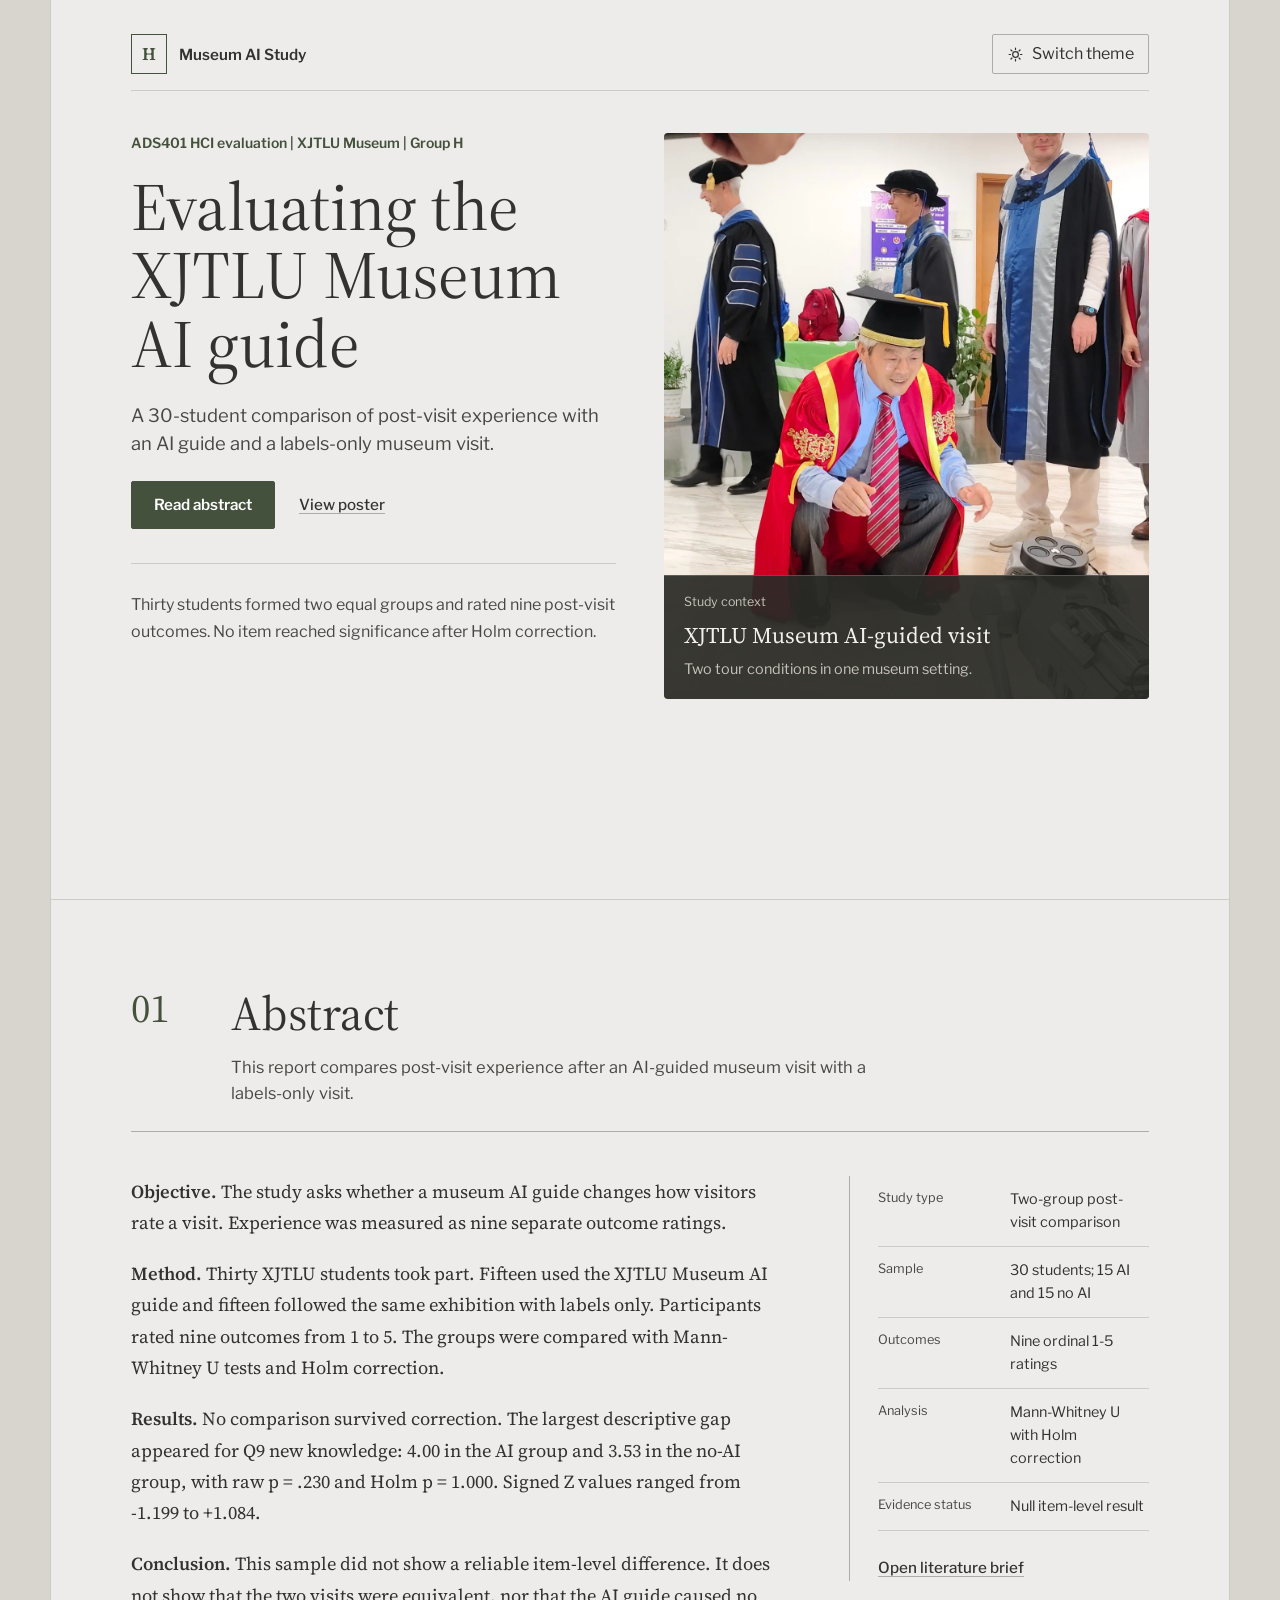
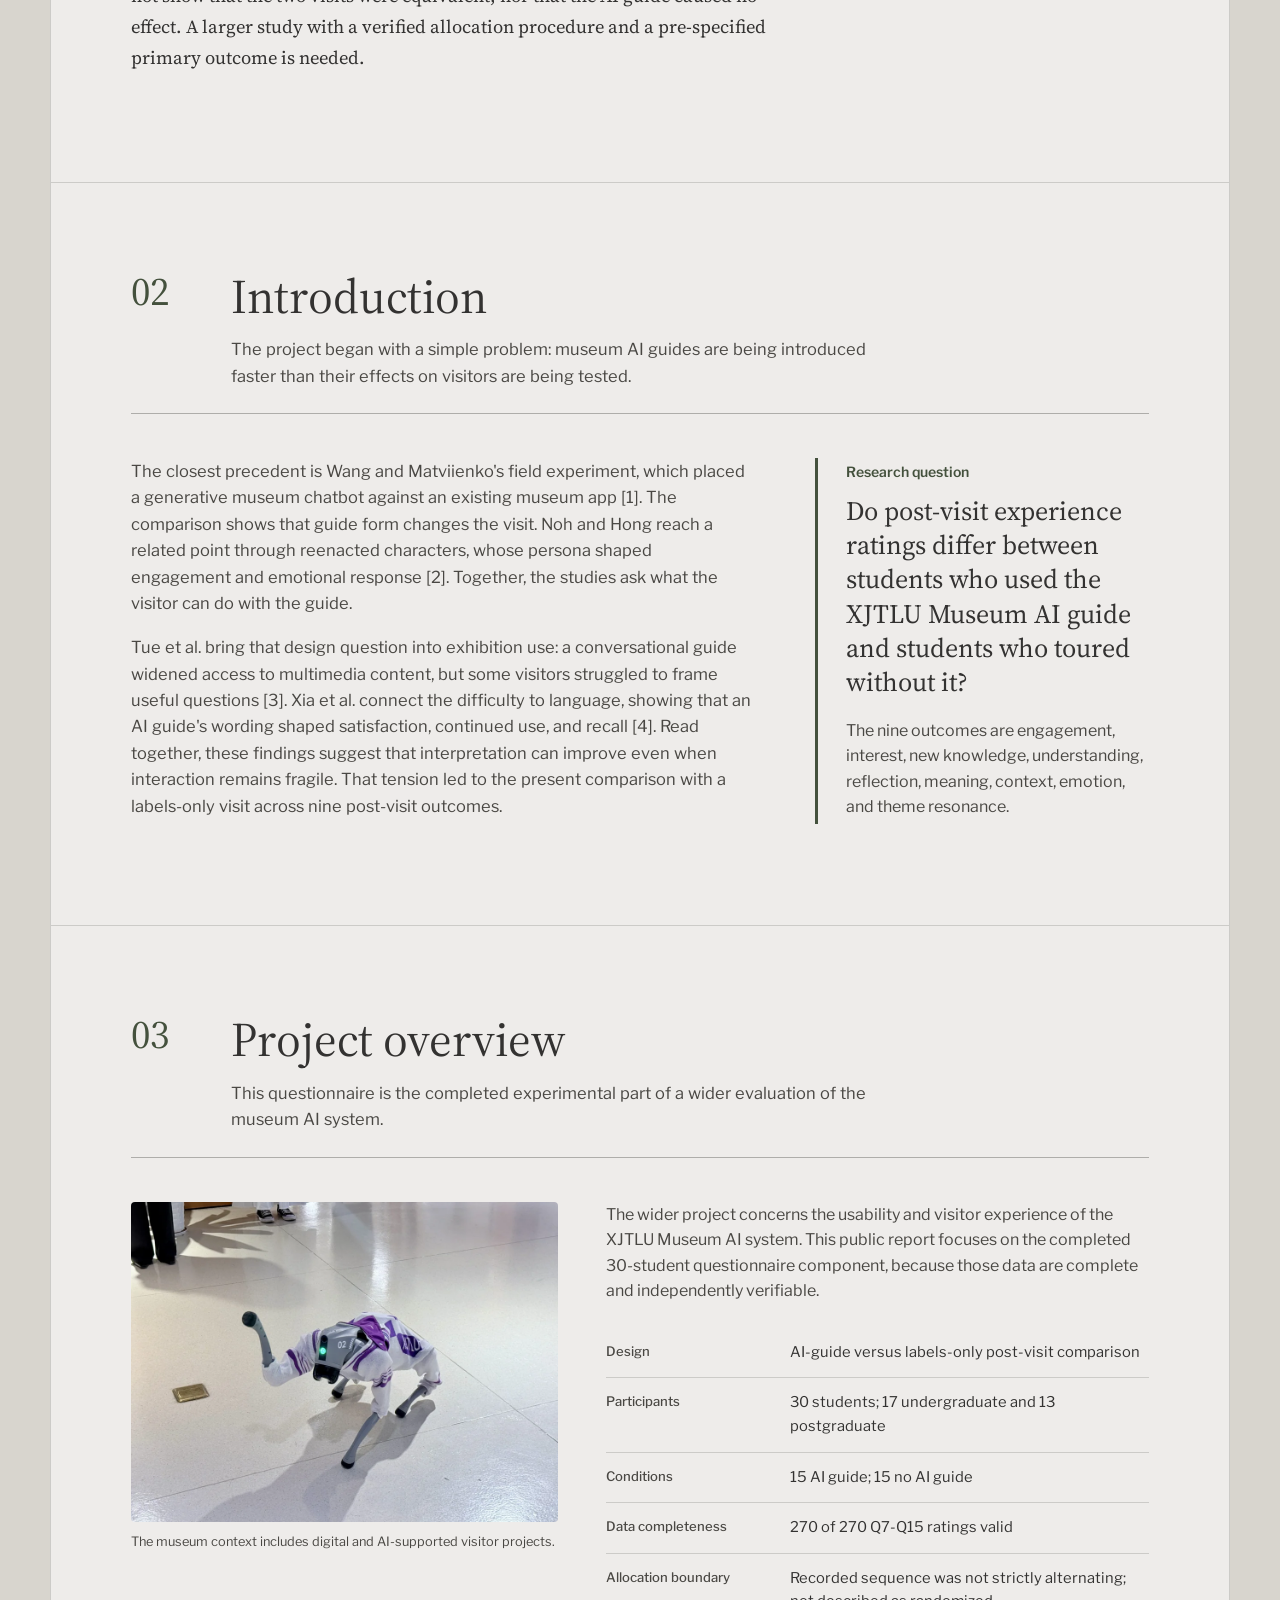
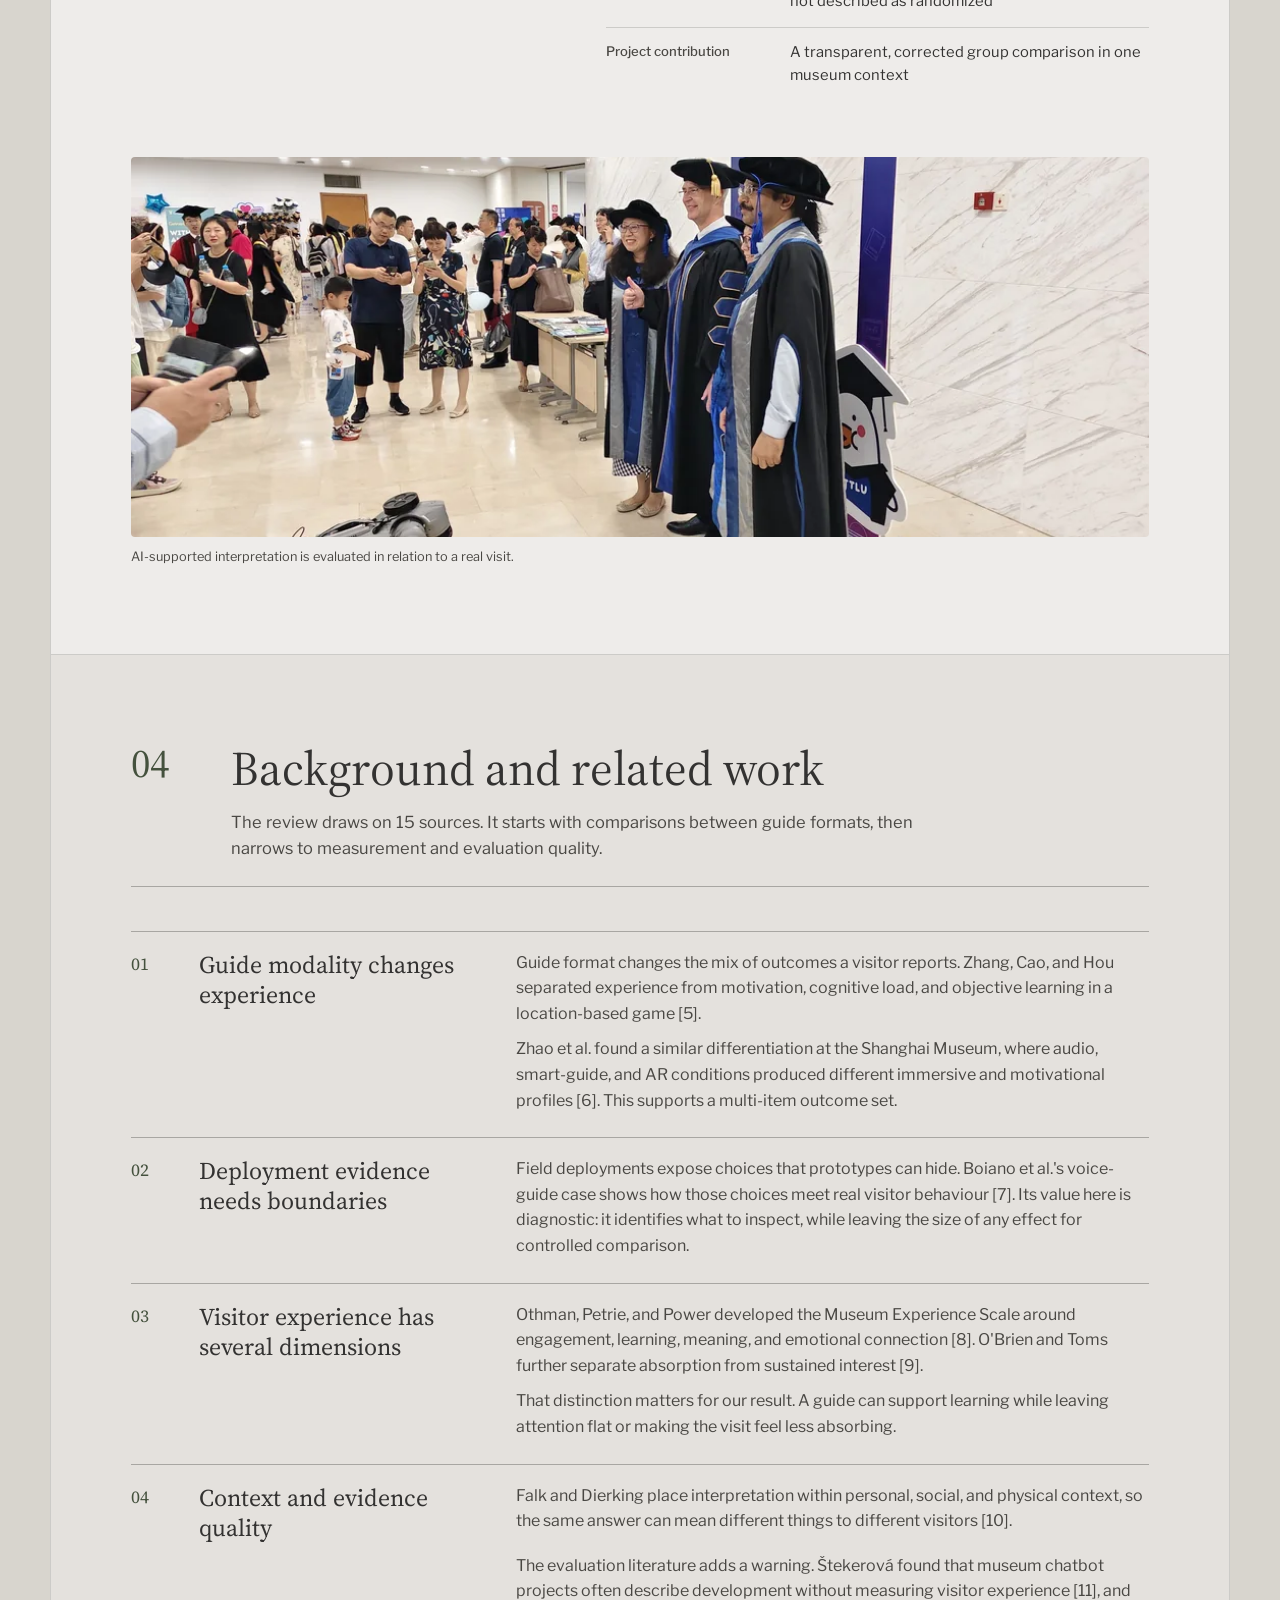
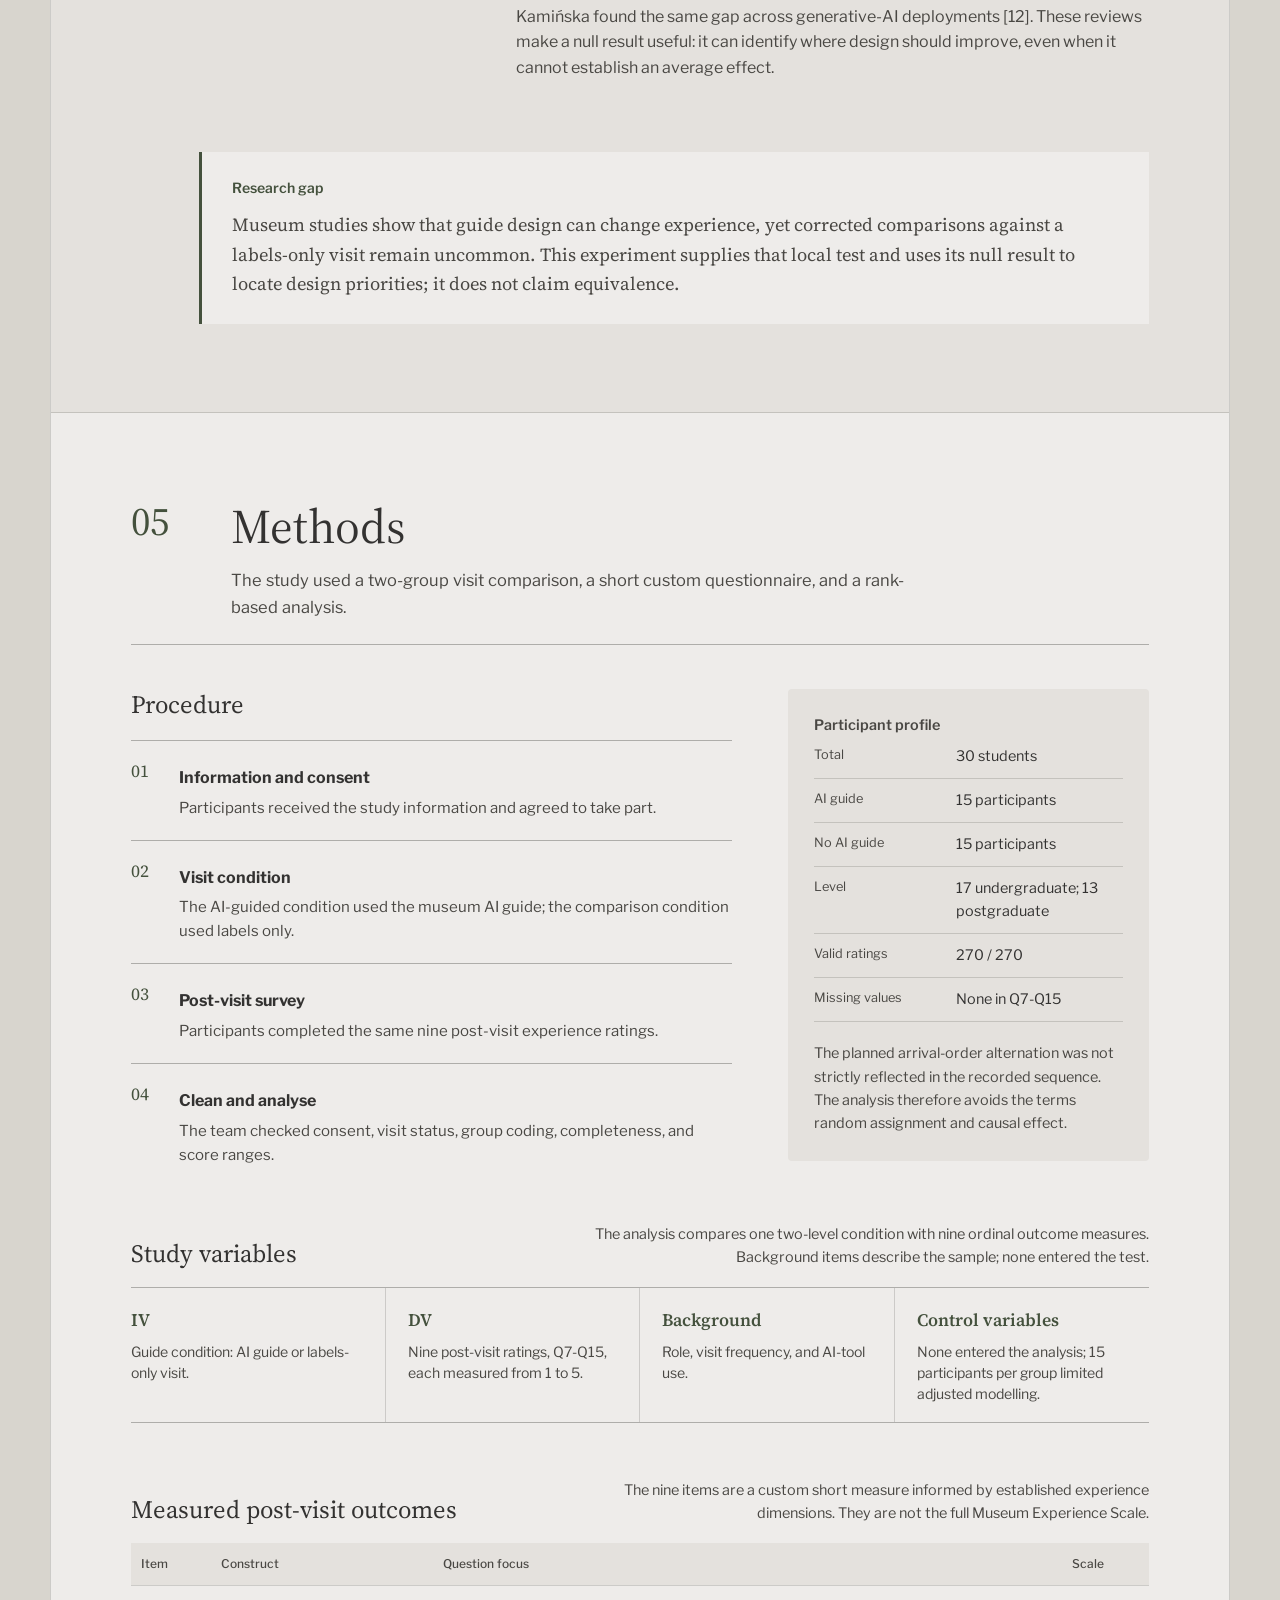
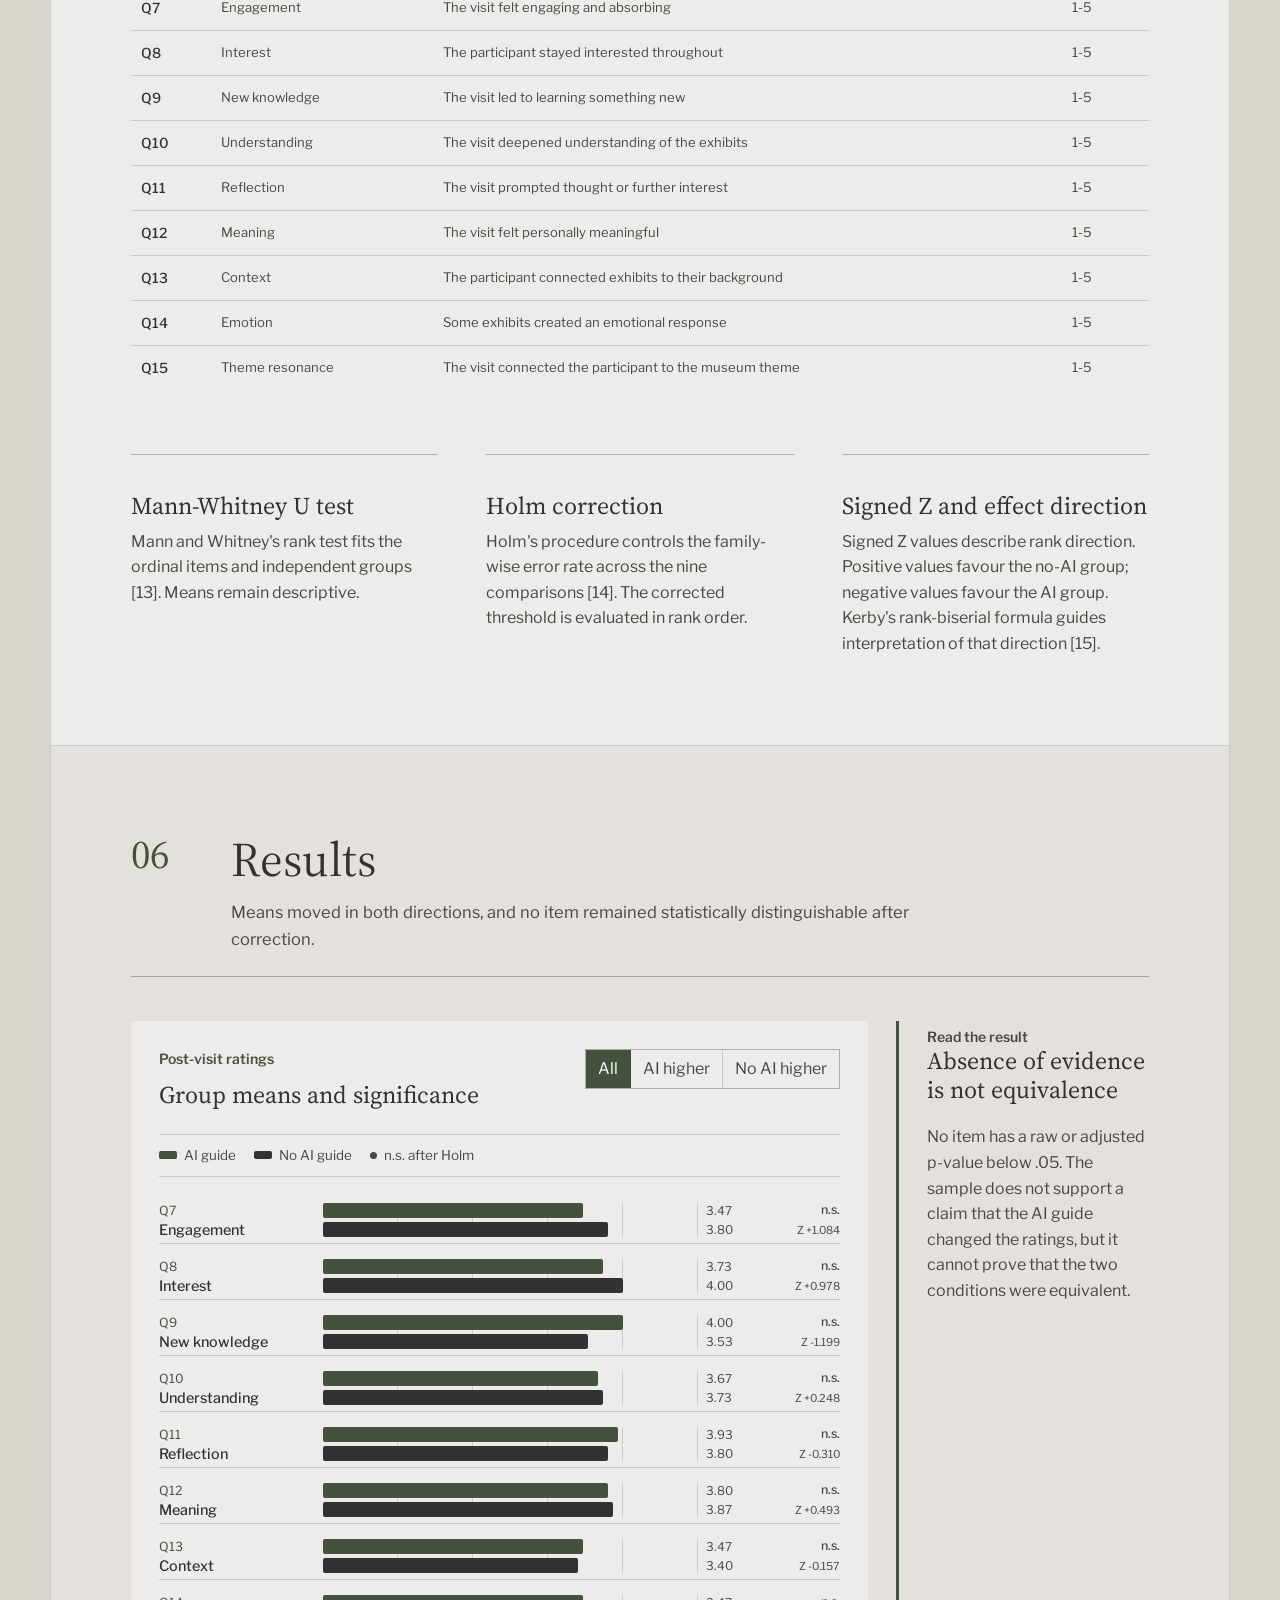
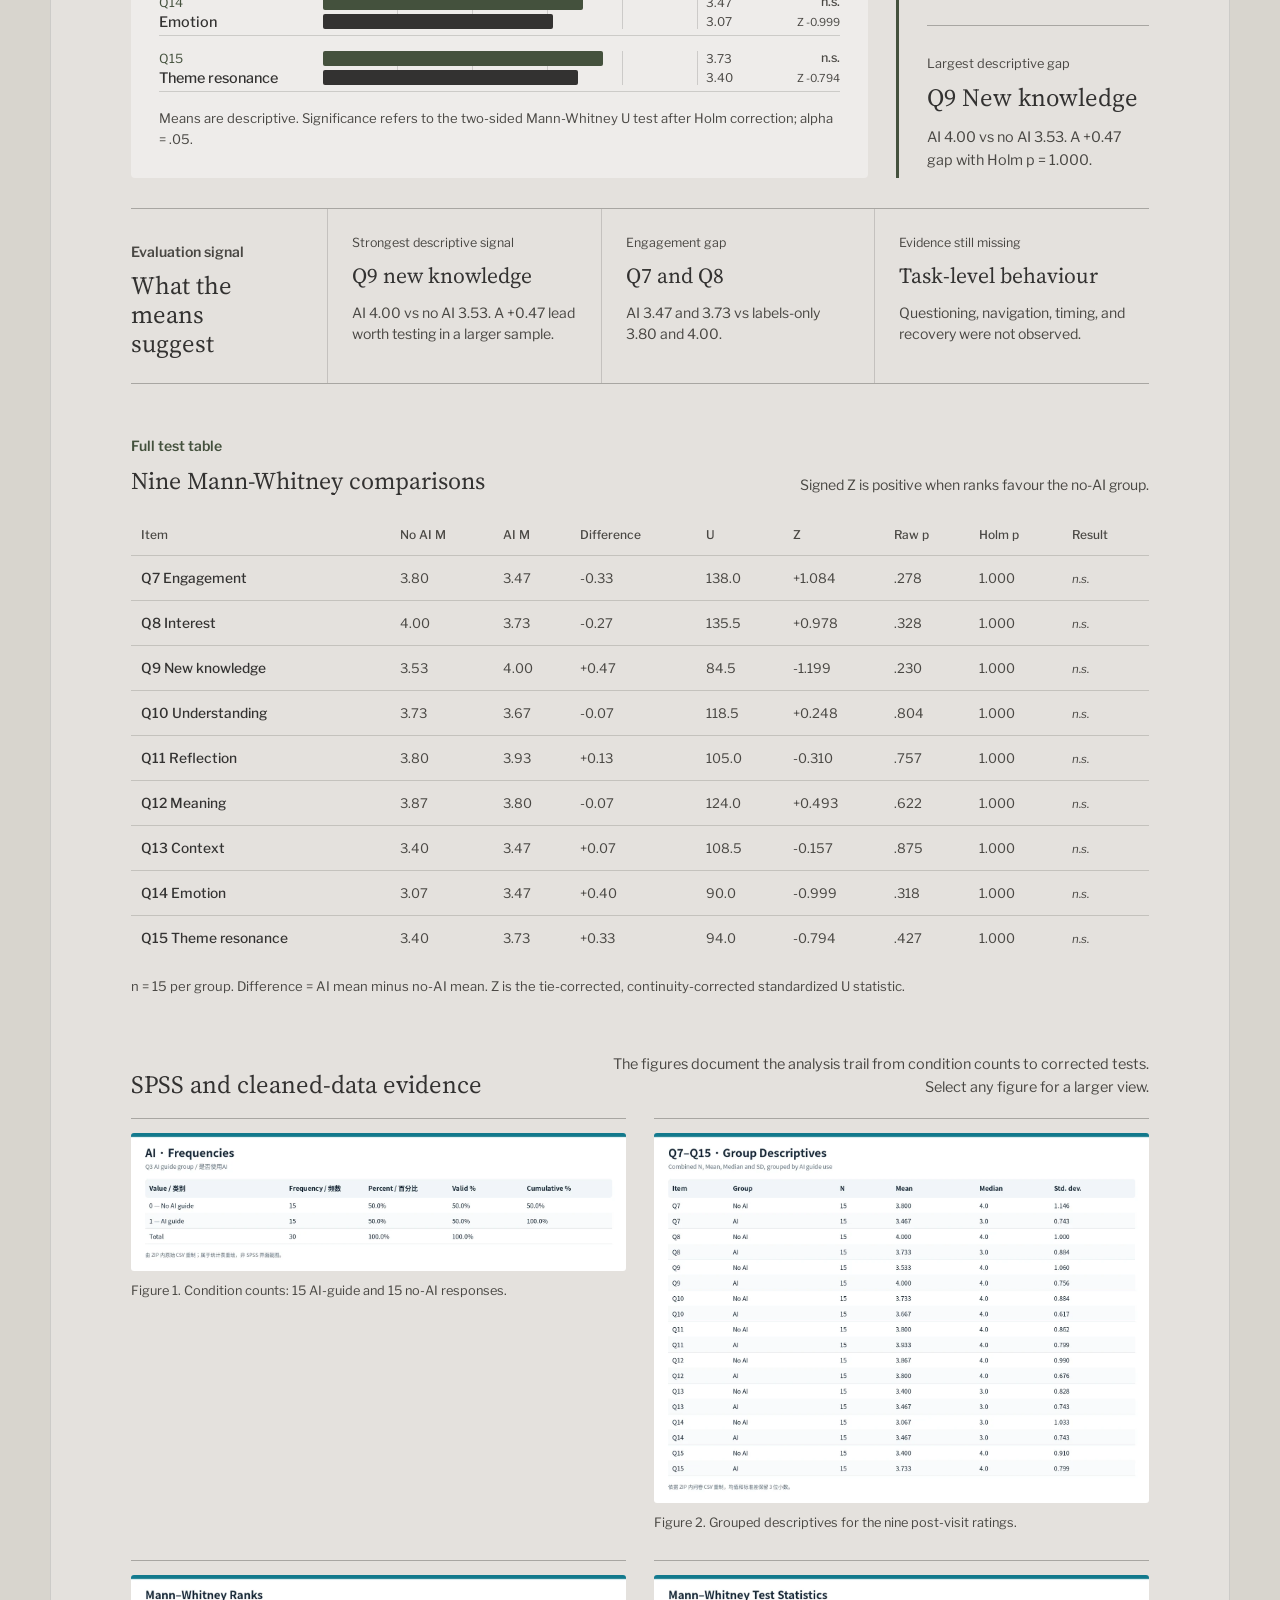
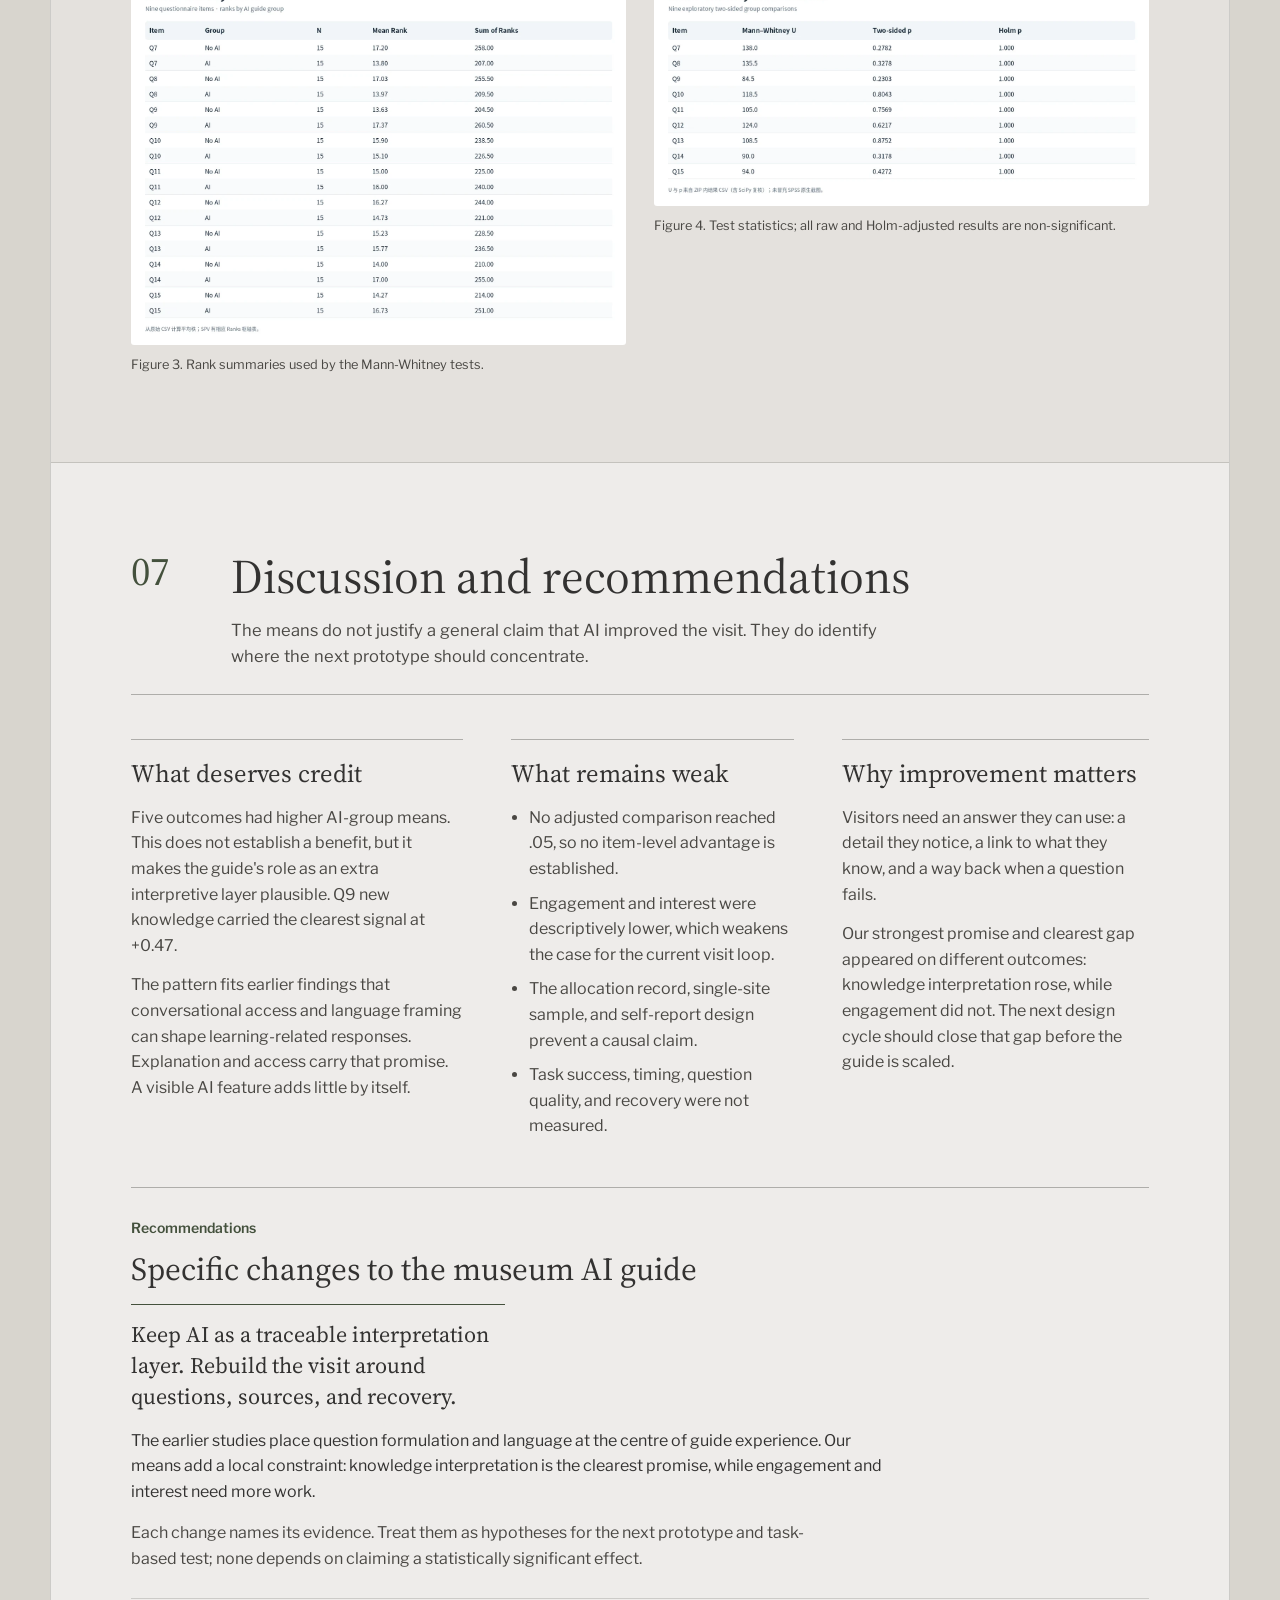
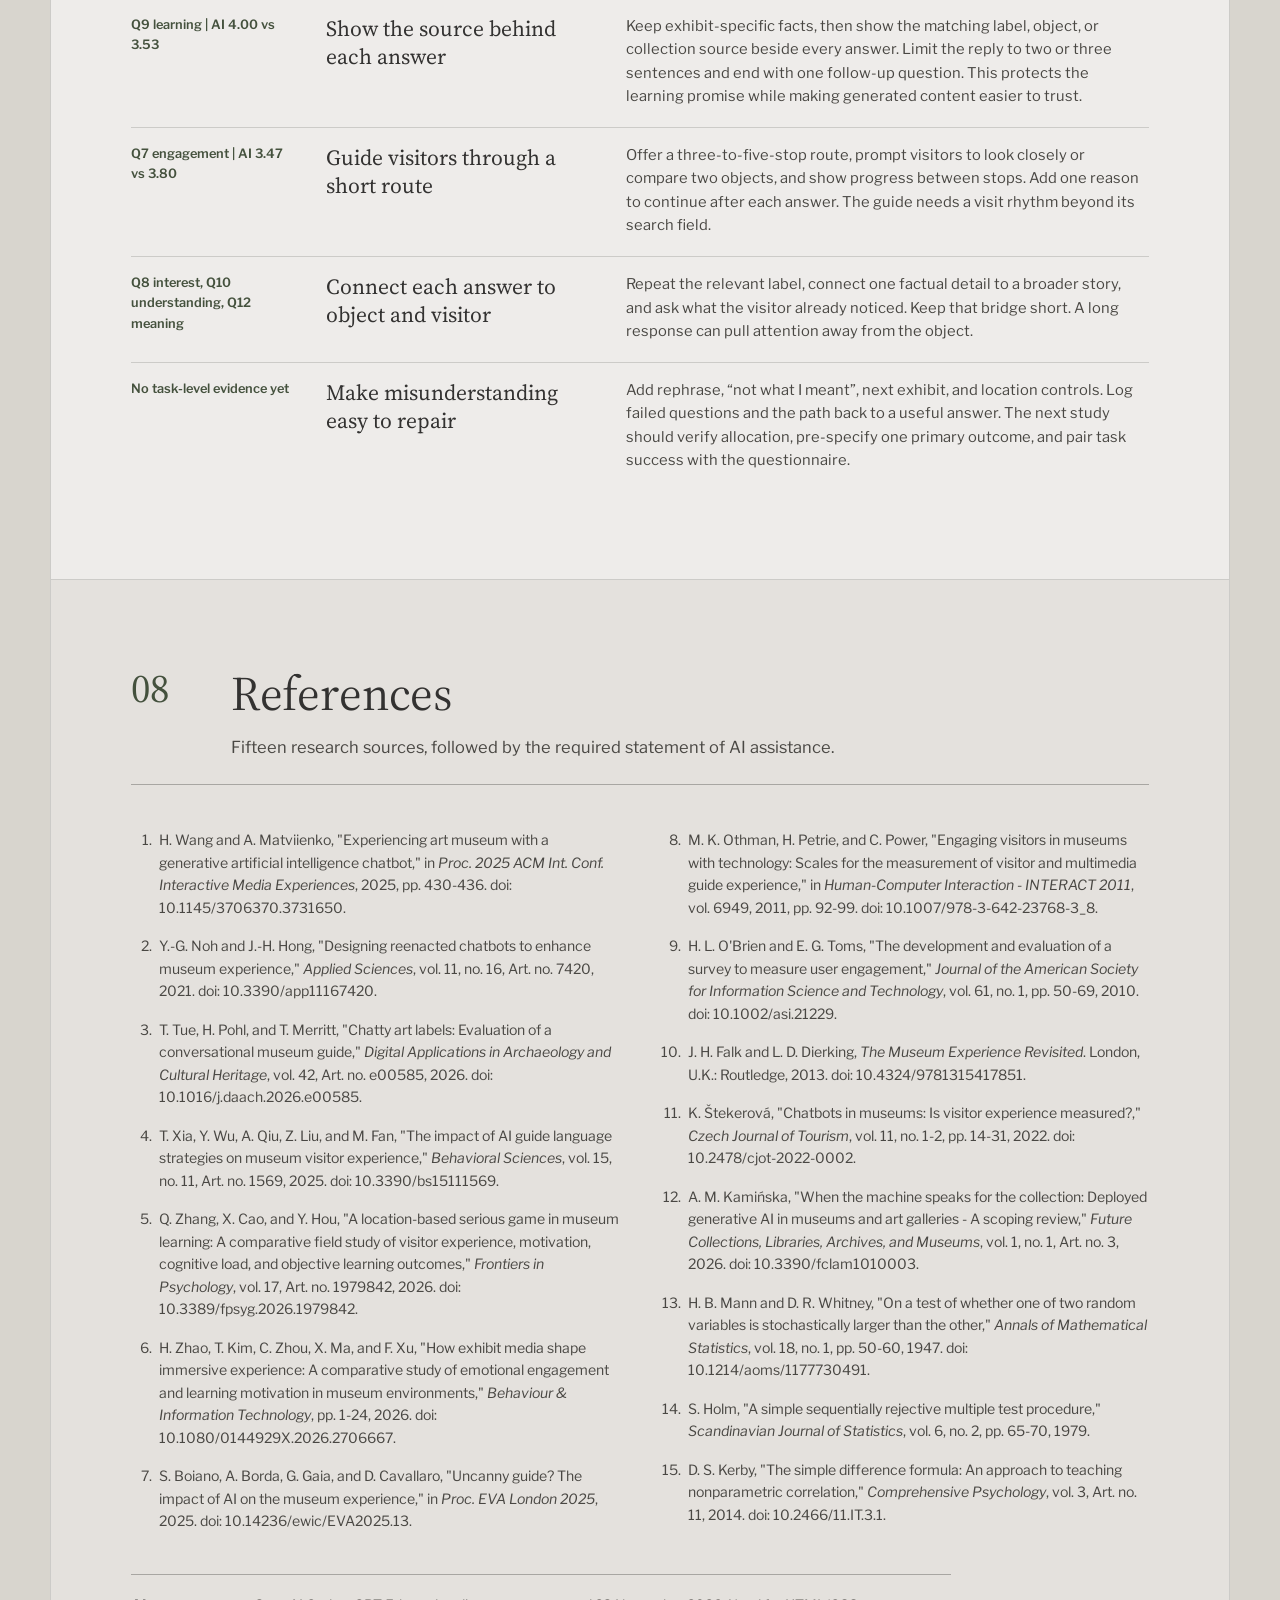
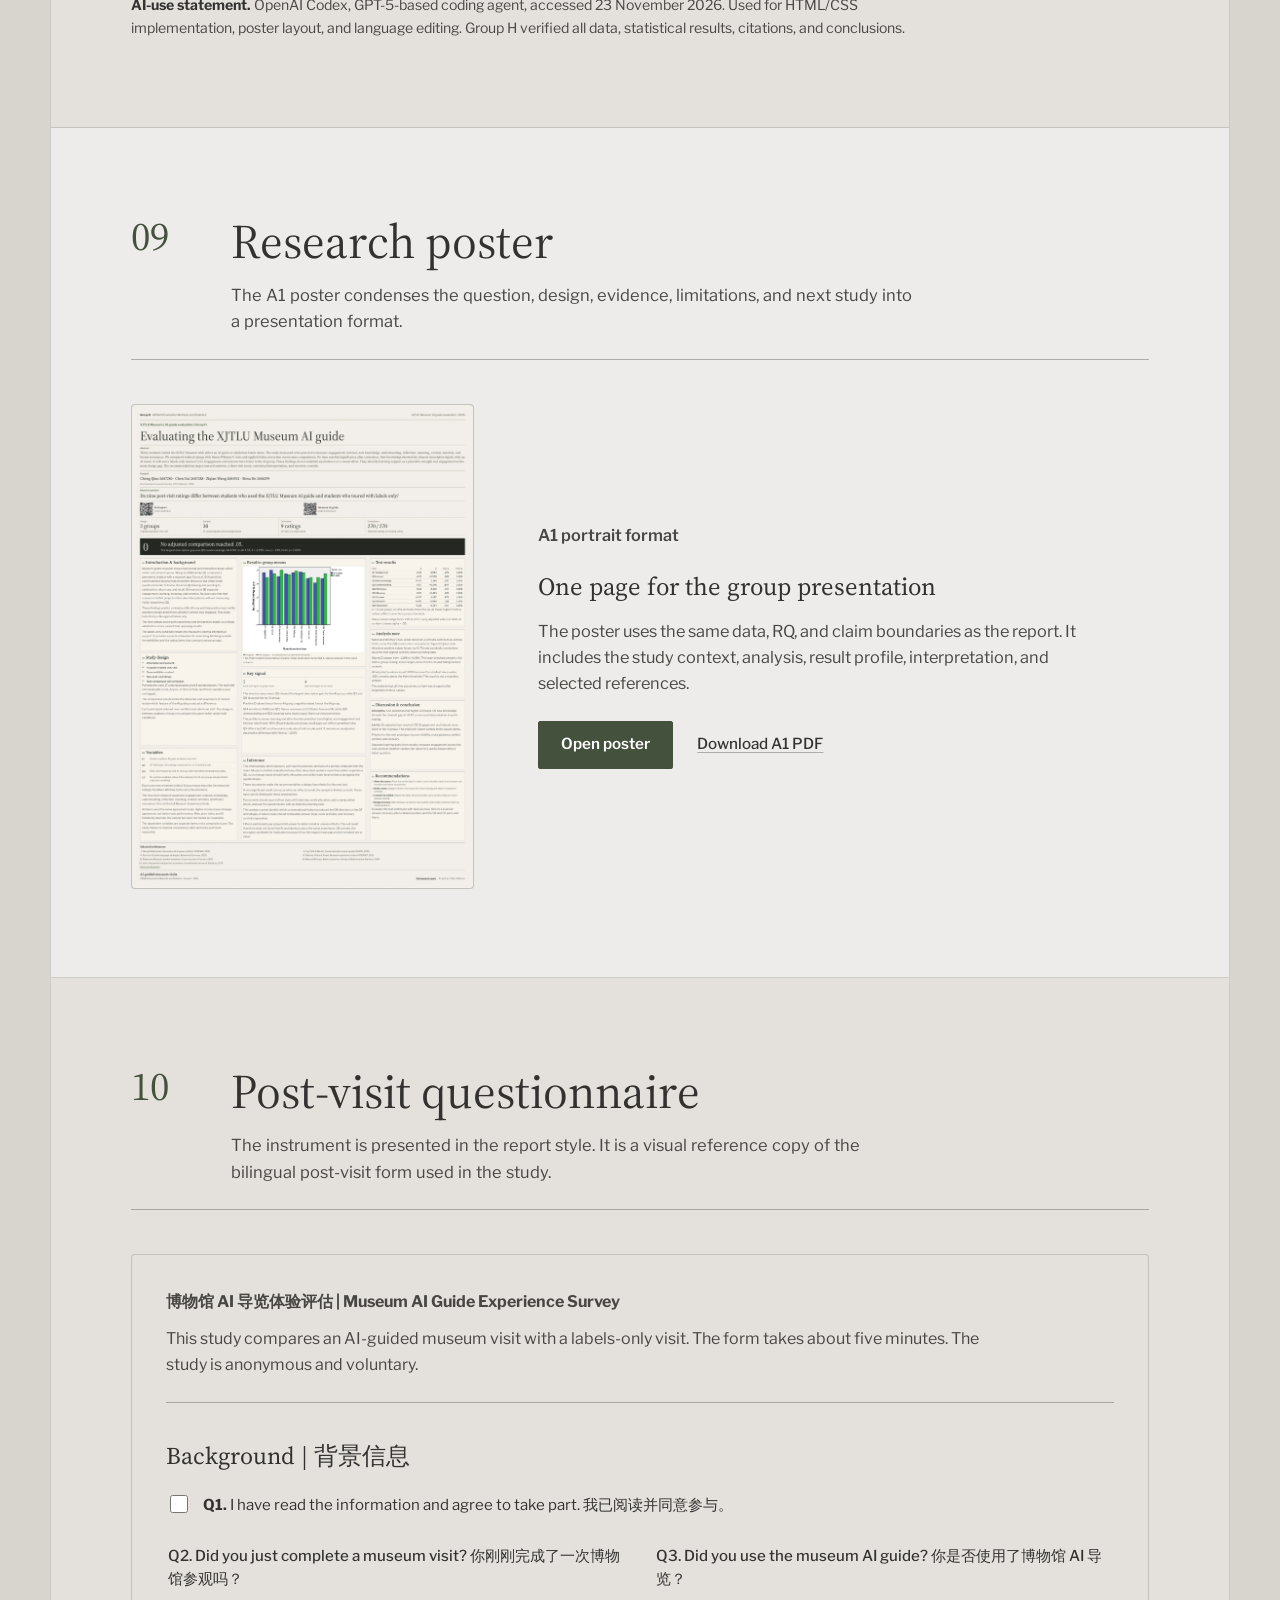
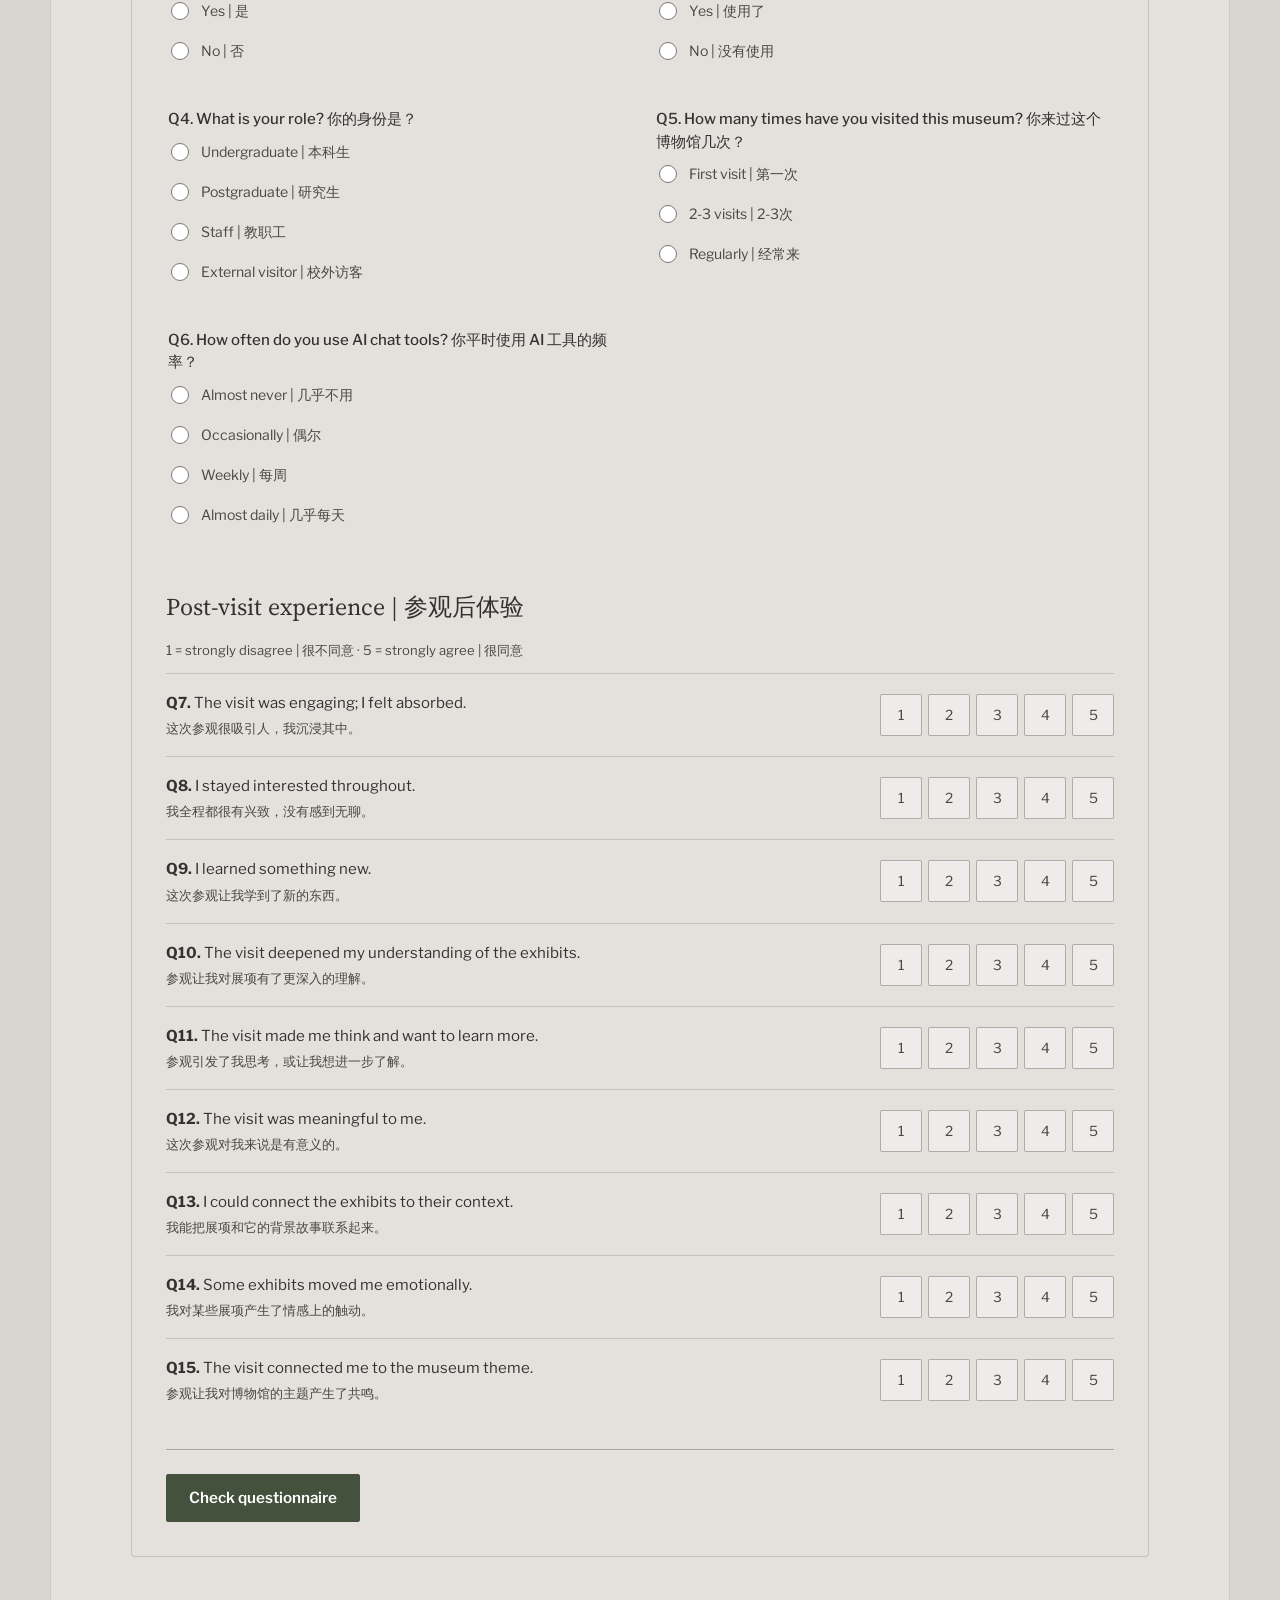
==== ADS401_GroupH_Report.html @ 543349ad "Remove redundant poster callouts" ====
<!doctype html>
<html lang="en" data-theme="light" data-type="service" data-radius="soft" data-buttons="solid">
  <head>
    <meta charset="utf-8" />
    <meta name="viewport" content="width=device-width, initial-scale=1, viewport-fit=cover" />
    <meta name="page-type" content="service" />
    <meta name="site-kind" content="other" />
    <meta name="page-kind" content="service" />
    <meta
      name="description"
      content="A complete ADS401 research report on AI-guided museum visits, with literature, methods, SPSS evidence, discussion, references, poster, and bilingual questionnaire."
    />
    <meta name="theme-color" content="#eeecea" />
    <meta property="og:title" content="Evaluating the XJTLU Museum AI Guide" />
    <meta
      property="og:description"
      content="A two-group evaluation of the XJTLU Museum AI guide, reported with literature, SPSS evidence, and a cautious discussion of the null item-level result."
    />
    <meta property="og:type" content="article" />
    <meta property="og:image" content="https://kinger-ai.github.io/assets/museum-ai-guide-hero.webp" />
    <meta name="twitter:card" content="summary_large_image" />
    <link rel="canonical" href="https://kinger-ai.github.io/" />
    <title>Evaluating the XJTLU Museum AI Guide | ADS401 Group H</title>
    <link rel="icon" href="./favicon.svg" type="image/svg+xml" />
    <link rel="preconnect" href="https://fonts.googleapis.com" />
    <link rel="preconnect" href="https://fonts.gstatic.com" crossorigin />
    <link
      href="https://fonts.googleapis.com/css2?family=Source+Serif+4:opsz,wght@8..60,400..700&family=Libre+Franklin:wght@400..600&display=swap"
      rel="stylesheet"
    />
    <script>
      document.documentElement.classList.add("js");
      window.setTimeout(() => document.documentElement.classList.add("m-enter-done"), 700);
    </script>
    <link rel="stylesheet" href="./report.css" />
    <script defer src="./report.js"></script>
  </head>
  <body>
    <a class="skip-link" href="#main">Skip to content</a>
    <main id="main">
      <section class="hero" id="top">
        <div class="wrap">
          <div class="report-masthead">
            <a class="brand" href="#top" aria-label="ADS401 Group H, back to top">
              <span class="brand-mark" aria-hidden="true">H</span>
              <span class="brand-text"><strong>Museum AI Study</strong></span>
            </a>
            <button class="theme-button" id="theme-toggle" type="button" aria-label="Switch to dark theme" aria-pressed="false">
              <svg viewBox="0 0 24 24" fill="none" aria-hidden="true">
                <path d="M12 3v2M12 19v2M3 12h2M19 12h2M5.6 5.6 7 7M17 17l1.4 1.4M18.4 5.6 17 7M7 17l-1.4 1.4" />
                <circle cx="12" cy="12" r="4" />
              </svg>
              <span id="theme-label">Switch theme</span>
            </button>
          </div>

          <div class="hero-grid">
            <div class="hero-copy hero-text">
              <p class="eyebrow">ADS401 HCI evaluation | XJTLU Museum | Group H</p>
              <h1>Evaluating the XJTLU Museum AI guide</h1>
              <p class="hero-lead">
                A 30-student comparison of post-visit experience with an AI guide and a labels-only
                museum visit.
              </p>
              <div class="hero-actions">
                <a class="button" href="#abstract">Read abstract</a>
                <a class="text-link" href="#poster">View poster</a>
              </div>
              <p class="hero-result-line">
                Thirty students formed two equal groups and rated nine post-visit outcomes. No item
                reached significance after Holm correction.
              </p>
            </div>

            <figure class="hero-media">
              <img
                src="./assets/museum-ai-guide-hero.webp"
                width="1200"
                height="1400"
                alt="The XJTLU Museum AI Dog tour project in the museum"
                fetchpriority="high"
              />
              <div class="media-note">
                <span>Study context</span>
                <strong>XJTLU Museum AI-guided visit</strong>
                <p>Two tour conditions in one museum setting.</p>
              </div>
            </figure>
          </div>
        </div>
      </section>

      <section class="section section--flow" id="abstract">
        <div class="wrap">
          <header class="paper-heading">
            <p class="section-index">01</p>
            <div>
              <h2>Abstract</h2>
              <p>
                This report compares post-visit experience after an AI-guided museum visit with a
                labels-only visit.
              </p>
            </div>
          </header>

          <div class="abstract-layout">
            <article class="paper-abstract">
              <p>
                <strong>Objective.</strong> The study asks whether a museum AI guide changes how
                visitors rate a visit. Experience was measured as nine separate outcome ratings.
              </p>
              <p>
                <strong>Method.</strong> Thirty XJTLU students took part. Fifteen used the XJTLU
                Museum AI guide and fifteen followed the same exhibition with labels only.
                Participants rated nine outcomes from 1 to 5. The groups were compared with
                Mann-Whitney U tests and Holm correction.
              </p>
              <p>
                <strong>Results.</strong> No comparison survived correction. The largest
                descriptive gap appeared for Q9 new knowledge: 4.00 in the AI group and 3.53 in the
                no-AI group, with raw p = .230 and Holm p = 1.000. Signed Z values ranged from
                -1.199 to +1.084.
              </p>
              <p>
                <strong>Conclusion.</strong> This sample did not show a reliable item-level
                difference. It does not show that the two visits were equivalent, nor that the AI
                guide caused no effect. A larger study with a verified allocation procedure and a
                pre-specified primary outcome is needed.
              </p>
            </article>

            <aside class="abstract-meta">
              <dl>
                <div><dt>Study type</dt><dd>Two-group post-visit comparison</dd></div>
                <div><dt>Sample</dt><dd>30 students; 15 AI and 15 no AI</dd></div>
                <div><dt>Outcomes</dt><dd>Nine ordinal 1-5 ratings</dd></div>
                <div><dt>Analysis</dt><dd>Mann-Whitney U with Holm correction</dd></div>
                <div><dt>Evidence status</dt><dd>Null item-level result</dd></div>
              </dl>
              <a class="text-link" href="./ADS401_GroupH_Literature_Review.pdf">Open literature brief</a>
            </aside>
          </div>
        </div>
      </section>

      <section class="section section--flow" id="introduction">
        <div class="wrap">
          <header class="paper-heading">
            <p class="section-index">02</p>
            <div>
              <h2>Introduction</h2>
              <p>
                The project began with a simple problem: museum AI guides are being introduced
                faster than their effects on visitors are being tested.
              </p>
            </div>
          </header>

          <div class="intro-grid">
            <div class="prose-column">
              <p>
                The closest precedent is Wang and Matviienko's field experiment, which placed a
                generative museum chatbot against an existing museum app [1]. The comparison shows
                that guide form changes the visit. Noh and Hong reach a related point through
                reenacted characters, whose persona shaped engagement and emotional response [2].
                Together, the studies ask what the visitor can do with the guide.
              </p>
              <p>
                Tue et al. bring that design question into exhibition use: a conversational guide
                widened access to multimedia content, but some visitors struggled to frame useful
                questions [3]. Xia et al. connect the difficulty to language, showing that an AI
                guide's wording shaped satisfaction, continued use, and recall [4]. Read together,
                these findings suggest that interpretation can improve even when interaction remains
                fragile. That tension led to the present comparison with a labels-only visit across
                nine post-visit outcomes.
              </p>
            </div>

            <aside class="question-callout">
              <p class="small-label">Research question</p>
              <h3>
                Do post-visit experience ratings differ between students who used the XJTLU Museum
                AI guide and students who toured without it?
              </h3>
              <p>
                The nine outcomes are engagement, interest, new knowledge, understanding,
                reflection, meaning, context, emotion, and theme resonance.
              </p>
            </aside>
          </div>
        </div>
      </section>

      <section class="section section--flow" id="overview">
        <div class="wrap">
          <header class="paper-heading">
            <p class="section-index">03</p>
            <div>
              <h2>Project overview</h2>
              <p>
                This questionnaire is the completed experimental part of a wider evaluation of the
                museum AI system.
              </p>
            </div>
          </header>

          <div class="overview-layout">
            <figure class="overview-image">
              <img
                src="./assets/museum-ai-guide-01.webp"
                width="1000"
                height="750"
                loading="lazy"
                alt="XJTLU Museum AI Dog tour project display"
              />
              <figcaption>
                The museum context includes digital and AI-supported visitor projects.
              </figcaption>
            </figure>

            <div class="overview-copy">
              <p>
                The wider project concerns the usability and visitor experience of the XJTLU
                Museum AI system. This public report focuses on the completed 30-student
                questionnaire component, because those data are complete and independently
                verifiable.
              </p>
              <table class="profile-table">
                <tbody>
                  <tr><th scope="row">Design</th><td>AI-guide versus labels-only post-visit comparison</td></tr>
                  <tr><th scope="row">Participants</th><td>30 students; 17 undergraduate and 13 postgraduate</td></tr>
                  <tr><th scope="row">Conditions</th><td>15 AI guide; 15 no AI guide</td></tr>
                  <tr><th scope="row">Data completeness</th><td>270 of 270 Q7-Q15 ratings valid</td></tr>
                  <tr><th scope="row">Allocation boundary</th><td>Recorded sequence was not strictly alternating; not described as randomized</td></tr>
                  <tr><th scope="row">Project contribution</th><td>A transparent, corrected group comparison in one museum context</td></tr>
                </tbody>
              </table>
            </div>
          </div>

          <figure class="wide-context-image">
            <img
              src="./assets/museum-ai-guide-02.webp"
              width="1000"
              height="750"
              loading="lazy"
              alt="XJTLU Museum AI-supported visitor experience"
            />
            <figcaption>AI-supported interpretation is evaluated in relation to a real visit.</figcaption>
          </figure>
        </div>
      </section>

      <section class="section section--flow section--surface" id="background">
        <div class="wrap">
          <header class="paper-heading">
            <p class="section-index">04</p>
            <div>
              <h2>Background and related work</h2>
              <p>
                The review draws on 15 sources. It starts with comparisons between guide formats,
                then narrows to measurement and evaluation quality.
              </p>
            </div>
          </header>

          <div class="literature-grid">
            <article class="literature-card">
              <span>01</span>
              <h3>Guide modality changes experience</h3>
              <p>
                Guide format changes the mix of outcomes a visitor reports. Zhang, Cao, and Hou
                separated experience from motivation, cognitive load, and objective learning in a
                location-based game [5].
              </p>
              <p>
                Zhao et al. found a similar differentiation at the Shanghai Museum, where audio,
                smart-guide, and AR conditions produced different immersive and motivational
                profiles [6]. This supports a multi-item outcome set.
              </p>
            </article>

            <article class="literature-card">
              <span>02</span>
              <h3>Deployment evidence needs boundaries</h3>
              <p>
                Field deployments expose choices that prototypes can hide. Boiano et al.'s
                voice-guide case shows how those choices meet real visitor behaviour [7]. Its value
                here is diagnostic: it identifies what to inspect, while leaving the size of any
                effect for controlled comparison.
              </p>
            </article>

            <article class="literature-card">
              <span>03</span>
              <h3>Visitor experience has several dimensions</h3>
              <p>
                Othman, Petrie, and Power developed the Museum Experience Scale around engagement,
                learning, meaning, and emotional connection [8]. O'Brien and Toms further separate
                absorption from sustained interest [9].
              </p>
              <p>
                That distinction matters for our result. A guide can support learning while leaving
                attention flat or making the visit feel less absorbing.
              </p>
            </article>

            <article class="literature-card">
              <span>04</span>
              <h3>Context and evidence quality</h3>
              <p>
                Falk and Dierking place interpretation within personal, social, and physical
                context, so the same answer can mean different things to different visitors [10].
              </p>
              <p>
                The evaluation literature adds a warning. Štekerová found that museum chatbot
                projects often describe development without measuring visitor experience [11], and
                Kamińska found the same gap across generative-AI deployments [12]. These reviews
                make a null result useful: it can identify where design should improve, even when it
                cannot establish an average effect.
              </p>
            </article>
          </div>

          <aside class="research-gap">
            <p class="small-label">Research gap</p>
            <p>
              Museum studies show that guide design can change experience, yet corrected comparisons
              against a labels-only visit remain uncommon. This experiment supplies that local test
              and uses its null result to locate design priorities; it does not claim equivalence.
            </p>
          </aside>
        </div>
      </section>

      <section class="section section--flow" id="methods">
        <div class="wrap">
          <header class="paper-heading">
            <p class="section-index">05</p>
            <div>
              <h2>Methods</h2>
              <p>
                The study used a two-group visit comparison, a short custom questionnaire, and a
                rank-based analysis.
              </p>
            </div>
          </header>

          <div class="method-top">
            <div>
              <h3>Procedure</h3>
              <ol class="study-steps method-steps">
                <li><span>01</span><div><strong>Information and consent</strong><p>Participants received the study information and agreed to take part.</p></div></li>
                <li><span>02</span><div><strong>Visit condition</strong><p>The AI-guided condition used the museum AI guide; the comparison condition used labels only.</p></div></li>
                <li><span>03</span><div><strong>Post-visit survey</strong><p>Participants completed the same nine post-visit experience ratings.</p></div></li>
                <li><span>04</span><div><strong>Clean and analyse</strong><p>The team checked consent, visit status, group coding, completeness, and score ranges.</p></div></li>
              </ol>
            </div>

            <aside class="method-profile">
              <p class="small-label">Participant profile</p>
              <dl>
                <div><dt>Total</dt><dd>30 students</dd></div>
                <div><dt>AI guide</dt><dd>15 participants</dd></div>
                <div><dt>No AI guide</dt><dd>15 participants</dd></div>
                <div><dt>Level</dt><dd>17 undergraduate; 13 postgraduate</dd></div>
                <div><dt>Valid ratings</dt><dd>270 / 270</dd></div>
                <div><dt>Missing values</dt><dd>None in Q7-Q15</dd></div>
              </dl>
              <p>
                The planned arrival-order alternation was not strictly reflected in the recorded
                sequence. The analysis therefore avoids the terms random assignment and causal
                effect.
              </p>
            </aside>
          </div>

          <div class="variable-block">
            <div class="variable-heading">
              <h3>Study variables</h3>
              <p>
                The analysis compares one two-level condition with nine ordinal outcome measures.
                Background items describe the sample; none entered the test.
              </p>
            </div>
            <dl class="variable-grid">
              <div><dt>IV</dt><dd>Guide condition: AI guide or labels-only visit.</dd></div>
              <div><dt>DV</dt><dd>Nine post-visit ratings, Q7-Q15, each measured from 1 to 5.</dd></div>
              <div><dt>Background</dt><dd>Role, visit frequency, and AI-tool use.</dd></div>
              <div><dt>Control variables</dt><dd>None entered the analysis; 15 participants per group limited adjusted modelling.</dd></div>
            </dl>
          </div>

          <div class="measure-block">
            <div class="measure-heading">
              <h3>Measured post-visit outcomes</h3>
              <p>
                The nine items are a custom short measure informed by established experience
                dimensions. They are not the full Museum Experience Scale.
              </p>
            </div>
            <div class="table-wrap measure-table-wrap">
              <table class="measure-table">
                <thead>
                  <tr><th scope="col">Item</th><th scope="col">Construct</th><th scope="col">Question focus</th><th scope="col">Scale</th></tr>
                </thead>
                <tbody>
                  <tr><th scope="row">Q7</th><td>Engagement</td><td>The visit felt engaging and absorbing</td><td>1-5</td></tr>
                  <tr><th scope="row">Q8</th><td>Interest</td><td>The participant stayed interested throughout</td><td>1-5</td></tr>
                  <tr><th scope="row">Q9</th><td>New knowledge</td><td>The visit led to learning something new</td><td>1-5</td></tr>
                  <tr><th scope="row">Q10</th><td>Understanding</td><td>The visit deepened understanding of the exhibits</td><td>1-5</td></tr>
                  <tr><th scope="row">Q11</th><td>Reflection</td><td>The visit prompted thought or further interest</td><td>1-5</td></tr>
                  <tr><th scope="row">Q12</th><td>Meaning</td><td>The visit felt personally meaningful</td><td>1-5</td></tr>
                  <tr><th scope="row">Q13</th><td>Context</td><td>The participant connected exhibits to their background</td><td>1-5</td></tr>
                  <tr><th scope="row">Q14</th><td>Emotion</td><td>Some exhibits created an emotional response</td><td>1-5</td></tr>
                  <tr><th scope="row">Q15</th><td>Theme resonance</td><td>The visit connected the participant to the museum theme</td><td>1-5</td></tr>
                </tbody>
              </table>
            </div>
          </div>

          <div class="method-notes">
            <article>
              <h3>Mann-Whitney U test</h3>
              <p>
                Mann and Whitney's rank test fits the ordinal items and independent groups [13].
                Means remain descriptive.
              </p>
            </article>
            <article>
              <h3>Holm correction</h3>
              <p>
                Holm's procedure controls the family-wise error rate across the nine comparisons
                [14]. The corrected threshold is evaluated in rank order.
              </p>
            </article>
            <article>
              <h3>Signed Z and effect direction</h3>
              <p>
                Signed Z values describe rank direction. Positive values favour the no-AI group;
                negative values favour the AI group. Kerby's rank-biserial formula guides
                interpretation of that direction [15].
              </p>
            </article>
          </div>
        </div>
      </section>

      <section class="section section--flow evidence-section" id="results">
        <div class="wrap">
          <header class="paper-heading">
            <p class="section-index">06</p>
            <div>
              <h2>Results</h2>
              <p>
                Means moved in both directions, and no item remained statistically distinguishable
                after correction.
              </p>
            </div>
          </header>

          <div class="result-layout">
            <article class="chart-panel" aria-labelledby="chart-title">
              <div class="chart-toolbar">
                <div>
                  <p class="small-label">Post-visit ratings</p>
                  <h3 id="chart-title">Group means and significance</h3>
                </div>
                <div class="filter-group" aria-label="Filter chart results">
                  <button type="button" class="filter-button is-active" data-filter="all" aria-pressed="true">All</button>
                  <button type="button" class="filter-button" data-filter="ai" aria-pressed="false">AI higher</button>
                  <button type="button" class="filter-button" data-filter="noai" aria-pressed="false">No AI higher</button>
                </div>
              </div>

              <div class="chart-legend" aria-hidden="true">
                <span><i class="legend-swatch ai"></i>AI guide</span>
                <span><i class="legend-swatch noai"></i>No AI guide</span>
                <span><i class="legend-dot"></i>n.s. after Holm</span>
              </div>

              <div class="bar-chart" id="bar-chart" role="img" aria-label="Grouped mean ratings for Q7 to Q15. Every Mann-Whitney comparison is not significant after Holm correction.">
                <div class="bar-row" data-direction="noai"><div class="bar-name"><span>Q7</span><strong>Engagement</strong></div><div class="bar-track"><span class="bar-value ai-value">3.47</span><span class="bar-fill bar-fill-ai" style="--value: 69.3%"></span><span class="bar-value noai-value">3.80</span><span class="bar-fill bar-fill-noai" style="--value: 76.0%"></span></div><span class="sig-label"><b>n.s.</b><em>Z +1.084</em></span></div>
                <div class="bar-row" data-direction="noai"><div class="bar-name"><span>Q8</span><strong>Interest</strong></div><div class="bar-track"><span class="bar-value ai-value">3.73</span><span class="bar-fill bar-fill-ai" style="--value: 74.7%"></span><span class="bar-value noai-value">4.00</span><span class="bar-fill bar-fill-noai" style="--value: 80.0%"></span></div><span class="sig-label"><b>n.s.</b><em>Z +0.978</em></span></div>
                <div class="bar-row" data-direction="ai"><div class="bar-name"><span>Q9</span><strong>New knowledge</strong></div><div class="bar-track"><span class="bar-value ai-value">4.00</span><span class="bar-fill bar-fill-ai" style="--value: 80.0%"></span><span class="bar-value noai-value">3.53</span><span class="bar-fill bar-fill-noai" style="--value: 70.7%"></span></div><span class="sig-label"><b>n.s.</b><em>Z -1.199</em></span></div>
                <div class="bar-row" data-direction="noai"><div class="bar-name"><span>Q10</span><strong>Understanding</strong></div><div class="bar-track"><span class="bar-value ai-value">3.67</span><span class="bar-fill bar-fill-ai" style="--value: 73.3%"></span><span class="bar-value noai-value">3.73</span><span class="bar-fill bar-fill-noai" style="--value: 74.7%"></span></div><span class="sig-label"><b>n.s.</b><em>Z +0.248</em></span></div>
                <div class="bar-row" data-direction="ai"><div class="bar-name"><span>Q11</span><strong>Reflection</strong></div><div class="bar-track"><span class="bar-value ai-value">3.93</span><span class="bar-fill bar-fill-ai" style="--value: 78.7%"></span><span class="bar-value noai-value">3.80</span><span class="bar-fill bar-fill-noai" style="--value: 76.0%"></span></div><span class="sig-label"><b>n.s.</b><em>Z -0.310</em></span></div>
                <div class="bar-row" data-direction="noai"><div class="bar-name"><span>Q12</span><strong>Meaning</strong></div><div class="bar-track"><span class="bar-value ai-value">3.80</span><span class="bar-fill bar-fill-ai" style="--value: 76.0%"></span><span class="bar-value noai-value">3.87</span><span class="bar-fill bar-fill-noai" style="--value: 77.3%"></span></div><span class="sig-label"><b>n.s.</b><em>Z +0.493</em></span></div>
                <div class="bar-row" data-direction="ai"><div class="bar-name"><span>Q13</span><strong>Context</strong></div><div class="bar-track"><span class="bar-value ai-value">3.47</span><span class="bar-fill bar-fill-ai" style="--value: 69.3%"></span><span class="bar-value noai-value">3.40</span><span class="bar-fill bar-fill-noai" style="--value: 68.0%"></span></div><span class="sig-label"><b>n.s.</b><em>Z -0.157</em></span></div>
                <div class="bar-row" data-direction="ai"><div class="bar-name"><span>Q14</span><strong>Emotion</strong></div><div class="bar-track"><span class="bar-value ai-value">3.47</span><span class="bar-fill bar-fill-ai" style="--value: 69.3%"></span><span class="bar-value noai-value">3.07</span><span class="bar-fill bar-fill-noai" style="--value: 61.3%"></span></div><span class="sig-label"><b>n.s.</b><em>Z -0.999</em></span></div>
                <div class="bar-row" data-direction="ai"><div class="bar-name"><span>Q15</span><strong>Theme resonance</strong></div><div class="bar-track"><span class="bar-value ai-value">3.73</span><span class="bar-fill bar-fill-ai" style="--value: 74.7%"></span><span class="bar-value noai-value">3.40</span><span class="bar-fill bar-fill-noai" style="--value: 68.0%"></span></div><span class="sig-label"><b>n.s.</b><em>Z -0.794</em></span></div>
              </div>
              <p class="chart-note">
                Means are descriptive. Significance refers to the two-sided Mann-Whitney U test
                after Holm correction; alpha = .05.
              </p>
            </article>

            <aside class="key-reading" aria-labelledby="key-reading-title">
              <p class="small-label">Read the result</p>
              <h3 id="key-reading-title">Absence of evidence is not equivalence</h3>
              <p>
                No item has a raw or adjusted p-value below .05. The sample does not support a
                claim that the AI guide changed the ratings, but it cannot prove that the two
                conditions were equivalent.
              </p>
              <div class="strongest-difference">
                <span>Largest descriptive gap</span>
                <strong>Q9 New knowledge</strong>
                <p>AI 4.00 vs no AI 3.53. A +0.47 gap with Holm p = 1.000.</p>
              </div>
            </aside>
          </div>

          <section class="signal-summary" aria-labelledby="signal-summary-title">
            <div class="signal-lead">
              <p class="small-label">Evaluation signal</p>
              <h3 id="signal-summary-title">What the means suggest</h3>
            </div>
            <div>
              <span>Strongest descriptive signal</span>
              <strong>Q9 new knowledge</strong>
              <p>AI 4.00 vs no AI 3.53. A +0.47 lead worth testing in a larger sample.</p>
            </div>
            <div>
              <span>Engagement gap</span>
              <strong>Q7 and Q8</strong>
              <p>AI 3.47 and 3.73 vs labels-only 3.80 and 4.00.</p>
            </div>
            <div>
              <span>Evidence still missing</span>
              <strong>Task-level behaviour</strong>
              <p>Questioning, navigation, timing, and recovery were not observed.</p>
            </div>
          </section>

          <div class="result-table-block">
            <div class="table-title-row">
              <div>
                <p class="small-label">Full test table</p>
                <h3>Nine Mann-Whitney comparisons</h3>
              </div>
              <p>Signed Z is positive when ranks favour the no-AI group.</p>
            </div>

            <div class="table-wrap">
              <table>
                <thead>
                  <tr><th scope="col">Item</th><th scope="col">No AI M</th><th scope="col">AI M</th><th scope="col">Difference</th><th scope="col">U</th><th scope="col">Z</th><th scope="col">Raw p</th><th scope="col">Holm p</th><th scope="col">Result</th></tr>
                </thead>
                <tbody>
                  <tr><th scope="row">Q7 Engagement</th><td>3.80</td><td>3.47</td><td>-0.33</td><td>138.0</td><td>+1.084</td><td>.278</td><td>1.000</td><td><span class="result-tag">n.s.</span></td></tr>
                  <tr><th scope="row">Q8 Interest</th><td>4.00</td><td>3.73</td><td>-0.27</td><td>135.5</td><td>+0.978</td><td>.328</td><td>1.000</td><td><span class="result-tag">n.s.</span></td></tr>
                  <tr><th scope="row">Q9 New knowledge</th><td>3.53</td><td>4.00</td><td>+0.47</td><td>84.5</td><td>-1.199</td><td>.230</td><td>1.000</td><td><span class="result-tag">n.s.</span></td></tr>
                  <tr><th scope="row">Q10 Understanding</th><td>3.73</td><td>3.67</td><td>-0.07</td><td>118.5</td><td>+0.248</td><td>.804</td><td>1.000</td><td><span class="result-tag">n.s.</span></td></tr>
                  <tr><th scope="row">Q11 Reflection</th><td>3.80</td><td>3.93</td><td>+0.13</td><td>105.0</td><td>-0.310</td><td>.757</td><td>1.000</td><td><span class="result-tag">n.s.</span></td></tr>
                  <tr><th scope="row">Q12 Meaning</th><td>3.87</td><td>3.80</td><td>-0.07</td><td>124.0</td><td>+0.493</td><td>.622</td><td>1.000</td><td><span class="result-tag">n.s.</span></td></tr>
                  <tr><th scope="row">Q13 Context</th><td>3.40</td><td>3.47</td><td>+0.07</td><td>108.5</td><td>-0.157</td><td>.875</td><td>1.000</td><td><span class="result-tag">n.s.</span></td></tr>
                  <tr><th scope="row">Q14 Emotion</th><td>3.07</td><td>3.47</td><td>+0.40</td><td>90.0</td><td>-0.999</td><td>.318</td><td>1.000</td><td><span class="result-tag">n.s.</span></td></tr>
                  <tr><th scope="row">Q15 Theme resonance</th><td>3.40</td><td>3.73</td><td>+0.33</td><td>94.0</td><td>-0.794</td><td>.427</td><td>1.000</td><td><span class="result-tag">n.s.</span></td></tr>
                </tbody>
              </table>
            </div>
            <p class="table-note">
              n = 15 per group. Difference = AI mean minus no-AI mean. Z is the tie-corrected,
              continuity-corrected standardized U statistic.
            </p>
          </div>

          <div class="spss-evidence">
            <div class="measure-heading">
              <h3>SPSS and cleaned-data evidence</h3>
              <p>
                The figures document the analysis trail from condition counts to corrected tests.
                Select any figure for a larger view.
              </p>
            </div>
            <div class="spss-grid">
              <figure>
                <a href="./assets/spss-ai-use.webp"><img src="./assets/spss-ai-use.webp" width="1400" height="391" loading="lazy" alt="Frequency table for AI-guide use showing 15 participants in each condition" /></a>
                <figcaption>Figure 1. Condition counts: 15 AI-guide and 15 no-AI responses.</figcaption>
              </figure>
              <figure>
                <a href="./assets/spss-group-descriptives.webp"><img src="./assets/spss-group-descriptives.webp" width="1400" height="1047" loading="lazy" alt="SPSS grouped descriptive statistics for Q7 to Q15" /></a>
                <figcaption>Figure 2. Grouped descriptives for the nine post-visit ratings.</figcaption>
              </figure>
              <figure>
                <a href="./assets/spss-ranks.webp"><img src="./assets/spss-ranks.webp" width="1400" height="1047" loading="lazy" alt="Mann-Whitney rank summary for the nine outcome items" /></a>
                <figcaption>Figure 3. Rank summaries used by the Mann-Whitney tests.</figcaption>
              </figure>
              <figure>
                <a href="./assets/spss-test-statistics.webp"><img src="./assets/spss-test-statistics.webp" width="1400" height="654" loading="lazy" alt="Mann-Whitney test statistics for Q7 to Q15" /></a>
                <figcaption>Figure 4. Test statistics; all raw and Holm-adjusted results are non-significant.</figcaption>
              </figure>
            </div>
          </div>
        </div>
      </section>

      <section class="section section--flow" id="discussion">
        <div class="wrap">
          <header class="paper-heading">
            <p class="section-index">07</p>
            <div>
              <h2>Discussion and recommendations</h2>
              <p>
                The means do not justify a general claim that AI improved the visit. They do identify
                where the next prototype should concentrate.
              </p>
            </div>
          </header>

          <div class="discussion-grid">
            <article>
              <h3>What deserves credit</h3>
              <p>
                Five outcomes had higher AI-group means. This does not establish a benefit, but it
                makes the guide's role as an extra interpretive layer plausible. Q9 new knowledge
                carried the clearest signal at +0.47.
              </p>
              <p>
                The pattern fits earlier findings that conversational access and language framing can
                shape learning-related responses. Explanation and access carry that promise. A
                visible AI feature adds little by itself.
              </p>
            </article>

            <article>
              <h3>What remains weak</h3>
              <ul>
                <li>No adjusted comparison reached .05, so no item-level advantage is established.</li>
                <li>Engagement and interest were descriptively lower, which weakens the case for the current visit loop.</li>
                <li>The allocation record, single-site sample, and self-report design prevent a causal claim.</li>
                <li>Task success, timing, question quality, and recovery were not measured.</li>
              </ul>
            </article>

            <article>
              <h3>Why improvement matters</h3>
              <p>
                Visitors need an answer they can use: a detail they notice, a link to what they know,
                and a way back when a question fails.
              </p>
              <p>
                Our strongest promise and clearest gap appeared on different outcomes: knowledge
                interpretation rose, while engagement did not. The next design cycle should close
                that gap before the guide is scaled.
              </p>
            </article>
          </div>

          <section class="recommendation-panel" aria-labelledby="recommendation-title">
            <div class="recommendation-head">
              <p class="small-label">Recommendations</p>
              <h3 id="recommendation-title">Specific changes to the museum AI guide</h3>
              <p class="recommendation-decision">
                Keep AI as a traceable interpretation layer. Rebuild the visit around questions,
                sources, and recovery.
              </p>
              <p>
                The earlier studies place question formulation and language at the centre of guide
                experience. Our means add a local constraint: knowledge interpretation is the
                clearest promise, while engagement and interest need more work.
              </p>
              <p>
                Each change names its evidence. Treat them as hypotheses for the next prototype and
                task-based test; none depends on claiming a statistically significant effect.
              </p>
            </div>
            <div class="recommendation-grid">
              <article>
                <span>Q9 learning | AI 4.00 vs 3.53</span>
                <h4>Show the source behind each answer</h4>
                <p>
                  Keep exhibit-specific facts, then show the matching label, object, or collection
                  source beside every answer. Limit the reply to two or three sentences and end with
                  one follow-up question. This protects the learning promise while making generated
                  content easier to trust.
                </p>
              </article>
              <article>
                <span>Q7 engagement | AI 3.47 vs 3.80</span>
                <h4>Guide visitors through a short route</h4>
                <p>
                  Offer a three-to-five-stop route, prompt visitors to look closely or compare two
                  objects, and show progress between stops. Add one reason to continue after each
                  answer. The guide needs a visit rhythm beyond its search field.
                </p>
              </article>
              <article>
                <span>Q8 interest, Q10 understanding, Q12 meaning</span>
                <h4>Connect each answer to object and visitor</h4>
                <p>
                  Repeat the relevant label, connect one factual detail to a broader story, and ask
                  what the visitor already noticed. Keep that bridge short. A long response can pull
                  attention away from the object.
                </p>
              </article>
              <article>
                <span>No task-level evidence yet</span>
                <h4>Make misunderstanding easy to repair</h4>
                <p>
                  Add rephrase, “not what I meant”, next exhibit, and location controls. Log failed
                  questions and the path back to a useful answer. The next study should verify
                  allocation, pre-specify one primary outcome, and pair task success with the
                  questionnaire.
                </p>
              </article>
            </div>
          </section>
        </div>
      </section>

      <section class="section section--flow section--surface" id="references">
        <div class="wrap">
          <header class="paper-heading">
            <p class="section-index">08</p>
            <div>
              <h2>References</h2>
              <p>
                Fifteen research sources, followed by the required statement of AI assistance.
              </p>
            </div>
          </header>

          <ol class="reference-list">
            <li>H. Wang and A. Matviienko, "Experiencing art museum with a generative artificial intelligence chatbot," in <em>Proc. 2025 ACM Int. Conf. Interactive Media Experiences</em>, 2025, pp. 430-436. doi: 10.1145/3706370.3731650.</li>
            <li>Y.-G. Noh and J.-H. Hong, "Designing reenacted chatbots to enhance museum experience," <em>Applied Sciences</em>, vol. 11, no. 16, Art. no. 7420, 2021. doi: 10.3390/app11167420.</li>
            <li>T. Tue, H. Pohl, and T. Merritt, "Chatty art labels: Evaluation of a conversational museum guide," <em>Digital Applications in Archaeology and Cultural Heritage</em>, vol. 42, Art. no. e00585, 2026. doi: 10.1016/j.daach.2026.e00585.</li>
            <li>T. Xia, Y. Wu, A. Qiu, Z. Liu, and M. Fan, "The impact of AI guide language strategies on museum visitor experience," <em>Behavioral Sciences</em>, vol. 15, no. 11, Art. no. 1569, 2025. doi: 10.3390/bs15111569.</li>
            <li>Q. Zhang, X. Cao, and Y. Hou, "A location-based serious game in museum learning: A comparative field study of visitor experience, motivation, cognitive load, and objective learning outcomes," <em>Frontiers in Psychology</em>, vol. 17, Art. no. 1979842, 2026. doi: 10.3389/fpsyg.2026.1979842.</li>
            <li>H. Zhao, T. Kim, C. Zhou, X. Ma, and F. Xu, "How exhibit media shape immersive experience: A comparative study of emotional engagement and learning motivation in museum environments," <em>Behaviour &amp; Information Technology</em>, pp. 1-24, 2026. doi: 10.1080/0144929X.2026.2706667.</li>
            <li>S. Boiano, A. Borda, G. Gaia, and D. Cavallaro, "Uncanny guide? The impact of AI on the museum experience," in <em>Proc. EVA London 2025</em>, 2025. doi: 10.14236/ewic/EVA2025.13.</li>
            <li>M. K. Othman, H. Petrie, and C. Power, "Engaging visitors in museums with technology: Scales for the measurement of visitor and multimedia guide experience," in <em>Human-Computer Interaction - INTERACT 2011</em>, vol. 6949, 2011, pp. 92-99. doi: 10.1007/978-3-642-23768-3_8.</li>
            <li>H. L. O'Brien and E. G. Toms, "The development and evaluation of a survey to measure user engagement," <em>Journal of the American Society for Information Science and Technology</em>, vol. 61, no. 1, pp. 50-69, 2010. doi: 10.1002/asi.21229.</li>
            <li>J. H. Falk and L. D. Dierking, <em>The Museum Experience Revisited</em>. London, U.K.: Routledge, 2013. doi: 10.4324/9781315417851.</li>
            <li>K. Štekerová, "Chatbots in museums: Is visitor experience measured?," <em>Czech Journal of Tourism</em>, vol. 11, no. 1-2, pp. 14-31, 2022. doi: 10.2478/cjot-2022-0002.</li>
            <li>A. M. Kamińska, "When the machine speaks for the collection: Deployed generative AI in museums and art galleries - A scoping review," <em>Future Collections, Libraries, Archives, and Museums</em>, vol. 1, no. 1, Art. no. 3, 2026. doi: 10.3390/fclam1010003.</li>
            <li>H. B. Mann and D. R. Whitney, "On a test of whether one of two random variables is stochastically larger than the other," <em>Annals of Mathematical Statistics</em>, vol. 18, no. 1, pp. 50-60, 1947. doi: 10.1214/aoms/1177730491.</li>
            <li>S. Holm, "A simple sequentially rejective multiple test procedure," <em>Scandinavian Journal of Statistics</em>, vol. 6, no. 2, pp. 65-70, 1979.</li>
            <li>D. S. Kerby, "The simple difference formula: An approach to teaching nonparametric correlation," <em>Comprehensive Psychology</em>, vol. 3, Art. no. 11, 2014. doi: 10.2466/11.IT.3.1.</li>
          </ol>
          <aside class="ai-use-statement">
            <strong>AI-use statement.</strong>
            OpenAI Codex, GPT-5-based coding agent, accessed 23 November 2026. Used for HTML/CSS
            implementation, poster layout, and language editing. Group H verified all data,
            statistical results, citations, and conclusions.
          </aside>
        </div>
      </section>

      <section class="section section--flow poster-section" id="poster">
        <div class="wrap">
          <header class="paper-heading">
            <p class="section-index">09</p>
            <div>
              <h2>Research poster</h2>
              <p>
                The A1 poster condenses the question, design, evidence, limitations, and next
                study into a presentation format.
              </p>
            </div>
          </header>

          <div class="poster-layout">
            <a class="poster-preview" href="./poster.html" aria-label="Open the interactive research poster">
              <img src="./assets/poster-preview.webp?v=clean" width="1400" height="1983" loading="lazy" alt="Preview of the ADS401 Group H research poster" />
            </a>
            <div class="poster-copy">
              <p class="small-label">A1 portrait format</p>
              <h3>One page for the group presentation</h3>
              <p>
                The poster uses the same data, RQ, and claim boundaries as the report. It includes
                the study context, analysis, result profile, interpretation, and selected
                references.
              </p>
              <div class="poster-actions">
                <a class="button" href="./poster.html">Open poster</a>
                <a class="text-link" href="./ADS401_GroupH_Poster.pdf?v=clean">Download A1 PDF</a>
              </div>
            </div>
          </div>
        </div>
      </section>

      <section class="section section--flow questionnaire-section" id="questionnaire">
        <div class="wrap">
          <header class="paper-heading">
            <p class="section-index">10</p>
            <div>
              <h2>Post-visit questionnaire</h2>
              <p>
                The instrument is presented in the report style. It is a visual reference copy of
                the bilingual post-visit form used in the study.
              </p>
            </div>
          </header>

          <form class="native-questionnaire" id="native-questionnaire" novalidate>
            <div class="form-intro">
              <p>
                <strong>博物馆 AI 导览体验评估 | Museum AI Guide Experience Survey</strong>
              </p>
              <p>
                This study compares an AI-guided museum visit with a labels-only visit. The form
                takes about five minutes. The study is anonymous and voluntary.
              </p>
            </div>

            <fieldset class="question-fieldset compact-fields">
              <legend>Background | 背景信息</legend>
              <div class="form-grid">
                <label class="check-row">
                  <input type="checkbox" name="consent" required />
                  <span><strong>Q1.</strong> I have read the information and agree to take part. 我已阅读并同意参与。</span>
                </label>

                <fieldset class="radio-field">
                  <legend>Q2. Did you just complete a museum visit? 你刚刚完成了一次博物馆参观吗？</legend>
                  <label><input type="radio" name="recent" value="yes" required /><span>Yes | 是</span></label>
                  <label><input type="radio" name="recent" value="no" /><span>No | 否</span></label>
                </fieldset>

                <fieldset class="radio-field">
                  <legend>Q3. Did you use the museum AI guide? 你是否使用了博物馆 AI 导览？</legend>
                  <label><input type="radio" name="condition" value="ai" required /><span>Yes | 使用了</span></label>
                  <label><input type="radio" name="condition" value="no_ai" /><span>No | 没有使用</span></label>
                </fieldset>

                <fieldset class="radio-field">
                  <legend>Q4. What is your role? 你的身份是？</legend>
                  <label><input type="radio" name="role" value="undergraduate" required /><span>Undergraduate | 本科生</span></label>
                  <label><input type="radio" name="role" value="postgraduate" /><span>Postgraduate | 研究生</span></label>
                  <label><input type="radio" name="role" value="staff" /><span>Staff | 教职工</span></label>
                  <label><input type="radio" name="role" value="external" /><span>External visitor | 校外访客</span></label>
                </fieldset>

                <fieldset class="radio-field">
                  <legend>Q5. How many times have you visited this museum? 你来过这个博物馆几次？</legend>
                  <label><input type="radio" name="visits" value="first" required /><span>First visit | 第一次</span></label>
                  <label><input type="radio" name="visits" value="two_three" /><span>2-3 visits | 2-3次</span></label>
                  <label><input type="radio" name="visits" value="regular" /><span>Regularly | 经常来</span></label>
                </fieldset>

                <fieldset class="radio-field">
                  <legend>Q6. How often do you use AI chat tools? 你平时使用 AI 工具的频率？</legend>
                  <label><input type="radio" name="ai_freq" value="never" required /><span>Almost never | 几乎不用</span></label>
                  <label><input type="radio" name="ai_freq" value="sometimes" /><span>Occasionally | 偶尔</span></label>
                  <label><input type="radio" name="ai_freq" value="weekly" /><span>Weekly | 每周</span></label>
                  <label><input type="radio" name="ai_freq" value="daily" /><span>Almost daily | 几乎每天</span></label>
                </fieldset>
              </div>
            </fieldset>

            <fieldset class="question-fieldset rating-fields">
              <legend>Post-visit experience | 参观后体验</legend>
              <p class="scale-key">1 = strongly disagree | 很不同意 · 5 = strongly agree | 很同意</p>

              <div class="rating-question" role="group" aria-labelledby="q7-prompt">
                <p id="q7-prompt"><strong>Q7.</strong> The visit was engaging; I felt absorbed. <span>这次参观很吸引人，我沉浸其中。</span></p>
                <div class="rating-options"><label><input type="radio" name="q7" value="1" required /><span>1</span></label><label><input type="radio" name="q7" value="2" /><span>2</span></label><label><input type="radio" name="q7" value="3" /><span>3</span></label><label><input type="radio" name="q7" value="4" /><span>4</span></label><label><input type="radio" name="q7" value="5" /><span>5</span></label></div>
              </div>
              <div class="rating-question" role="group" aria-labelledby="q8-prompt">
                <p id="q8-prompt"><strong>Q8.</strong> I stayed interested throughout. <span>我全程都很有兴致，没有感到无聊。</span></p>
                <div class="rating-options"><label><input type="radio" name="q8" value="1" required /><span>1</span></label><label><input type="radio" name="q8" value="2" /><span>2</span></label><label><input type="radio" name="q8" value="3" /><span>3</span></label><label><input type="radio" name="q8" value="4" /><span>4</span></label><label><input type="radio" name="q8" value="5" /><span>5</span></label></div>
              </div>
              <div class="rating-question" role="group" aria-labelledby="q9-prompt">
                <p id="q9-prompt"><strong>Q9.</strong> I learned something new. <span>这次参观让我学到了新的东西。</span></p>
                <div class="rating-options"><label><input type="radio" name="q9" value="1" required /><span>1</span></label><label><input type="radio" name="q9" value="2" /><span>2</span></label><label><input type="radio" name="q9" value="3" /><span>3</span></label><label><input type="radio" name="q9" value="4" /><span>4</span></label><label><input type="radio" name="q9" value="5" /><span>5</span></label></div>
              </div>
              <div class="rating-question" role="group" aria-labelledby="q10-prompt">
                <p id="q10-prompt"><strong>Q10.</strong> The visit deepened my understanding of the exhibits. <span>参观让我对展项有了更深入的理解。</span></p>
                <div class="rating-options"><label><input type="radio" name="q10" value="1" required /><span>1</span></label><label><input type="radio" name="q10" value="2" /><span>2</span></label><label><input type="radio" name="q10" value="3" /><span>3</span></label><label><input type="radio" name="q10" value="4" /><span>4</span></label><label><input type="radio" name="q10" value="5" /><span>5</span></label></div>
              </div>
              <div class="rating-question" role="group" aria-labelledby="q11-prompt">
                <p id="q11-prompt"><strong>Q11.</strong> The visit made me think and want to learn more. <span>参观引发了我思考，或让我想进一步了解。</span></p>
                <div class="rating-options"><label><input type="radio" name="q11" value="1" required /><span>1</span></label><label><input type="radio" name="q11" value="2" /><span>2</span></label><label><input type="radio" name="q11" value="3" /><span>3</span></label><label><input type="radio" name="q11" value="4" /><span>4</span></label><label><input type="radio" name="q11" value="5" /><span>5</span></label></div>
              </div>
              <div class="rating-question" role="group" aria-labelledby="q12-prompt">
                <p id="q12-prompt"><strong>Q12.</strong> The visit was meaningful to me. <span>这次参观对我来说是有意义的。</span></p>
                <div class="rating-options"><label><input type="radio" name="q12" value="1" required /><span>1</span></label><label><input type="radio" name="q12" value="2" /><span>2</span></label><label><input type="radio" name="q12" value="3" /><span>3</span></label><label><input type="radio" name="q12" value="4" /><span>4</span></label><label><input type="radio" name="q12" value="5" /><span>5</span></label></div>
              </div>
              <div class="rating-question" role="group" aria-labelledby="q13-prompt">
                <p id="q13-prompt"><strong>Q13.</strong> I could connect the exhibits to their context. <span>我能把展项和它的背景故事联系起来。</span></p>
                <div class="rating-options"><label><input type="radio" name="q13" value="1" required /><span>1</span></label><label><input type="radio" name="q13" value="2" /><span>2</span></label><label><input type="radio" name="q13" value="3" /><span>3</span></label><label><input type="radio" name="q13" value="4" /><span>4</span></label><label><input type="radio" name="q13" value="5" /><span>5</span></label></div>
              </div>
              <div class="rating-question" role="group" aria-labelledby="q14-prompt">
                <p id="q14-prompt"><strong>Q14.</strong> Some exhibits moved me emotionally. <span>我对某些展项产生了情感上的触动。</span></p>
                <div class="rating-options"><label><input type="radio" name="q14" value="1" required /><span>1</span></label><label><input type="radio" name="q14" value="2" /><span>2</span></label><label><input type="radio" name="q14" value="3" /><span>3</span></label><label><input type="radio" name="q14" value="4" /><span>4</span></label><label><input type="radio" name="q14" value="5" /><span>5</span></label></div>
              </div>
              <div class="rating-question" role="group" aria-labelledby="q15-prompt">
                <p id="q15-prompt"><strong>Q15.</strong> The visit connected me to the museum theme. <span>参观让我对博物馆的主题产生了共鸣。</span></p>
                <div class="rating-options"><label><input type="radio" name="q15" value="1" required /><span>1</span></label><label><input type="radio" name="q15" value="2" /><span>2</span></label><label><input type="radio" name="q15" value="3" /><span>3</span></label><label><input type="radio" name="q15" value="4" /><span>4</span></label><label><input type="radio" name="q15" value="5" /><span>5</span></label></div>
              </div>
            </fieldset>

            <div class="form-actions">
              <button class="button" type="submit">Check questionnaire</button>
              <p class="form-status" id="form-status" role="status" aria-live="polite"></p>
            </div>
          </form>
        </div>
      </section>
    </main>

    <footer class="site-footer closing">
      <div class="wrap">
        <div class="footer-main">
          <div class="footer-grid">
            <div>
              <strong>ADS401 Group H</strong>
              <p>Cheng Qian 2687280 | Chen Cui 2687288 | Ziqian Wang 2684921 | Simu He 2686299</p>
              <p>Xi'an Jiaotong-Liverpool University | XJTLU Museum | 2026</p>
            </div>
            <div class="footer-links">
              <a href="./ADS401_GroupH_Literature_Review.pdf">Literature brief</a>
              <a href="./ADS401_GroupH_questionnaire_clean_01.csv">Anonymous dataset</a>
              <a href="./ADS401_GroupH_Q7-Q15_results_01.csv">Result table</a>
              <a href="./ADS401_GroupH_questionnaire_analysis_01.sps">Analysis syntax</a>
              <a href="./ADS401_GroupH_Presentation3Slides.pdf">Presentation 3</a>
              <a href="./ADS401_GroupH_Poster.pdf?v=clean">A1 poster</a>
            </div>
          </div>
          <div class="footer-lead">
            <div>
              <p>Course report for ADS401</p>
              <strong>XJTLU Museum AI guide evaluation</strong>
            </div>
            <div class="footer-study-note">
              <span>Study record</span>
              <p>Thirty students completed nine post-visit ratings in one museum context.</p>
              <p>15 used the AI guide. 15 completed the labels-only visit.</p>
            </div>
          </div>
        </div>
        <div class="footer-bottom">
          <p>All reported statistics use the cleaned anonymous dataset.</p>
          <p>Group H | 2026</p>
        </div>
      </div>
    </footer>
  </body>
</html>
---- report.css ----
:root {
  color-scheme: light;
  --bg: #eeecea;
  --surface: #e4e1dd;
  --surface-strong: #dad6d0;
  --ink: #333231;
  --muted: #494743;
  --line: rgba(51, 50, 49, 0.18);
  --line-strong: rgba(51, 50, 49, 0.34);
  --accent: #44513d;
  --accent-ink: #ffffff;
  --dark: #2a2b27;
  --dark-surface: #353630;
  --dark-ink: #f2f0ea;
  --dark-muted: #c7c3bb;
  --shadow: 0 20px 50px rgba(40, 39, 36, 0.09);
  --font-display: "Source Serif 4", Georgia, serif;
  --font-text: "Libre Franklin", "Segoe UI", sans-serif;
  --header-h: 72px;
  --r-sm: 2px;
  --r-md: 4px;
}

html[data-theme="dark"] {
  color-scheme: dark;
  --bg: #171814;
  --surface: #22231f;
  --surface-strong: #2d2e29;
  --ink: #f2f0ea;
  --muted: #c9c6bf;
  --line: rgba(242, 240, 234, 0.18);
  --line-strong: rgba(242, 240, 234, 0.34);
  --accent: #a8b59a;
  --accent-ink: #171814;
  --dark: #10110e;
  --dark-surface: #1b1c18;
  --dark-ink: #f2f0ea;
  --dark-muted: #bbb8b0;
  --shadow: 0 20px 50px rgba(0, 0, 0, 0.28);
}

* {
  box-sizing: border-box;
}

html {
  scroll-behavior: auto;
  scroll-padding-top: var(--header-h);
}

body {
  margin: 0;
  color: var(--ink);
  background: var(--bg);
  font-family: var(--font-text);
  font-size: 16px;
  line-height: 1.6;
  text-rendering: optimizeLegibility;
  transition: color 160ms ease, background-color 160ms ease;
}

body.menu-open {
  overflow: hidden;
}

img {
  display: block;
  max-width: 100%;
}

figure,
dl,
dd,
blockquote {
  margin: 0;
}

button,
a {
  font: inherit;
}

button {
  color: inherit;
}

a {
  color: inherit;
  text-underline-offset: 0.2em;
}

a:hover {
  text-decoration-thickness: 2px;
}

svg {
  display: block;
}

.wrap {
  width: min(1280px, calc(100% - 160px));
  margin-inline: auto;
}

.skip-link {
  position: fixed;
  z-index: 100;
  top: 8px;
  left: max(16px, calc((100vw - 1280px) / 2));
  padding: 10px 14px;
  color: var(--accent-ink);
  background: var(--accent);
  border-radius: var(--r-sm);
  transform: translateY(-150%);
}

.skip-link:focus {
  transform: translateY(0);
}

.site-header {
  position: fixed;
  z-index: 20;
  inset: 0 0 auto;
  height: var(--header-h);
  background: var(--bg);
  border-bottom: 1px solid var(--line);
  white-space: nowrap;
}

.header-inner {
  display: grid;
  grid-template-columns: auto auto 1fr auto;
  gap: 24px;
  align-items: center;
  height: 100%;
}

.brand {
  display: inline-flex;
  min-height: 44px;
  gap: 12px;
  align-items: center;
  text-decoration: none;
}

.brand-mark {
  display: grid;
  width: 36px;
  height: 40px;
  place-items: center;
  color: var(--accent);
  background: transparent;
  border: 1px solid var(--accent);
  border-radius: 0;
  font-family: var(--font-display);
  font-size: 1.1rem;
  font-weight: 600;
}

.brand-text strong,
.brand-text small {
  display: block;
  line-height: 1.25;
}

.brand-text strong {
  font-size: 0.95rem;
  font-weight: 600;
}

.brand-text small {
  color: var(--muted);
  font-size: 0.78rem;
  display: none;
}

.site-nav {
  display: flex;
  grid-column: 3;
  gap: 28px;
  align-items: center;
  justify-content: center;
}

.site-nav a {
  white-space: nowrap;
  color: var(--muted);
  font-size: 0.92rem;
  text-decoration: none;
}

.site-nav a:hover,
.site-nav a:focus-visible {
  color: var(--ink);
  text-decoration: underline;
  text-decoration-thickness: 2px;
}

.theme-button,
.menu-button {
  display: inline-flex;
  min-height: 44px;
  padding: 0 14px;
  gap: 8px;
  align-items: center;
  justify-content: center;
  color: var(--ink);
  background: transparent;
  border: 1px solid var(--line-strong);
  border-radius: var(--r-sm);
  cursor: pointer;
  transition: color 150ms ease, background-color 150ms ease, border-color 150ms ease, transform 150ms ease;
}

.theme-button {
  grid-column: 4;
}

.theme-button svg {
  width: 17px;
  height: 17px;
  stroke: currentColor;
  stroke-width: 1.7;
  stroke-linecap: round;
}

.theme-button:hover,
.menu-button:hover {
  color: var(--accent);
  border-color: var(--accent);
  transform: translateY(-1px);
}

.menu-button {
  display: none;
  grid-column: 2;
}

.hero {
  height: 100svh;
  min-height: 100svh;
  padding: calc(var(--header-h) + 48px) 0 64px;
  display: flex;
  align-items: stretch;
  overflow: hidden;
  border-bottom: 1px solid var(--line);
}

.hero-grid {
  display: grid;
  grid-template-columns: repeat(2, minmax(0, 1fr));
  gap: 24px;
  align-items: stretch;
}

.hero-copy {
  display: flex;
  flex-direction: column;
}

.eyebrow,
.small-label {
  color: var(--accent);
  font-size: 0.875rem;
  font-weight: 600;
  line-height: 1.4;
}

.eyebrow {
  margin: 0 0 20px;
}

.small-label {
  margin: 0 0 12px;
}

.hero h1,
.section h2 {
  font-family: var(--font-display);
  font-weight: 400;
}

.hero h1 {
  max-width: 9ch;
  margin: 0;
  font-size: 4rem;
  line-height: 1.02;
}

.hero-lead {
  max-width: 36rem;
  margin: 24px 0 0;
  color: var(--muted);
  font-size: 1.15rem;
  line-height: 1.5;
}

.hero-actions {
  display: flex;
  gap: 24px;
  align-items: center;
  margin-top: 24px;
}

.button {
  display: inline-flex;
  min-height: 48px;
  padding: 0 22px;
  align-items: center;
  justify-content: center;
  color: var(--accent-ink);
  background: var(--accent);
  border: 1px solid var(--accent);
  border-radius: var(--r-sm);
  font-size: 0.95rem;
  font-weight: 600;
  text-decoration: none;
  transition: background-color 150ms ease, transform 150ms ease;
}

.button:hover,
.button:focus-visible {
  background: color-mix(in srgb, var(--accent) 84%, var(--ink));
  transform: translateY(-2px);
}

.button:active {
  transform: translateY(1px);
}

.text-link {
  color: var(--ink);
  font-size: 0.95rem;
  font-weight: 500;
  text-decoration-color: var(--line-strong);
}

.text-link:hover {
  color: var(--accent);
}

.hero-facts {
  display: grid;
  grid-template-columns: repeat(2, minmax(0, 1fr));
  gap: 24px 28px;
  margin-top: auto;
  padding-top: 32px;
  border-top: 1px solid var(--line);
}

.hero-facts dt {
  color: var(--muted);
  font-size: 0.78rem;
}

.hero-facts dd {
  margin-top: 4px;
  font-family: var(--font-display);
  font-size: 1.24rem;
  line-height: 1.25;
}

.hero-media {
  position: relative;
  width: 100%;
  min-height: 620px;
  overflow: hidden;
  border-radius: var(--r-md);
  background: var(--surface);
}

.hero-media img {
  width: 100%;
  height: 100%;
  min-height: 620px;
  object-fit: cover;
  object-position: center;
  transition: transform 700ms cubic-bezier(0.2, 0.8, 0.2, 1);
}

.hero-media:hover img {
  transform: scale(1.02);
}

.media-note {
  position: absolute;
  right: 0;
  bottom: 0;
  left: 0;
  padding: 16px 20px 18px;
  color: var(--dark-ink);
  background: color-mix(in srgb, var(--dark) 92%, transparent);
  border-top: 1px solid rgba(242, 240, 234, 0.2);
  border-radius: 0;
}

.media-note span {
  display: block;
  margin-bottom: 6px;
  color: var(--dark-muted);
  font-size: 0.78rem;
}

.media-note strong {
  display: block;
  font-family: var(--font-display);
  font-size: 1.4rem;
  font-weight: 400;
}

.media-note p {
  margin: 4px 0 0;
  color: var(--dark-muted);
  font-size: 0.9rem;
}

.section {
  min-height: 100svh;
  padding: 120px 0 80px;
  border-bottom: 1px solid var(--line);
}

.section#question {
  padding-top: 96px;
  padding-bottom: 52px;
}

.section#question .section-head {
  margin-bottom: 32px;
}

.section > .wrap {
  width: min(1280px, calc(100% - 160px));
}

.section-head {
  max-width: 760px;
  margin-bottom: 52px;
}

.section-head.compact {
  max-width: 840px;
  margin-bottom: 44px;
}

.section-head h2 {
  margin: 0;
  font-size: 3.15rem;
  line-height: 1.08;
}

.section-lead {
  max-width: 64ch;
  margin: 20px 0 0;
  color: var(--muted);
  font-size: 1.08rem;
}

.question-layout {
  display: grid;
  grid-template-columns: repeat(2, minmax(0, 1fr));
  gap: 24px;
  align-items: start;
}

.research-question {
  padding: 18px 0 0;
  border-top: 3px solid var(--accent);
}

.rq-question {
  max-width: 22ch;
  margin: 0 0 20px;
  font-family: var(--font-display);
  font-size: 2.15rem;
  font-weight: 400;
  line-height: 1.2;
}

.research-question p:last-child {
  max-width: 54ch;
  margin: 0;
  color: var(--muted);
}

.study-steps {
  display: grid;
  grid-template-columns: repeat(2, minmax(0, 1fr));
  gap: 28px 32px;
  margin: 0;
  padding: 0;
  list-style: none;
}

.study-steps li {
  padding-top: 0;
  border-top: 1px solid var(--line-strong);
}

.study-steps li > span {
  color: var(--accent);
  font-family: var(--font-display);
  font-size: 1.1rem;
}

.study-steps strong {
  display: block;
  margin-top: 8px;
  font-size: 1rem;
}

.study-steps p {
  margin: 5px 0 0;
  color: var(--muted);
  font-size: 0.94rem;
}

.museum-context {
  display: grid;
  grid-template-columns: 519px minmax(0, 1fr) minmax(0, 1fr);
  gap: 24px;
  align-items: end;
  margin-top: 32px;
}

.museum-context figure {
  height: 125px;
  overflow: hidden;
  border-radius: var(--r-sm);
  background: var(--surface);
}

.museum-context img {
  width: 100%;
  height: 100%;
  object-fit: cover;
  transition: transform 600ms cubic-bezier(0.2, 0.8, 0.2, 1);
}

.museum-context figure:hover img {
  transform: scale(1.03);
}

.context-copy {
  padding: 6px 0 0;
}

.context-copy h3 {
  margin: 0 0 14px;
  font-family: var(--font-display);
  font-size: 1.65rem;
  font-weight: 400;
  line-height: 1.2;
}

.context-copy p:last-child {
  margin: 0;
  color: var(--muted);
  font-size: 0.96rem;
}

.stat-band {
  display: grid;
  grid-template-columns: repeat(4, minmax(0, 1fr));
  gap: 12px;
}

.stat-band > div {
  padding: 28px 24px;
  background: var(--surface);
  border-radius: var(--r-sm);
}

.stat-band dt {
  font-family: var(--font-display);
  font-size: 2.6rem;
  line-height: 1.05;
}

.stat-band dd {
  margin-top: 8px;
  color: var(--muted);
  font-size: 0.94rem;
}

.method-notes {
  display: grid;
  grid-template-columns: repeat(3, minmax(0, 1fr));
  gap: 48px;
  margin-top: 64px;
}

.method-notes article {
  padding-top: 18px;
  border-top: 1px solid var(--line-strong);
}

.method-notes h3,
.table-title-row h3,
.chart-toolbar h3,
.key-reading h3,
.interpretation-columns h3,
.context-copy h3 {
  font-weight: 400;
}

.method-notes h3 {
  margin: 18px 0 8px;
  font-family: var(--font-display);
  font-size: 1.5rem;
  line-height: 1.25;
}

.method-notes p {
  max-width: 42ch;
  margin: 0;
  color: var(--muted);
}

.evidence-section {
  min-height: auto;
  background: var(--surface);
}

.result-layout {
  display: grid;
  grid-template-columns: minmax(0, 737px) minmax(0, 1fr);
  gap: 28px;
  align-items: stretch;
}

.chart-panel {
  padding: 28px;
  background: var(--bg);
  border-radius: var(--r-md);
}

.chart-toolbar {
  display: flex;
  gap: 24px;
  align-items: flex-start;
  justify-content: space-between;
}

.chart-toolbar h3,
.table-title-row h3 {
  margin: 0;
  font-family: var(--font-display);
  font-size: 1.5rem;
  line-height: 1.2;
}

.filter-group {
  display: flex;
  flex-wrap: wrap;
  gap: 0;
  justify-content: flex-end;
  border: 1px solid var(--line-strong);
  border-radius: 0;
}

.filter-button {
  min-height: 38px;
  padding: 0 12px;
  color: var(--muted);
  background: transparent;
  border: 0;
  border-right: 1px solid var(--line);
  border-radius: 0;
  cursor: pointer;
  transition: color 150ms ease, background-color 150ms ease, border-color 150ms ease;
}

.filter-button:last-child {
  border-right: 0;
}

.filter-button:hover,
.filter-button:focus-visible {
  color: var(--ink);
  background: color-mix(in srgb, var(--surface) 76%, var(--bg));
}

.filter-button.is-active {
  color: var(--accent-ink);
  background: var(--accent);
}

.chart-legend {
  display: flex;
  flex-wrap: wrap;
  gap: 18px;
  margin: 24px 0 20px;
  padding: 10px 0;
  color: var(--muted);
  background: transparent;
  border-top: 1px solid var(--line);
  border-bottom: 1px solid var(--line);
  font-size: 0.84rem;
}

.chart-legend span {
  display: inline-flex;
  gap: 7px;
  align-items: center;
}

.legend-swatch {
  display: inline-block;
  width: 18px;
  height: 8px;
  border-radius: 2px;
}

.legend-swatch.ai {
  background: var(--accent);
}

.legend-swatch.noai {
  background: var(--ink);
}

.legend-dot {
  width: 7px;
  height: 7px;
  background: var(--muted);
  border-radius: 50%;
}

.bar-chart {
  display: grid;
  gap: 9px;
}

.bar-row {
  display: grid;
  grid-template-columns: 150px minmax(0, 1fr) 82px;
  gap: 14px;
  align-items: center;
  min-height: 47px;
  border-bottom: 1px solid var(--line);
}

.bar-row[hidden] {
  display: none;
}

.bar-name {
  min-width: 0;
}

.bar-name span {
  display: block;
  color: var(--accent);
  font-size: 0.78rem;
}

.bar-name strong {
  display: block;
  font-size: 0.9rem;
  font-weight: 500;
  line-height: 1.25;
}

.bar-track {
  display: grid;
  grid-template-columns: minmax(0, 1fr) 38px;
  grid-template-rows: repeat(2, 15px);
  gap: 4px 8px;
  align-items: center;
  background: repeating-linear-gradient(
    to right,
    transparent 0,
    transparent calc(20% - 1px),
    var(--line) calc(20% - 1px),
    var(--line) 20%
  );
  background-size: calc(100% - 46px) 100%;
  background-repeat: no-repeat;
}

.bar-fill {
  display: block;
  height: 100%;
  width: var(--value);
  max-width: 100%;
  border-radius: 2px;
  transform-origin: left center;
}

.bar-fill-ai {
  grid-row: 1;
  grid-column: 1;
  background: var(--accent);
}

.bar-fill-noai {
  grid-row: 2;
  grid-column: 1;
  background: var(--ink);
}

.bar-value {
  color: var(--muted);
  font-size: 0.75rem;
  font-variant-numeric: tabular-nums;
  line-height: 1;
}

.ai-value {
  grid-row: 1;
  grid-column: 2;
}

.noai-value {
  grid-row: 2;
  grid-column: 2;
}

.sig-label {
  color: var(--muted);
  font-size: 0.78rem;
  text-align: right;
}

.sig-label b,
.sig-label em {
  display: block;
}

.sig-label b {
  font-weight: 500;
}

.sig-label em {
  margin-top: 2px;
  font-size: 0.68rem;
  font-style: normal;
  font-variant-numeric: tabular-nums;
}

.chart-note,
.table-note {
  margin: 16px 0 0;
  color: var(--muted);
  font-size: 0.82rem;
}

.key-reading {
  display: flex;
  flex-direction: column;
  padding: 6px 0 6px 28px;
  border-left: 3px solid var(--accent);
}

.key-reading h3 {
  margin: 0 0 20px;
  font-family: var(--font-display);
  font-size: 1.5rem;
  line-height: 1.2;
}

.key-reading > p {
  margin: 0;
  color: var(--muted);
}

.strongest-difference {
  margin-top: auto;
  padding-top: 28px;
  border-top: 1px solid var(--line-strong);
}

.strongest-difference span {
  display: block;
  color: var(--muted);
  font-size: 0.8rem;
}

.strongest-difference strong {
  display: block;
  margin-top: 4px;
  font-family: var(--font-display);
  font-size: 1.55rem;
  font-weight: 400;
}

.strongest-difference p {
  margin: 8px 0 0;
  color: var(--muted);
  font-size: 0.9rem;
}

.result-table-block {
  margin-top: 52px;
}

.signal-summary {
  display: grid;
  grid-template-columns: minmax(180px, 0.72fr) repeat(3, minmax(0, 1fr));
  margin-top: 30px;
  border-top: 1px solid var(--line-strong);
  border-bottom: 1px solid var(--line-strong);
}

.signal-summary > div {
  min-width: 0;
  padding: 24px;
  border-right: 1px solid var(--line);
}

.signal-summary > div:first-child {
  padding-left: 0;
}

.signal-summary > div:last-child {
  padding-right: 0;
  border-right: 0;
}

.signal-summary h3 {
  max-width: 12ch;
  margin: 8px 0 0;
  font-family: var(--font-display);
  font-size: 1.55rem;
  font-weight: 400;
  line-height: 1.18;
}

.signal-summary span {
  display: block;
  color: var(--muted);
  font-size: 0.78rem;
}

.signal-summary strong {
  display: block;
  margin-top: 6px;
  font-family: var(--font-display);
  font-size: 1.35rem;
  font-weight: 400;
}

.signal-summary p {
  margin: 8px 0 0;
  color: var(--muted);
  font-size: 0.88rem;
  line-height: 1.55;
}

.table-title-row {
  display: flex;
  gap: 32px;
  align-items: end;
  justify-content: space-between;
  margin-bottom: 18px;
}

.table-title-row > p {
  max-width: 38ch;
  margin: 0;
  color: var(--muted);
  font-size: 0.88rem;
  text-align: right;
}

.table-wrap {
  overflow-x: auto;
  background: transparent;
  border: 0;
}

table {
  width: 100%;
  min-width: 1040px;
  border-collapse: collapse;
  font-variant-numeric: tabular-nums;
}

th,
td {
  padding: 11px 10px;
  text-align: left;
  white-space: nowrap;
  border-bottom: 1px solid var(--line);
}

.result-table-block table {
  min-width: 100%;
}

thead th {
  color: var(--muted);
  background: var(--surface);
  font-size: 0.75rem;
  font-weight: 500;
}

tbody th {
  font-size: 0.86rem;
  font-weight: 500;
}

tbody td {
  color: var(--muted);
  font-size: 0.82rem;
}

tbody tr:last-child th,
tbody tr:last-child td {
  border-bottom: 0;
}

tbody tr {
  transition: background-color 130ms ease;
}

tbody tr:hover {
  background: color-mix(in srgb, var(--surface) 64%, transparent);
}

.result-tag {
  display: inline-flex;
  padding: 0;
  color: var(--muted);
  border: 0;
  border-radius: 0;
  font-size: 0.72rem;
  font-style: italic;
}

.mini-z {
  display: inline-block;
  width: 48px;
  height: 6px;
  margin-right: 6px;
  overflow: hidden;
  vertical-align: middle;
  background: var(--surface-strong);
  border-radius: 999px;
}

.mini-z i {
  display: block;
  width: var(--z);
  height: 100%;
  background: var(--accent);
}

.interpretation-grid {
  display: block;
}

.interpretation-body {
  display: grid;
  grid-template-columns: 1fr;
  gap: 40px;
  align-items: start;
}

.interpretation-columns {
  display: grid;
  grid-template-columns: repeat(2, minmax(0, 1fr));
  gap: 80px;
}

.interpretation-columns article {
  padding-top: 18px;
  border-top: 1px solid var(--line-strong);
}

.interpretation-columns h3 {
  margin: 0 0 18px;
  font-family: var(--font-display);
  font-size: 1.5rem;
  line-height: 1.25;
}

.interpretation-columns p,
.interpretation-columns li {
  color: var(--muted);
}

.interpretation-columns p {
  margin: 0 0 14px;
}

.interpretation-columns ul {
  margin: 0;
  padding-left: 19px;
}

.interpretation-columns li + li {
  margin-top: 10px;
}

.signal-map {
  display: grid;
  grid-template-columns: repeat(3, minmax(0, 1fr));
  gap: 8px;
  padding: 0;
  background: transparent;
}

.signal-map span {
  display: grid;
  min-height: 70px;
  place-items: center;
  color: var(--ink);
  background: var(--surface);
  border: 1px solid var(--line);
  border-radius: var(--r-sm);
  font-family: var(--font-display);
  font-size: 1.05rem;
}

.signal-map .ai {
  background: color-mix(in srgb, var(--accent) 18%, var(--bg));
}

.signal-map .noai {
  background: color-mix(in srgb, var(--ink) 9%, var(--bg));
}

.signal-map .span-full {
  grid-column: auto;
  min-height: 70px;
}

.questionnaire-section {
  min-height: 100svh;
  padding: 120px 0 80px;
  background: var(--surface);
}

.survey-shell {
  overflow: hidden;
  background: var(--bg);
  border: 1px solid var(--line);
  border-radius: var(--r-md);
}

.survey-shell iframe {
  display: block;
  width: 100%;
  min-height: 980px;
  border: 0;
}

.survey-shell iframe:focus-visible {
  outline: 2px solid var(--accent);
  outline-offset: -3px;
}

.survey-action {
  margin-bottom: 24px;
}

.survey-shell noscript {
  display: block;
  padding: 24px;
}

.site-footer {
  display: flex;
  min-height: 100svh;
  padding: 64px 0 28px;
  color: var(--dark-muted);
  background: var(--dark);
}

.site-footer > .wrap {
  display: flex;
  flex-direction: column;
}

.footer-main {
  display: flex;
  flex: 1;
  flex-direction: column;
  justify-content: space-between;
}

.footer-grid {
  display: grid;
  grid-template-columns: minmax(0, 1fr) minmax(320px, 0.72fr);
  gap: 80px;
}

.site-footer strong {
  color: var(--dark-ink);
  font-family: var(--font-display);
  font-size: 1.6rem;
  font-weight: 400;
}

.site-footer p {
  max-width: 62ch;
  margin: 10px 0 0;
  font-size: 0.88rem;
  line-height: 1.6;
}

.footer-links {
  display: grid;
  grid-template-columns: repeat(2, minmax(0, 1fr));
  gap: 12px 28px;
  align-content: start;
}

.footer-links a,
.footer-bottom a {
  color: var(--dark-ink);
  font-size: 0.9rem;
  text-decoration-color: color-mix(in srgb, var(--dark-ink) 38%, transparent);
}

.footer-links a:hover,
.footer-bottom a:hover {
  color: var(--dark-ink);
  text-decoration-thickness: 2px;
}

.footer-bottom {
  display: flex;
  gap: 40px;
  align-items: flex-end;
  justify-content: space-between;
  margin-top: 56px;
  padding-top: 20px;
  border-top: 1px solid color-mix(in srgb, var(--dark-ink) 20%, transparent);
}

.footer-lead {
  display: grid;
  grid-template-columns: minmax(0, 1fr) minmax(320px, 0.46fr);
  flex: 1;
  gap: 72px;
  align-items: start;
  padding: 24px 0;
}

.footer-lead > div:first-child {
  display: flex;
  flex-direction: column;
}

.footer-lead p {
  margin: 0 0 16px;
  color: var(--dark-muted);
  font-size: 0.82rem;
}

.footer-lead strong {
  max-width: 12ch;
  color: var(--dark-ink);
  font-family: var(--font-display);
  font-size: 5.2rem;
  font-weight: 400;
  line-height: 0.95;
}

.footer-study-note {
  padding-left: 28px;
  border-left: 1px solid color-mix(in srgb, var(--dark-ink) 22%, transparent);
}

.footer-study-note span {
  display: block;
  margin-bottom: 16px;
  color: var(--dark-muted);
}

.footer-study-note p {
  margin: 0 0 10px;
  color: var(--dark-ink);
  font-size: 0.95rem;
}

.footer-links a:focus-visible,
.footer-bottom a:focus-visible {
  outline-color: var(--dark-ink);
}

.footer-bottom p {
  margin: 0;
  font-size: 0.78rem;
}

.button:focus-visible,
.text-link:focus-visible,
.theme-button:focus-visible,
.menu-button:focus-visible,
.filter-button:focus-visible,
.site-nav a:focus-visible,
.footer-links a:focus-visible,
.footer-bottom a:focus-visible {
  outline: 2px solid var(--accent);
  outline-offset: 3px;
}

.site-footer a:focus-visible {
  outline-color: var(--dark-ink);
}

.js .hero-copy > * {
  opacity: 0;
  transform: translateY(14px);
}

.js .hero-media {
  opacity: 0;
  transform: scale(0.985);
}

.js body.is-loaded .hero-copy > * {
  animation: copy-in 680ms cubic-bezier(0.22, 1, 0.36, 1) forwards;
}

.js body.is-loaded .hero-copy > *:nth-child(1) {
  animation-delay: 40ms;
}

.js body.is-loaded .hero-copy > *:nth-child(2) {
  animation-delay: 110ms;
}

.js body.is-loaded .hero-copy > *:nth-child(3) {
  animation-delay: 190ms;
}

.js body.is-loaded .hero-copy > *:nth-child(4) {
  animation-delay: 240ms;
}

.js body.is-loaded .hero-copy > *:nth-child(5) {
  animation-delay: 290ms;
}

.js body.is-loaded .hero-media {
  animation: media-in 900ms cubic-bezier(0.22, 1, 0.36, 1) 80ms forwards;
}

.js .bar-chart .bar-fill {
  transform: scaleX(0);
}

.js .bar-chart.is-ready .bar-fill {
  animation: bar-in 700ms cubic-bezier(0.22, 1, 0.36, 1) forwards;
}

@keyframes copy-in {
  to {
    opacity: 1;
    transform: translateY(0);
  }
}

@keyframes media-in {
  to {
    opacity: 1;
    transform: scale(1);
  }
}

@keyframes bar-in {
  to {
    transform: scaleX(1);
  }
}

.site-nav {
  gap: 18px;
}

.site-nav a {
  font-size: 0.84rem;
}

.hero-result-line {
  max-width: 38rem;
  margin: auto 0 0;
  padding-top: 28px;
  color: var(--muted);
  border-top: 1px solid var(--line);
  font-size: 1rem;
  line-height: 1.65;
}

.section--flow {
  min-height: 0;
  padding: 88px 0;
}

.section--surface {
  background: var(--surface);
}

.paper-heading {
  display: grid;
  grid-template-columns: 76px minmax(0, 1fr);
  gap: 24px;
  margin-bottom: 44px;
  padding-bottom: 24px;
  border-bottom: 1px solid var(--line-strong);
}

.section-index {
  margin: 0;
  color: var(--accent);
  font-family: var(--font-display);
  font-size: 2.5rem;
  line-height: 1;
}

.paper-heading h2 {
  margin: 0;
  font-family: var(--font-display);
  font-size: 3rem;
  font-weight: 400;
  line-height: 1.08;
}

.paper-heading > div > p {
  max-width: 62ch;
  margin: 14px 0 0;
  color: var(--muted);
  font-size: 1.03rem;
}

.abstract-layout {
  display: grid;
  grid-template-columns: minmax(0, 1.55fr) minmax(300px, 0.45fr);
  gap: 64px;
  align-items: start;
}

.paper-abstract {
  max-width: 78ch;
}

.paper-abstract p {
  margin: 0 0 20px;
  color: var(--ink);
  font-family: var(--font-display);
  font-size: 1.15rem;
  line-height: 1.7;
}

.paper-abstract strong {
  color: var(--ink);
  font-weight: 600;
}

.abstract-meta {
  padding-left: 28px;
  border-left: 1px solid var(--line-strong);
}

.abstract-meta dl {
  margin: 0 0 24px;
}

.abstract-meta dl > div {
  display: grid;
  grid-template-columns: 116px minmax(0, 1fr);
  gap: 16px;
  padding: 12px 0;
  border-bottom: 1px solid var(--line);
}

.abstract-meta dt {
  color: var(--muted);
  font-size: 0.8rem;
}

.abstract-meta dd {
  margin: 0;
  font-size: 0.9rem;
}

.intro-grid {
  display: grid;
  grid-template-columns: minmax(0, 1.3fr) minmax(310px, 0.7fr);
  gap: 64px;
  align-items: start;
}

.prose-column p,
.overview-copy > p,
.literature-card p,
.discussion-grid p,
.discussion-grid li,
.poster-copy p,
.form-intro p {
  color: var(--muted);
}

.prose-column p {
  max-width: 68ch;
  margin: 0 0 18px;
  font-size: 1.03rem;
}

.question-callout {
  padding: 4px 0 4px 28px;
  border-left: 3px solid var(--accent);
}

.question-callout h3 {
  margin: 0 0 18px;
  font-family: var(--font-display);
  font-size: 1.65rem;
  font-weight: 400;
  line-height: 1.3;
}

.question-callout p:last-child {
  margin: 0;
  color: var(--muted);
}

.overview-layout {
  display: grid;
  grid-template-columns: minmax(0, 0.88fr) minmax(0, 1.12fr);
  gap: 48px;
  align-items: start;
}

.overview-image img,
.wide-context-image img,
.poster-preview img {
  width: 100%;
  height: auto;
  overflow: hidden;
  border-radius: var(--r-md);
}

.overview-image figcaption,
.wide-context-image figcaption,
.spss-grid figcaption {
  margin-top: 10px;
  color: var(--muted);
  font-size: 0.8rem;
  line-height: 1.5;
}

.overview-copy > p {
  margin: 0 0 24px;
}

.profile-table {
  width: 100%;
  min-width: 0;
  border-collapse: collapse;
}

.profile-table th,
.profile-table td {
  padding: 13px 0;
  white-space: normal;
  vertical-align: top;
  border-bottom: 1px solid var(--line);
}

.profile-table th {
  width: 34%;
  padding-right: 24px;
  color: var(--muted);
  background: transparent;
  font-size: 0.82rem;
  font-weight: 500;
}

.profile-table td {
  color: var(--ink);
  font-size: 0.92rem;
}

.wide-context-image {
  margin: 56px 0 0;
}

.wide-context-image img {
  max-height: 380px;
  object-fit: cover;
}

.literature-grid {
  display: grid;
  grid-template-columns: 1fr;
  gap: 0;
}

.literature-card {
  display: grid;
  grid-template-columns: 42px minmax(210px, 0.46fr) minmax(0, 1fr);
  gap: 0 26px;
  padding-top: 18px;
  padding-bottom: 24px;
  border-top: 1px solid var(--line-strong);
}

.literature-card > span {
  grid-column: 1;
  grid-row: 1 / span 3;
  color: var(--accent);
  font-family: var(--font-display);
  font-size: 1.1rem;
}

.literature-card h3 {
  grid-column: 2;
  grid-row: 1;
  margin: 0;
  font-family: var(--font-display);
  font-size: 1.5rem;
  font-weight: 400;
  line-height: 1.25;
}

.literature-card p {
  grid-column: 3;
  margin: 0;
}

.literature-card p + p {
  margin-top: 10px;
}

.research-gap {
  max-width: 950px;
  margin: 48px 0 0 auto;
  padding: 26px 30px;
  background: var(--bg);
  border-left: 3px solid var(--accent);
}

.research-gap p:last-child {
  margin: 0;
  color: var(--muted);
  font-family: var(--font-display);
  font-size: 1.15rem;
  line-height: 1.6;
}

.method-top {
  display: grid;
  grid-template-columns: minmax(0, 1.25fr) minmax(300px, 0.75fr);
  gap: 56px;
  align-items: start;
}

.method-top h3,
.measure-heading h3,
.discussion-grid h3,
.poster-copy h3 {
  margin: 0 0 16px;
  font-family: var(--font-display);
  font-size: 1.55rem;
  font-weight: 400;
  line-height: 1.25;
}

.method-steps {
  grid-template-columns: 1fr;
  gap: 20px;
  margin-top: 20px;
}

.method-steps li {
  display: grid;
  grid-template-columns: 34px minmax(0, 1fr);
  gap: 14px;
  padding-top: 16px;
}

.method-profile {
  padding: 26px;
  background: var(--surface);
  border-radius: var(--r-md);
}

.method-profile dl {
  margin: 0 0 20px;
}

.method-profile dl > div {
  display: grid;
  grid-template-columns: 128px minmax(0, 1fr);
  gap: 14px;
  padding: 10px 0;
  border-bottom: 1px solid var(--line);
}

.method-profile dt {
  color: var(--muted);
  font-size: 0.8rem;
}

.method-profile dd {
  margin: 0;
  font-size: 0.9rem;
}

.method-profile > p {
  margin: 0;
  color: var(--muted);
  font-size: 0.9rem;
}

.variable-block {
  margin-top: 56px;
}

.variable-heading {
  display: flex;
  gap: 32px;
  align-items: end;
  justify-content: space-between;
  margin-bottom: 18px;
}

.variable-heading h3 {
  margin: 0;
  font-family: var(--font-display);
  font-size: 1.55rem;
  font-weight: 400;
  line-height: 1.25;
}

.variable-heading p {
  max-width: 58ch;
  margin: 0;
  color: var(--muted);
  font-size: 0.9rem;
  text-align: right;
}

.variable-grid {
  display: grid;
  grid-template-columns: repeat(4, minmax(0, 1fr));
  margin: 0;
  border-top: 1px solid var(--line-strong);
  border-bottom: 1px solid var(--line-strong);
}

.variable-grid > div {
  padding: 18px 22px;
  border-right: 1px solid var(--line);
}

.variable-grid > div:first-child {
  padding-left: 0;
}

.variable-grid > div:last-child {
  padding-right: 0;
  border-right: 0;
}

.variable-grid dt {
  color: var(--accent);
  font-family: var(--font-display);
  font-size: 1.1rem;
  font-weight: 600;
}

.variable-grid dd {
  margin: 7px 0 0;
  color: var(--muted);
  font-size: 0.88rem;
  line-height: 1.5;
}

.measure-block,
.spss-evidence {
  margin-top: 56px;
}

.measure-heading {
  display: flex;
  gap: 32px;
  align-items: flex-end;
  justify-content: space-between;
  margin-bottom: 18px;
}

.measure-heading h3 {
  margin: 0;
}

.measure-heading p {
  max-width: 56ch;
  margin: 0;
  color: var(--muted);
  font-size: 0.9rem;
  text-align: right;
}

.measure-table-wrap {
  overflow-x: auto;
}

.measure-table {
  min-width: 720px;
}

.spss-grid {
  display: grid;
  grid-template-columns: repeat(2, minmax(0, 1fr));
  gap: 28px;
}

.spss-grid figure {
  padding: 14px 0 0;
  background: transparent;
  border-top: 1px solid var(--line-strong);
  border-radius: 0;
}

.spss-grid img {
  width: 100%;
  height: auto;
  border-radius: 3px;
}

.discussion-grid {
  display: grid;
  grid-template-columns: minmax(0, 1.08fr) minmax(0, 0.92fr) minmax(0, 1fr);
  gap: 48px;
}

.discussion-grid article {
  padding-top: 18px;
  border-top: 1px solid var(--line-strong);
}

.discussion-grid h3 {
  margin-top: 0;
}

.discussion-grid p {
  margin: 0 0 14px;
}

.discussion-grid ul,
.discussion-grid ol {
  margin: 0;
  padding-left: 18px;
}

.discussion-grid ul li + li,
.discussion-grid ol li + li {
  margin-top: 9px;
}

.recommendation-panel {
  margin-top: 48px;
  padding-top: 30px;
  border-top: 1px solid var(--line-strong);
}

.recommendation-head {
  max-width: 760px;
  margin-bottom: 26px;
}

.recommendation-head h3 {
  margin: 0;
  font-family: var(--font-display);
  font-size: 2rem;
  font-weight: 400;
  line-height: 1.2;
}

.recommendation-decision {
  max-width: 34ch;
  margin: 16px 0 0;
  padding-top: 14px;
  color: var(--ink);
  border-top: 1px solid var(--accent);
  font-family: var(--font-display);
  font-size: 1.38rem;
  line-height: 1.4;
}

.recommendation-head > p:last-child {
  max-width: 62ch;
  margin: 12px 0 0;
  color: var(--muted);
}

.recommendation-grid {
  display: grid;
  grid-template-columns: 1fr;
  gap: 0;
}

.recommendation-grid article {
  display: grid;
  grid-template-columns: minmax(160px, 0.48fr) minmax(220px, 0.78fr) minmax(0, 1.5fr);
  gap: 0 28px;
  padding-top: 16px;
  padding-bottom: 18px;
  border-top: 1px solid var(--line);
}

.recommendation-grid span {
  grid-column: 1;
  display: block;
  margin-bottom: 0;
  color: var(--accent);
  font-size: 0.8rem;
  font-weight: 600;
}

.recommendation-grid h4 {
  grid-column: 2;
  margin: 0 0 8px;
  font-family: var(--font-display);
  font-size: 1.35rem;
  font-weight: 400;
  line-height: 1.3;
}

.recommendation-grid p {
  grid-column: 3;
  margin: 0;
  color: var(--muted);
  font-size: 0.92rem;
}

.reference-list {
  margin: 0;
  padding-left: 24px;
  columns: 2;
  column-gap: 64px;
  color: var(--muted);
  font-size: 0.88rem;
}

.reference-list li {
  break-inside: avoid;
  margin: 0 0 16px;
  padding-left: 4px;
  line-height: 1.6;
}

.ai-use-statement {
  max-width: 82ch;
  margin-top: 28px;
  padding-top: 18px;
  color: var(--muted);
  border-top: 1px solid var(--line-strong);
  font-size: 0.88rem;
  line-height: 1.65;
}

.ai-use-statement strong {
  color: var(--ink);
}

.poster-section {
  background: var(--bg);
}

.poster-layout {
  display: grid;
  grid-template-columns: minmax(280px, 0.72fr) minmax(0, 1.28fr);
  gap: 64px;
  align-items: center;
}

.poster-preview {
  display: block;
  overflow: hidden;
  background: var(--surface);
  border: 1px solid var(--line);
  border-radius: var(--r-md);
  transition: transform 150ms ease, border-color 150ms ease;
}

.poster-preview:hover,
.poster-preview:focus-visible {
  transform: translateY(-2px);
  border-color: var(--accent);
}

.poster-copy p {
  max-width: 52ch;
  margin: 0 0 24px;
  font-size: 1.02rem;
}

.poster-actions {
  display: flex;
  gap: 24px;
  align-items: center;
}

.native-questionnaire {
  padding: 34px;
  background: var(--surface);
  border: 1px solid var(--line);
  border-radius: var(--r-md);
}

.form-intro {
  padding-bottom: 24px;
  border-bottom: 1px solid var(--line-strong);
}

.form-intro p {
  max-width: 74ch;
  margin: 0 0 12px;
}

.form-intro p:last-child {
  margin-bottom: 0;
}

.question-fieldset {
  min-width: 0;
  margin: 34px 0 0;
  padding: 0;
  border: 0;
}

.question-fieldset > legend {
  width: 100%;
  margin-bottom: 18px;
  padding: 0;
  color: var(--ink);
  font-family: var(--font-display);
  font-size: 1.5rem;
}

.form-grid {
  display: grid;
  grid-template-columns: repeat(2, minmax(0, 1fr));
  gap: 28px;
}

.check-row {
  grid-column: 1 / -1;
  display: flex;
  gap: 12px;
  align-items: flex-start;
  color: var(--ink);
  font-size: 0.94rem;
}

.check-row input,
.radio-field input {
  flex: 0 0 auto;
  width: 18px;
  height: 18px;
  margin-top: 2px;
  accent-color: var(--accent);
}

.radio-field {
  min-width: 0;
  margin: 0;
  padding: 0;
  border: 0;
}

.radio-field legend {
  margin-bottom: 10px;
  color: var(--ink);
  font-size: 0.94rem;
  font-weight: 500;
  line-height: 1.5;
}

.radio-field label {
  display: flex;
  min-height: 40px;
  gap: 9px;
  align-items: flex-start;
  color: var(--muted);
  font-size: 0.88rem;
  cursor: pointer;
}

.rating-fields {
  margin-top: 44px;
}

.scale-key {
  margin: -4px 0 12px;
  color: var(--muted);
  font-size: 0.82rem;
}

.rating-question {
  display: grid;
  grid-template-columns: minmax(0, 1fr) auto;
  gap: 24px;
  align-items: center;
  padding: 17px 0;
  border-top: 1px solid var(--line);
}

.rating-question p {
  margin: 0;
  color: var(--ink);
  font-size: 0.94rem;
}

.rating-question p span {
  display: block;
  margin-top: 3px;
  color: var(--muted);
  font-size: 0.82rem;
}

.rating-options {
  display: flex;
  gap: 6px;
}

.rating-options label {
  position: relative;
  display: grid;
  width: 42px;
  height: 42px;
  place-items: center;
  cursor: pointer;
}

.rating-options input {
  position: absolute;
  width: 1px;
  height: 1px;
  opacity: 0;
}

.rating-options span {
  display: grid;
  width: 100%;
  height: 100%;
  place-items: center;
  color: var(--muted);
  background: var(--bg);
  border: 1px solid var(--line-strong);
  border-radius: var(--r-sm);
  font-size: 0.86rem;
  transition: color 120ms ease, background-color 120ms ease, border-color 120ms ease;
}

.rating-options label:hover span,
.rating-options input:focus-visible + span {
  color: var(--ink);
  border-color: var(--accent);
}

.rating-options input:focus-visible + span {
  outline: 2px solid var(--accent);
  outline-offset: 2px;
}

.rating-options input:checked + span {
  color: var(--accent-ink);
  background: var(--accent);
  border-color: var(--accent);
}

.form-actions {
  display: flex;
  gap: 20px;
  align-items: center;
  margin-top: 28px;
  padding-top: 24px;
  border-top: 1px solid var(--line-strong);
}

.form-status {
  margin: 0;
  color: var(--muted);
  font-size: 0.88rem;
}

.native-questionnaire.was-validated input:invalid {
  outline: 2px solid var(--coral);
  outline-offset: 2px;
}

body {
  background: #d8d5ce;
}

html[data-theme="dark"] body {
  background: #0c0e0a;
}

main {
  width: min(1180px, calc(100% - 32px));
  margin: 0 auto;
  background: var(--bg);
  border-right: 1px solid var(--line);
  border-left: 1px solid var(--line);
}

.hero {
  height: auto;
  min-height: 100svh;
  padding: 34px 0 58px;
  overflow: visible;
}

.report-masthead {
  display: flex;
  align-items: center;
  justify-content: space-between;
  margin-bottom: 42px;
  padding-bottom: 16px;
  border-bottom: 1px solid var(--line);
}

.report-masthead .brand {
  min-height: 40px;
}

.report-masthead .theme-button {
  min-height: 40px;
}

.hero-grid {
  grid-template-columns: repeat(2, minmax(0, 1fr));
  gap: 48px;
}

.hero h1 {
  max-width: 14ch;
  font-size: 4.2rem;
}

.hero-result-line {
  margin-top: 34px;
}

.hero-media {
  min-height: 0;
  aspect-ratio: 6 / 7;
}

.hero-media img {
  min-height: 0;
  height: 100%;
}

.site-footer {
  width: min(1180px, calc(100% - 32px));
  min-height: 0;
  margin: 0 auto;
}

@media (max-width: 1120px) {
  .header-inner {
    grid-template-columns: auto 1fr auto;
  }

  .menu-button {
    display: inline-flex;
    justify-self: end;
  }

  .theme-button {
    grid-column: 3;
  }

  .site-nav {
    position: fixed;
    z-index: 18;
    inset: var(--header-h) 0 auto;
    display: none;
    grid-column: auto;
    padding: 20px 48px 32px;
    gap: 0;
    align-items: stretch;
    flex-direction: column;
    background: var(--bg);
    border-bottom: 1px solid var(--line);
  }

  .site-nav.is-open {
    display: flex;
  }

  .site-nav a {
    min-height: 52px;
    padding: 14px 0;
    border-top: 1px solid var(--line);
    font-size: 1rem;
  }

  .hero-grid {
    grid-template-columns: repeat(2, minmax(0, 1fr));
    gap: 24px;
  }

  .hero h1 {
    font-size: 3.8rem;
  }

  .hero-media,
  .hero-media img {
    min-height: 560px;
  }

  .wrap,
  .section > .wrap {
    width: calc(100% - 96px);
  }

  .question-layout {
    gap: 48px;
  }

  .museum-context {
    grid-template-columns: repeat(3, minmax(0, 1fr));
  }

  .result-layout {
    grid-template-columns: 1fr;
  }

  .key-reading {
    display: grid;
    grid-template-columns: minmax(0, 1fr) minmax(280px, 0.55fr);
    gap: 24px 48px;
    border-top: 1px solid var(--line-strong);
    border-left: 0;
    padding: 28px 0 0;
  }

  .key-reading .small-label,
  .key-reading h3,
  .key-reading > p {
    grid-column: 1;
  }

  .strongest-difference {
    grid-row: 1 / span 3;
    grid-column: 2;
    margin-top: 0;
    padding: 0 0 0 28px;
    border-top: 0;
    border-left: 1px solid var(--line-strong);
  }
}

@media (max-width: 820px) {
  .wrap,
  .section > .wrap {
    width: calc(100% - 64px);
  }

  .hero {
    height: auto;
    min-height: auto;
    padding-bottom: 48px;
    overflow: visible;
  }

  .hero-grid {
    grid-template-columns: 1fr;
  }

  .hero-copy {
    padding-top: 0;
  }

  .hero h1 {
    max-width: 14ch;
    font-size: 3.2rem;
  }

  .hero-facts {
    display: none;
  }

  .hero-media {
    min-height: 280px;
  }

  .hero-media img {
    min-height: 280px;
  }

  .section,
  .questionnaire-section {
    min-height: auto;
    padding: 96px 0 64px;
  }

  .section-head {
    margin-bottom: 38px;
  }

  .section-head h2 {
    font-size: 2.7rem;
  }

  .question-layout {
    grid-template-columns: 1fr;
  }

  .museum-context {
    grid-template-columns: repeat(2, minmax(0, 1fr));
    margin-top: 44px;
  }

  .museum-context figure:last-child {
    grid-column: 1 / -1;
    height: 180px;
  }

  .stat-band {
    grid-template-columns: repeat(2, minmax(0, 1fr));
  }

  .stat-band > div:nth-child(2) {
    border-right: 0;
  }

  .stat-band > div:nth-child(-n + 2) {
    border-bottom: 1px solid var(--line);
  }

  .method-notes {
    gap: 28px;
  }

  .interpretation-columns {
    gap: 28px;
  }

  .interpretation-body {
    grid-template-columns: 1fr;
    gap: 40px;
  }

  .footer-lead {
    grid-template-columns: 1fr;
    gap: 24px;
    align-items: start;
  }

  .footer-study-note {
    padding: 20px 0 0;
    border-top: 1px solid color-mix(in srgb, var(--dark-ink) 22%, transparent);
    border-left: 0;
  }

  .footer-grid {
    grid-template-columns: 1fr;
    gap: 40px;
  }
}

@media (max-width: 640px) {
  :root {
    --header-h: 64px;
  }

  .wrap,
  .section > .wrap {
    width: calc(100% - 48px);
  }

  .header-inner {
    grid-template-columns: 1fr auto auto;
    gap: 8px;
  }

  .brand-text small,
  .theme-button span {
    display: none;
  }

  .brand-mark {
    width: 34px;
    height: 34px;
  }

  .theme-button {
    min-width: 44px;
    padding: 0;
  }

  .site-nav {
    padding: 12px 24px 28px;
  }

  .hero {
    padding-top: calc(var(--header-h) + 42px);
  }

  .hero h1 {
    font-size: 2.6rem;
    line-height: 1.04;
  }

  .hero-lead {
    display: none;
  }

  .hero-actions {
    align-items: stretch;
    flex-direction: column;
    gap: 16px;
  }

  .button {
    width: 100%;
  }

  .text-link {
    min-height: 44px;
    padding: 11px 0;
  }

  .hero-facts {
    grid-template-columns: 1fr;
    gap: 16px;
    padding-top: 28px;
  }

  .hero-facts > div {
    display: flex;
    gap: 12px;
    align-items: baseline;
    justify-content: space-between;
    padding-bottom: 12px;
    border-bottom: 1px solid var(--line);
  }

  .hero-facts dd {
    margin: 0;
    font-size: 1.08rem;
    text-align: right;
  }

  .hero-media {
    min-height: 140px;
    border-radius: var(--r-sm);
  }

  .hero-media img {
    min-height: 140px;
  }

  .media-note {
    right: 0;
    bottom: 0;
    left: 0;
    padding: 10px 14px;
  }

  .media-note span {
    margin-bottom: 2px;
    font-size: 0.7rem;
  }

  .media-note p {
    display: none;
  }

  .media-note strong {
    font-size: 1rem;
  }

  .section,
  .questionnaire-section {
    padding-top: 76px;
  }

  .section-head h2 {
    font-size: 2.25rem;
  }

  .section-lead {
    font-size: 1rem;
  }

  .research-question {
    padding: 18px 0 0;
    border-top: 3px solid var(--accent);
    border-left: 0;
  }

  .rq-question {
    font-size: 1.7rem;
  }

  .study-steps,
  .museum-context,
  .method-notes,
  .interpretation-columns,
  .footer-links {
    grid-template-columns: 1fr;
  }

  .signal-map {
    max-width: 100%;
  }

  .interpretation-columns ul {
    padding-left: 0;
    list-style: none;
  }

  .interpretation-columns li {
    padding-left: 0;
  }

  .interpretation-columns li::before {
    position: absolute;
    left: -12px;
    color: var(--accent);
    content: "-";
  }

  .museum-context figure {
    grid-row: auto;
    grid-column: auto;
    height: 220px;
  }

  .museum-context figure:first-child,
  .museum-context figure:last-child {
    grid-row: auto;
    grid-column: auto;
    min-height: 0;
    height: 220px;
  }

  .context-copy {
    grid-row: auto;
    grid-column: auto;
    padding: 0;
  }

  .stat-band {
    grid-template-columns: 1fr;
  }

  .stat-band > div {
    padding: 20px 0;
    border-right: 0;
    border-bottom: 1px solid var(--line);
  }

  .stat-band > div:last-child {
    border-bottom: 0;
  }

  .chart-panel {
    padding: 20px 16px;
    border-radius: var(--r-sm);
  }

  .chart-toolbar {
    flex-direction: column;
  }

  .filter-group {
    display: grid;
    grid-template-columns: repeat(3, minmax(0, 1fr));
    justify-content: flex-start;
  }

  .filter-button {
    min-height: 44px;
  }

  .bar-row {
    grid-template-columns: 105px minmax(0, 1fr) 64px;
    gap: 8px;
    min-height: 58px;
  }

  .bar-name strong {
    font-size: 0.8rem;
  }

  .bar-track {
    grid-template-columns: minmax(0, 1fr) 31px;
    gap: 4px;
  }

  .bar-value {
    font-size: 0.7rem;
  }

  .key-reading {
    display: block;
  }

  .strongest-difference {
    margin-top: 28px;
    padding: 24px 0 0;
    border-top: 1px solid var(--line-strong);
    border-left: 0;
  }

  .table-title-row {
    align-items: flex-start;
    flex-direction: column;
    gap: 10px;
  }

  .table-title-row > p {
    text-align: left;
  }

  .table-wrap {
    overflow: visible;
    background: transparent;
    border: 0;
  }

  .result-table-block table,
  .result-table-block tbody,
  .result-table-block tbody tr,
  .result-table-block tbody th,
  .result-table-block tbody td {
    display: block;
    width: 100%;
  }

  .result-table-block table {
    min-width: 0;
  }

  .result-table-block thead {
    position: absolute;
    width: 1px;
    height: 1px;
    margin: -1px;
    padding: 0;
    overflow: hidden;
    clip: rect(0 0 0 0);
    white-space: nowrap;
    border: 0;
  }

  .result-table-block tbody tr {
    display: grid;
    grid-template-columns: repeat(3, minmax(0, 1fr));
    gap: 0 10px;
    margin-bottom: 16px;
    padding: 14px;
    background: var(--bg);
    border: 1px solid var(--line);
    border-radius: var(--r-sm);
  }

  .result-table-block tbody th {
    grid-column: 1 / -1;
    padding: 0 0 12px;
    white-space: normal;
    border-bottom: 1px solid var(--line);
  }

  .result-table-block tbody td {
    display: block;
    padding: 8px 0;
    white-space: normal;
    border-bottom: 1px solid var(--line);
  }

  .result-table-block tbody td:last-child {
    border-bottom: 0;
  }

  .result-table-block tbody td::before {
    display: block;
    margin-bottom: 2px;
    color: var(--muted);
    font-size: 0.72rem;
  }

  .result-table-block tbody td:nth-of-type(1)::before {
    content: "No AI M";
  }

  .result-table-block tbody td:nth-of-type(2)::before {
    content: "AI M";
  }

  .result-table-block tbody td:nth-of-type(3)::before {
    content: "Difference";
  }

  .result-table-block tbody td:nth-of-type(4)::before {
    content: "U";
  }

  .result-table-block tbody td:nth-of-type(5)::before {
    content: "Z";
  }

  .result-table-block tbody td:nth-of-type(6)::before {
    content: "Raw p";
  }

  .result-table-block tbody td:nth-of-type(7)::before {
    content: "Holm p";
  }

  .result-table-block tbody td:nth-of-type(8)::before {
    content: "Result";
  }

  .result-table-block tbody td:nth-of-type(1),
  .result-table-block tbody td:nth-of-type(2),
  .result-table-block tbody td:nth-of-type(3),
  .result-table-block tbody td:nth-of-type(4),
  .result-table-block tbody td:nth-of-type(6) {
    display: none;
  }

  .survey-shell iframe {
    min-height: 1120px;
  }

  .result-table-block {
    display: none;
  }

  .site-footer {
    padding-top: 48px;
  }

  .footer-lead strong {
    font-size: 3.4rem;
    line-height: 1;
  }

  .footer-links a {
    display: inline-flex;
    min-height: 44px;
    align-items: center;
  }

  .footer-bottom {
    align-items: flex-start;
    flex-direction: column;
    gap: 10px;
  }
}

@media (max-width: 1120px) {
  .site-nav {
    gap: 12px;
  }

  .site-nav a {
    font-size: 0.8rem;
  }

  .paper-heading {
    grid-template-columns: 58px minmax(0, 1fr);
  }

  .paper-heading h2 {
    font-size: 2.65rem;
  }

  .abstract-layout,
  .intro-grid,
  .method-top,
  .poster-layout {
    gap: 42px;
  }

  .literature-grid {
    gap: 36px;
  }
}

@media (max-width: 820px) {
  .abstract-layout,
  .intro-grid,
  .overview-layout,
  .method-top,
  .poster-layout {
    grid-template-columns: 1fr;
  }

  .signal-summary {
    grid-template-columns: 1fr;
  }

  .signal-summary > div,
  .signal-summary > div:first-child,
  .signal-summary > div:last-child {
    padding: 18px 0;
    border-right: 0;
    border-bottom: 1px solid var(--line);
  }

  .signal-summary > div:last-child {
    border-bottom: 0;
  }

  .signal-summary h3 {
    max-width: none;
  }

  .abstract-meta {
    padding: 24px 0 0;
    border-top: 1px solid var(--line-strong);
    border-left: 0;
  }

  .literature-grid,
  .discussion-grid,
  .recommendation-grid {
    grid-template-columns: 1fr;
  }

  .literature-card {
    grid-template-columns: 34px minmax(0, 1fr);
    gap: 0 14px;
    padding-bottom: 20px;
  }

  .literature-card h3,
  .literature-card p {
    grid-column: 2;
  }

  .literature-card p {
    margin-top: 10px;
  }

  .recommendation-grid article {
    grid-template-columns: 1fr;
    gap: 0;
    padding-bottom: 20px;
  }

  .recommendation-grid span,
  .recommendation-grid h4,
  .recommendation-grid p {
    grid-column: 1;
  }

  .recommendation-grid span {
    margin-bottom: 8px;
  }

  .measure-heading {
    align-items: flex-start;
    flex-direction: column;
    gap: 10px;
  }

  .measure-heading p,
  .variable-heading p {
    text-align: left;
  }

  .variable-heading {
    align-items: flex-start;
    flex-direction: column;
    gap: 10px;
  }

  .variable-grid {
    grid-template-columns: repeat(2, minmax(0, 1fr));
  }

  .variable-grid > div,
  .variable-grid > div:first-child,
  .variable-grid > div:last-child {
    padding: 16px;
    border-right: 1px solid var(--line);
    border-bottom: 1px solid var(--line);
  }

  .variable-grid > div:nth-child(even) {
    border-right: 0;
  }

  .variable-grid > div:nth-last-child(-n + 2) {
    border-bottom: 0;
  }

  .reference-list {
    columns: 1;
  }

  .poster-layout {
    align-items: start;
  }

  .poster-preview {
    max-width: 440px;
  }
}

@media (max-width: 640px) {
  main,
  .site-footer {
    width: calc(100% - 16px);
  }

  .hero {
    padding: 22px 0 44px;
  }

  .report-masthead {
    margin-bottom: 28px;
  }

  .section--flow {
    padding: 64px 0;
  }

  .paper-heading {
    grid-template-columns: 1fr;
    gap: 8px;
    margin-bottom: 32px;
    padding-bottom: 18px;
  }

  .section-index {
    font-size: 1.8rem;
  }

  .paper-heading h2 {
    font-size: 2.2rem;
  }

  .paper-heading > div > p {
    font-size: 0.96rem;
  }

  .paper-abstract p {
    font-size: 1.04rem;
  }

  .abstract-meta dl > div,
  .method-profile dl > div {
    grid-template-columns: 108px minmax(0, 1fr);
  }

  .question-callout {
    padding: 18px 0 0;
    border-top: 3px solid var(--accent);
    border-left: 0;
  }

  .overview-layout {
    gap: 32px;
  }

  .profile-table,
  .profile-table tbody,
  .profile-table tr,
  .profile-table th,
  .profile-table td {
    display: block;
    width: 100%;
  }

  .profile-table th {
    padding: 12px 0 2px;
    border-bottom: 0;
  }

  .profile-table td {
    padding: 0 0 12px;
  }

  .wide-context-image img {
    max-height: 230px;
  }

  .research-gap {
    padding: 22px 18px;
  }

  .recommendation-head h3 {
    font-size: 1.7rem;
  }

  .method-profile {
    padding: 22px 18px;
  }

  .variable-grid {
    grid-template-columns: 1fr;
  }

  .variable-grid > div,
  .variable-grid > div:first-child,
  .variable-grid > div:last-child {
    padding: 14px 0;
    border-right: 0;
    border-bottom: 1px solid var(--line);
  }

  .variable-grid > div:last-child {
    border-bottom: 0;
  }

  .variable-grid > div:nth-last-child(-n + 2) {
    border-bottom: 1px solid var(--line);
  }

  .variable-grid > div:last-child {
    border-bottom: 0;
  }

  .spss-grid {
    grid-template-columns: 1fr;
  }

  .poster-actions {
    align-items: stretch;
    flex-direction: column;
    gap: 12px;
  }

  .native-questionnaire {
    padding: 22px 16px;
  }

  .form-grid {
    grid-template-columns: 1fr;
    gap: 22px;
  }

  .rating-question {
    display: block;
  }

  .rating-options {
    display: grid;
    grid-template-columns: repeat(5, minmax(0, 1fr));
    margin-top: 12px;
  }

  .rating-options label {
    width: 100%;
  }

  .form-actions {
    align-items: stretch;
    flex-direction: column;
  }

  .measure-table {
    display: block;
    min-width: 0;
  }

  .measure-table-wrap {
    overflow: visible;
  }

  .measure-table thead {
    position: absolute;
    width: 1px;
    height: 1px;
    margin: -1px;
    padding: 0;
    overflow: hidden;
    clip: rect(0 0 0 0);
    white-space: nowrap;
    border: 0;
  }

  .measure-table tbody,
  .measure-table tr,
  .measure-table th,
  .measure-table td {
    display: block;
    width: 100%;
  }

  .measure-table tr {
    margin-bottom: 12px;
    padding: 14px;
    background: var(--bg);
    border: 1px solid var(--line);
    border-radius: var(--r-sm);
  }

  .measure-table th {
    padding: 0 0 10px;
    color: var(--ink);
    background: transparent;
    font-family: var(--font-display);
    font-size: 1.1rem;
    border-bottom: 1px solid var(--line);
  }

  .measure-table td {
    display: grid;
    grid-template-columns: 116px minmax(0, 1fr);
    gap: 10px;
    padding: 8px 0;
    white-space: normal;
    border-bottom: 1px solid var(--line);
  }

  .measure-table td:last-child {
    border-bottom: 0;
  }

  .measure-table td::before {
    color: var(--muted);
    font-size: 0.75rem;
  }

  .measure-table td:nth-of-type(1)::before {
    content: "Construct";
  }

  .measure-table td:nth-of-type(2)::before {
    content: "Question focus";
  }

  .measure-table td:nth-of-type(3)::before {
    content: "Scale";
  }
}

@media (min-width: 821px) {
  .survey-shell iframe {
    min-height: 1352px;
  }
}

@media (max-width: 380px) {
  .brand-text {
    display: none;
  }

  .header-inner {
    grid-template-columns: auto 1fr auto;
  }

  .skip-link {
    left: 24px;
  }
}

@media (prefers-reduced-motion: reduce) {
  html {
    scroll-behavior: auto;
  }

  *,
  *::before,
  *::after {
    animation-duration: 1ms !important;
    animation-iteration-count: 1 !important;
    transition-duration: 1ms !important;
  }

  .js .hero-copy > *,
  .js .hero-media {
    opacity: 1;
    transform: none;
  }

  .js .bar-chart .bar-fill {
    transform: none;
  }
}

@media print {
  .site-header,
  .skip-link,
  .filter-group {
    display: none !important;
  }

  body {
    color: #111;
    background: #fff;
  }

  .hero,
  .section,
  .questionnaire-section {
    min-height: auto;
    padding: 24px 0;
    background: #fff;
  }

  .hero-grid,
  .question-layout,
  .result-layout,
  .interpretation-grid {
    display: block;
  }

  .hero-media {
    height: 320px;
    margin-top: 24px;
  }

  .survey-shell {
    display: none;
  }

  .recommendation-decision {
    font-size: 12px;
  }
}
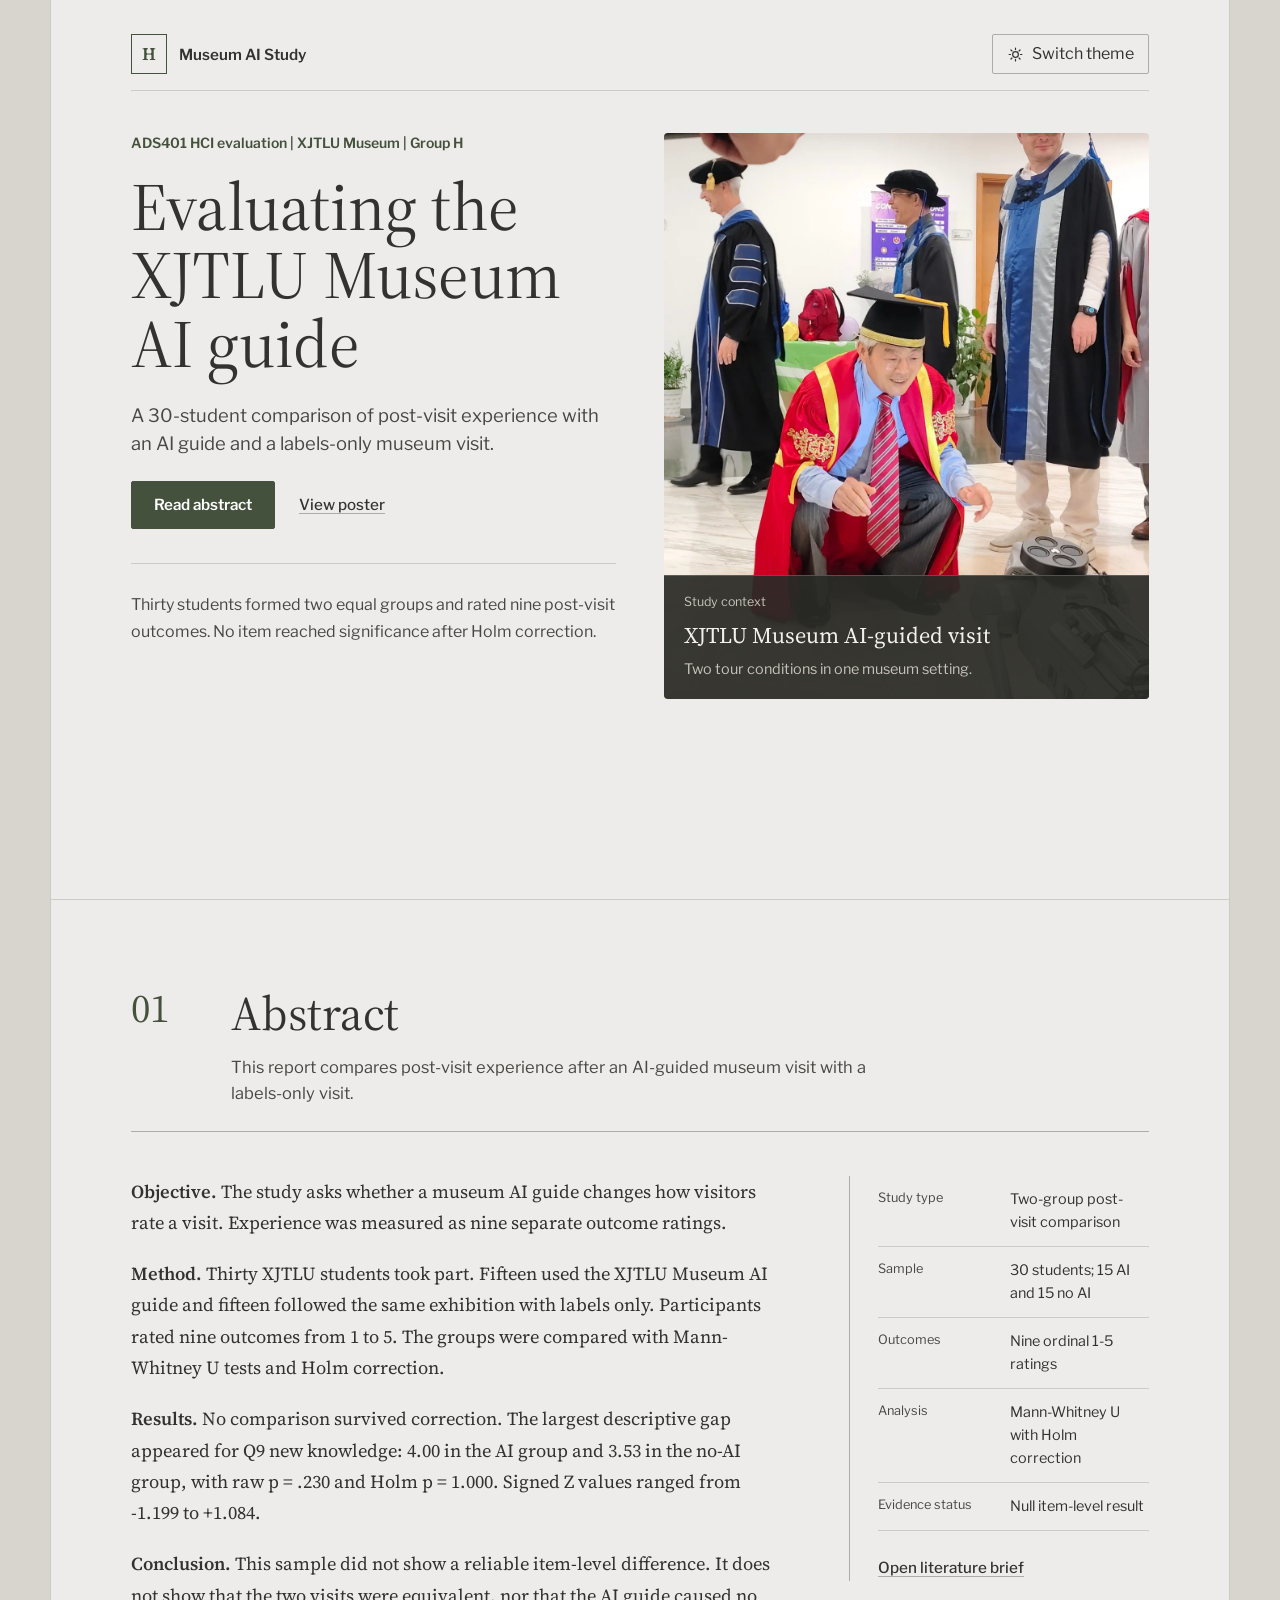
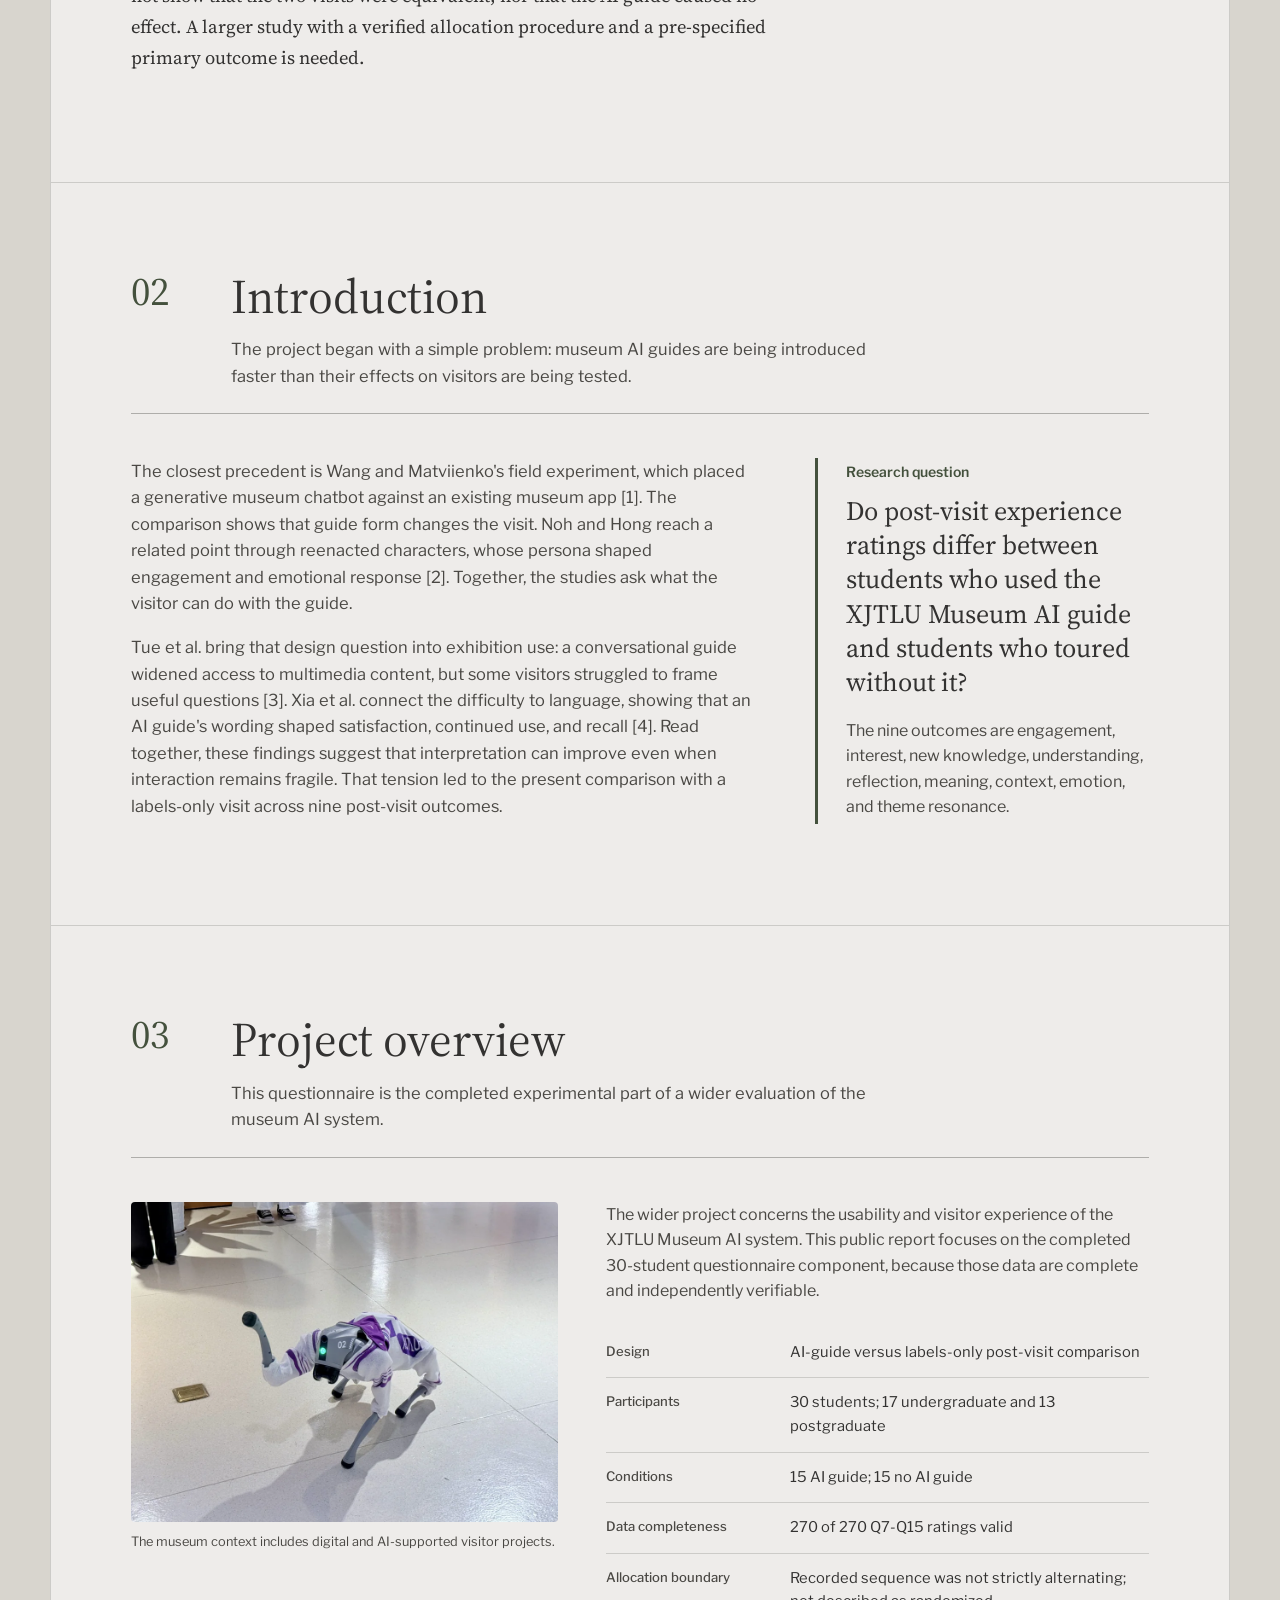
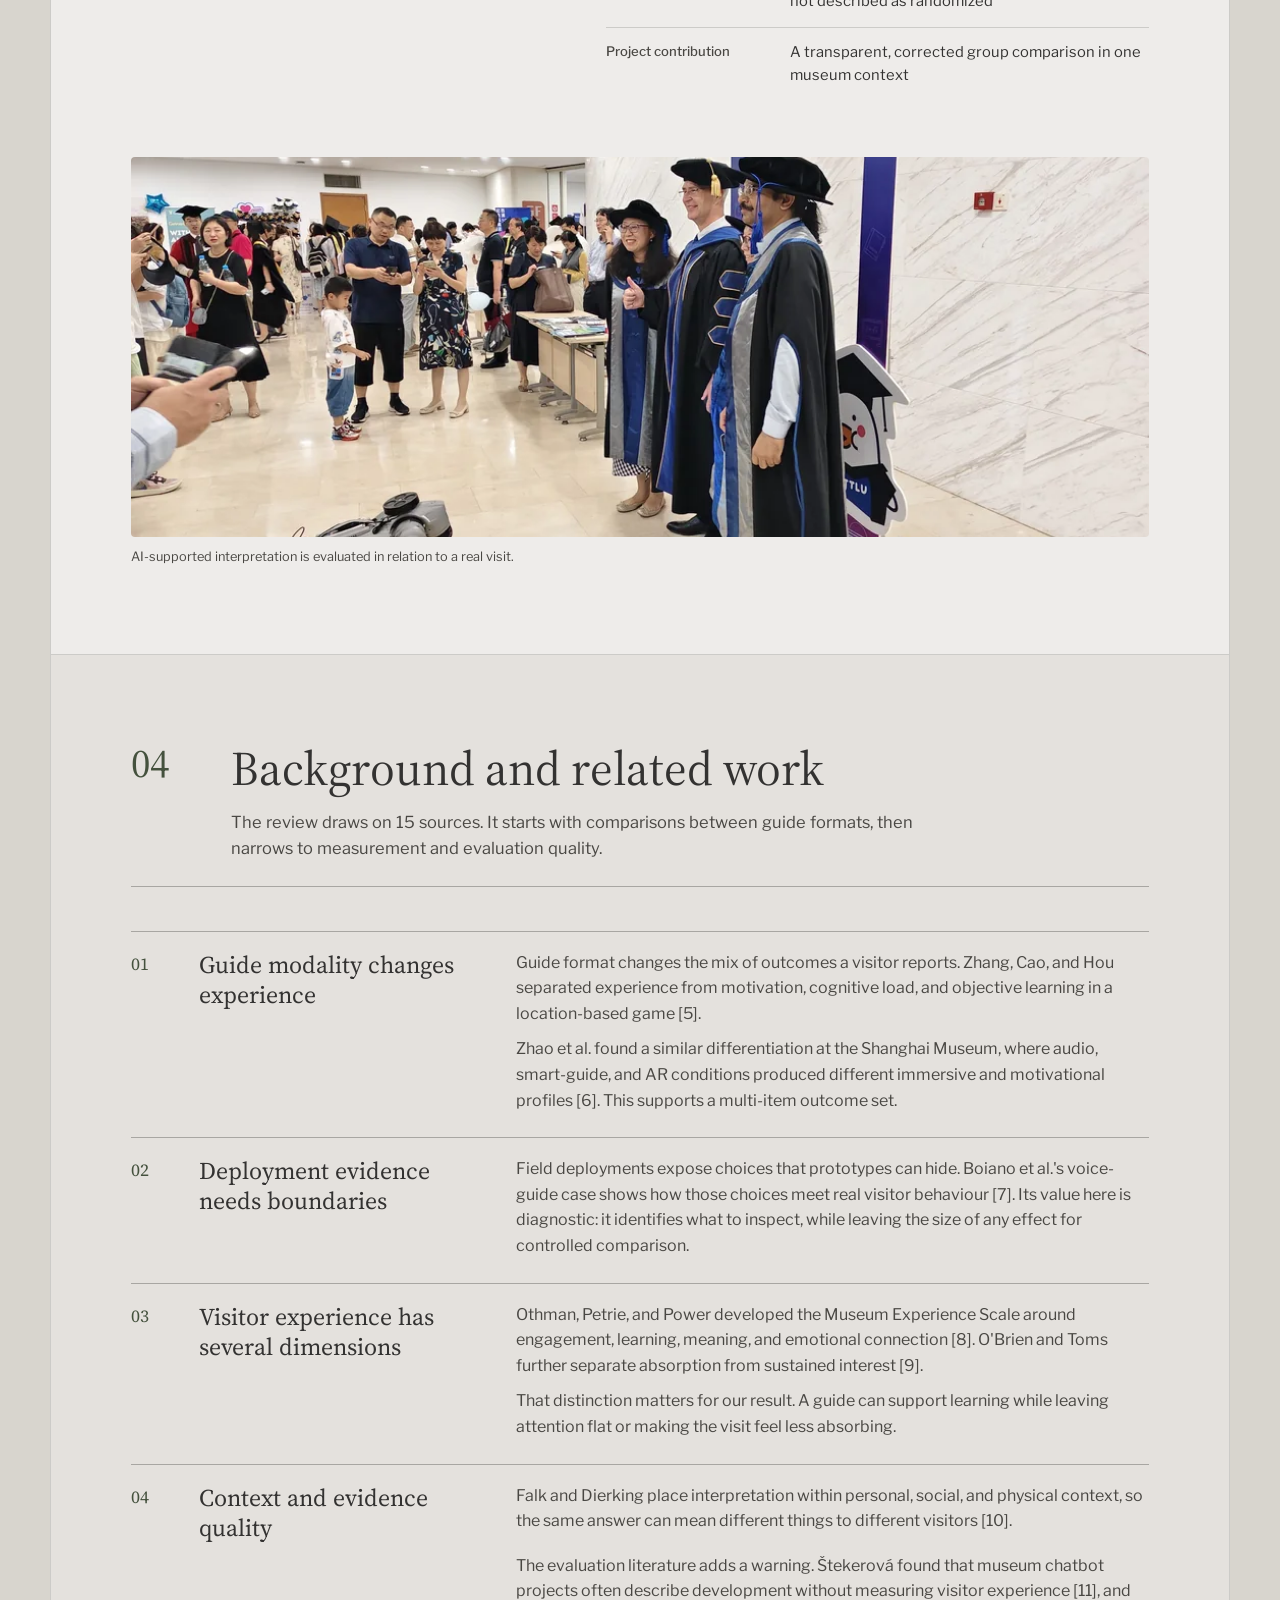
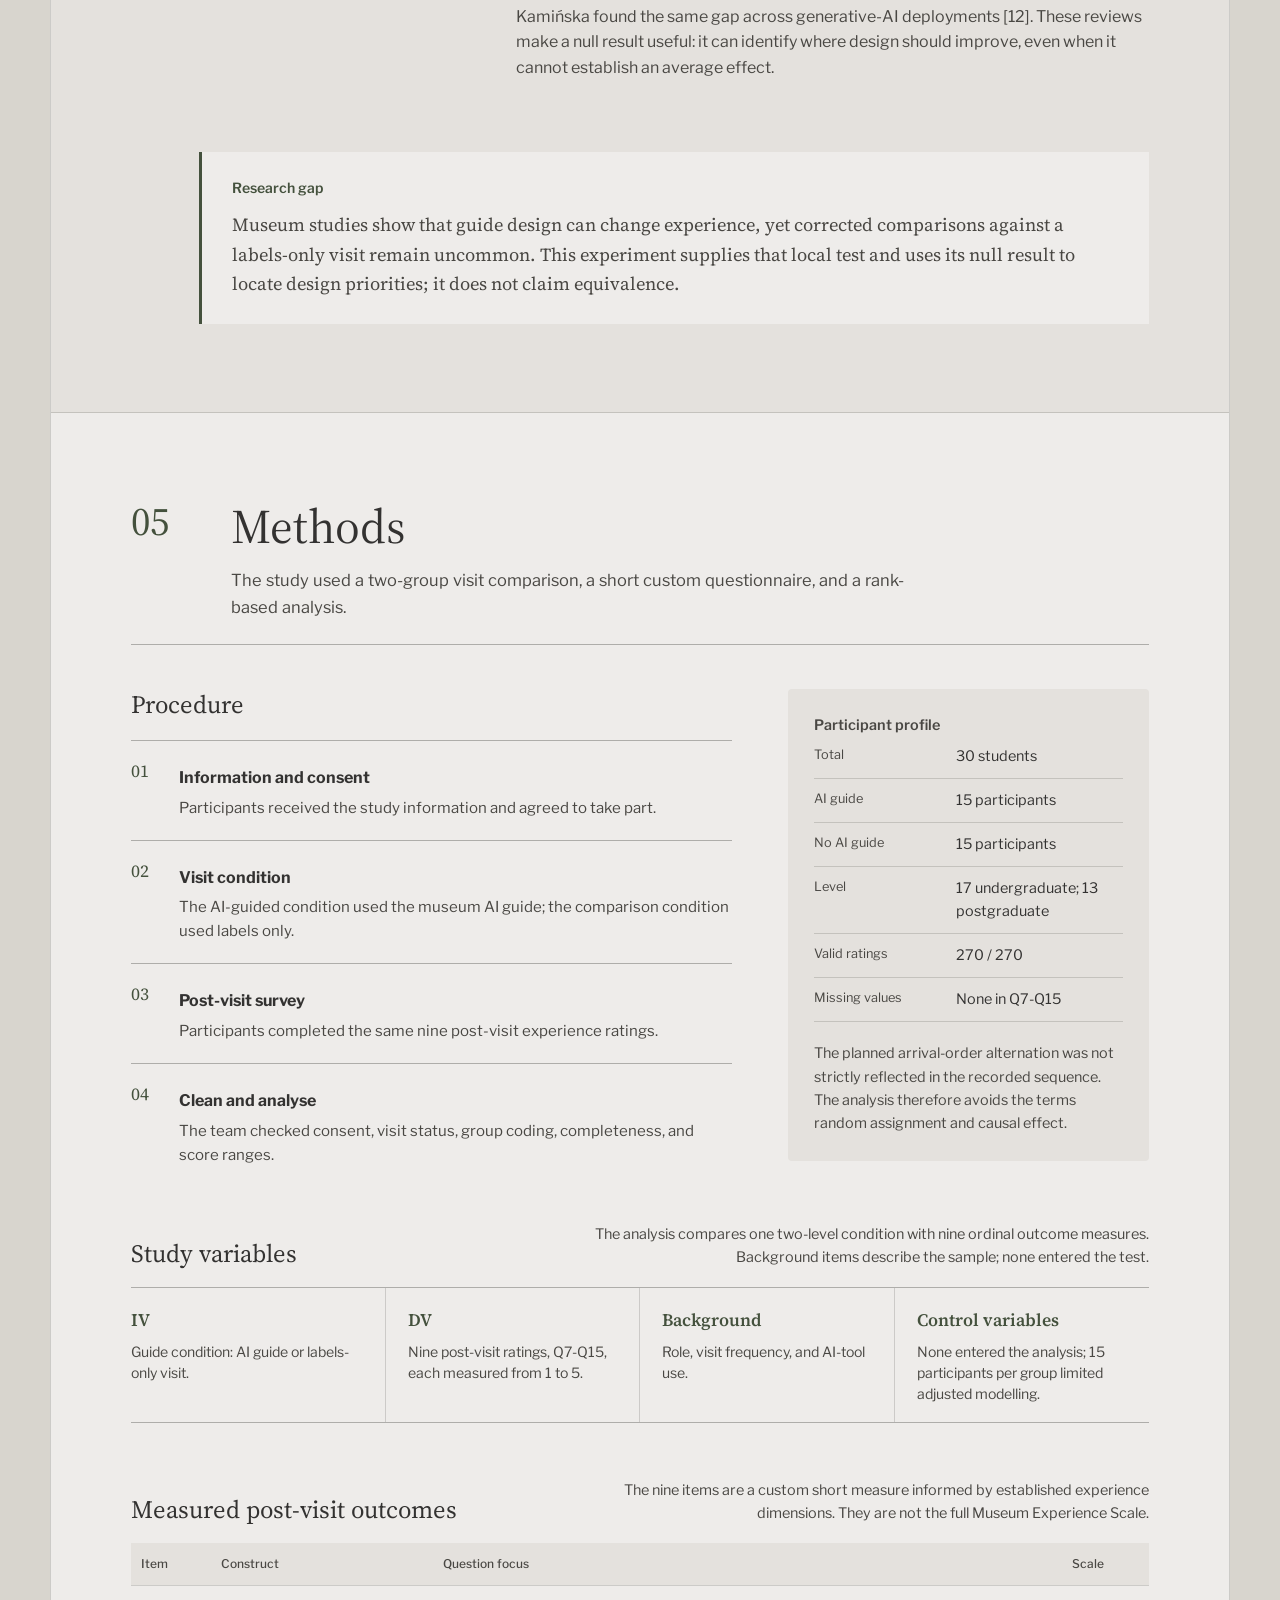
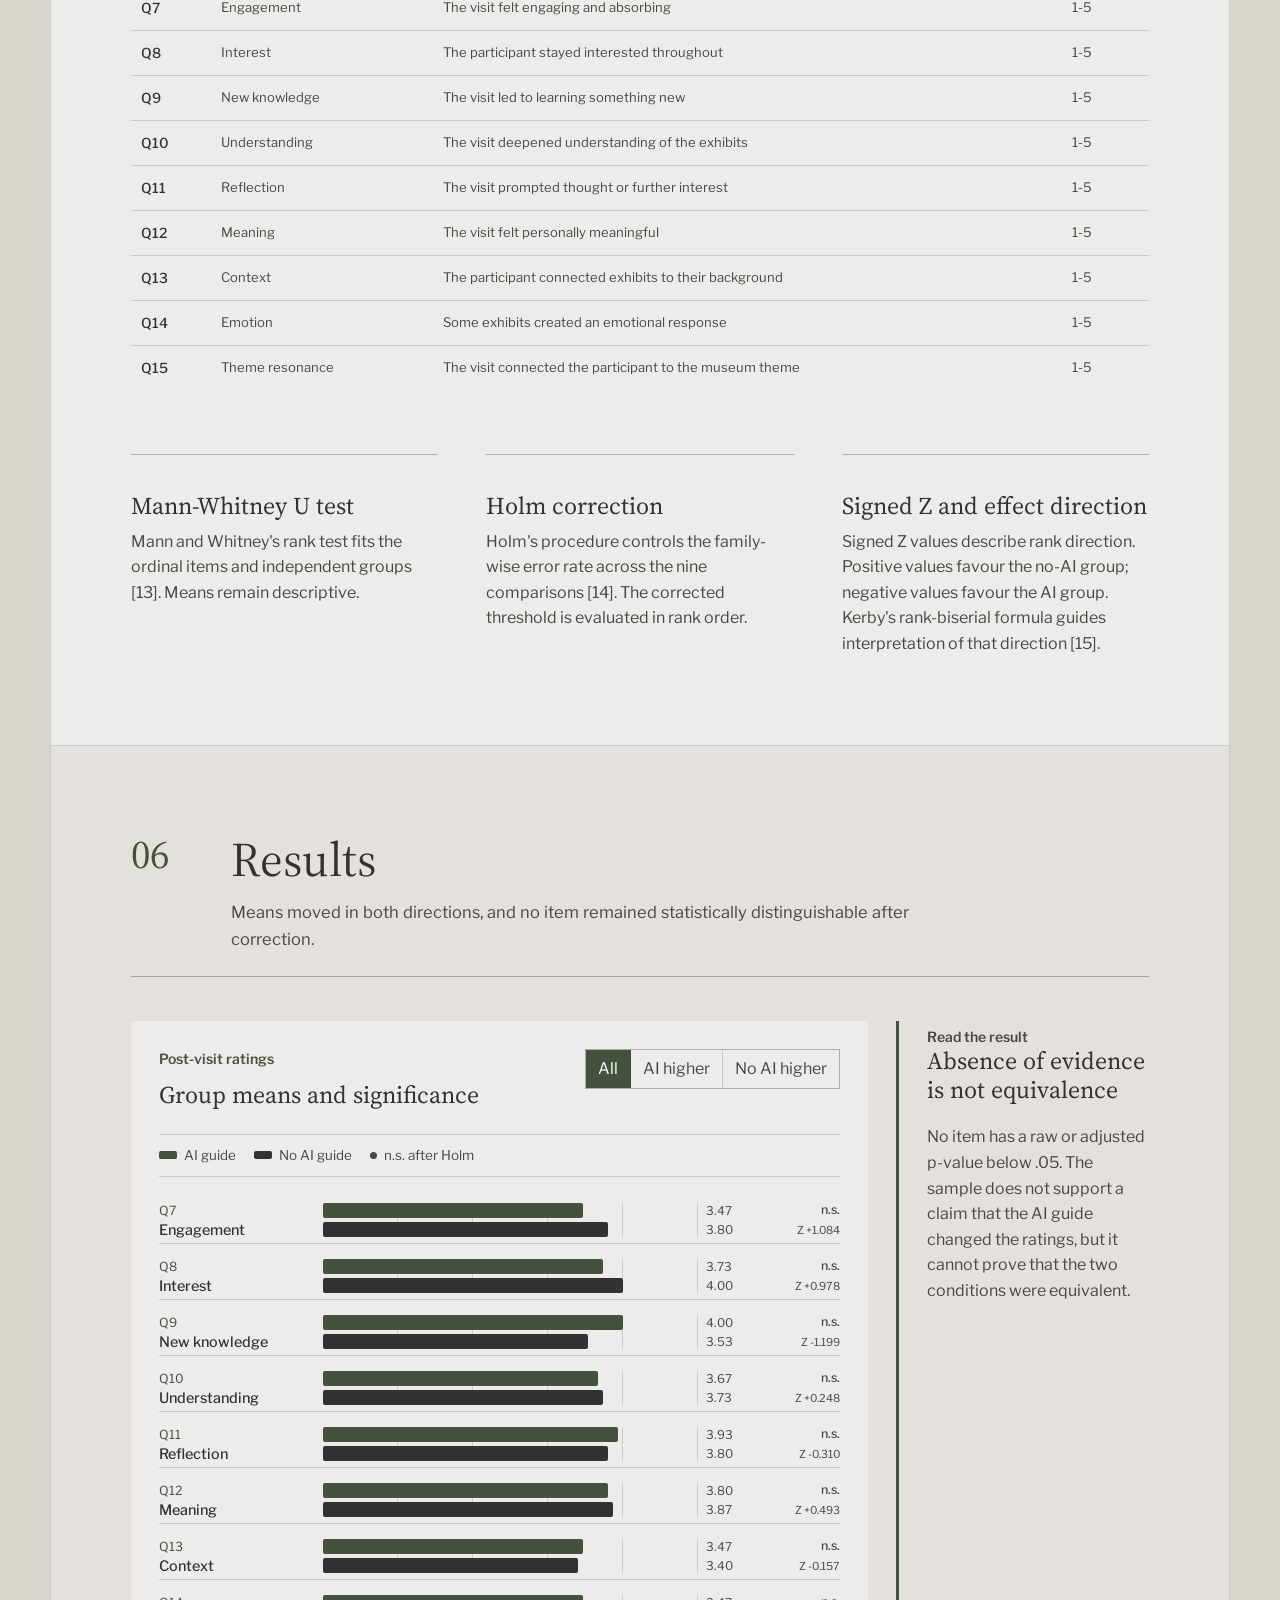
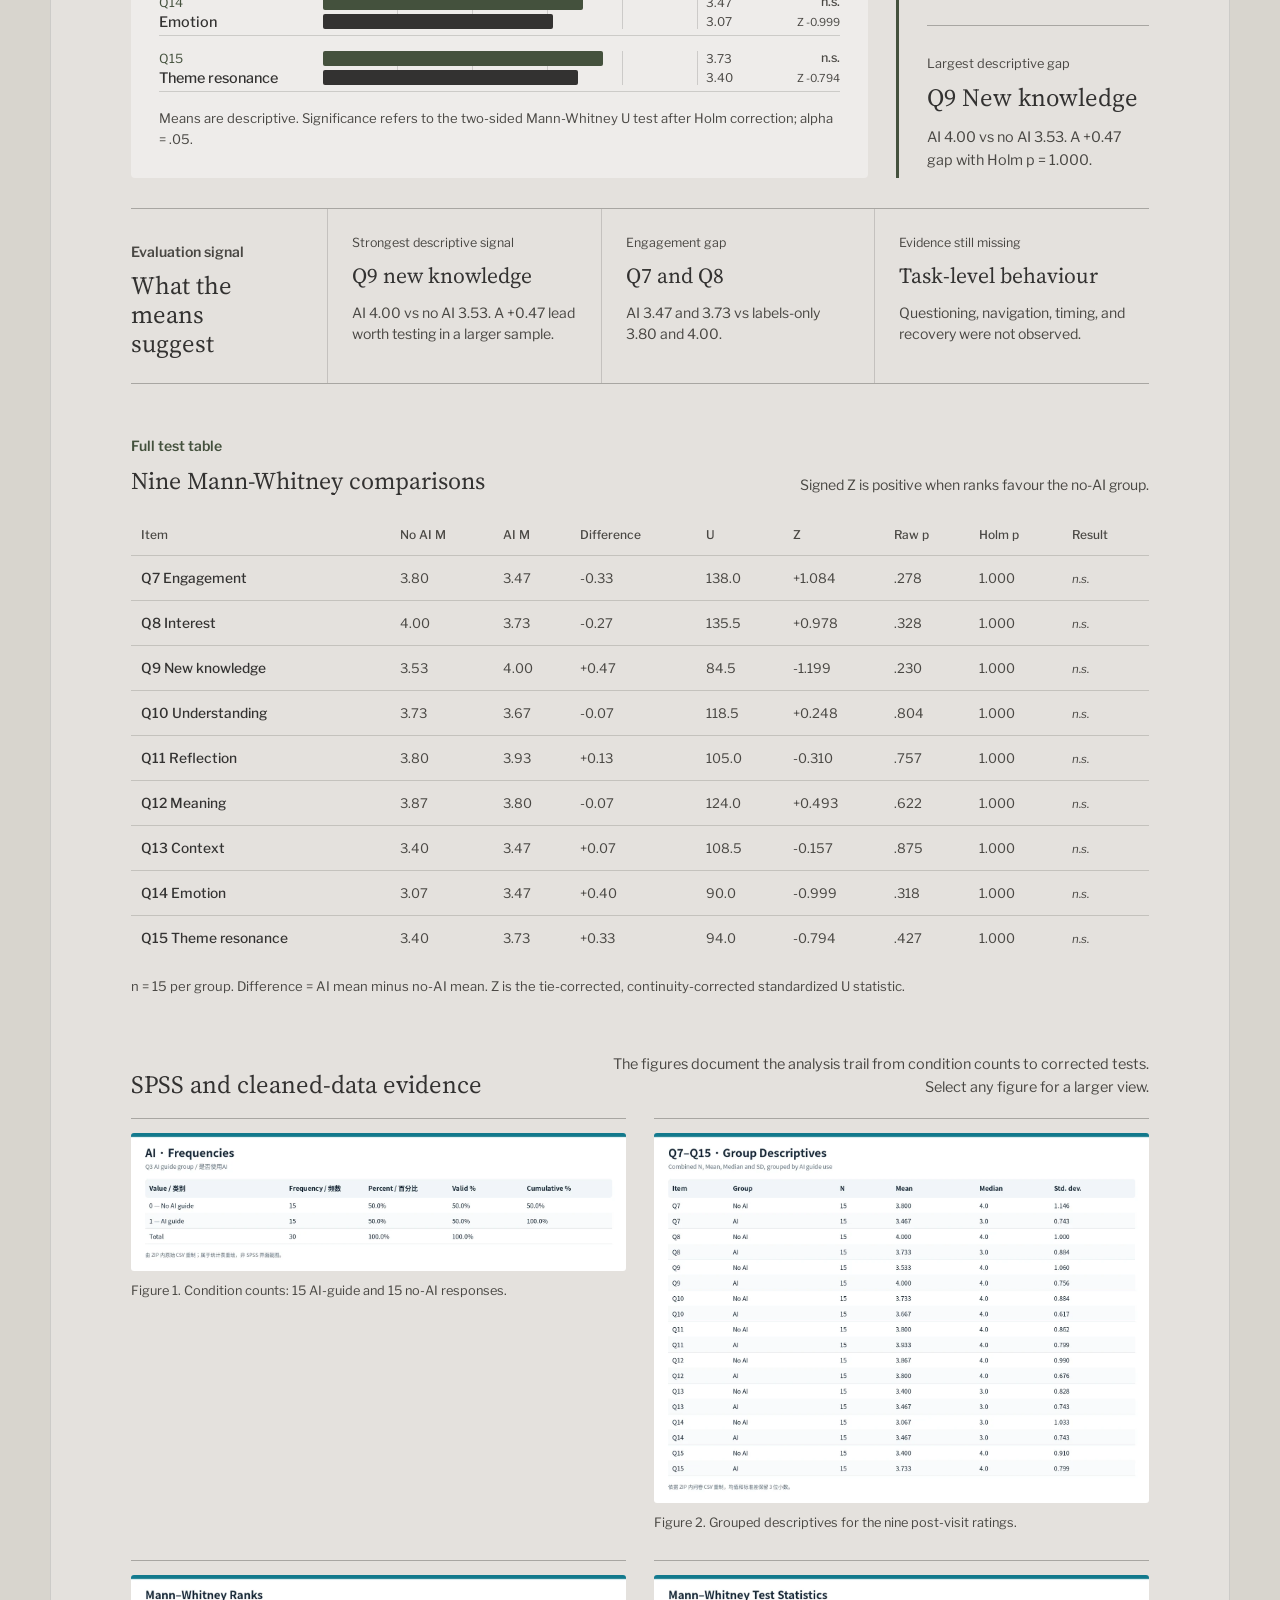
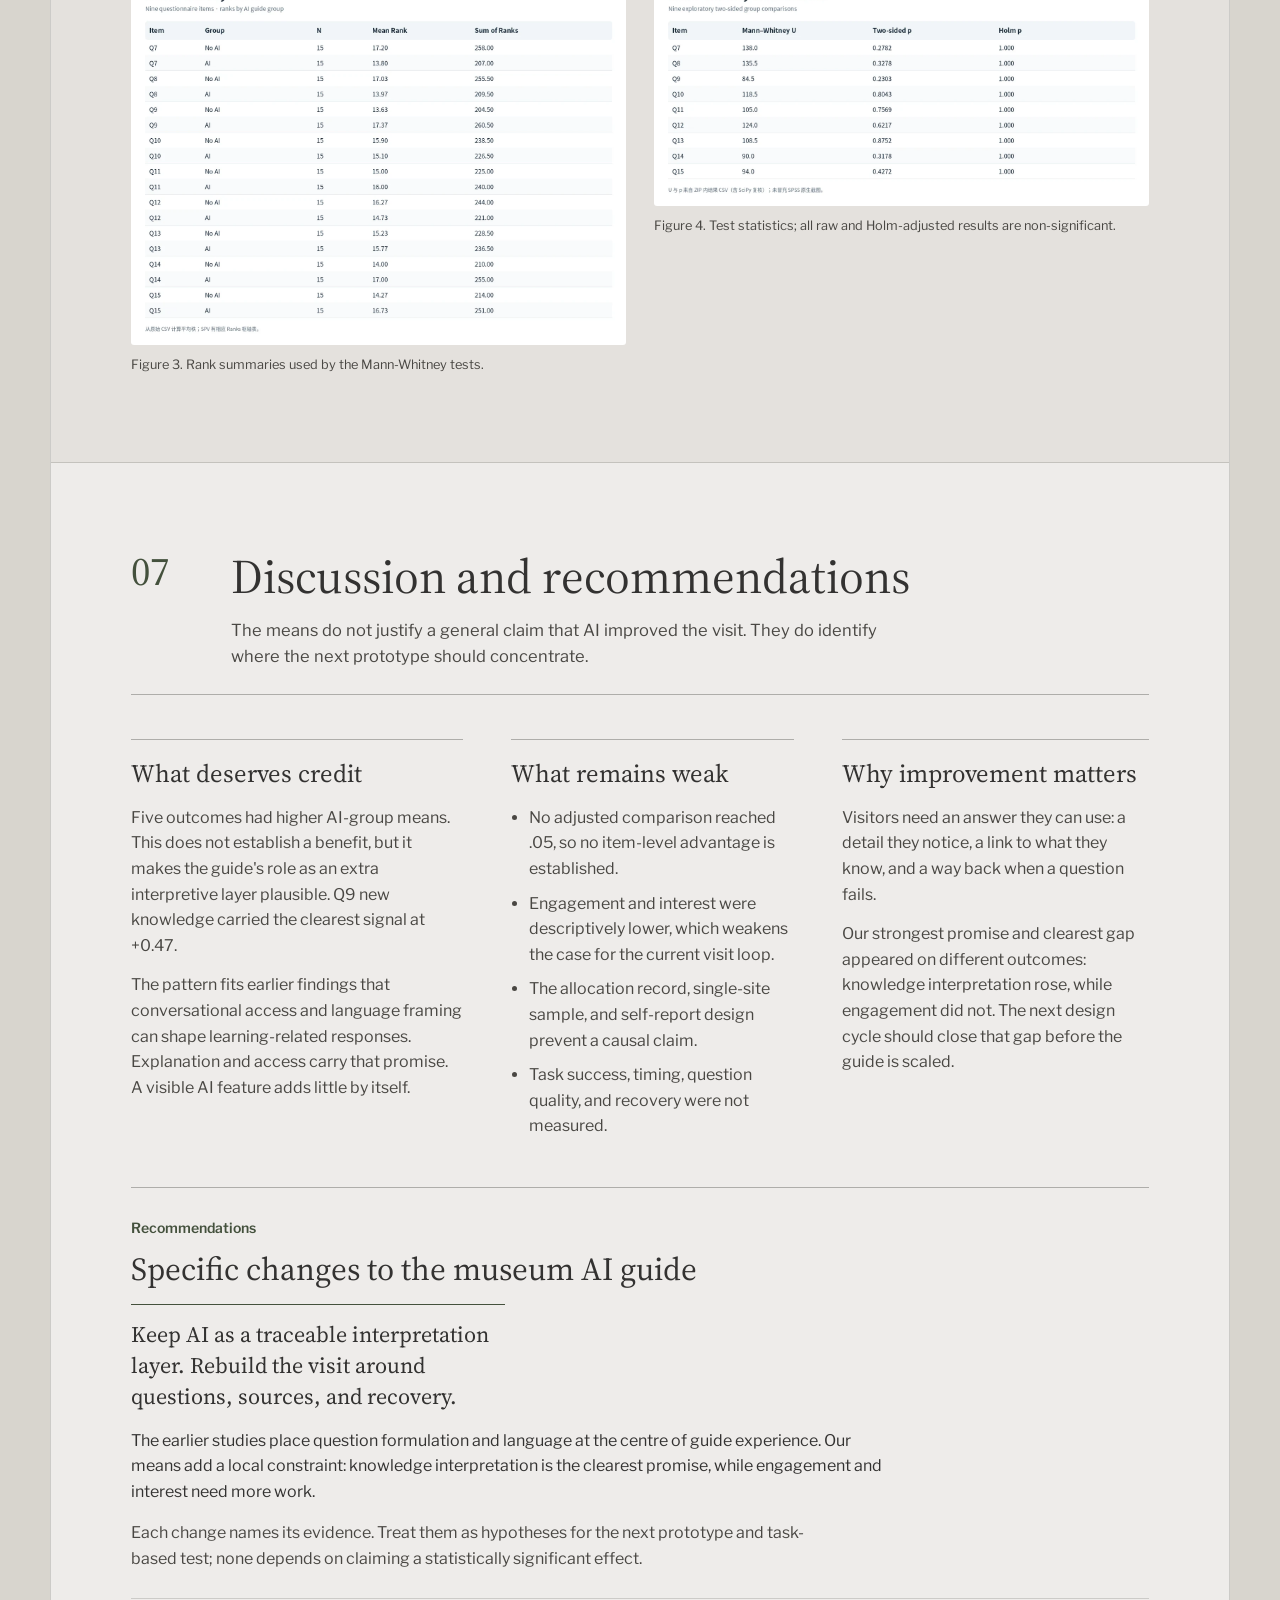
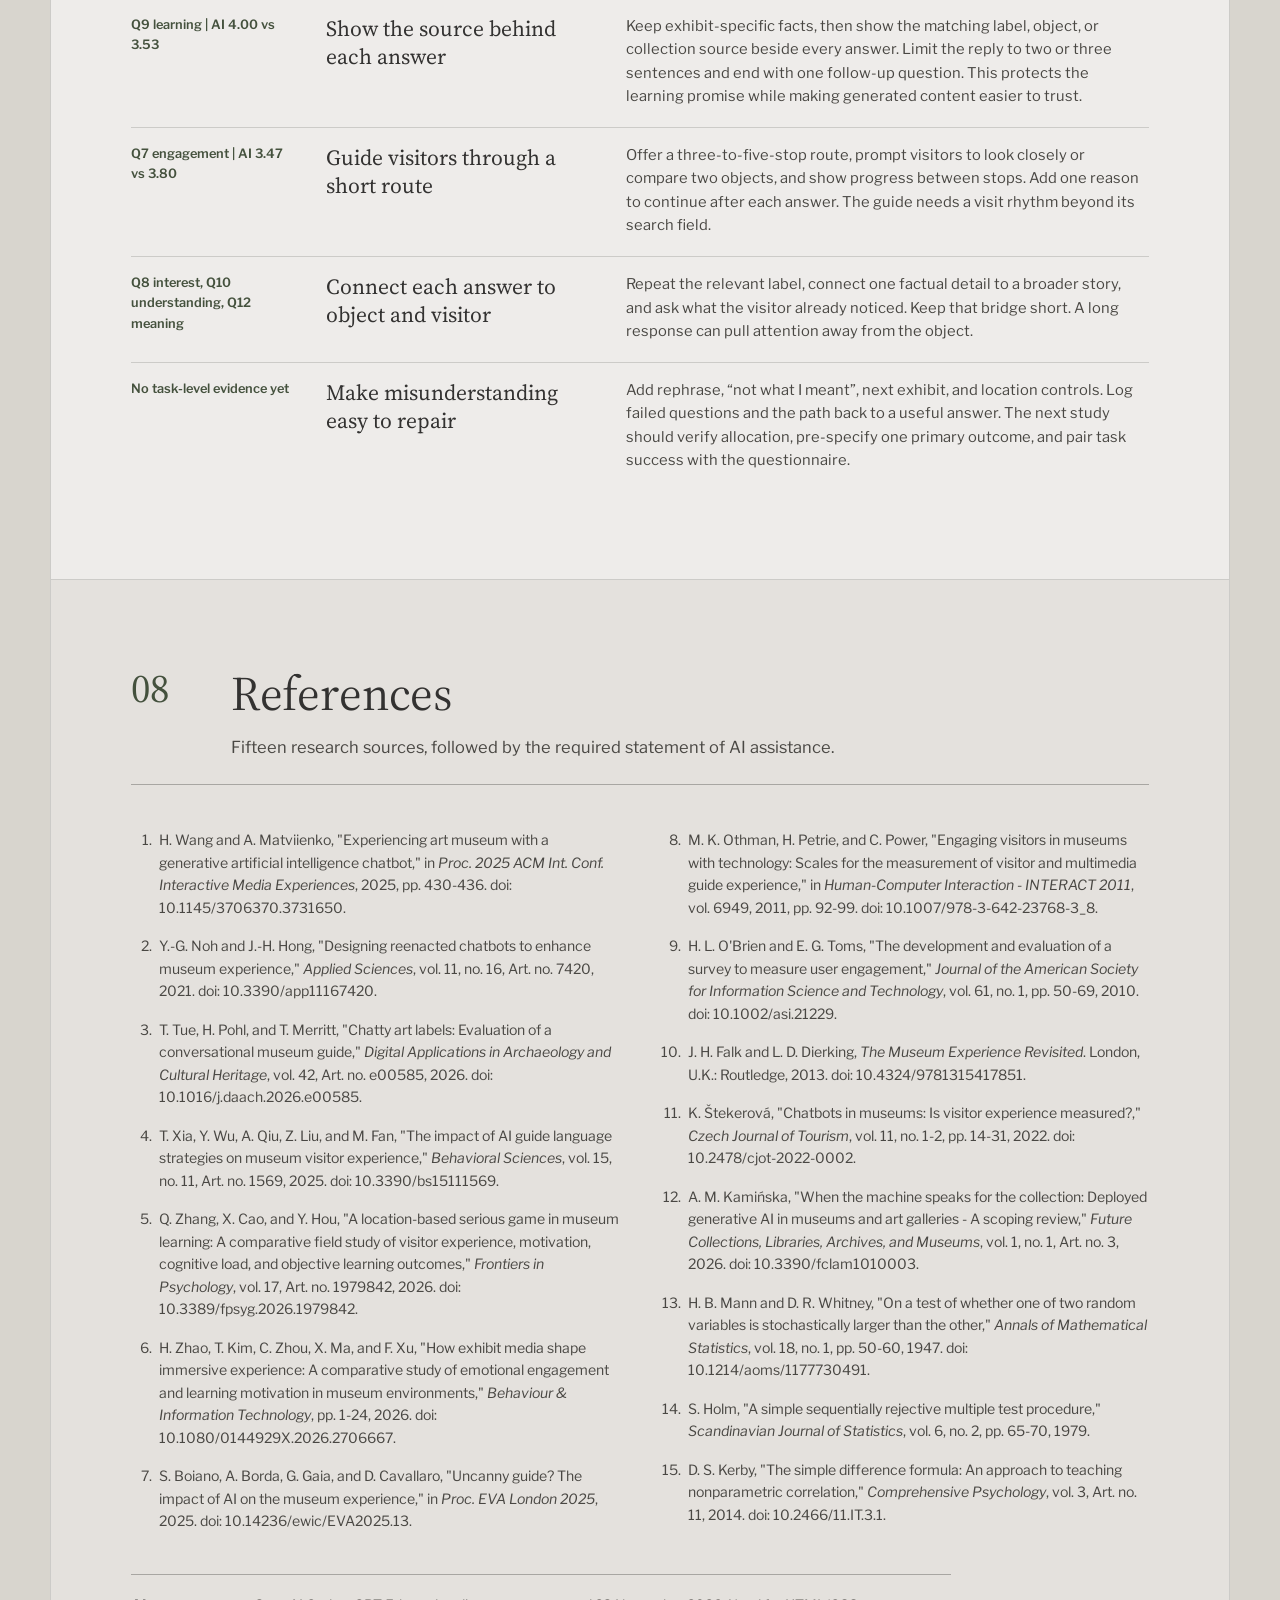
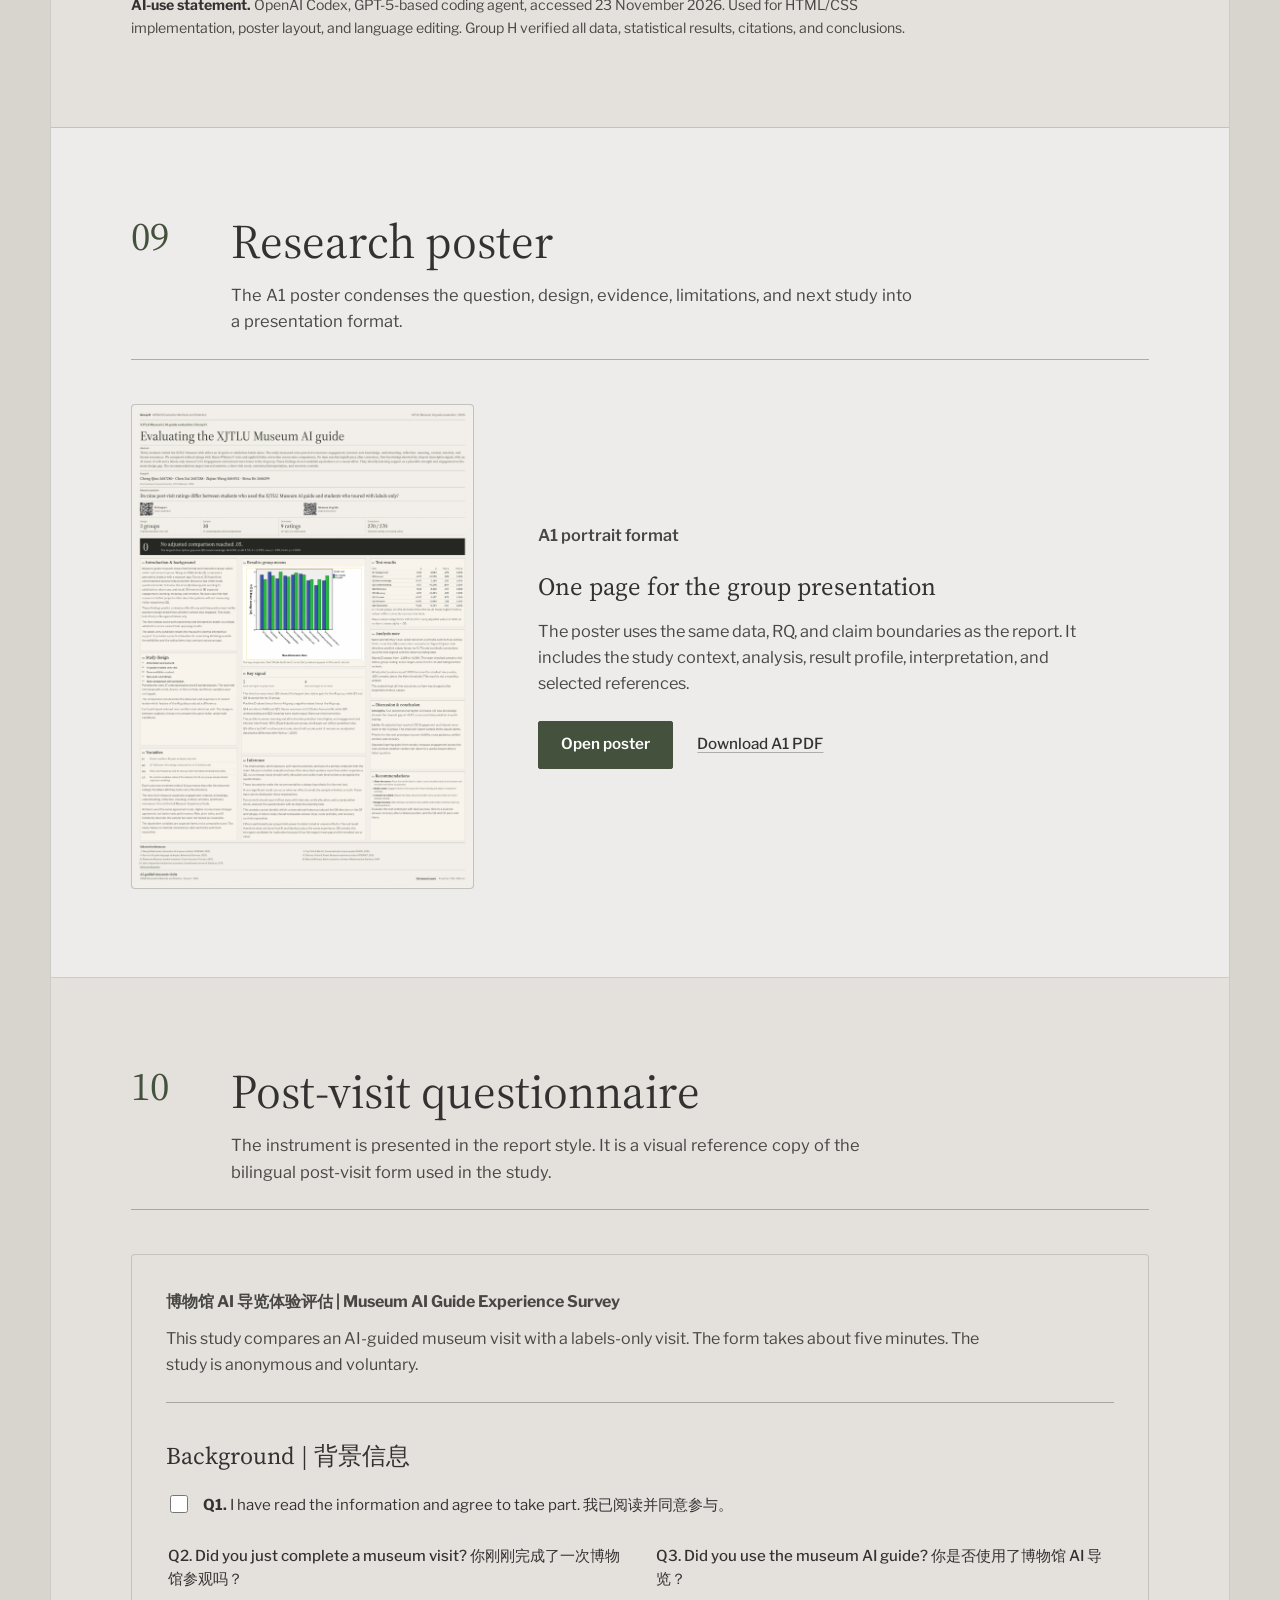
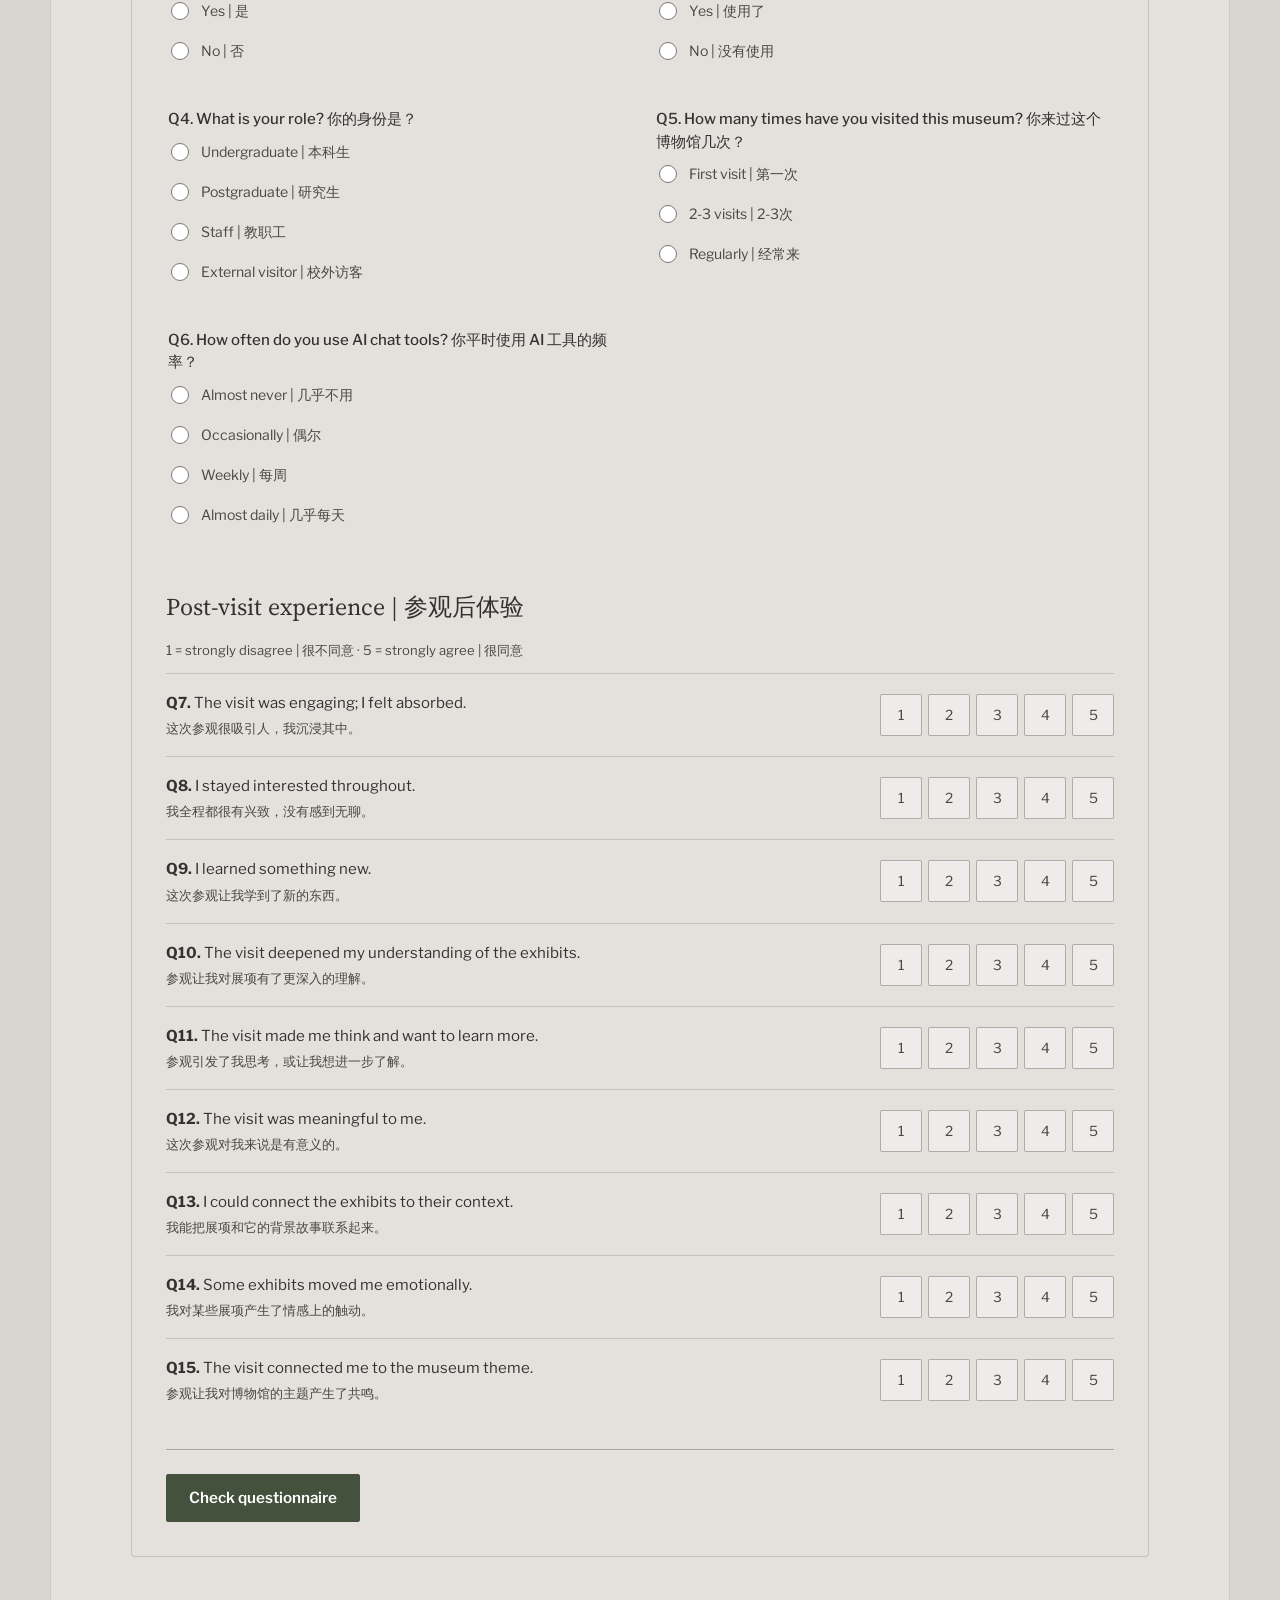
==== commit 60fb710b: "Replace poster chart with survey bar chart" ====
--- a/ADS401_GroupH_Report.html
+++ b/ADS401_GroupH_Report.html
@@ -764,7 +764,7 @@
 
           <div class="poster-layout">
             <a class="poster-preview" href="./poster.html" aria-label="Open the interactive research poster">
-              <img src="./assets/poster-preview.webp?v=clean" width="1400" height="1983" loading="lazy" alt="Preview of the ADS401 Group H research poster" />
+              <img src="./assets/poster-preview.webp?v=newchart" width="1400" height="1983" loading="lazy" alt="Preview of the ADS401 Group H research poster" />
             </a>
             <div class="poster-copy">
               <p class="small-label">A1 portrait format</p>
@@ -776,7 +776,7 @@
               </p>
               <div class="poster-actions">
                 <a class="button" href="./poster.html">Open poster</a>
-                <a class="text-link" href="./ADS401_GroupH_Poster.pdf?v=clean">Download A1 PDF</a>
+                <a class="text-link" href="./ADS401_GroupH_Poster.pdf?v=newchart">Download A1 PDF</a>
               </div>
             </div>
           </div>
@@ -918,7 +918,7 @@
               <a href="./ADS401_GroupH_Q7-Q15_results_01.csv">Result table</a>
               <a href="./ADS401_GroupH_questionnaire_analysis_01.sps">Analysis syntax</a>
               <a href="./ADS401_GroupH_Presentation3Slides.pdf">Presentation 3</a>
-              <a href="./ADS401_GroupH_Poster.pdf?v=clean">A1 poster</a>
+              <a href="./ADS401_GroupH_Poster.pdf?v=newchart">A1 poster</a>
             </div>
           </div>
           <div class="footer-lead">
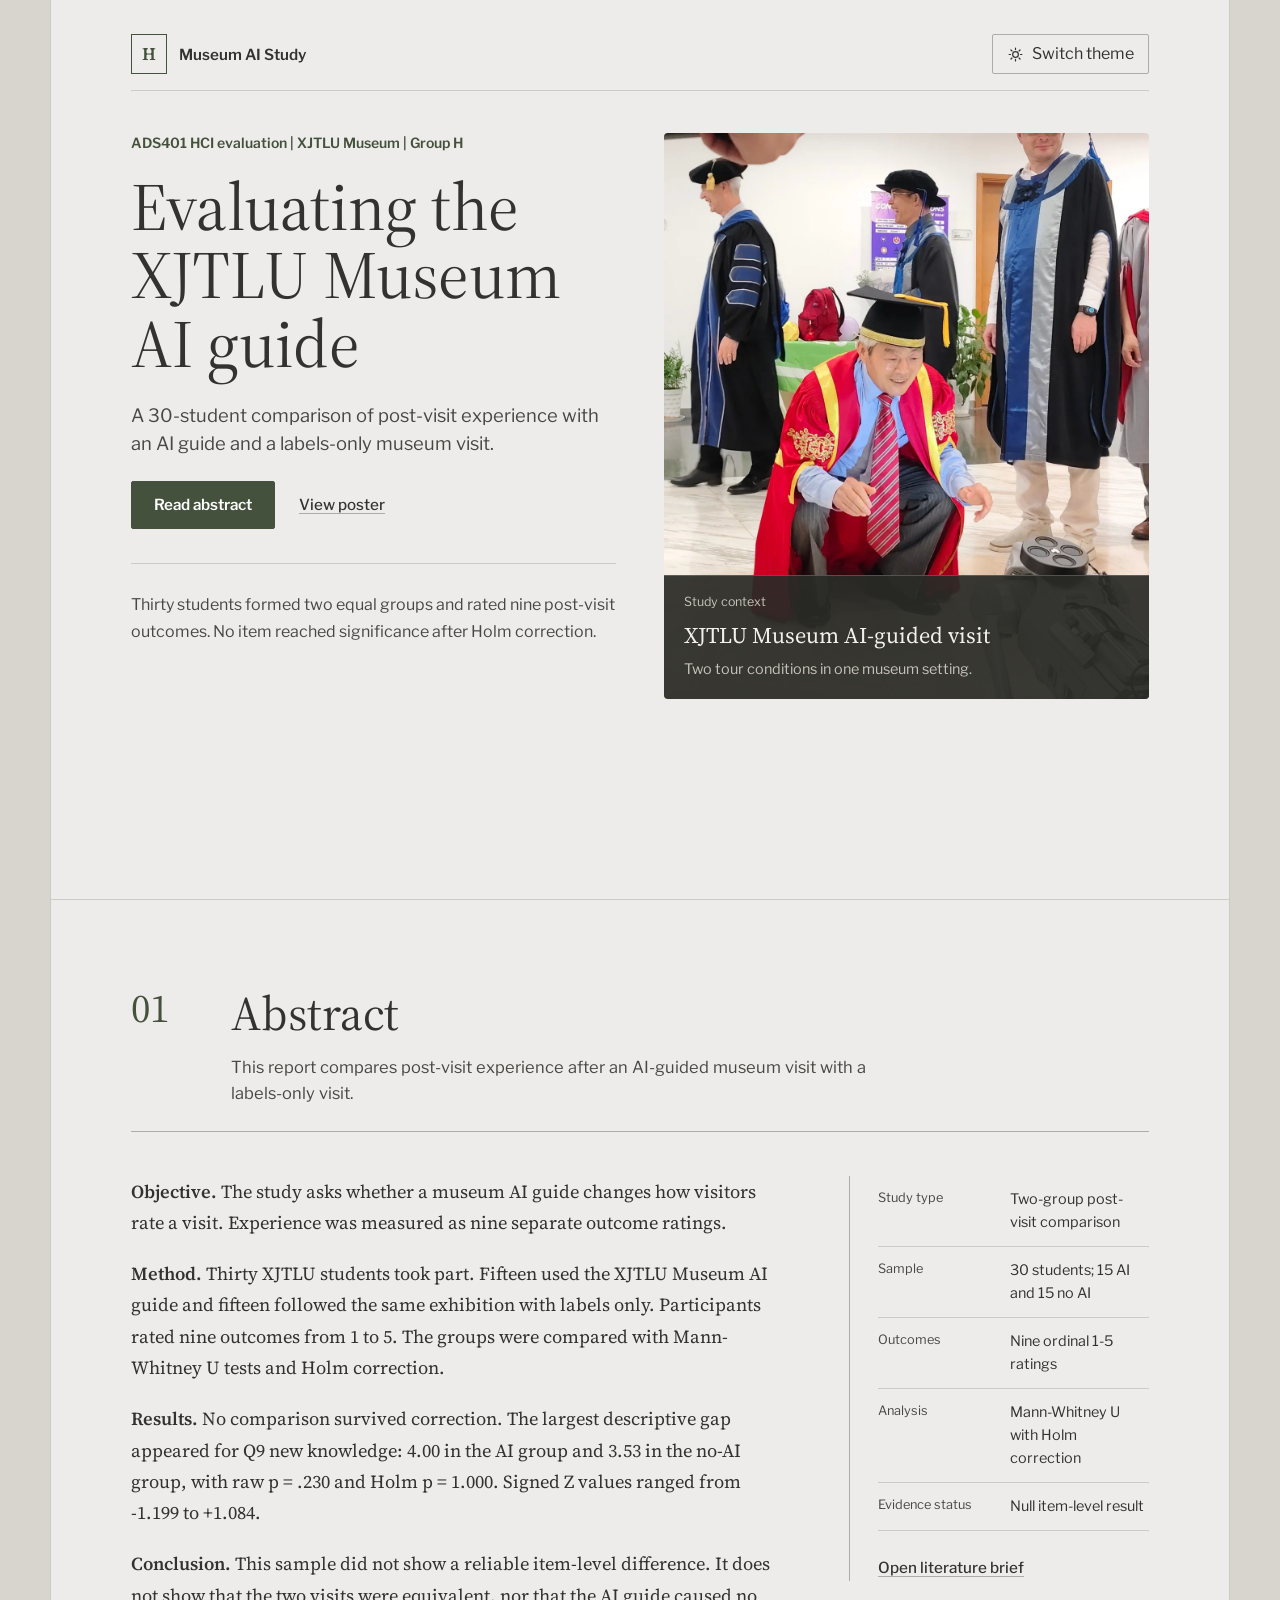
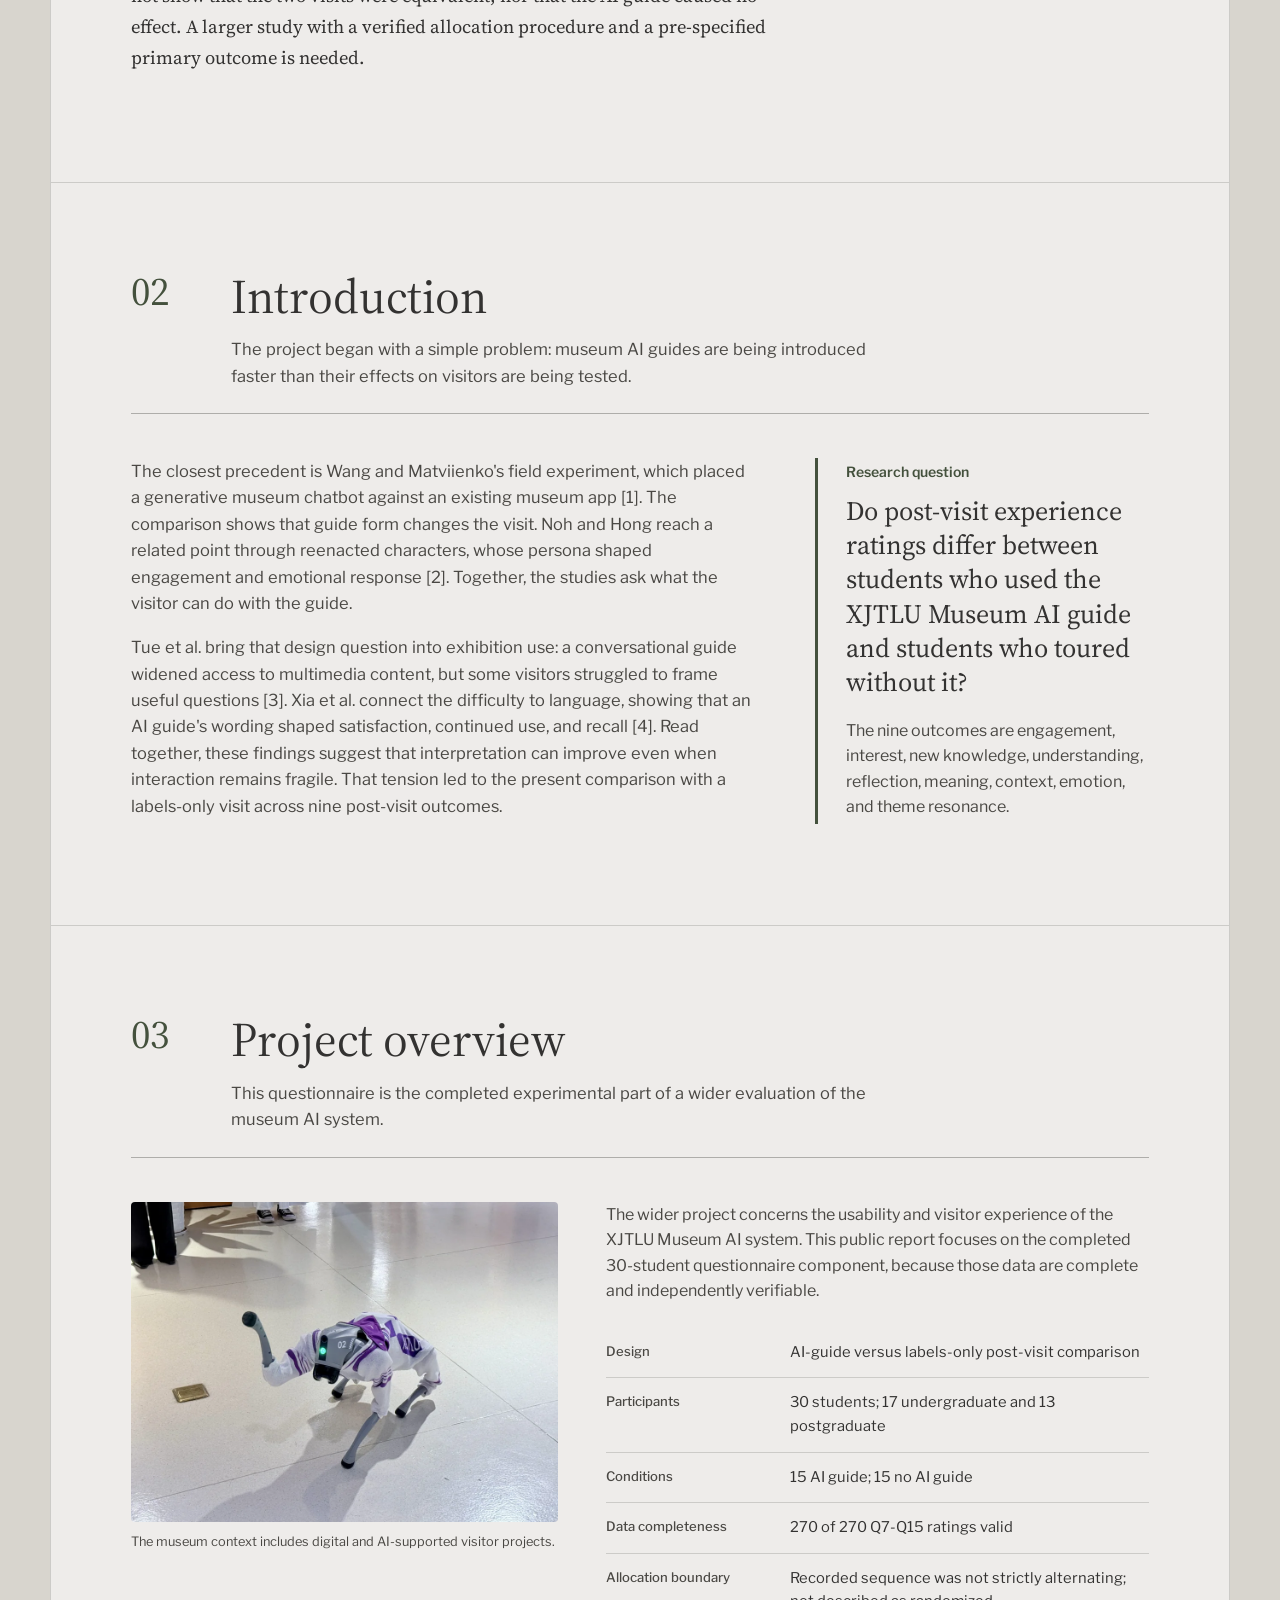
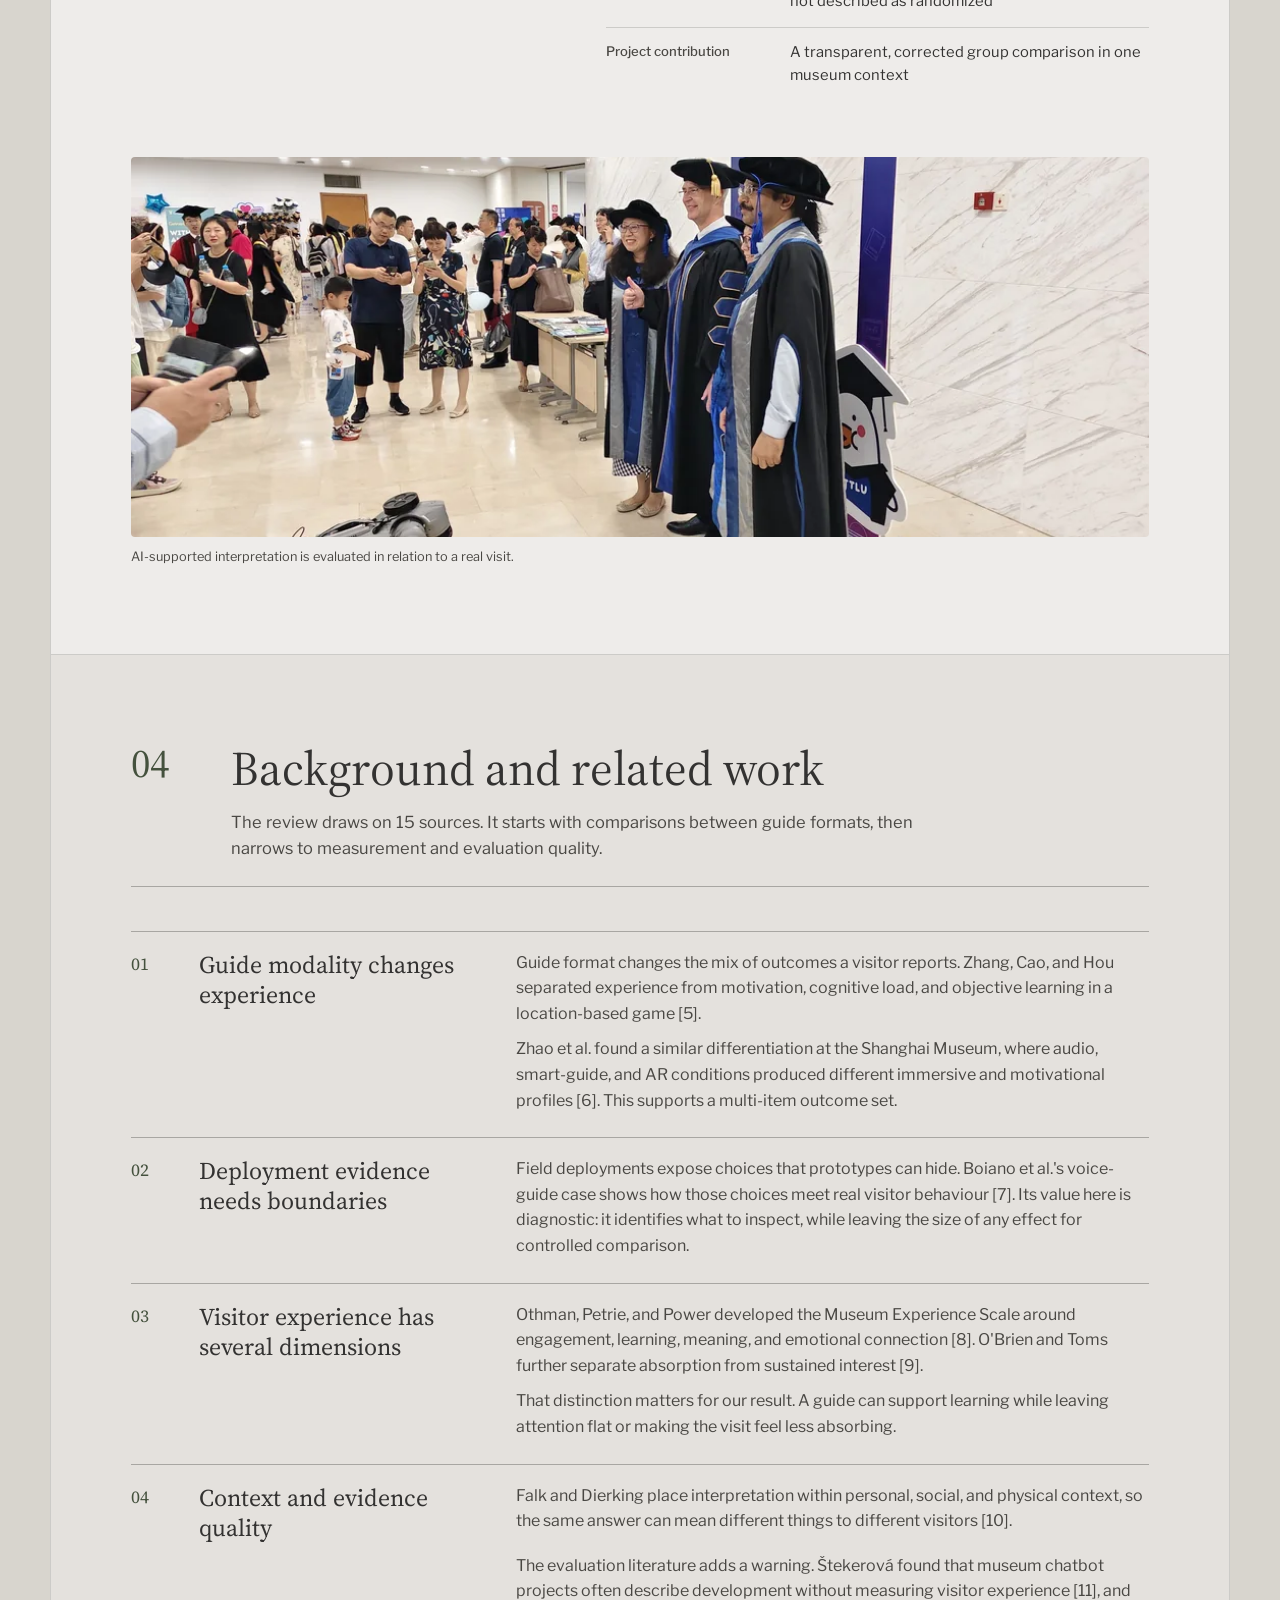
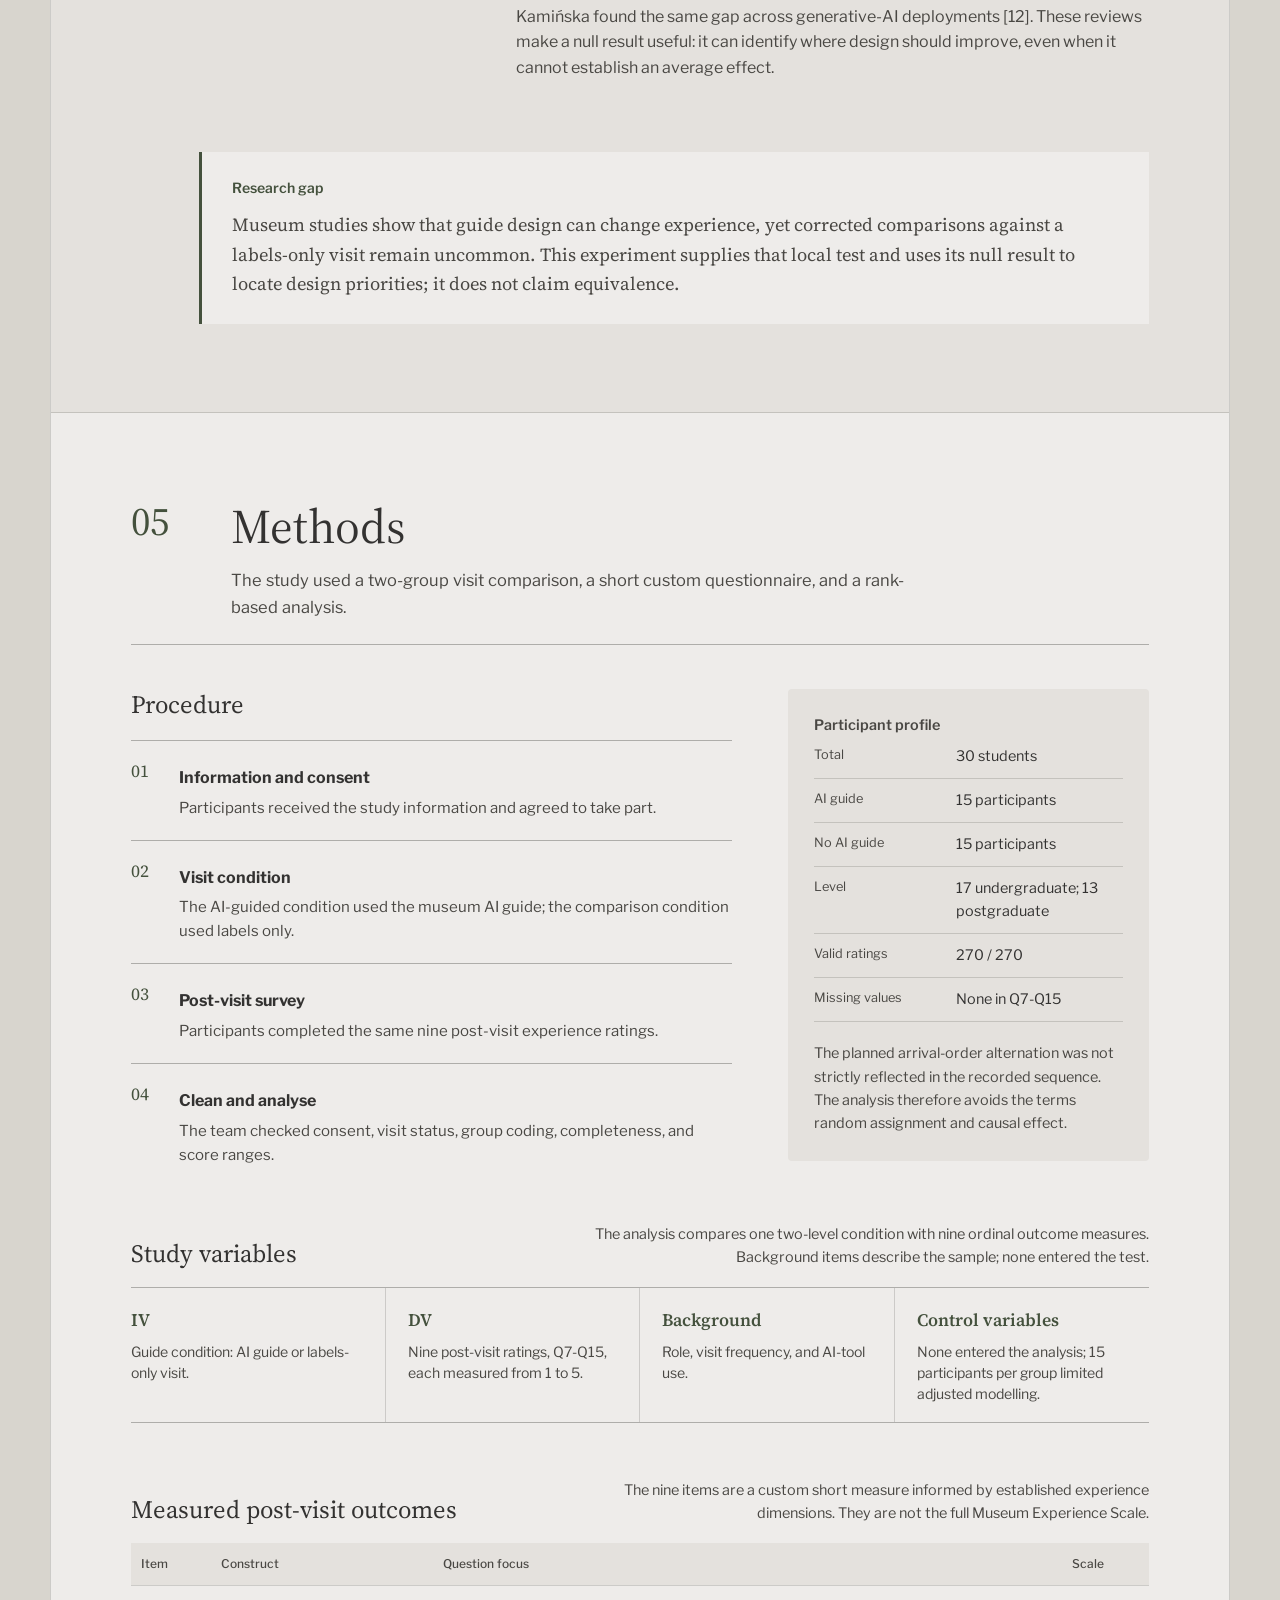
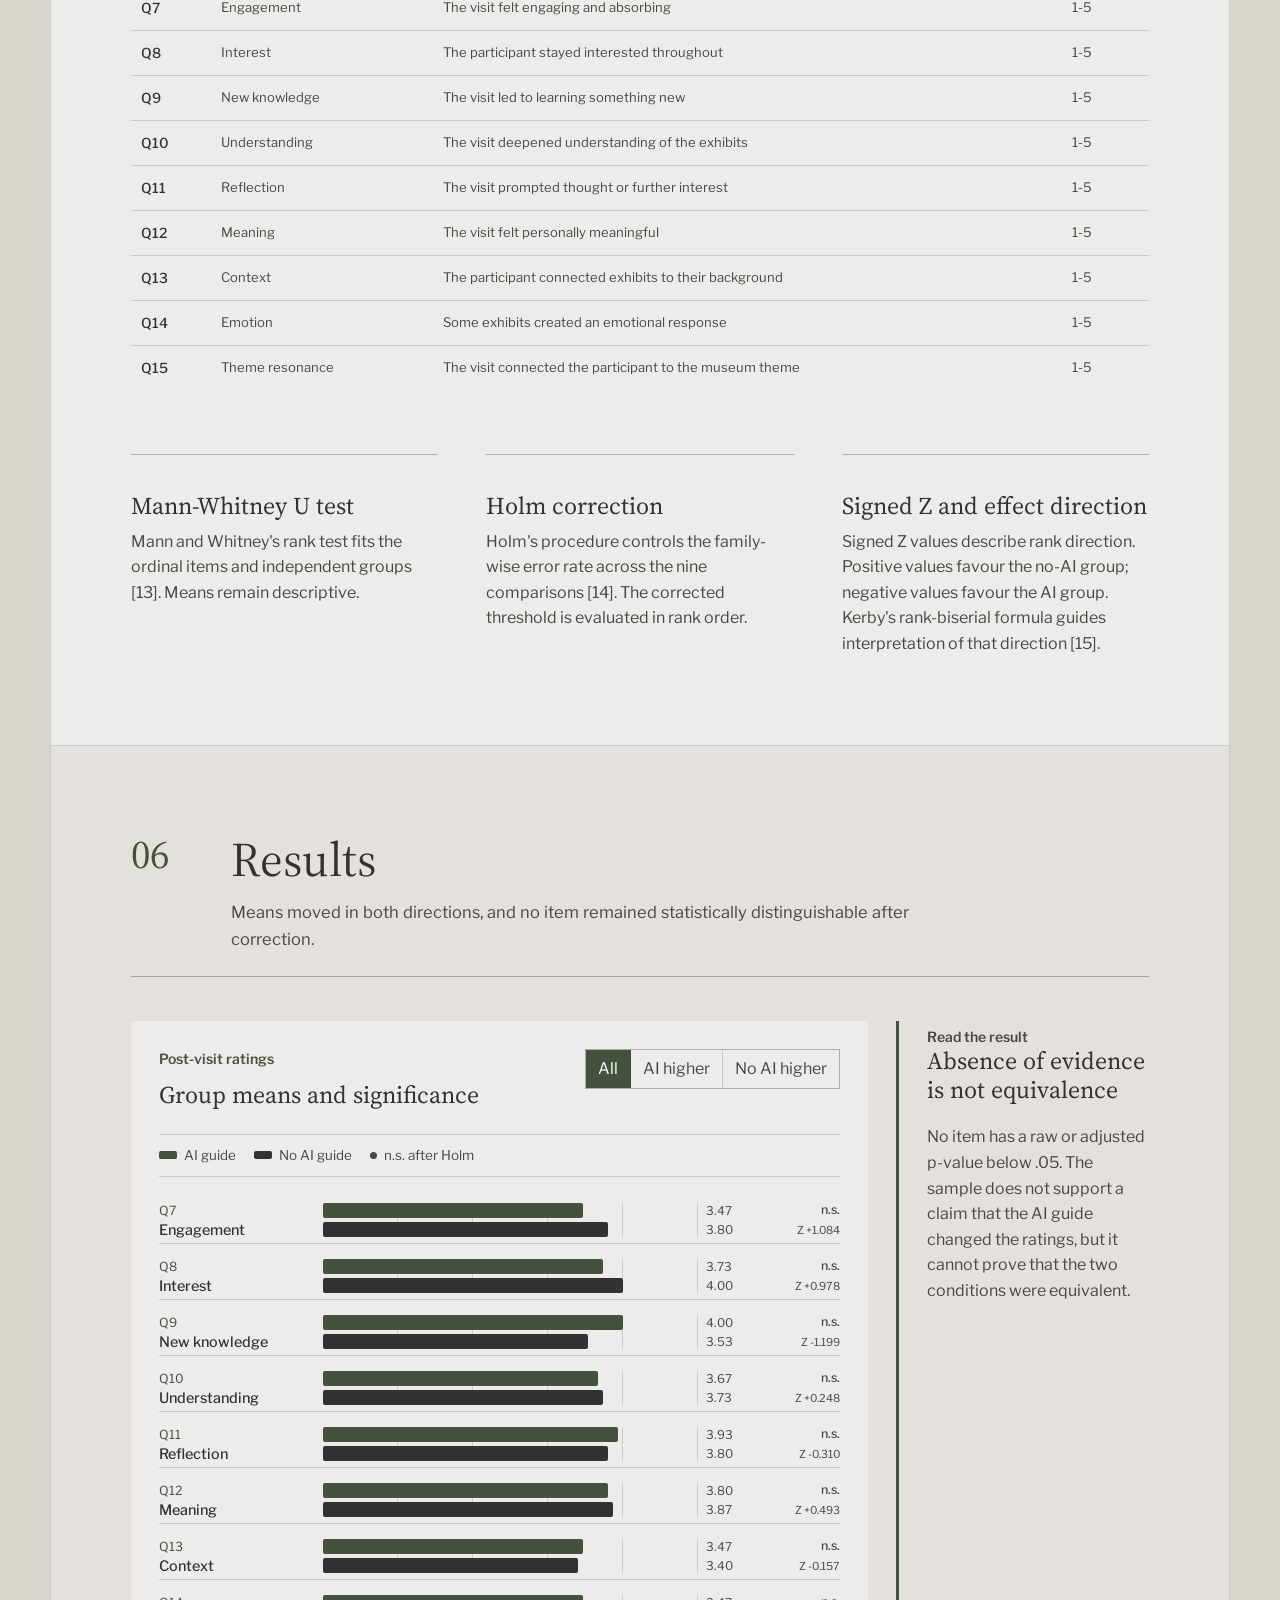
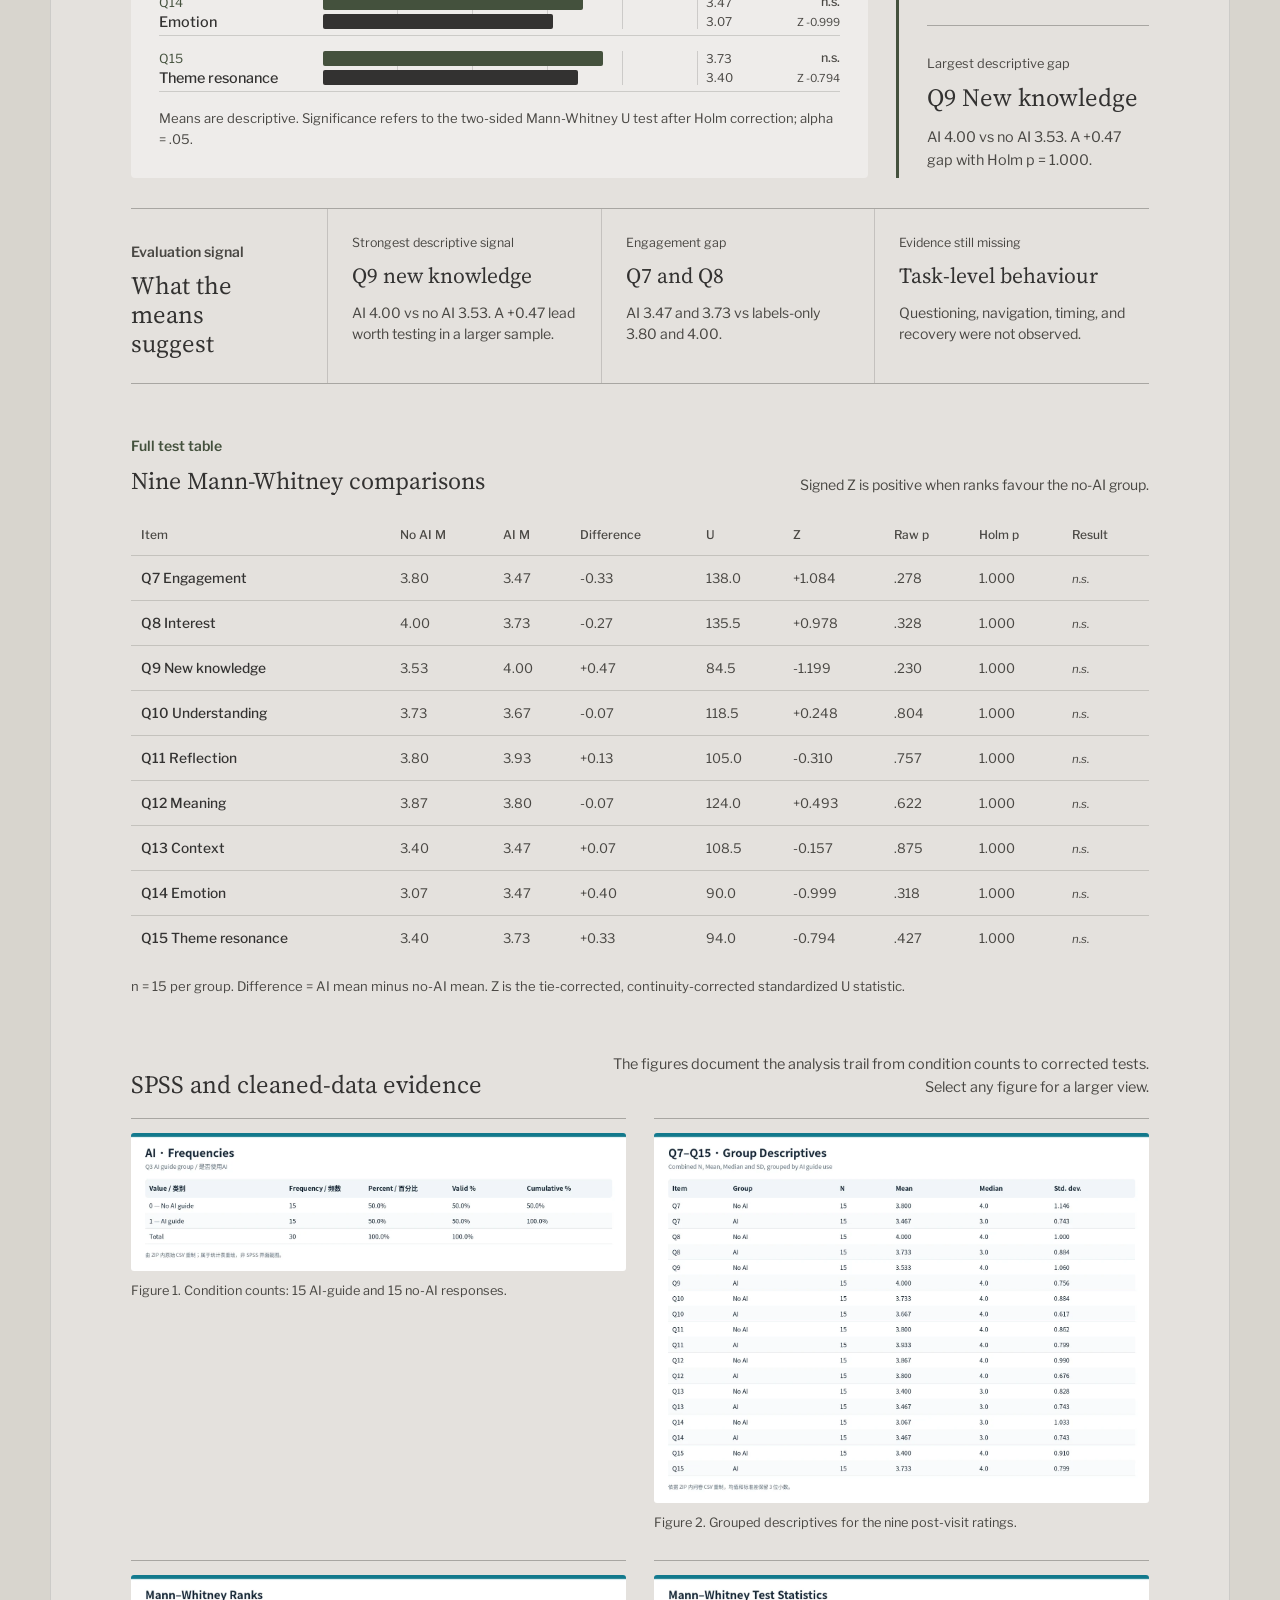
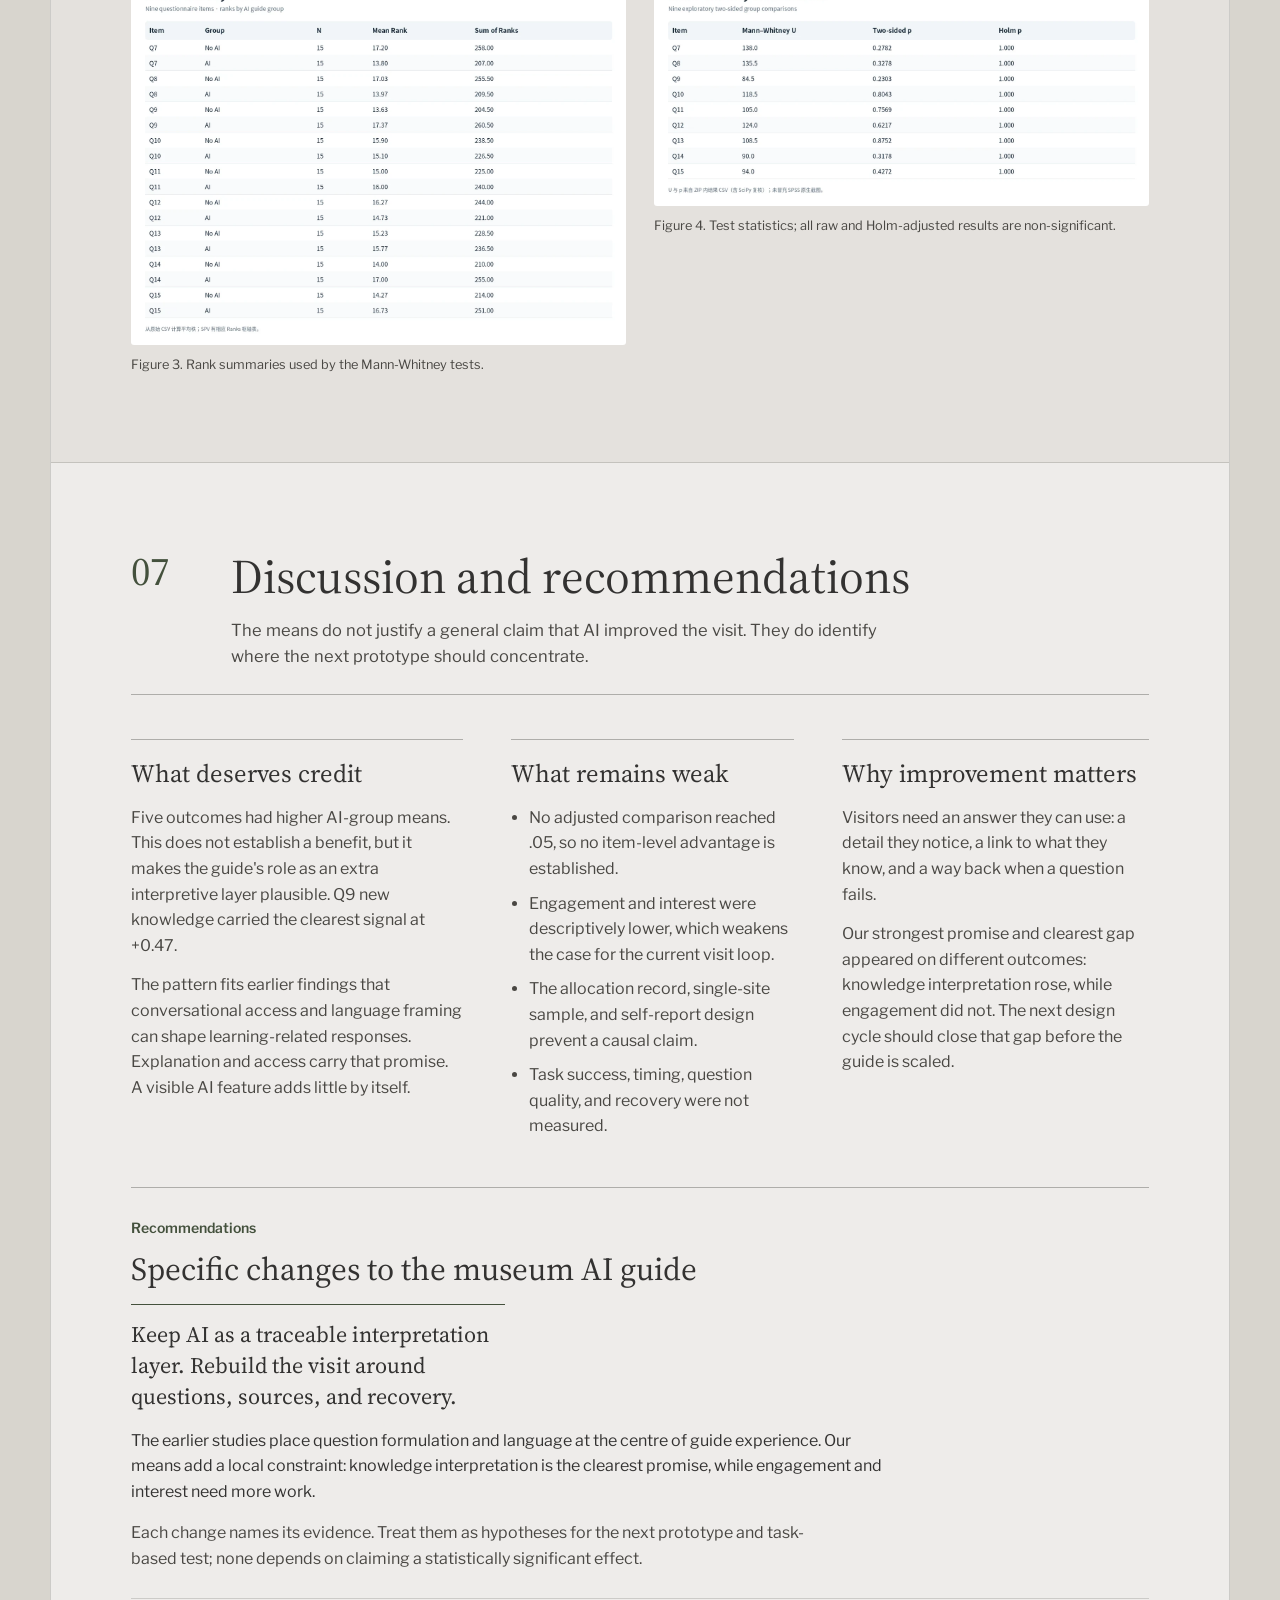
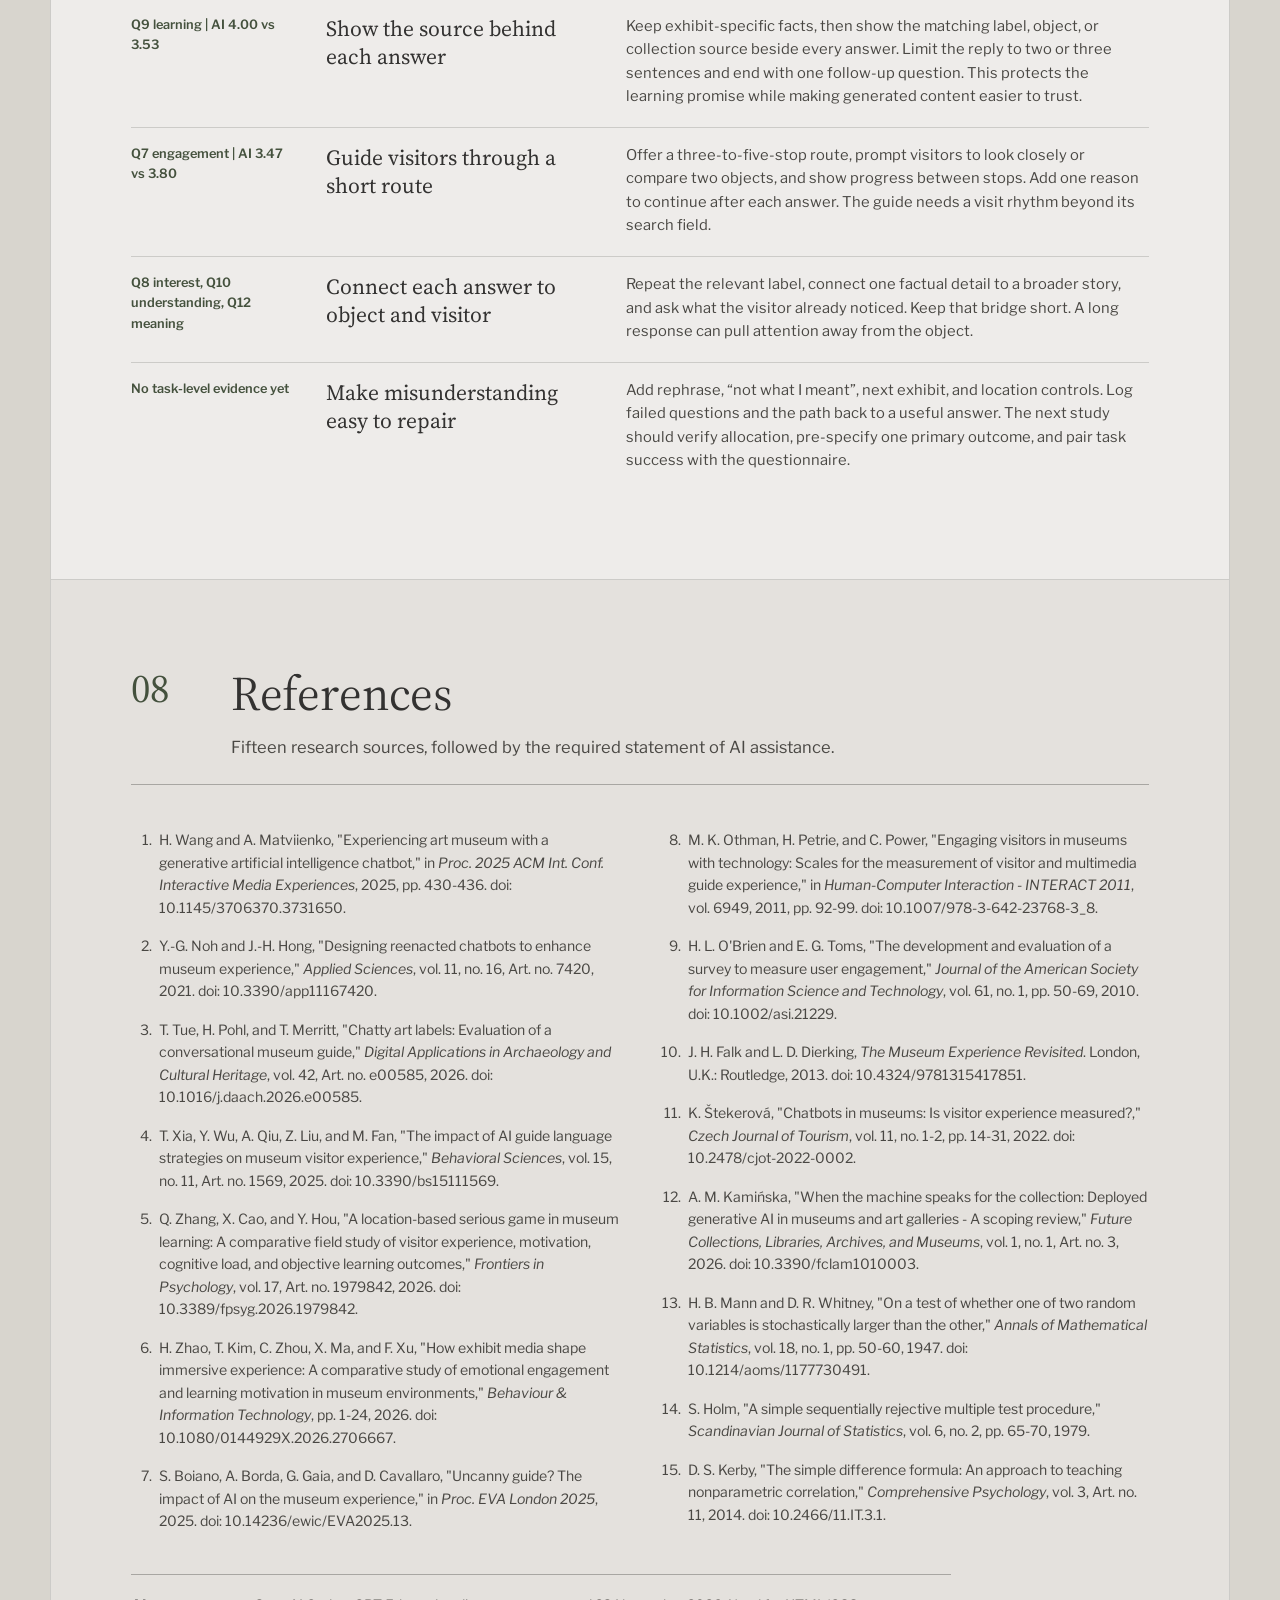
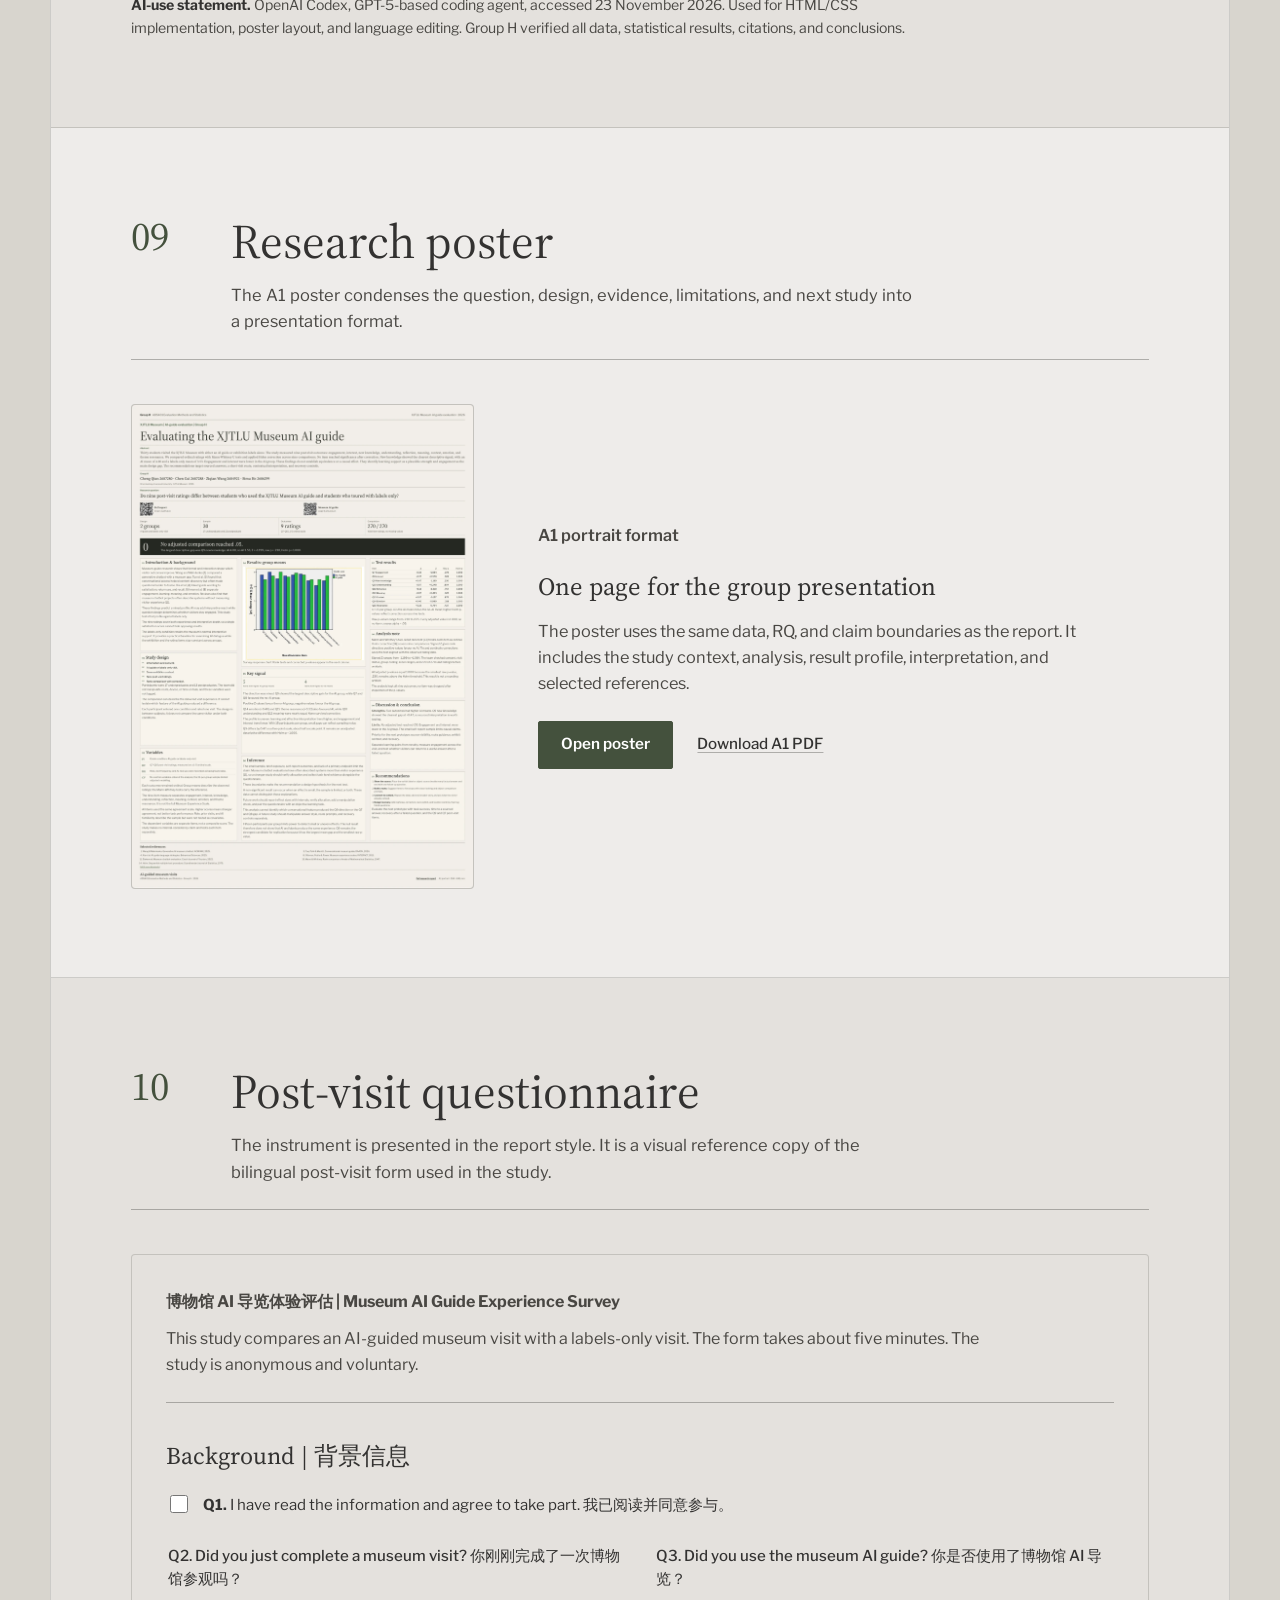
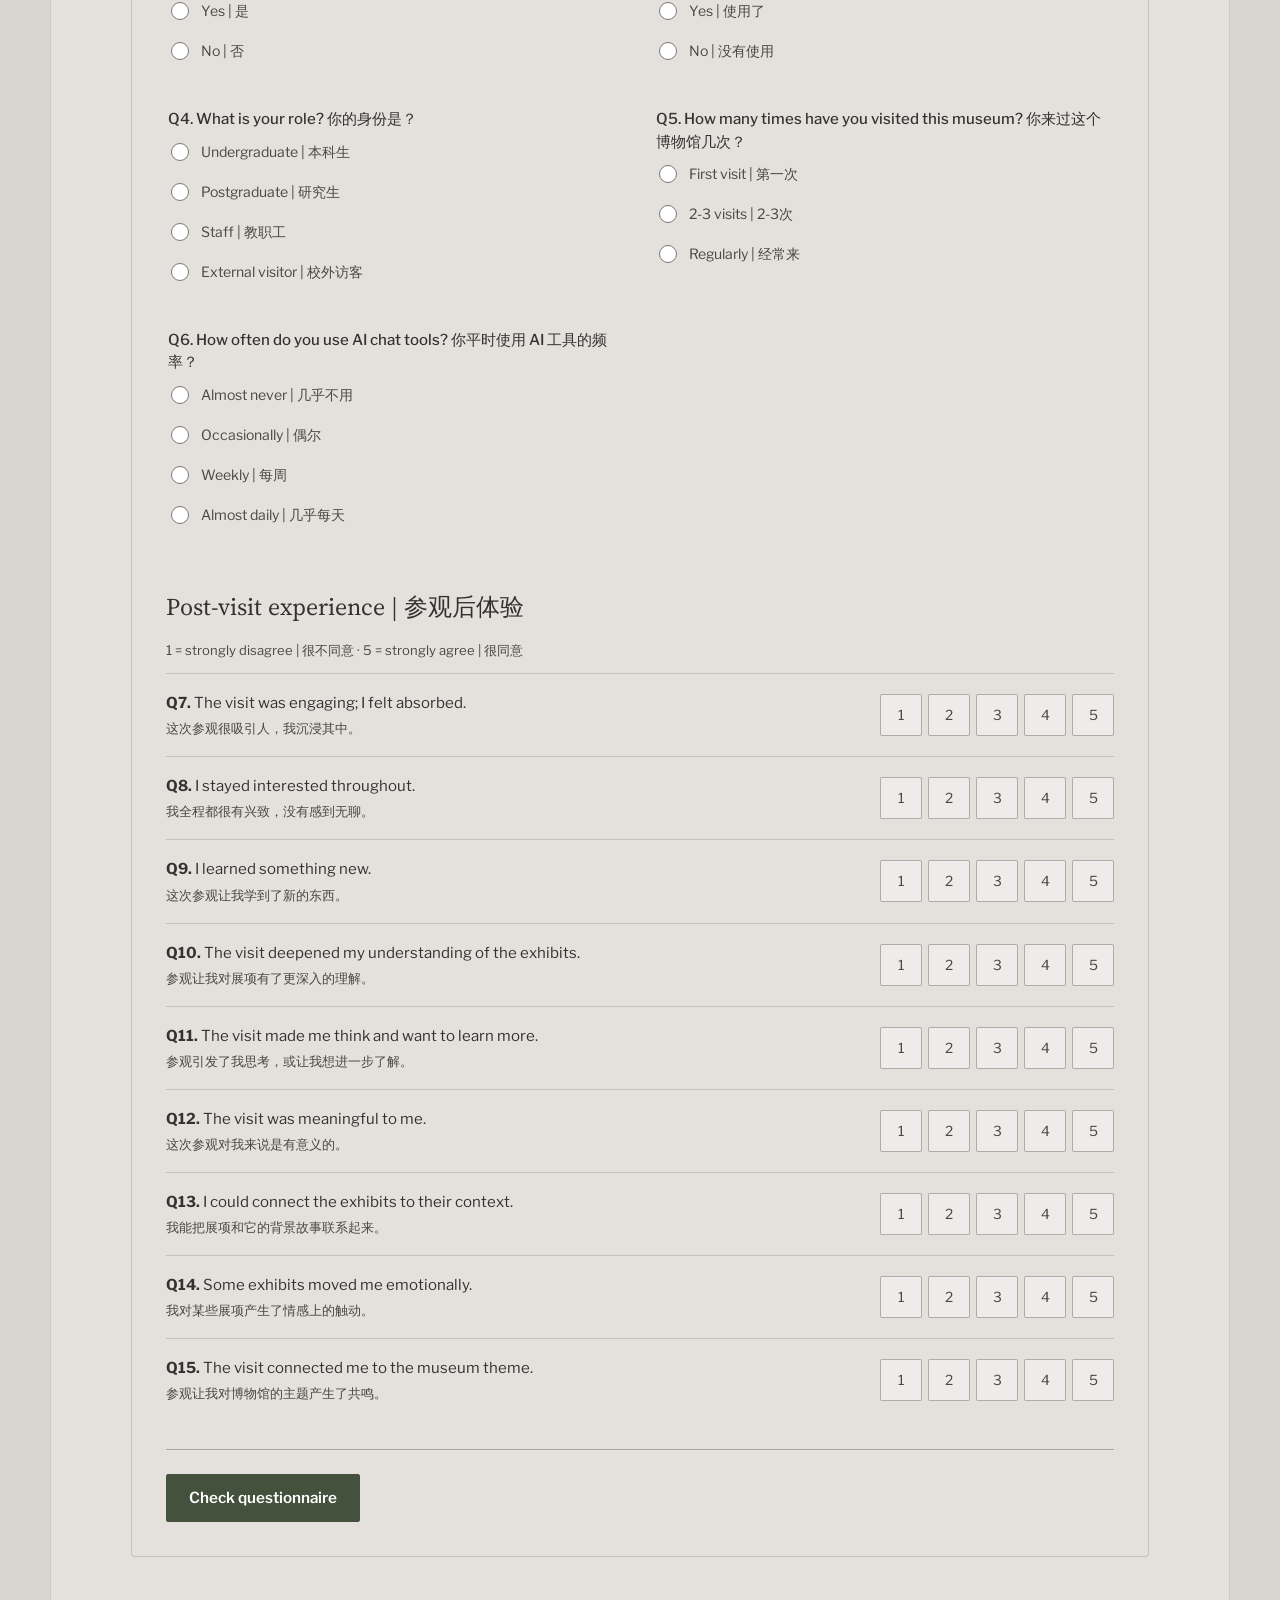
==== commit f17a3bc6: "Match poster chart background to panel" ====
--- a/ADS401_GroupH_Report.html
+++ b/ADS401_GroupH_Report.html
@@ -764,7 +764,7 @@
 
           <div class="poster-layout">
             <a class="poster-preview" href="./poster.html" aria-label="Open the interactive research poster">
-              <img src="./assets/poster-preview.webp?v=newchart" width="1400" height="1983" loading="lazy" alt="Preview of the ADS401 Group H research poster" />
+              <img src="./assets/poster-preview.webp?v=chartbg" width="1400" height="1983" loading="lazy" alt="Preview of the ADS401 Group H research poster" />
             </a>
             <div class="poster-copy">
               <p class="small-label">A1 portrait format</p>
@@ -776,7 +776,7 @@
               </p>
               <div class="poster-actions">
                 <a class="button" href="./poster.html">Open poster</a>
-                <a class="text-link" href="./ADS401_GroupH_Poster.pdf?v=newchart">Download A1 PDF</a>
+                <a class="text-link" href="./ADS401_GroupH_Poster.pdf?v=chartbg">Download A1 PDF</a>
               </div>
             </div>
           </div>
@@ -918,7 +918,7 @@
               <a href="./ADS401_GroupH_Q7-Q15_results_01.csv">Result table</a>
               <a href="./ADS401_GroupH_questionnaire_analysis_01.sps">Analysis syntax</a>
               <a href="./ADS401_GroupH_Presentation3Slides.pdf">Presentation 3</a>
-              <a href="./ADS401_GroupH_Poster.pdf?v=newchart">A1 poster</a>
+              <a href="./ADS401_GroupH_Poster.pdf?v=chartbg">A1 poster</a>
             </div>
           </div>
           <div class="footer-lead">
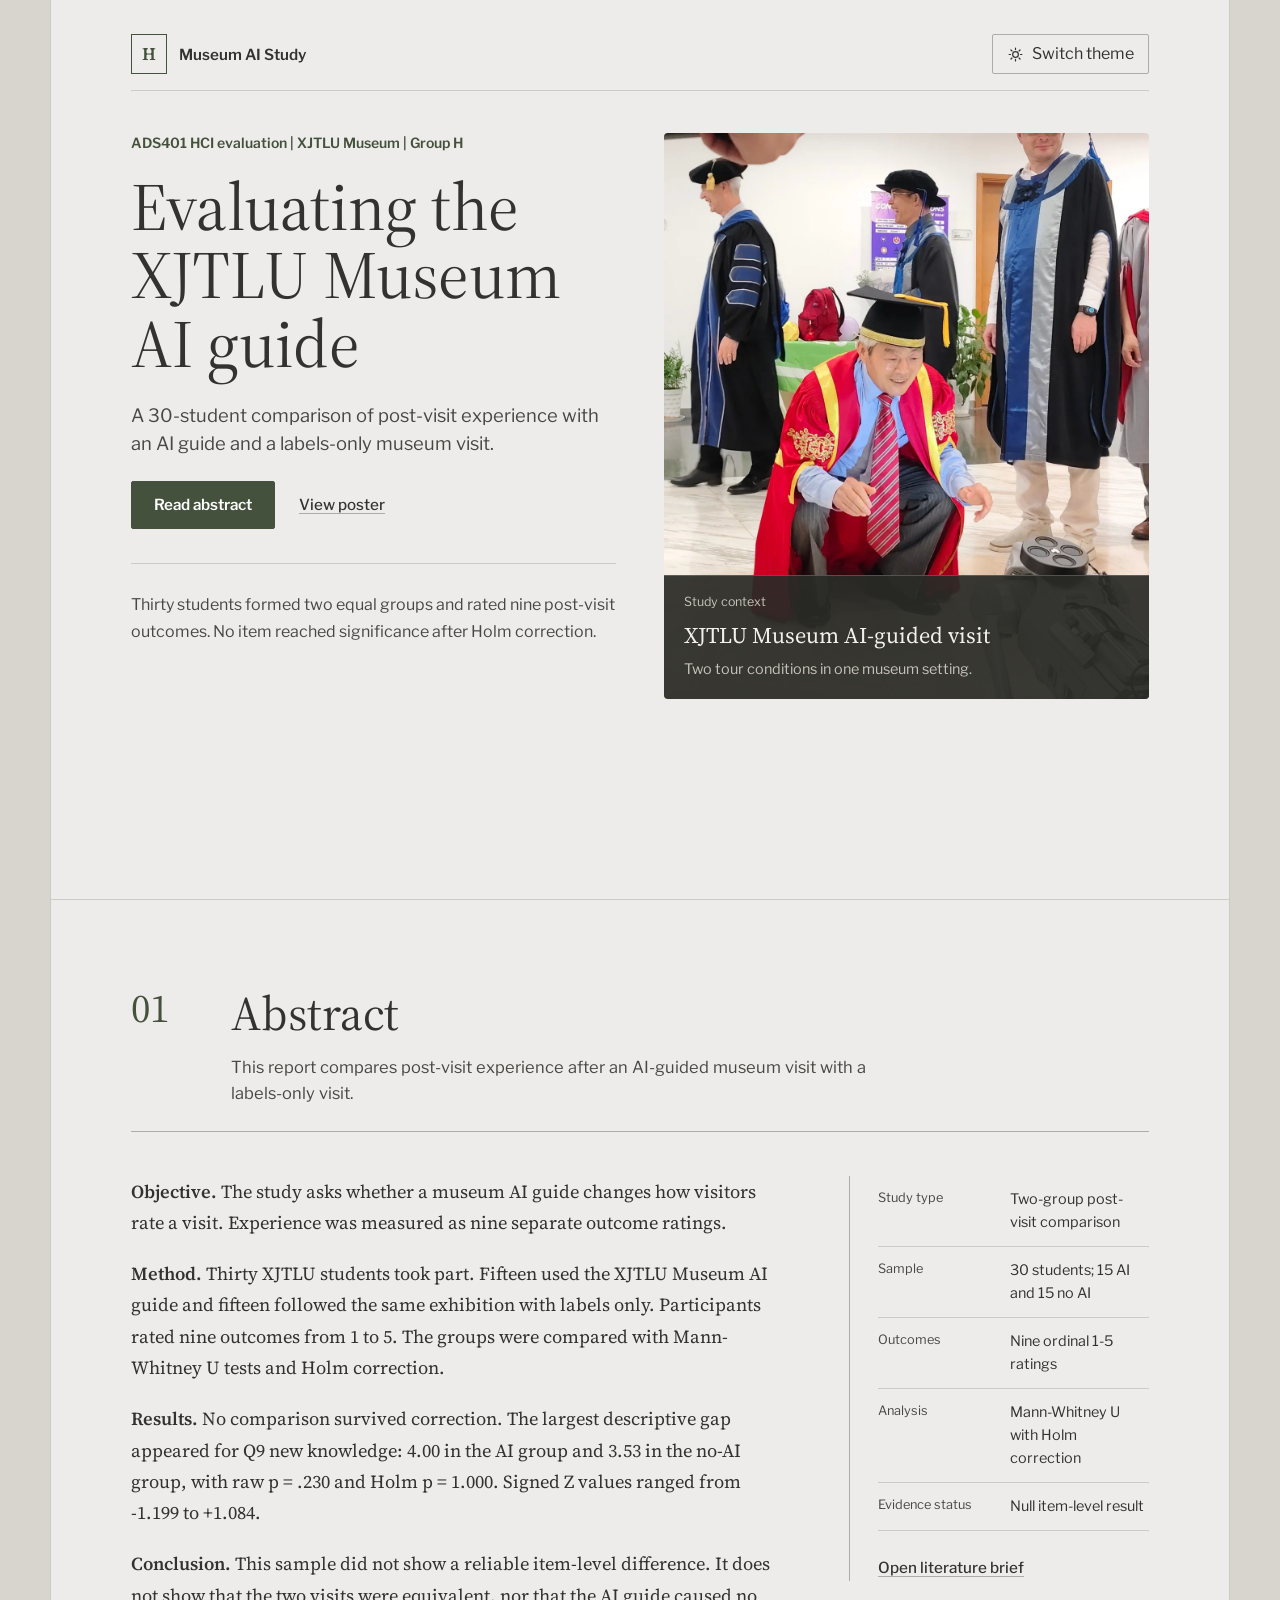
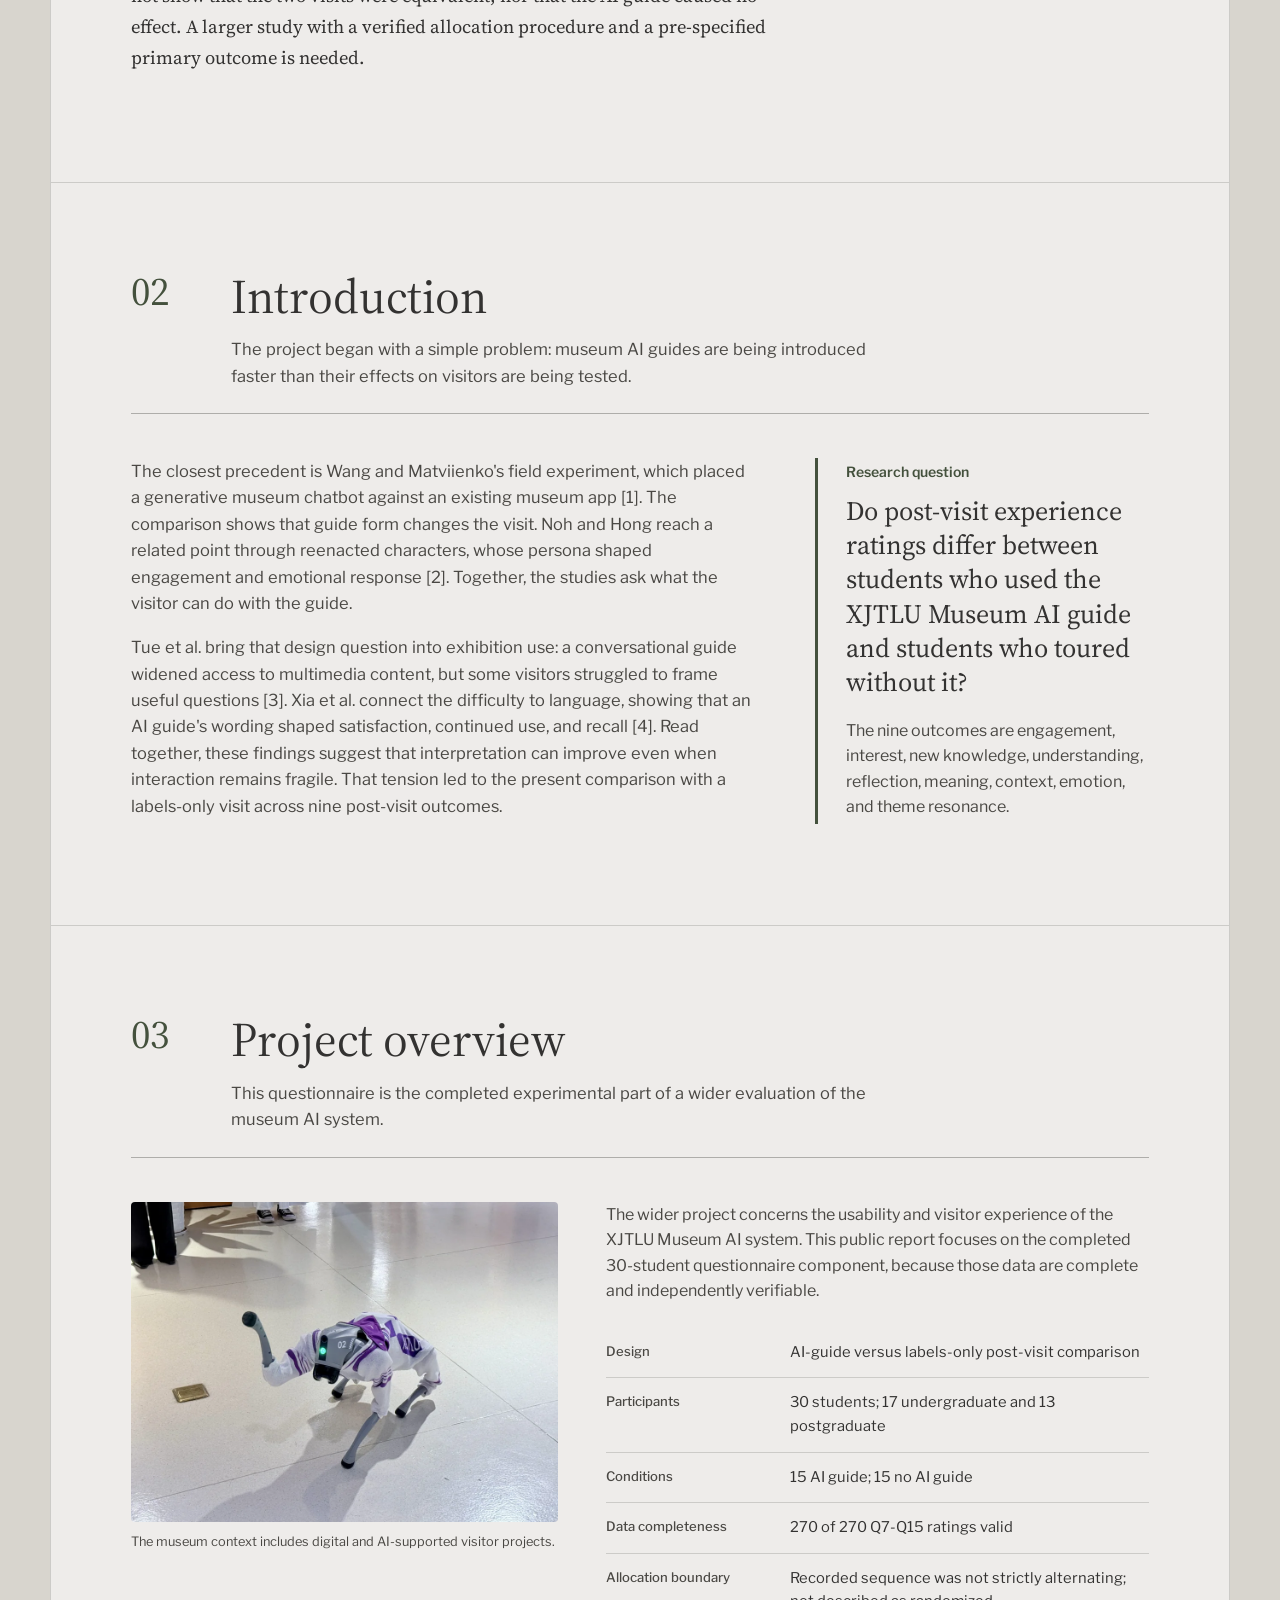
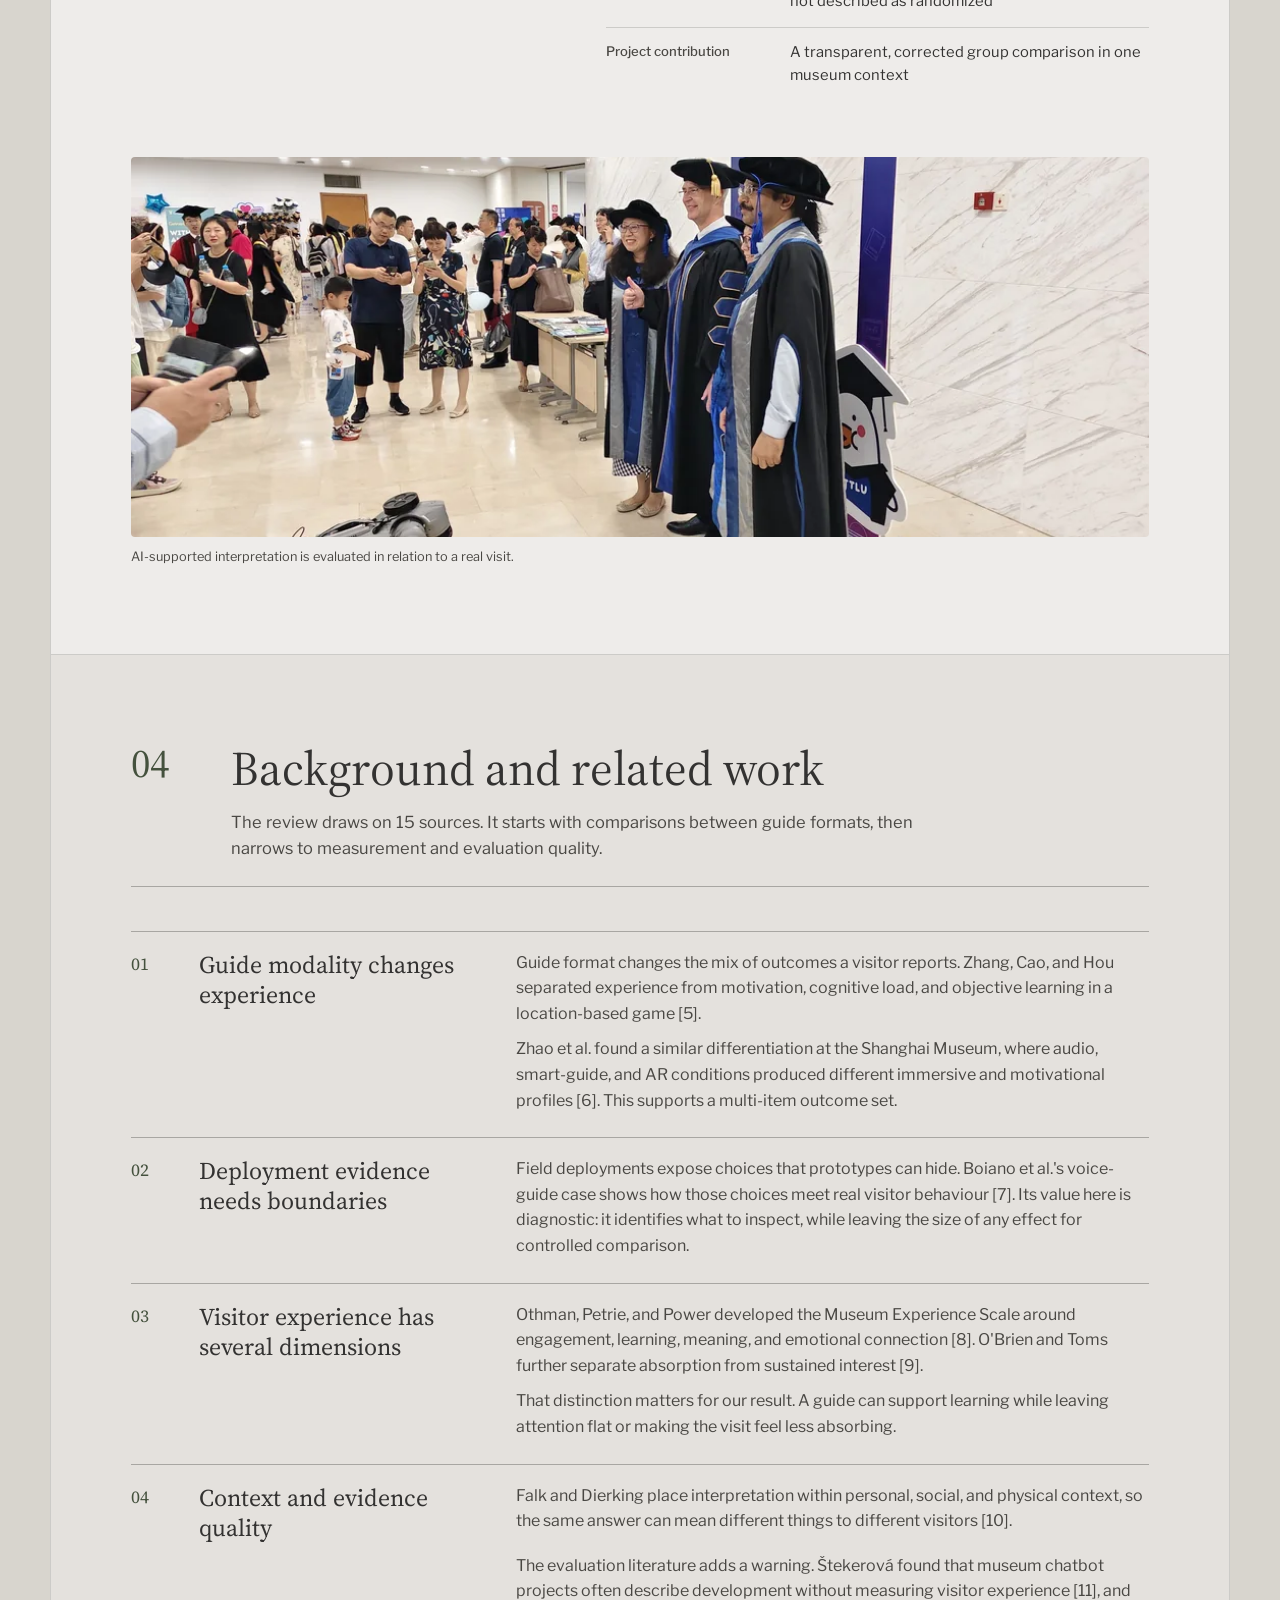
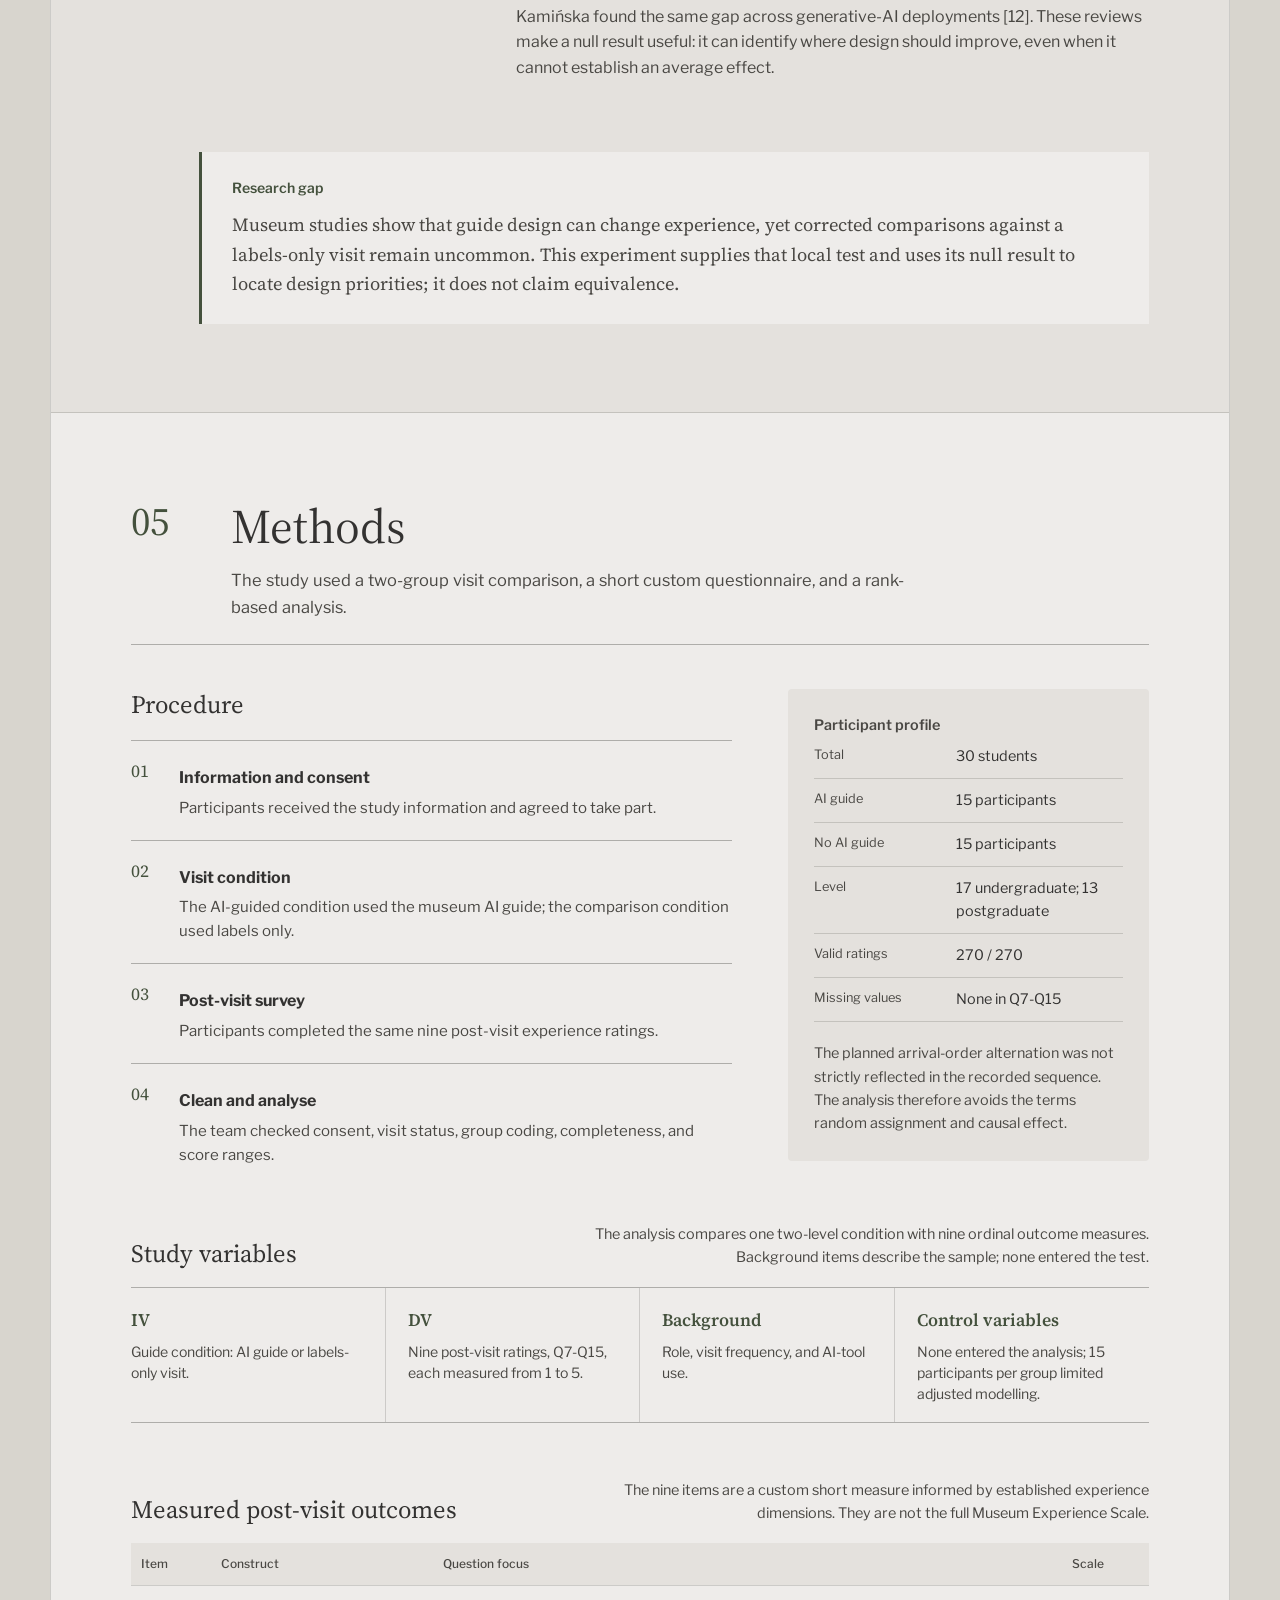
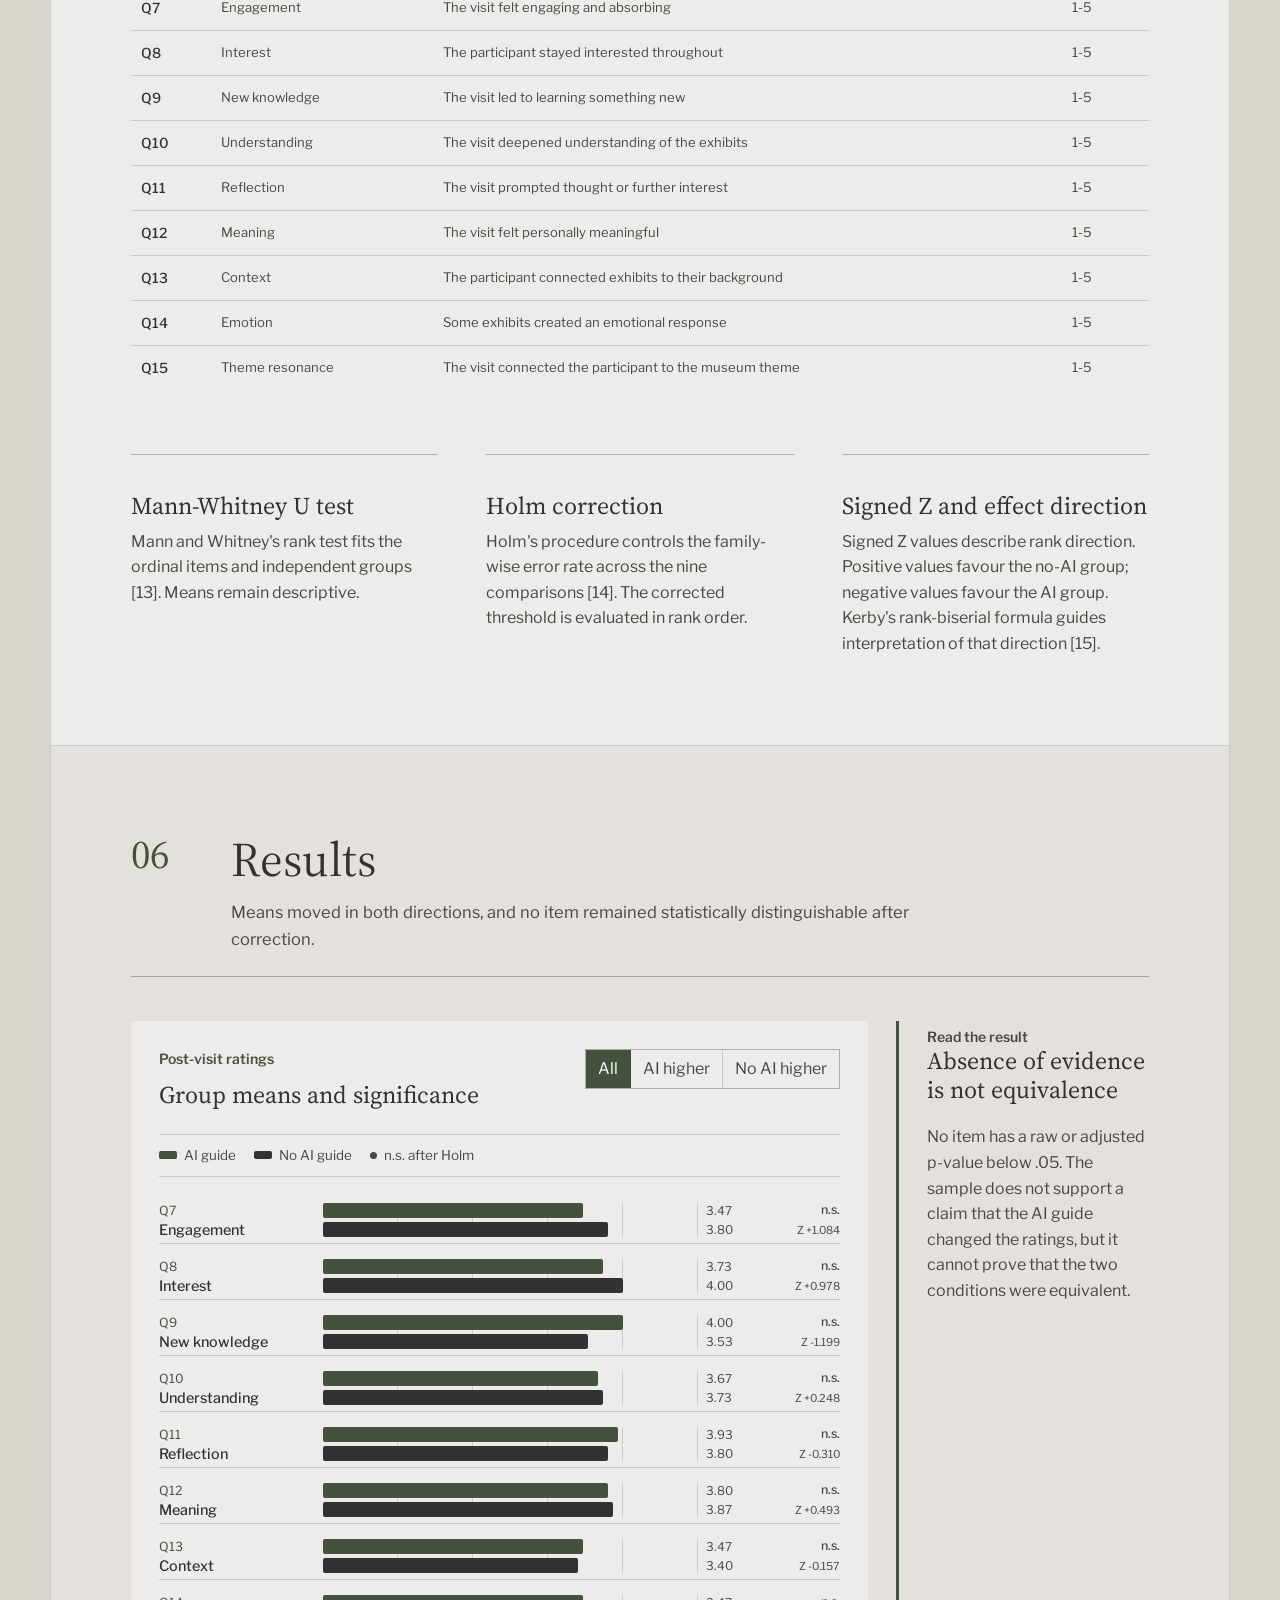
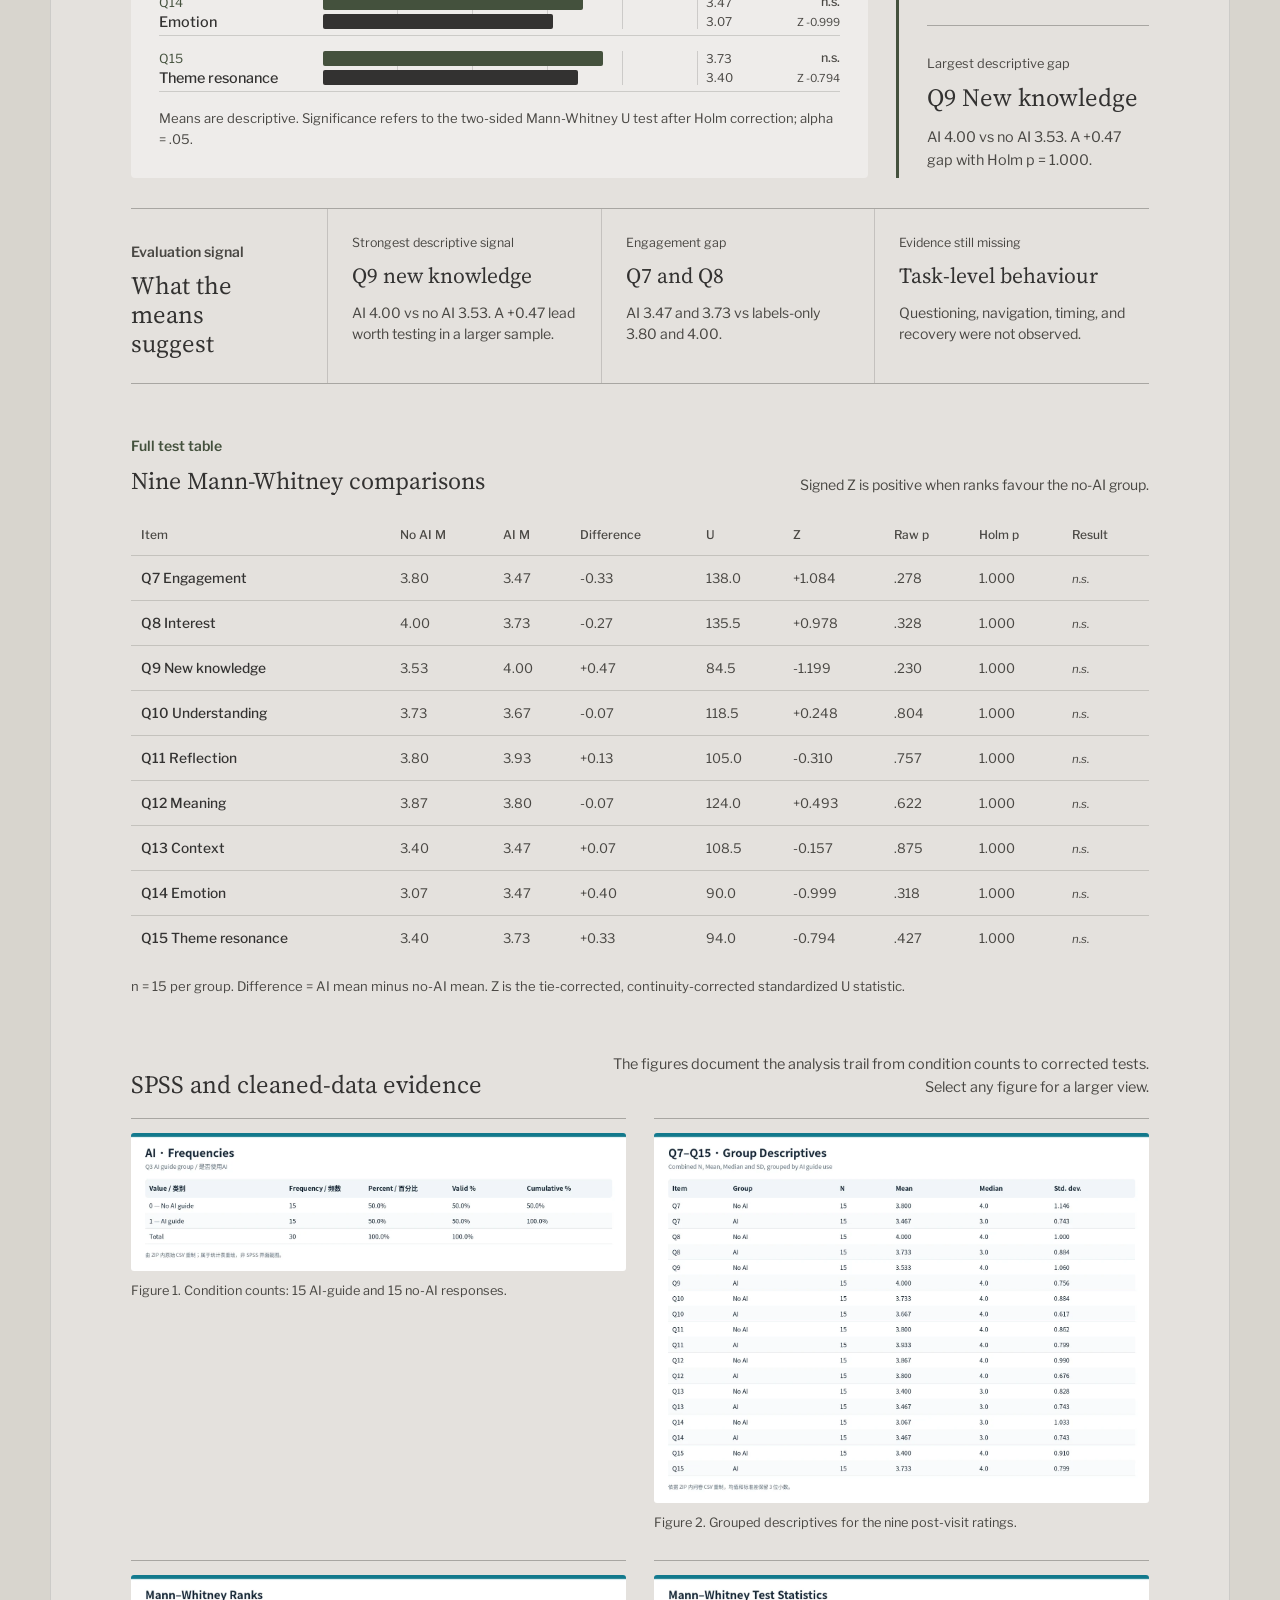
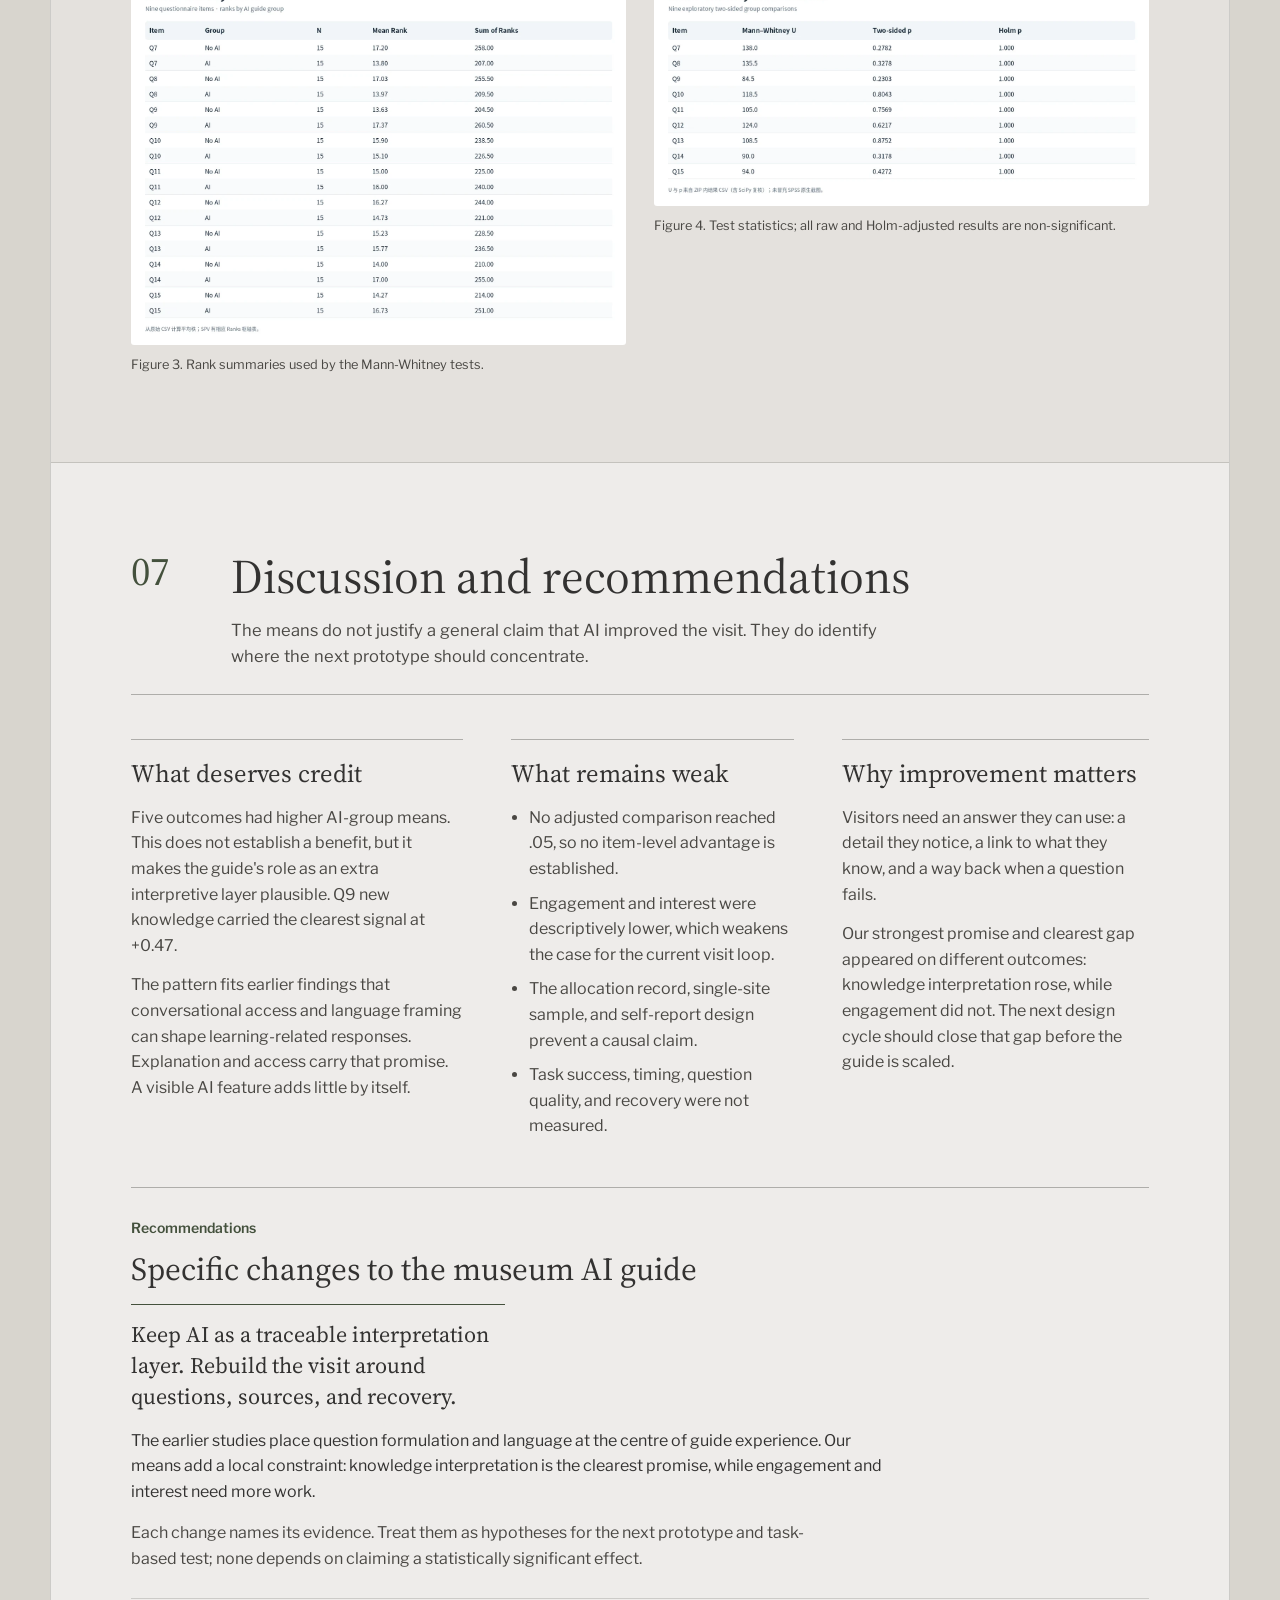
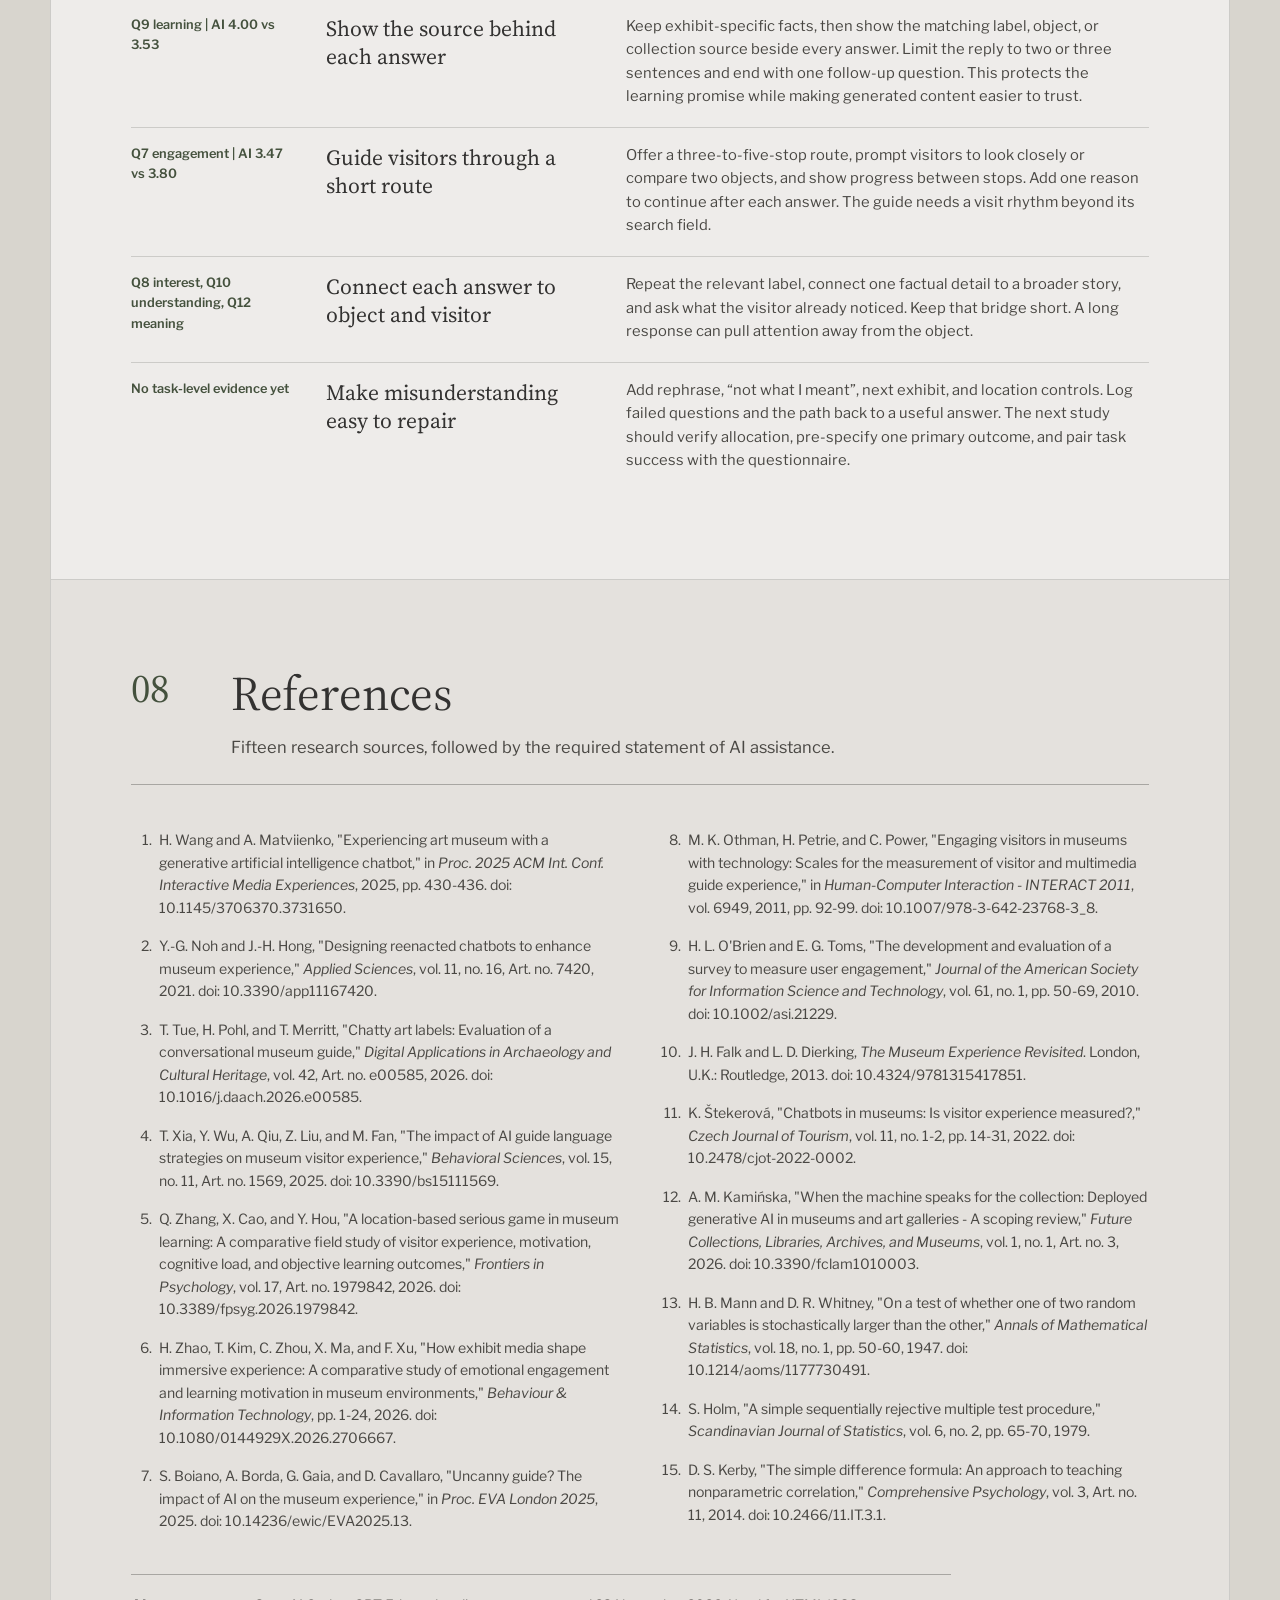
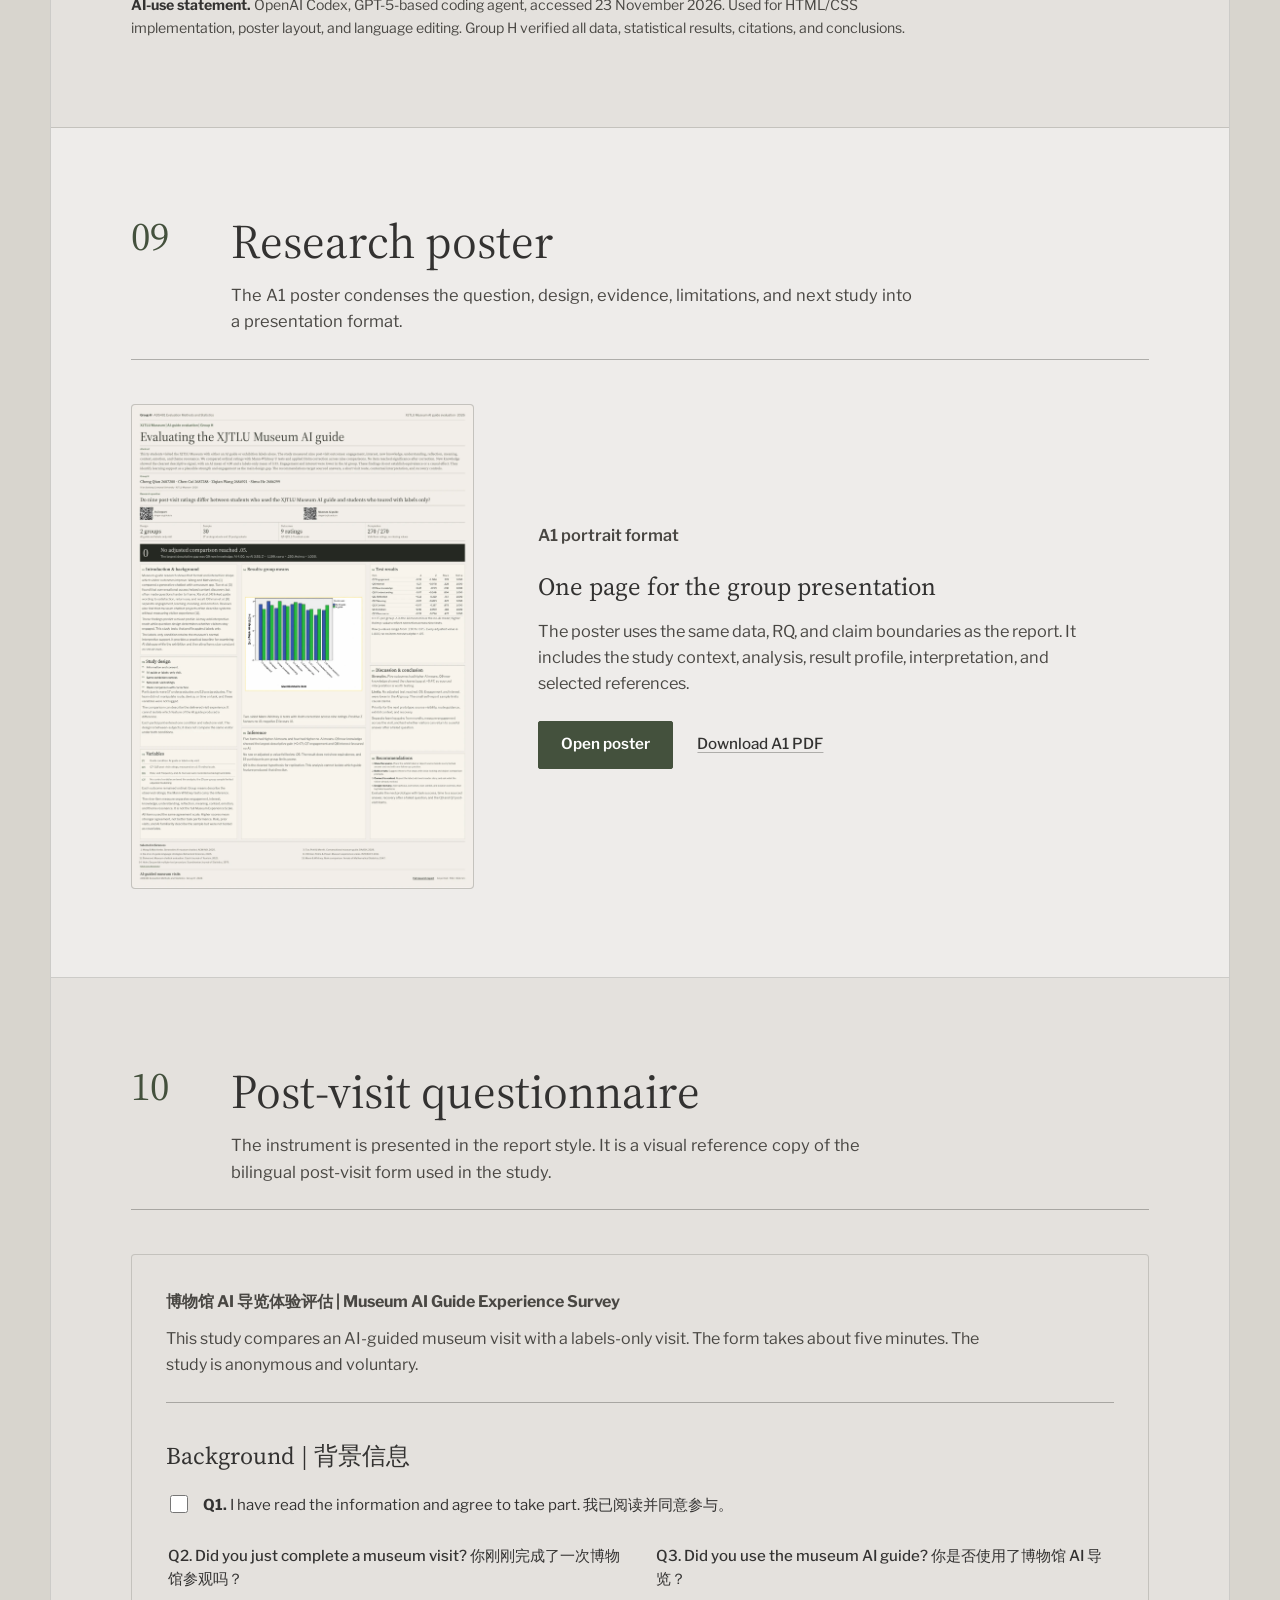
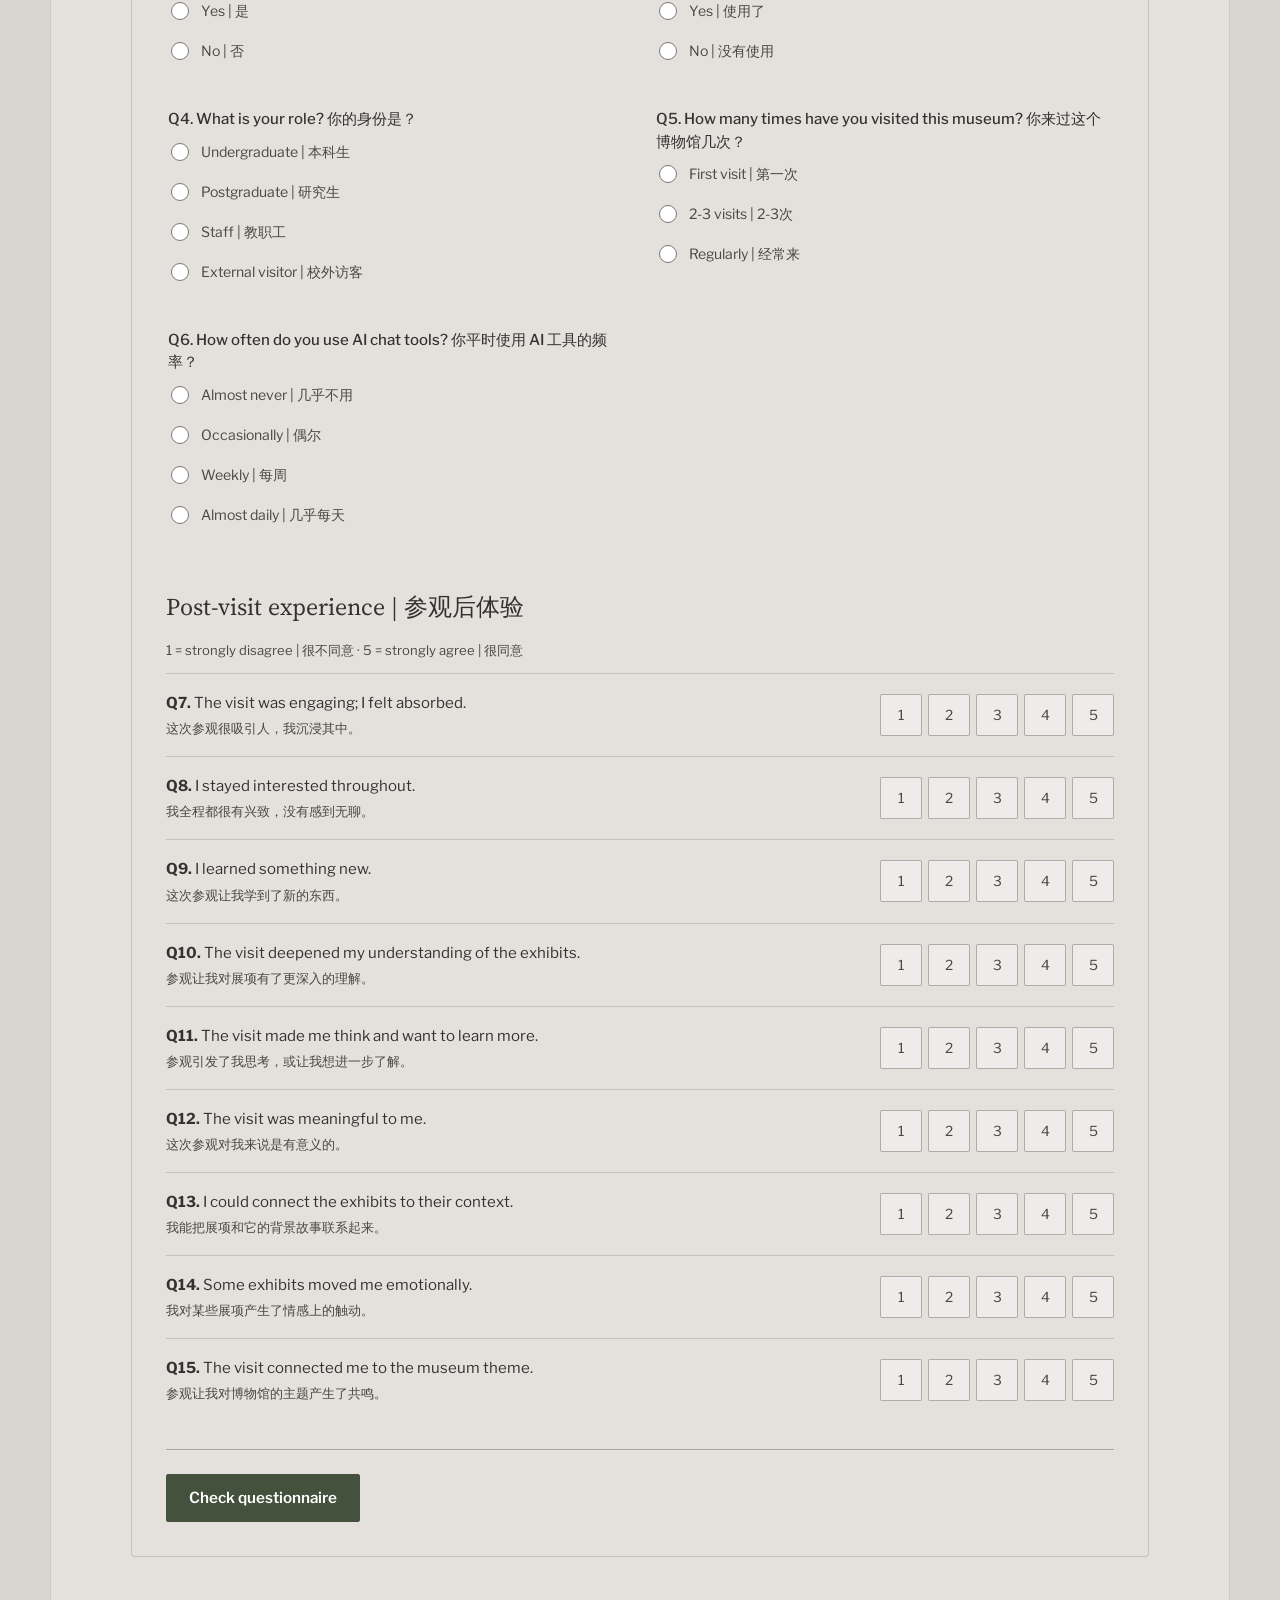
==== commit ab5c097a: "Refine poster chart alignment and remove redundant panels" ====
--- a/ADS401_GroupH_Report.html
+++ b/ADS401_GroupH_Report.html
@@ -764,7 +764,7 @@
 
           <div class="poster-layout">
             <a class="poster-preview" href="./poster.html" aria-label="Open the interactive research poster">
-              <img src="./assets/poster-preview.webp?v=chartbg" width="1400" height="1983" loading="lazy" alt="Preview of the ADS401 Group H research poster" />
+              <img src="./assets/poster-preview.webp?v=layout2" width="1400" height="1983" loading="lazy" alt="Preview of the ADS401 Group H research poster" />
             </a>
             <div class="poster-copy">
               <p class="small-label">A1 portrait format</p>
@@ -776,7 +776,7 @@
               </p>
               <div class="poster-actions">
                 <a class="button" href="./poster.html">Open poster</a>
-                <a class="text-link" href="./ADS401_GroupH_Poster.pdf?v=chartbg">Download A1 PDF</a>
+                <a class="text-link" href="./ADS401_GroupH_Poster.pdf?v=layout2">Download A1 PDF</a>
               </div>
             </div>
           </div>
@@ -918,7 +918,7 @@
               <a href="./ADS401_GroupH_Q7-Q15_results_01.csv">Result table</a>
               <a href="./ADS401_GroupH_questionnaire_analysis_01.sps">Analysis syntax</a>
               <a href="./ADS401_GroupH_Presentation3Slides.pdf">Presentation 3</a>
-              <a href="./ADS401_GroupH_Poster.pdf?v=chartbg">A1 poster</a>
+              <a href="./ADS401_GroupH_Poster.pdf?v=layout2">A1 poster</a>
             </div>
           </div>
           <div class="footer-lead">
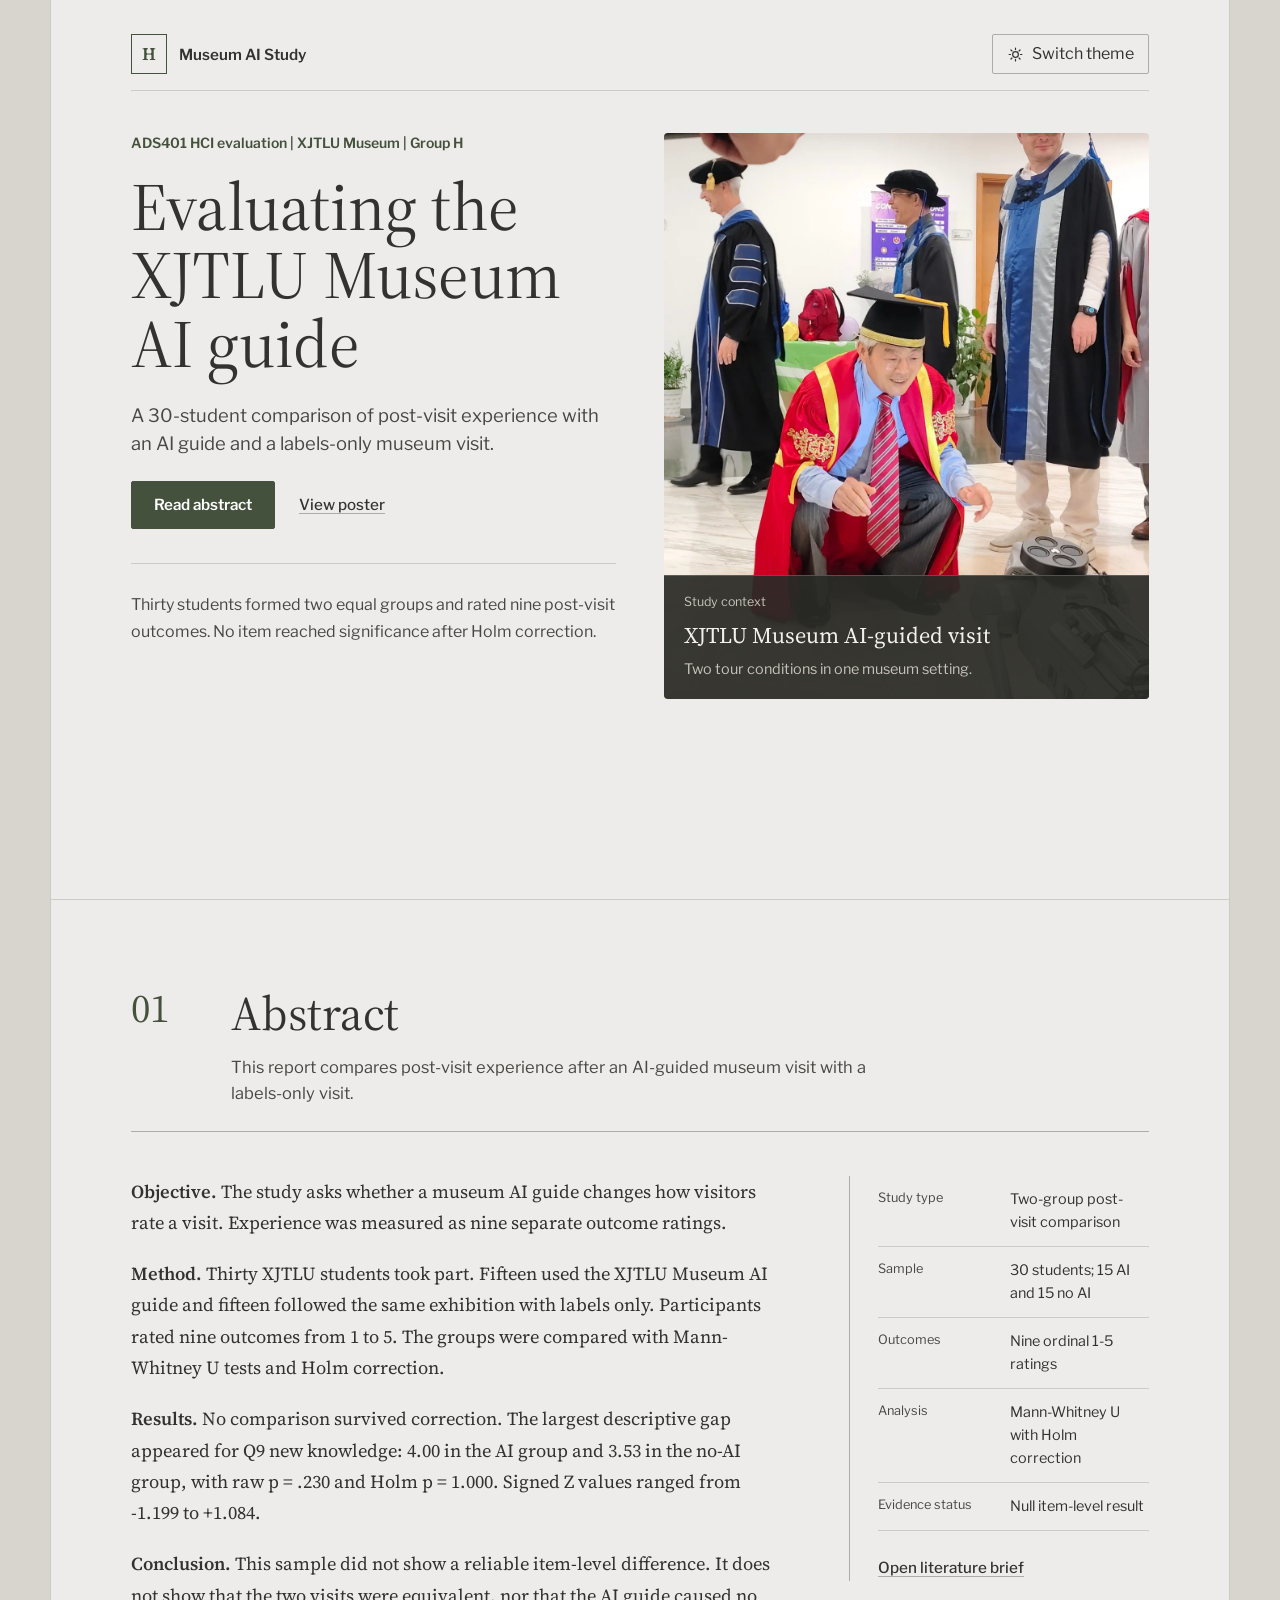
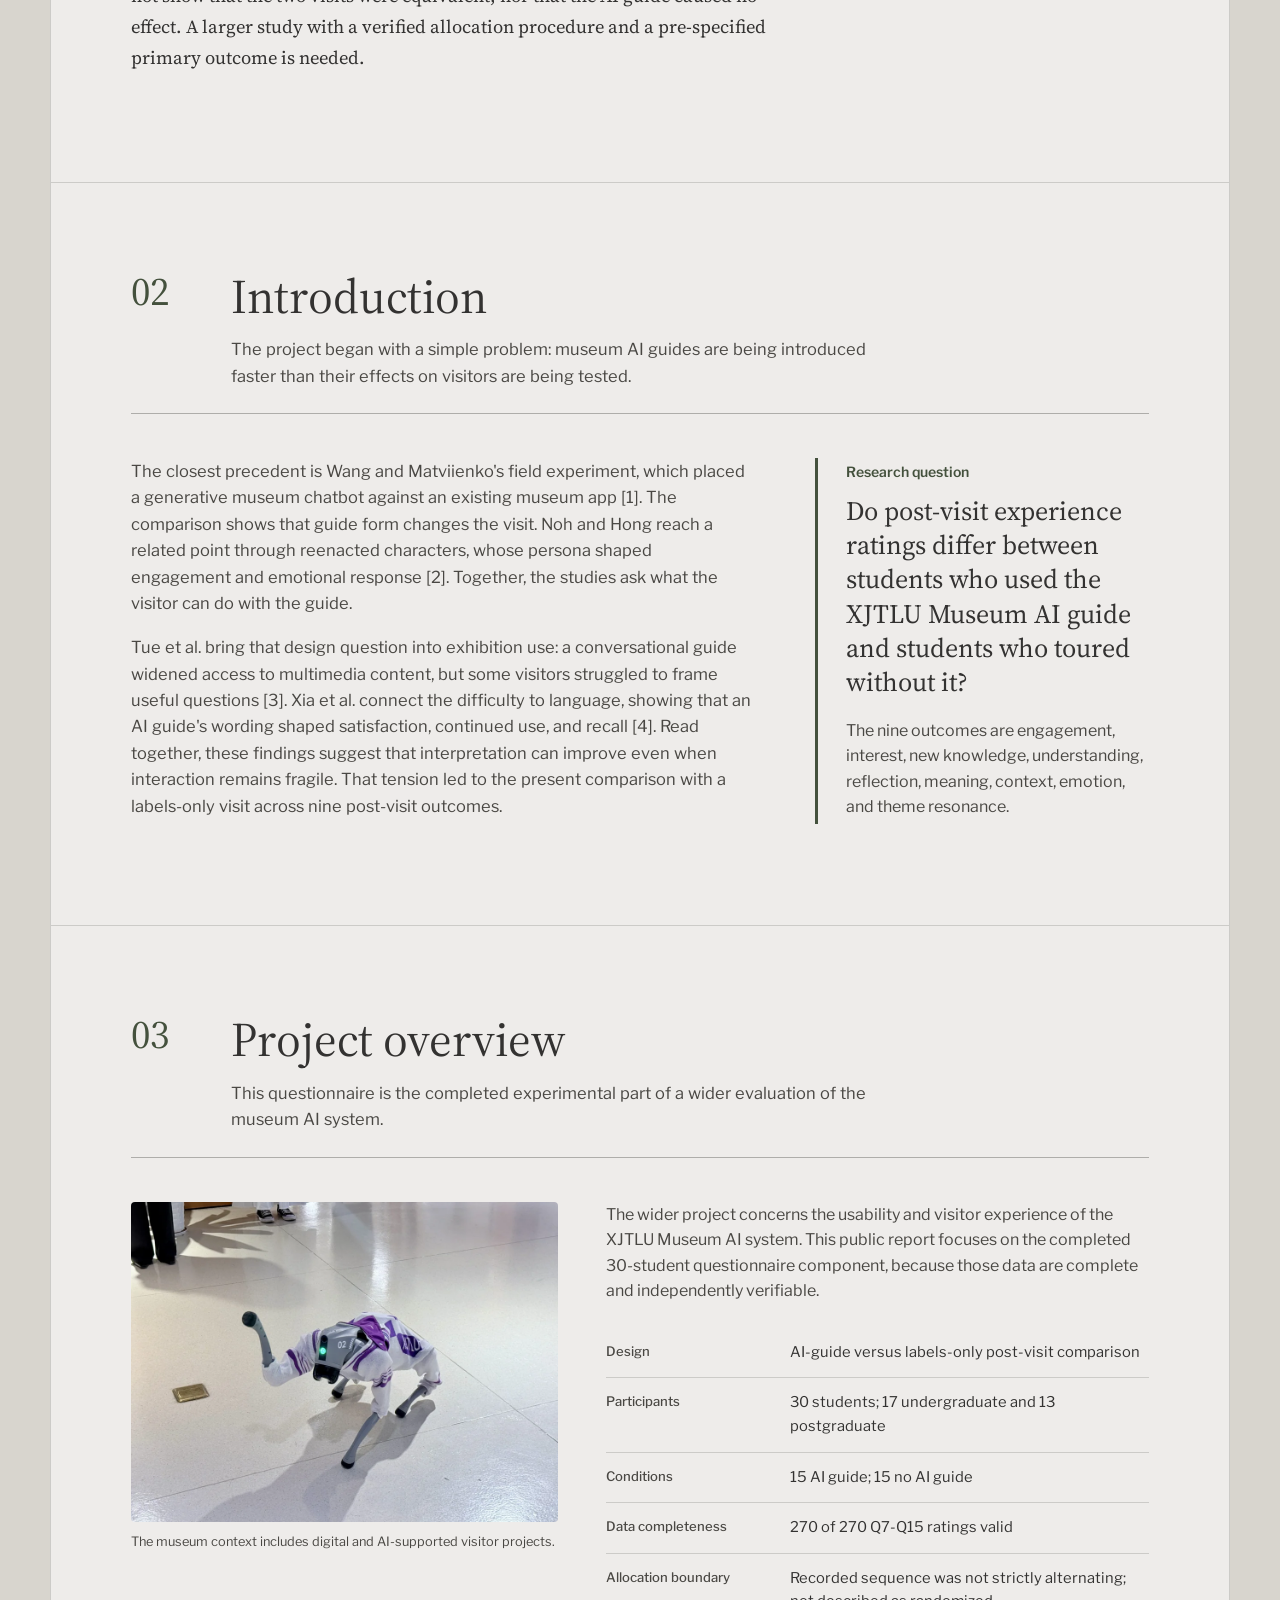
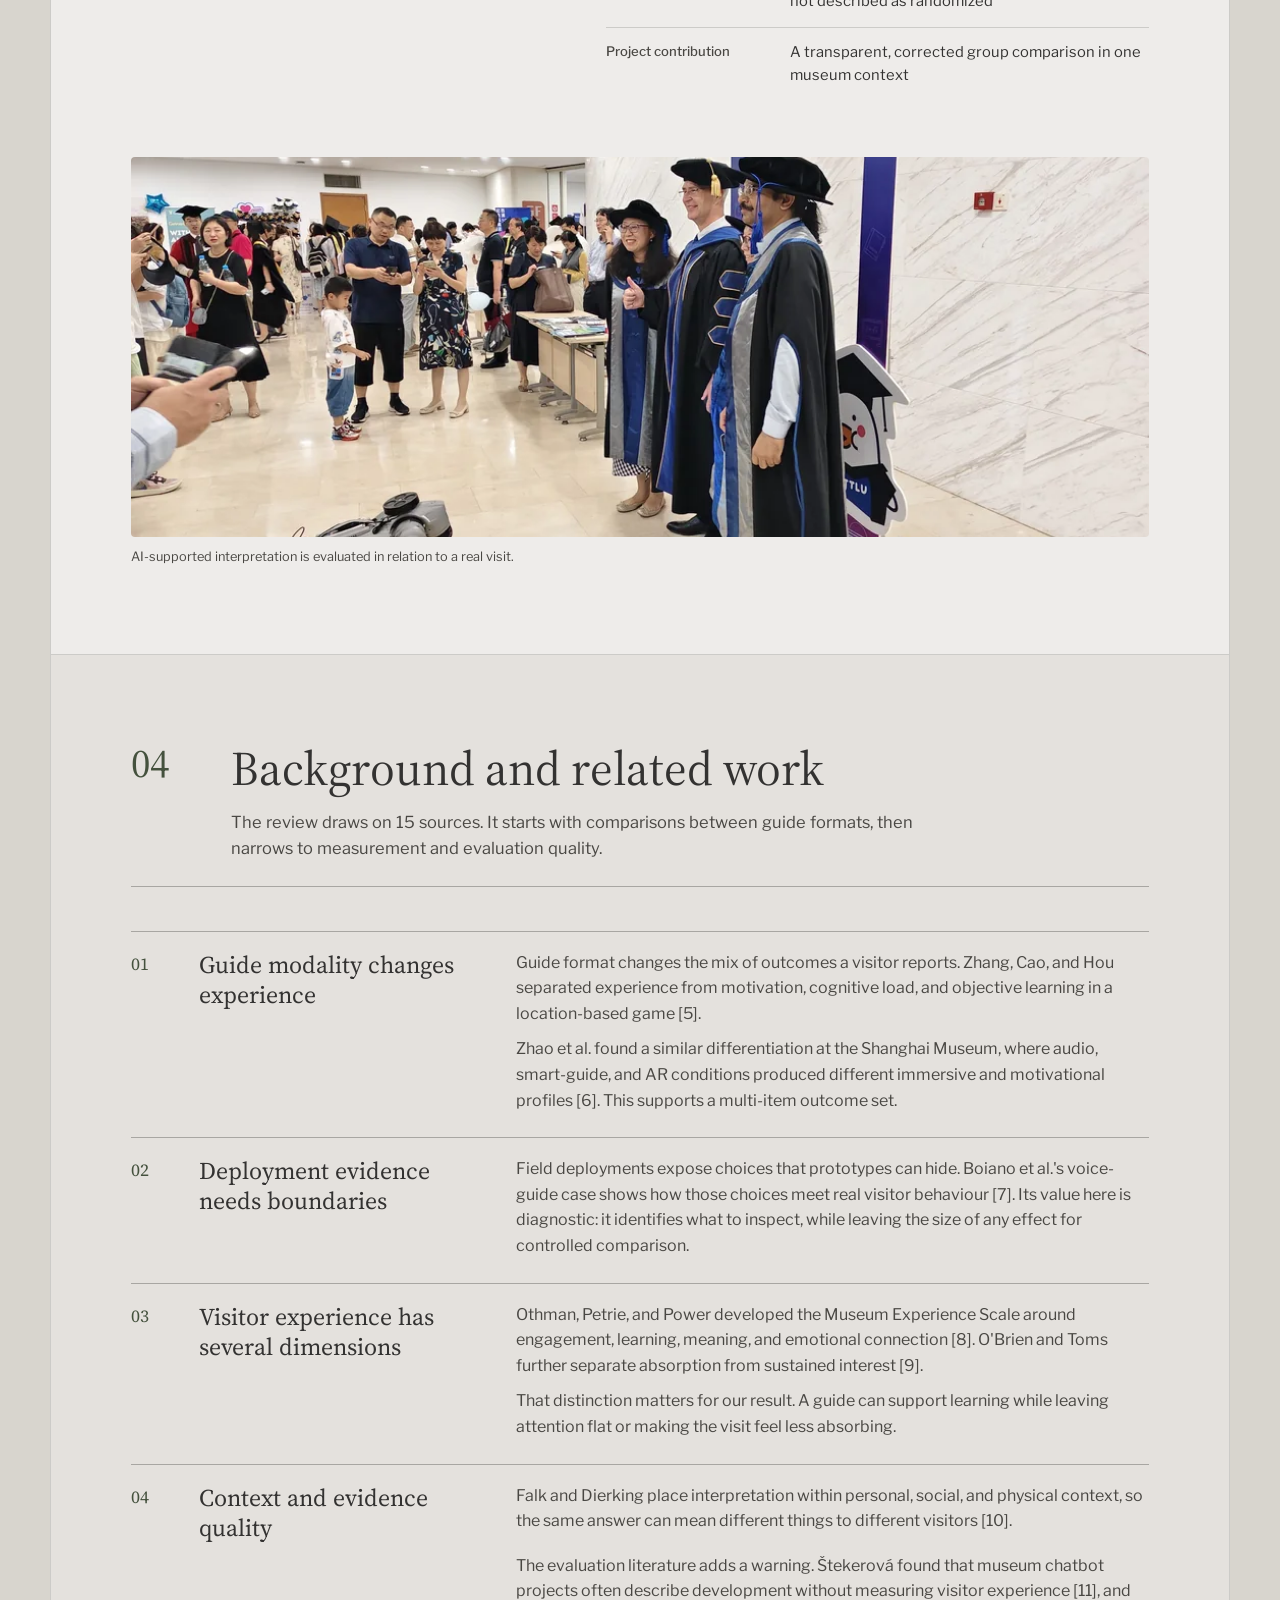
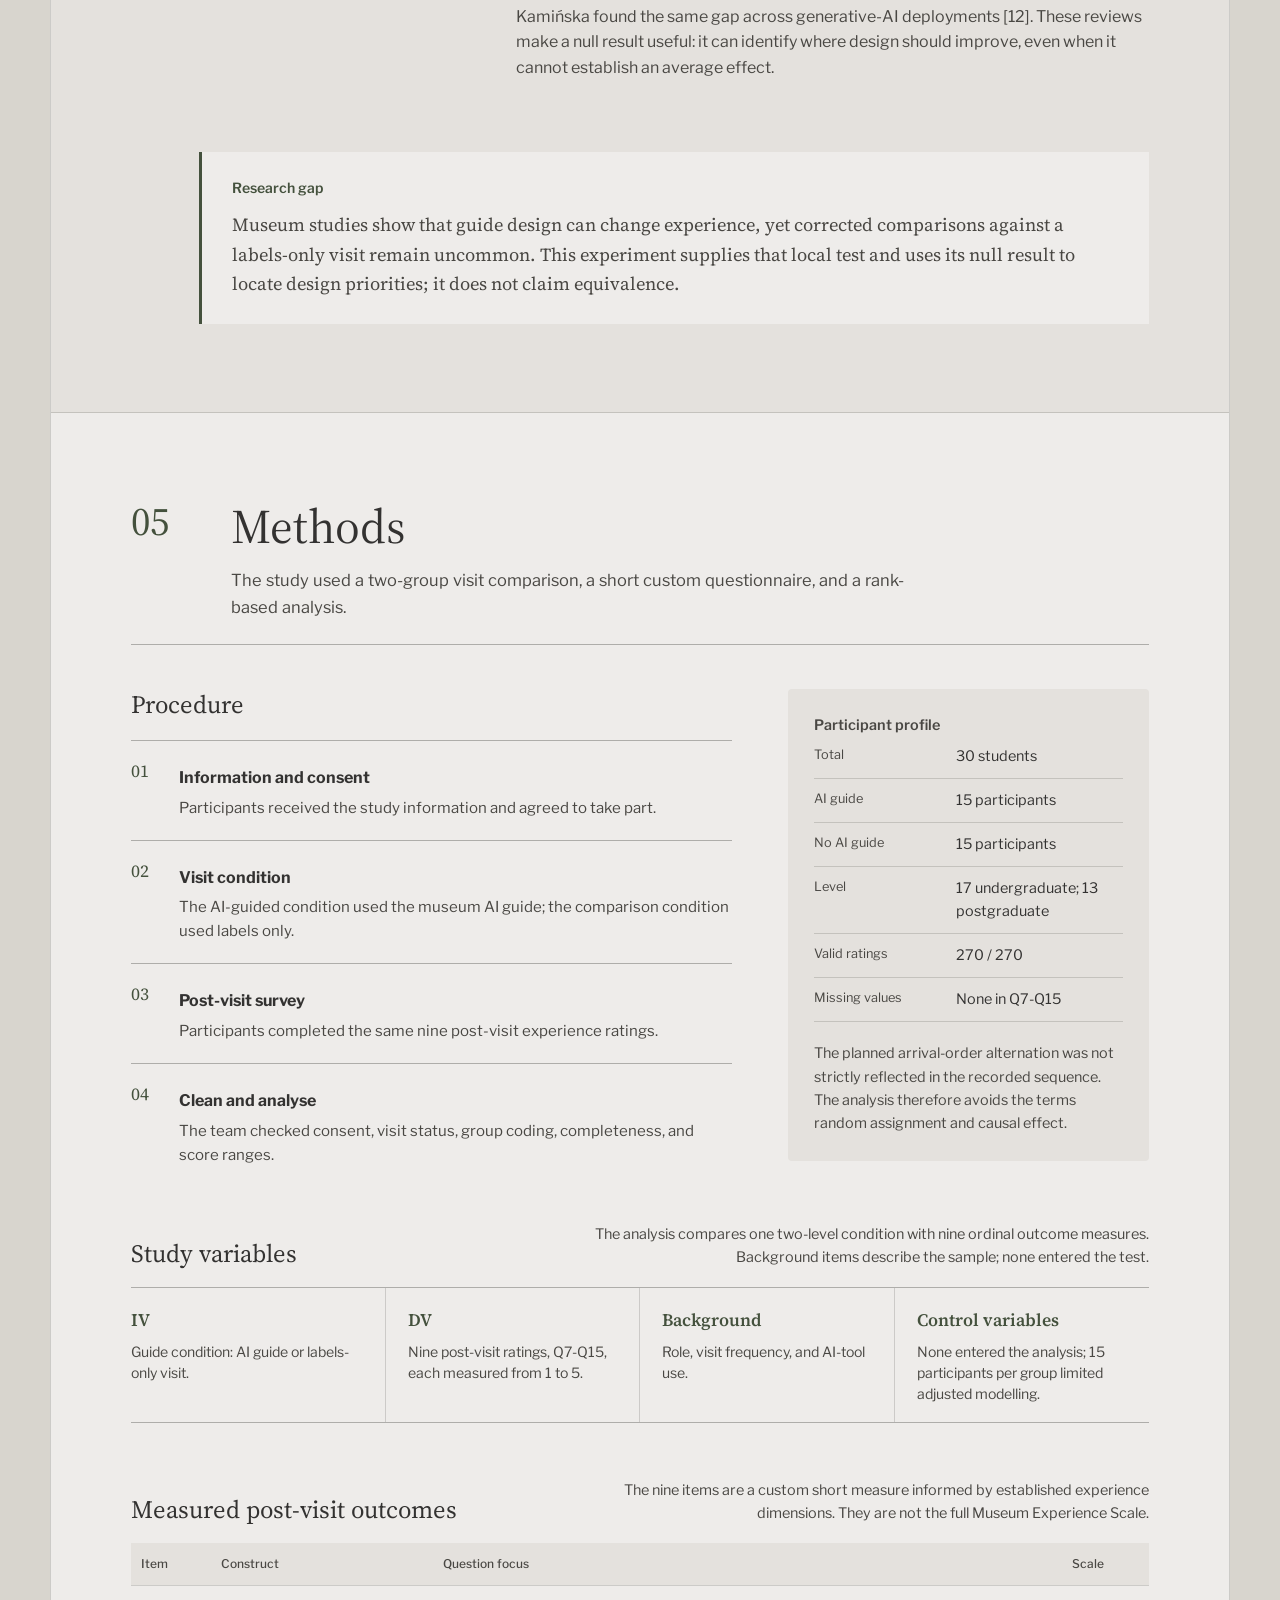
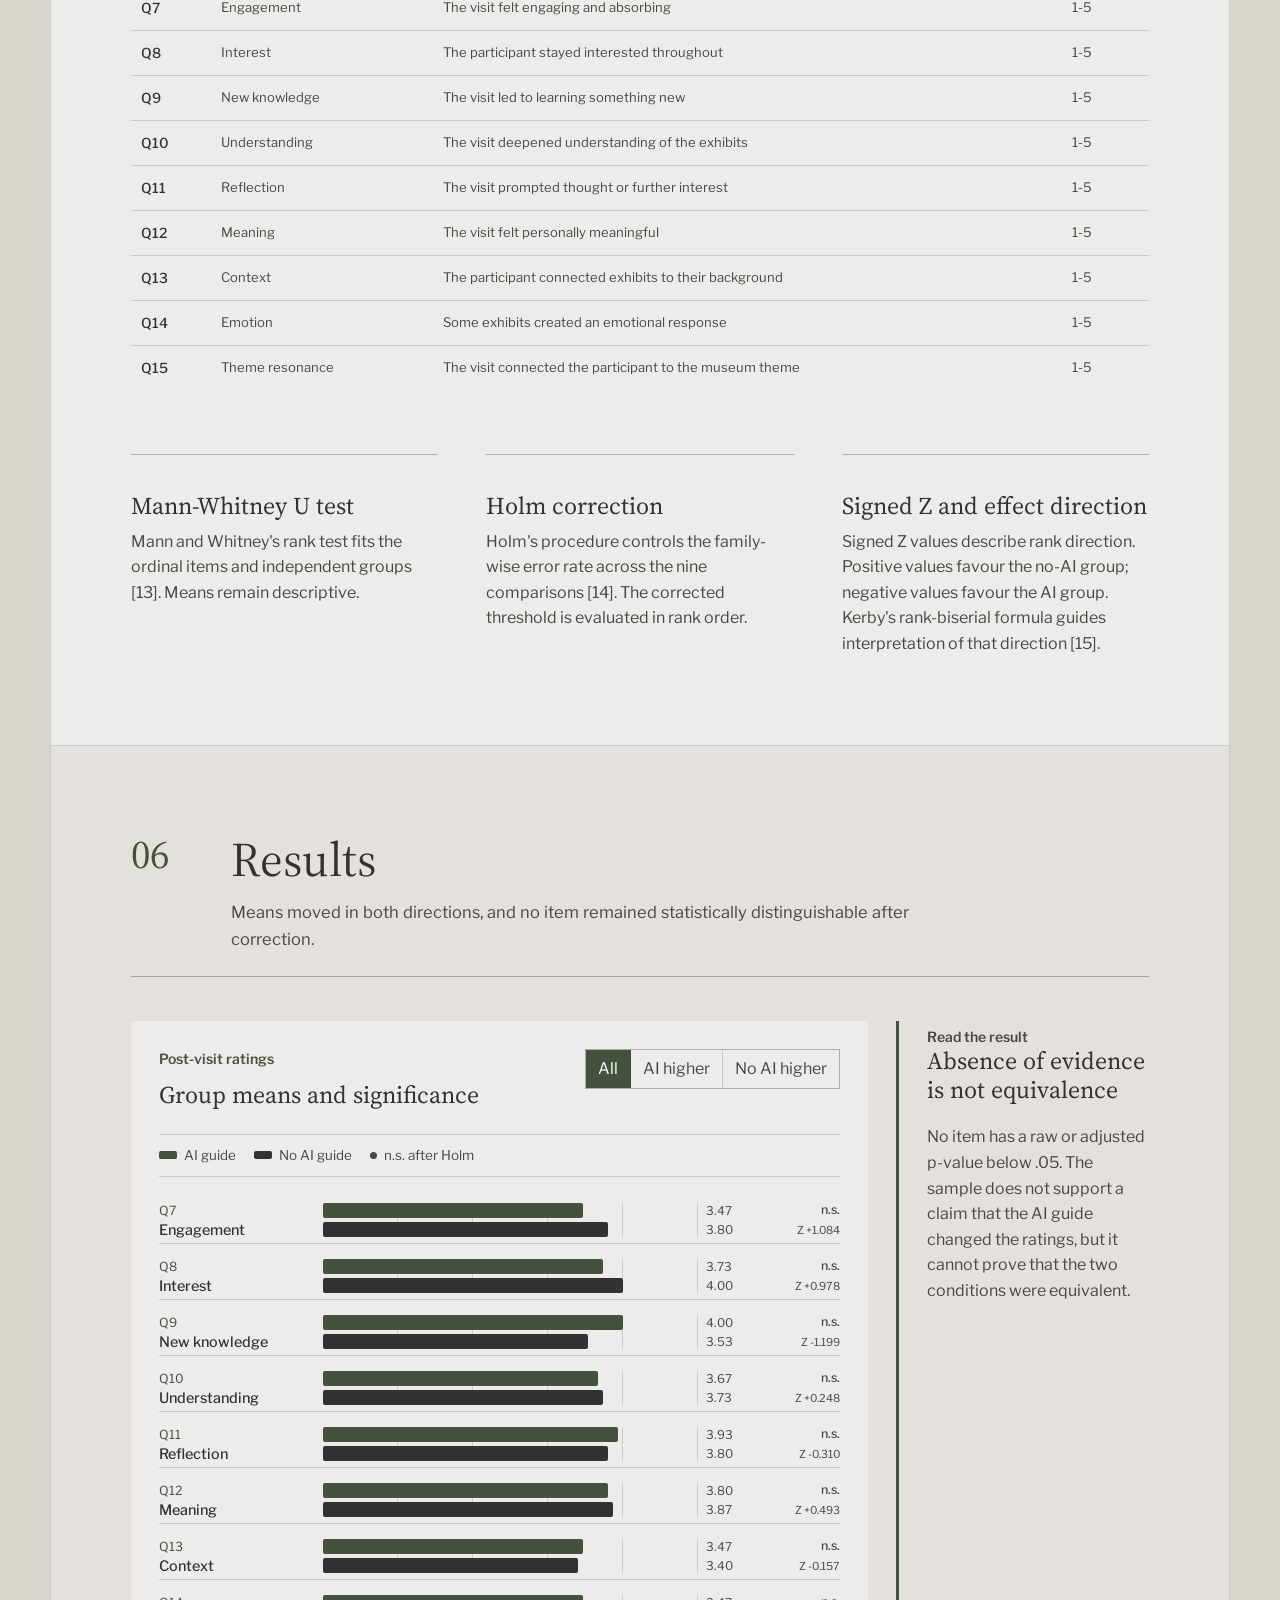
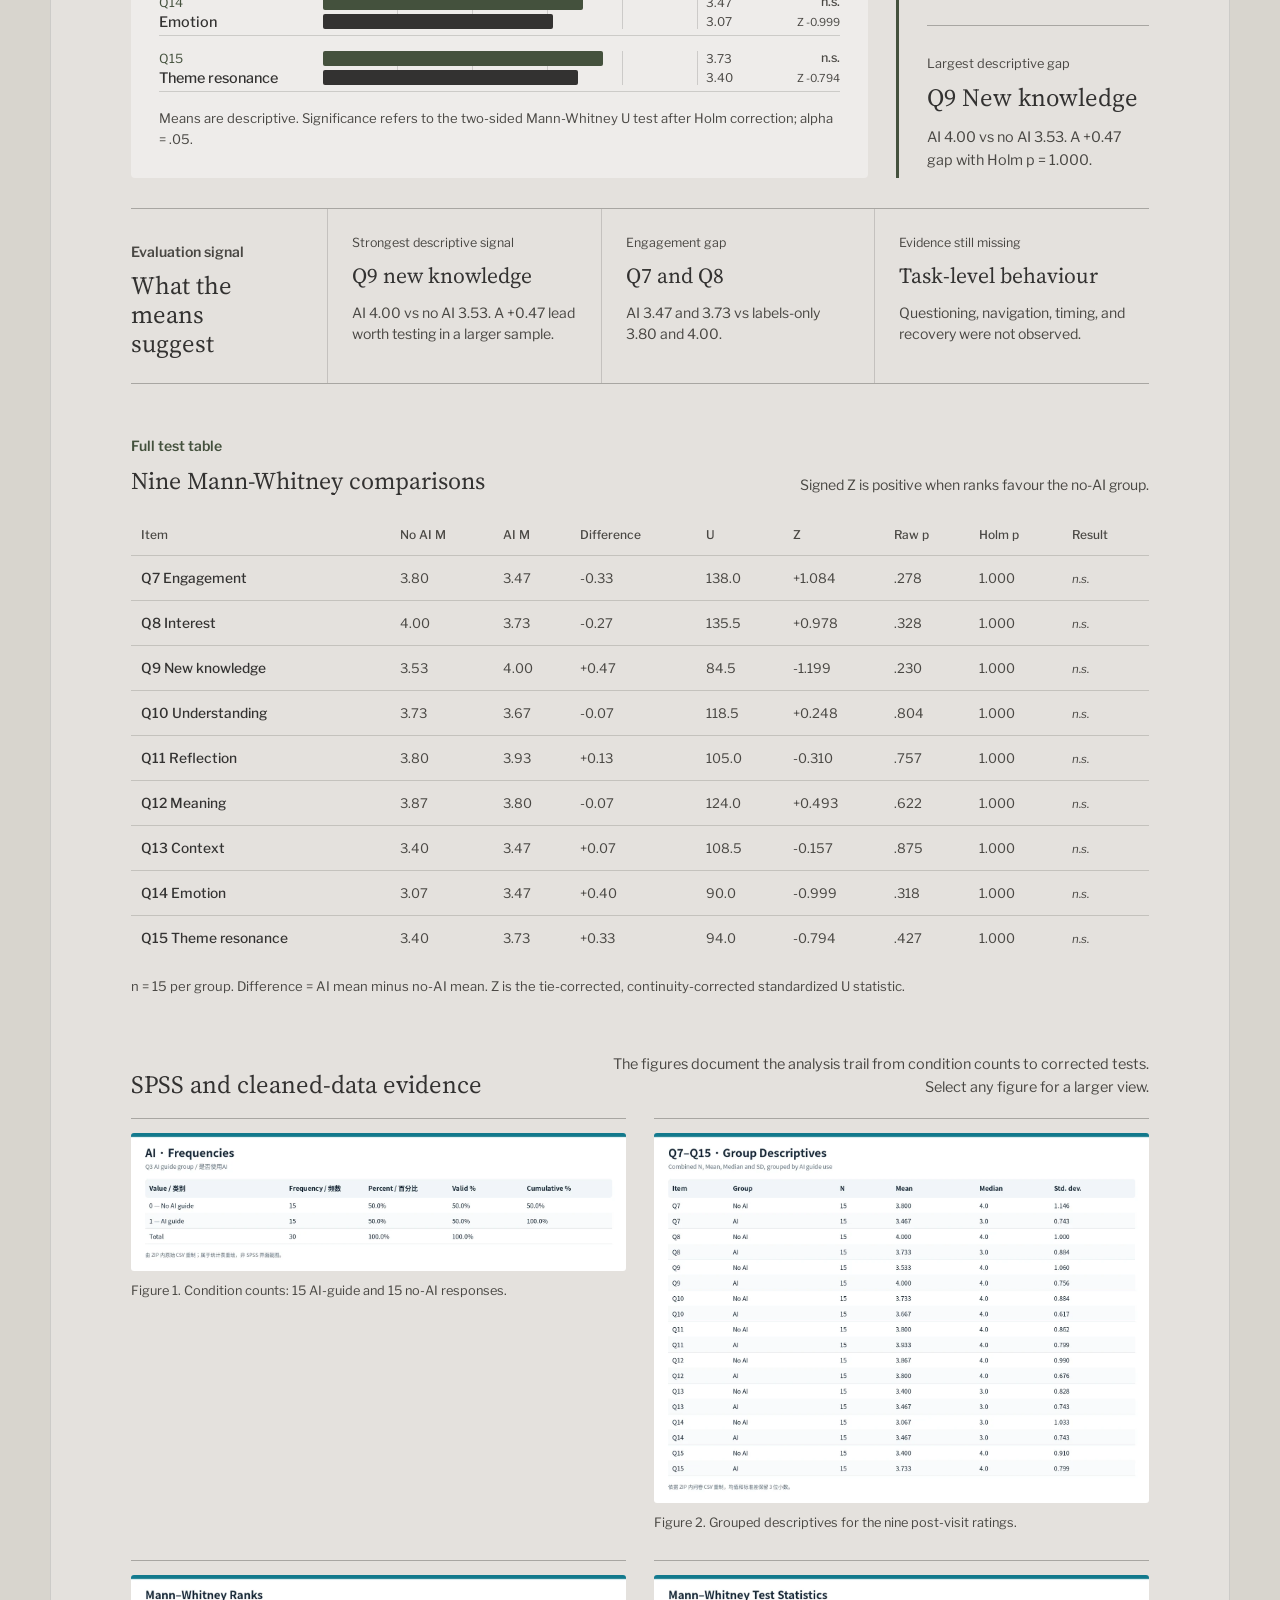
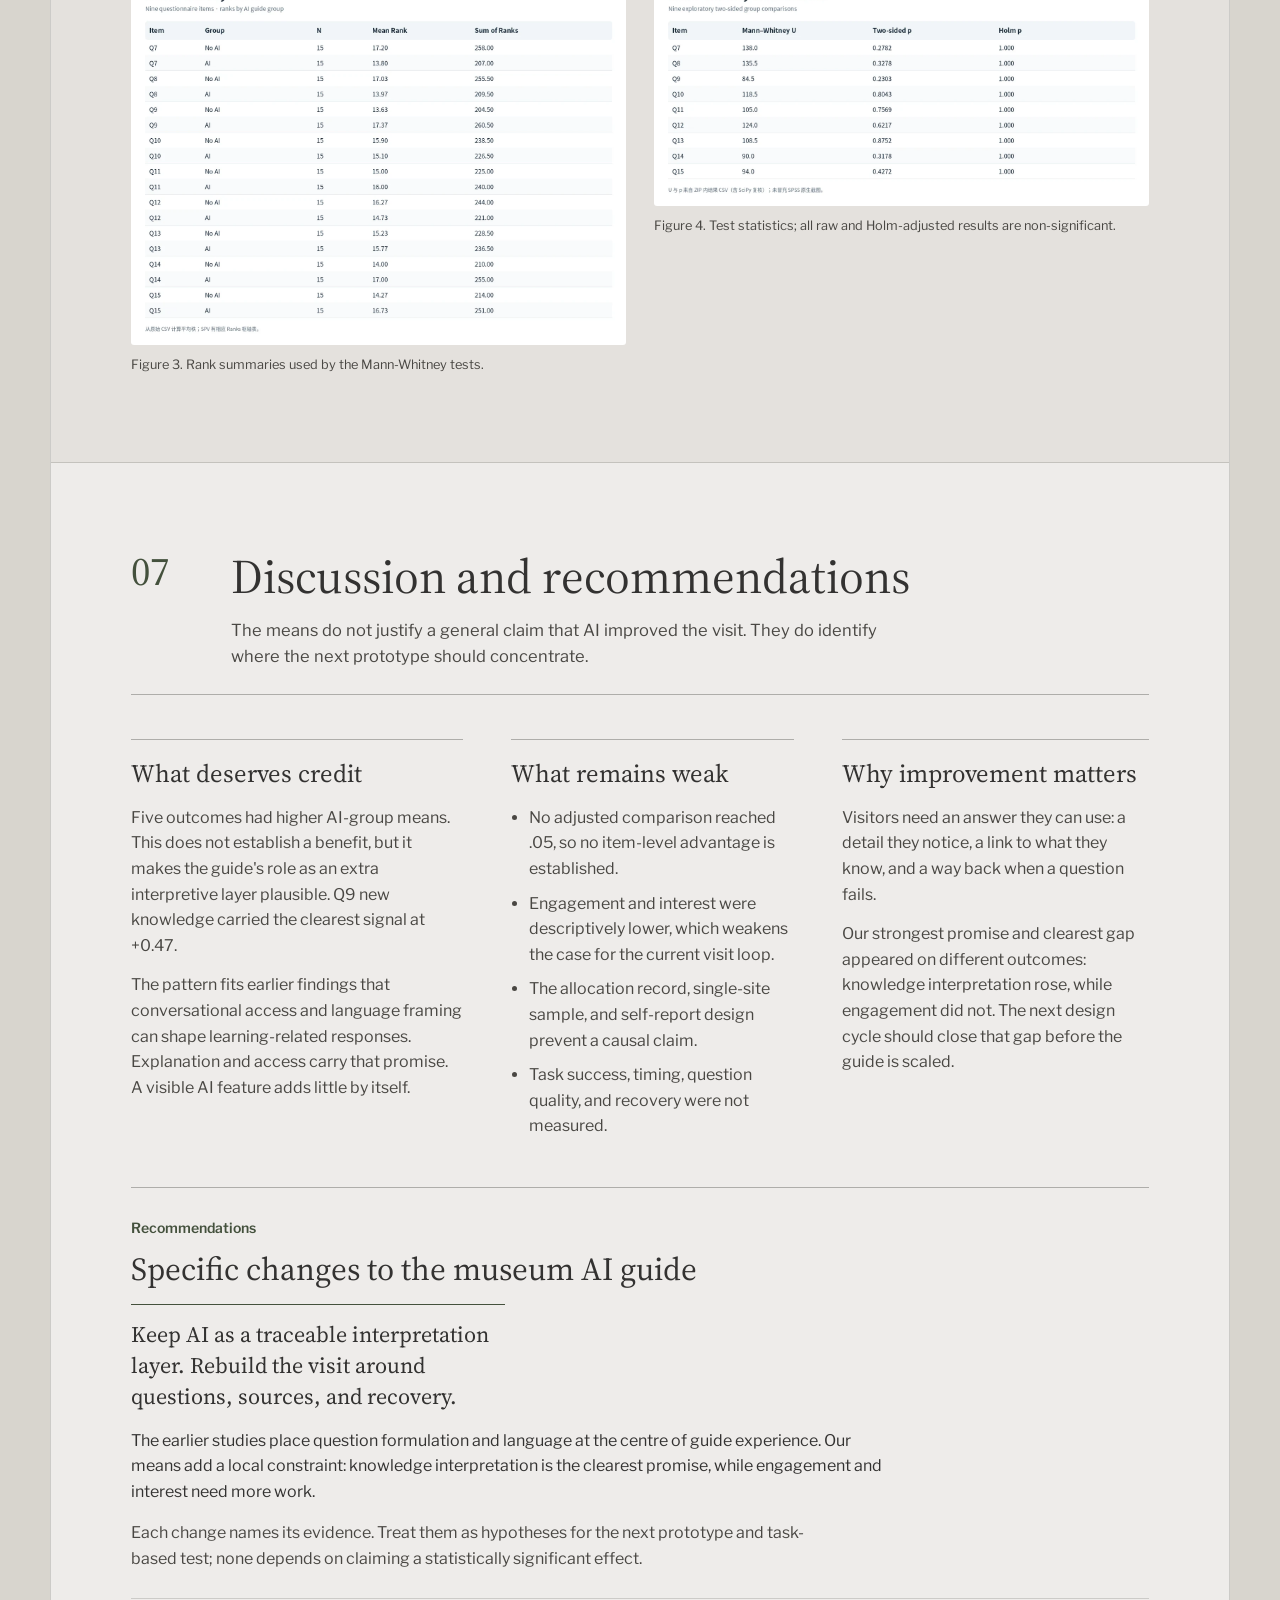
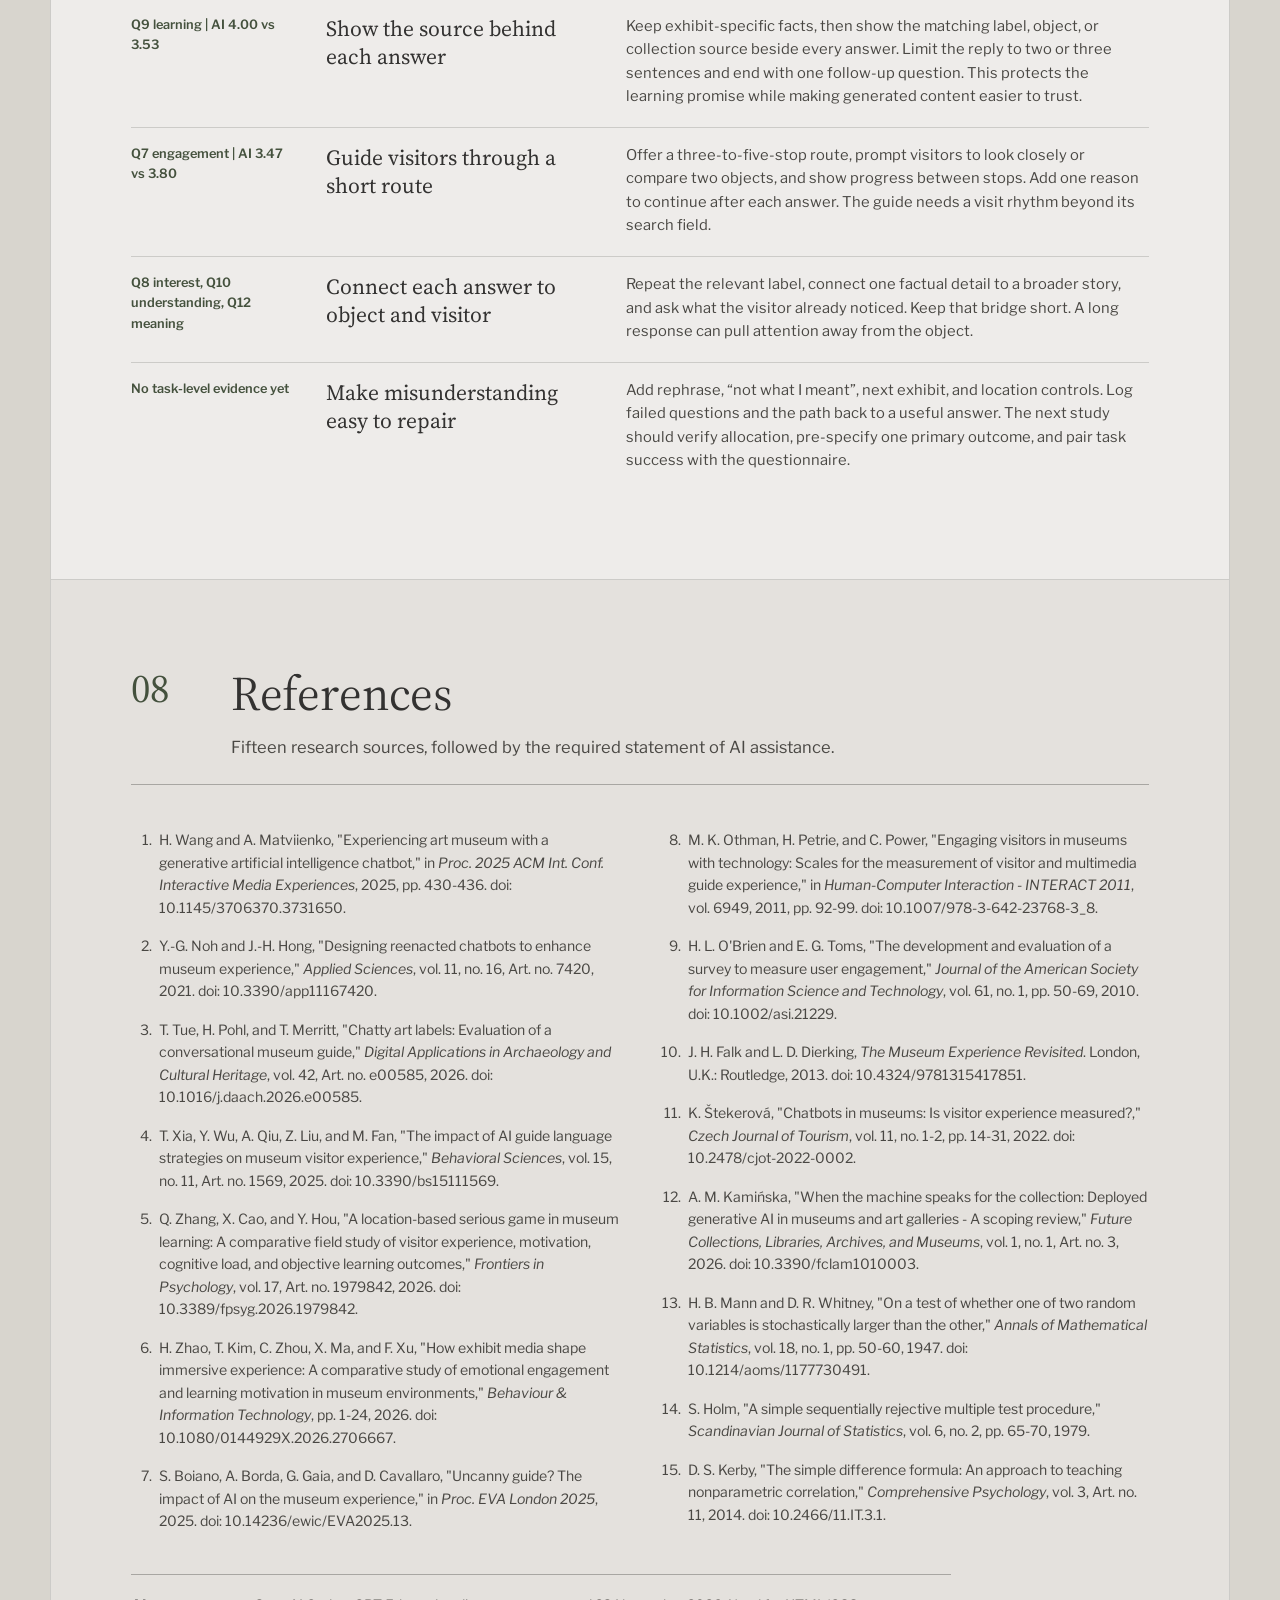
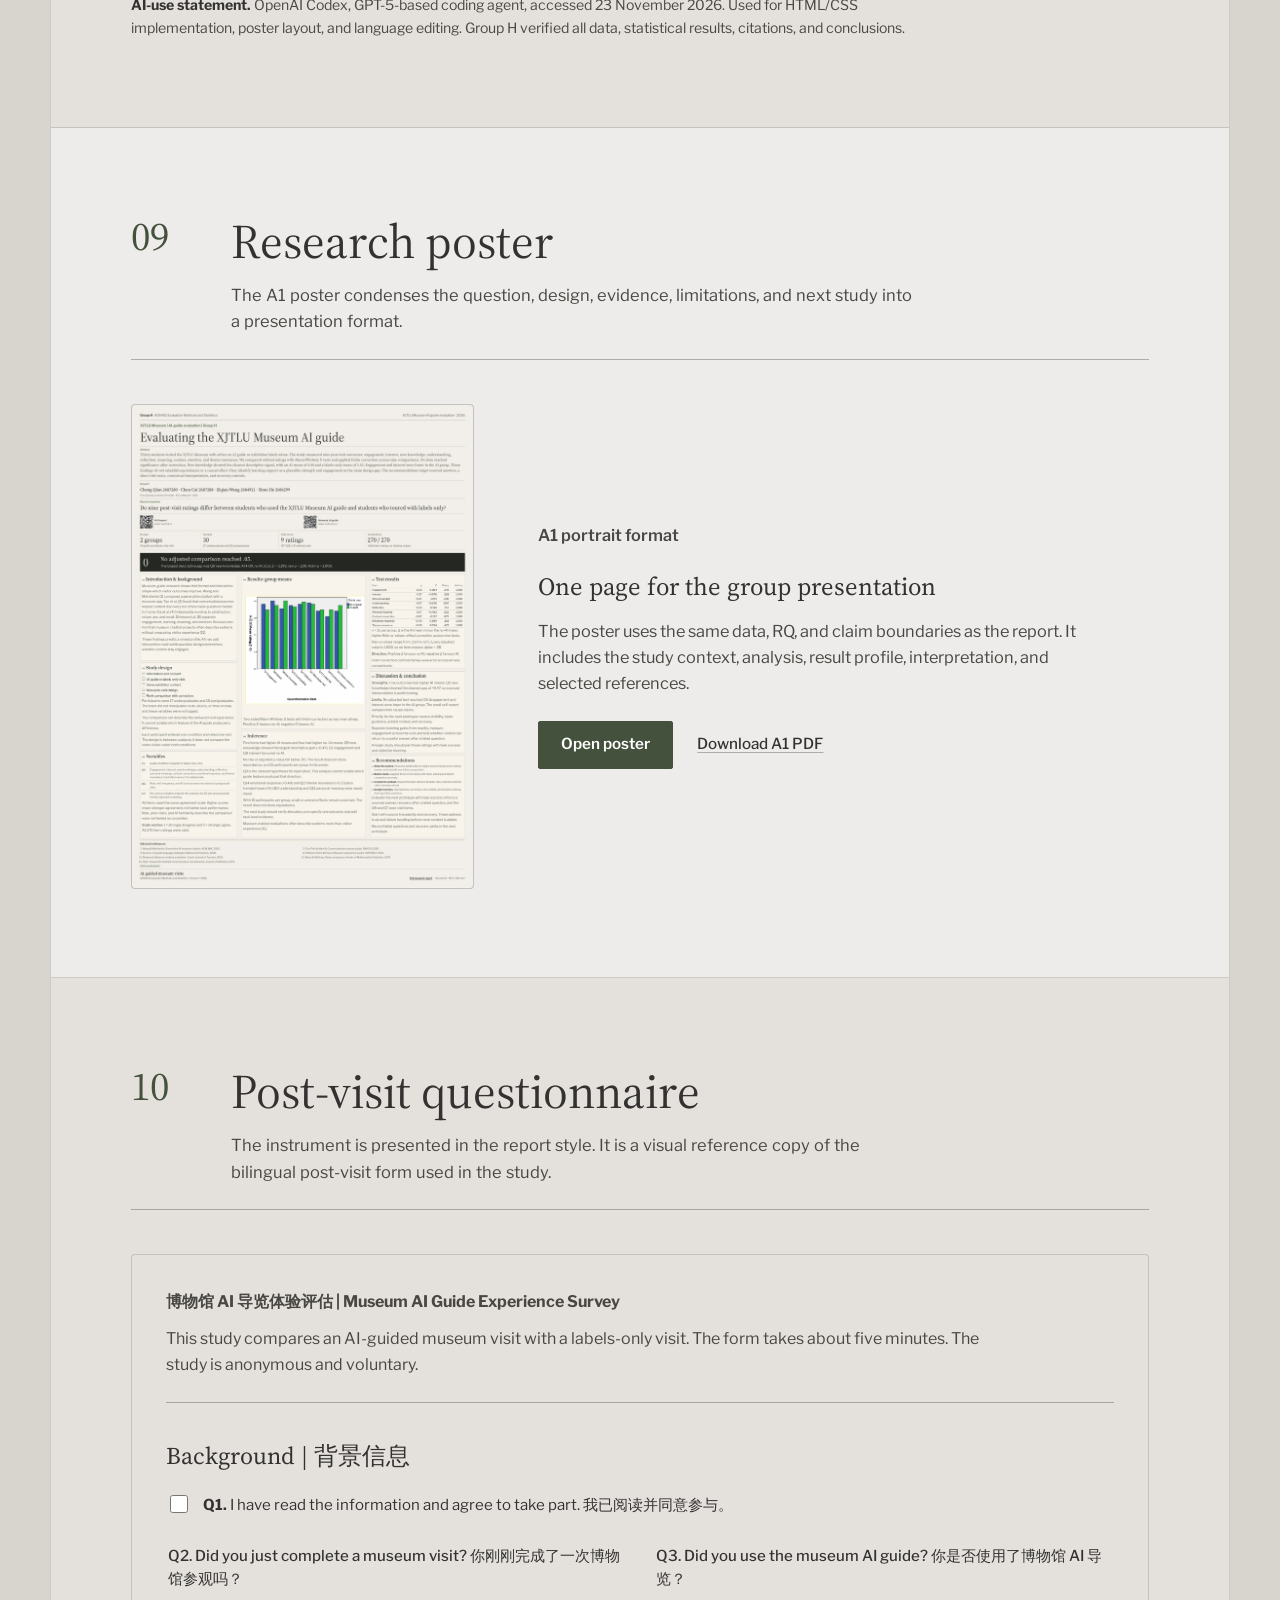
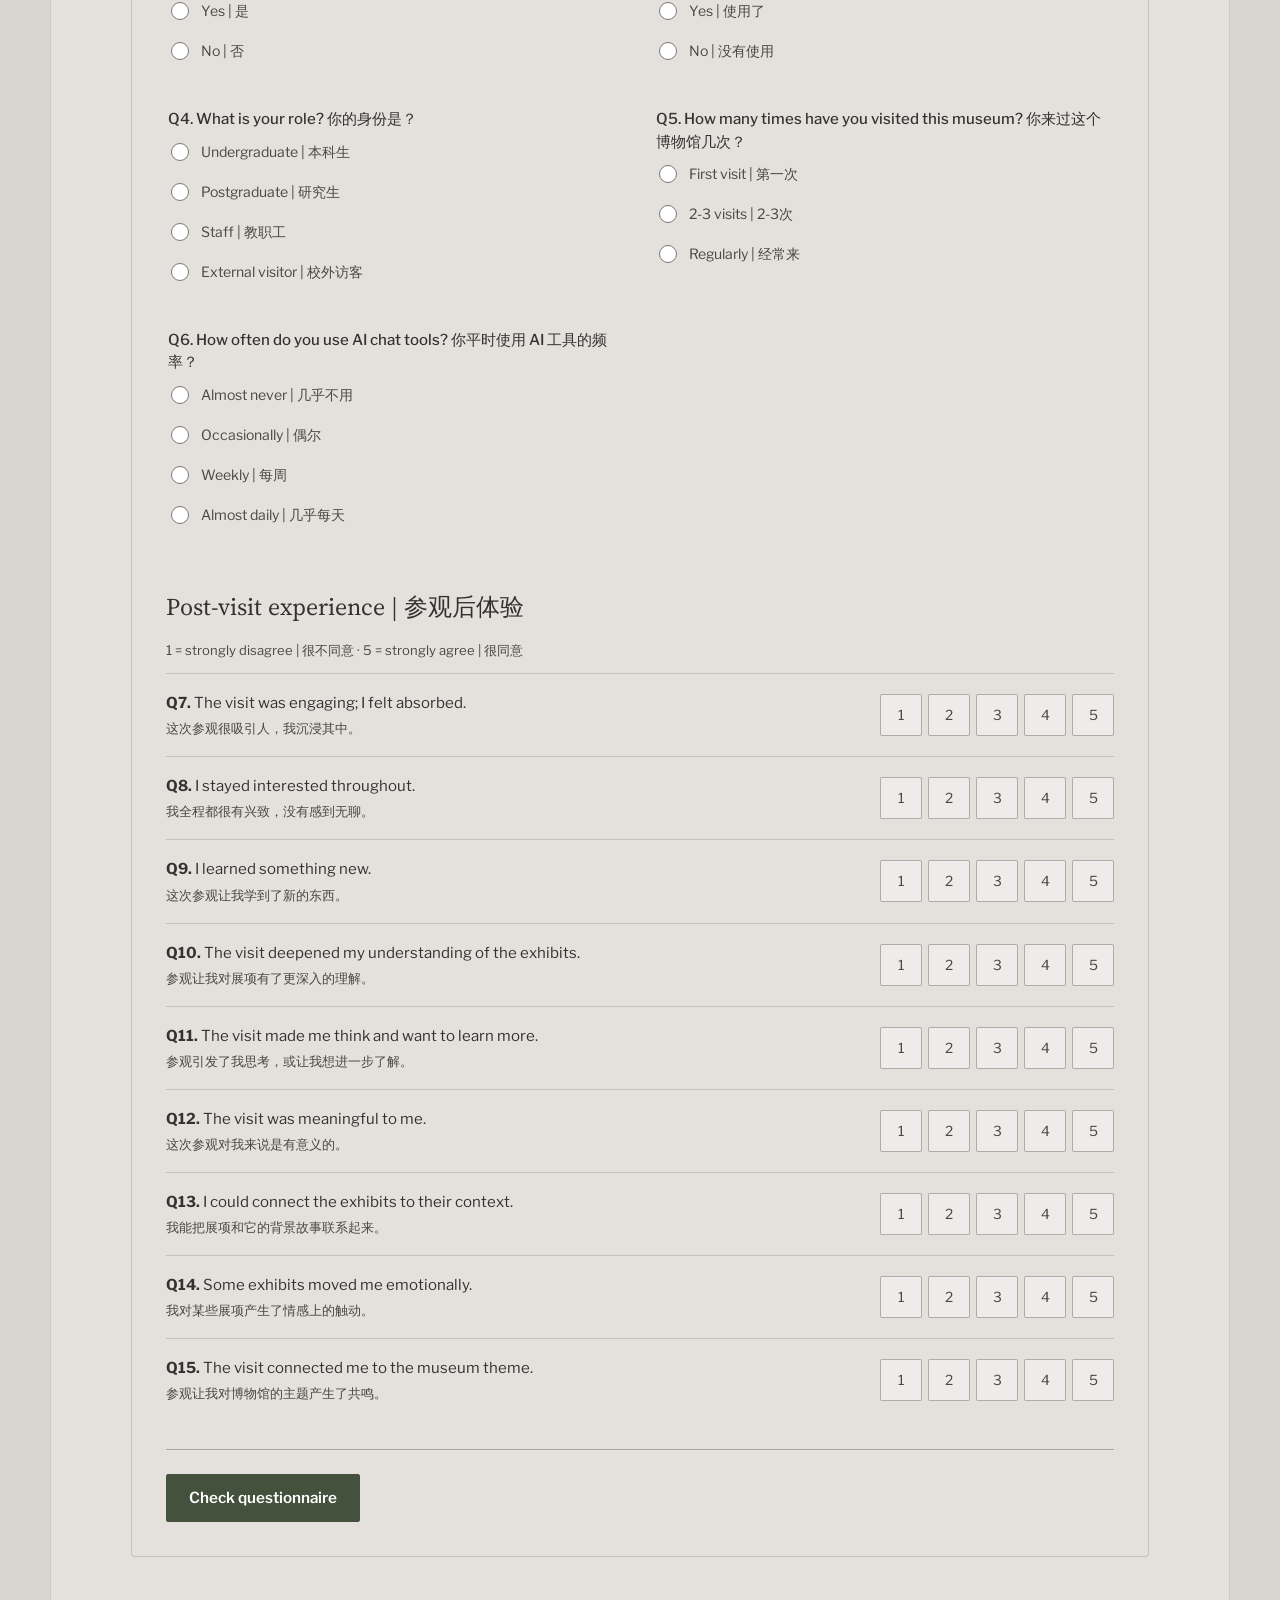
==== commit cbd2bf14: "Refine poster chart crop and readability" ====
--- a/ADS401_GroupH_Report.html
+++ b/ADS401_GroupH_Report.html
@@ -764,7 +764,7 @@
 
           <div class="poster-layout">
             <a class="poster-preview" href="./poster.html" aria-label="Open the interactive research poster">
-              <img src="./assets/poster-preview.webp?v=layout2" width="1400" height="1983" loading="lazy" alt="Preview of the ADS401 Group H research poster" />
+              <img src="./assets/poster-preview.webp?v=final3" width="1400" height="1983" loading="lazy" alt="Preview of the ADS401 Group H research poster" />
             </a>
             <div class="poster-copy">
               <p class="small-label">A1 portrait format</p>
@@ -776,7 +776,7 @@
               </p>
               <div class="poster-actions">
                 <a class="button" href="./poster.html">Open poster</a>
-                <a class="text-link" href="./ADS401_GroupH_Poster.pdf?v=layout2">Download A1 PDF</a>
+                <a class="text-link" href="./ADS401_GroupH_Poster.pdf?v=final3">Download A1 PDF</a>
               </div>
             </div>
           </div>
@@ -918,7 +918,7 @@
               <a href="./ADS401_GroupH_Q7-Q15_results_01.csv">Result table</a>
               <a href="./ADS401_GroupH_questionnaire_analysis_01.sps">Analysis syntax</a>
               <a href="./ADS401_GroupH_Presentation3Slides.pdf">Presentation 3</a>
-              <a href="./ADS401_GroupH_Poster.pdf?v=layout2">A1 poster</a>
+              <a href="./ADS401_GroupH_Poster.pdf?v=final3">A1 poster</a>
             </div>
           </div>
           <div class="footer-lead">
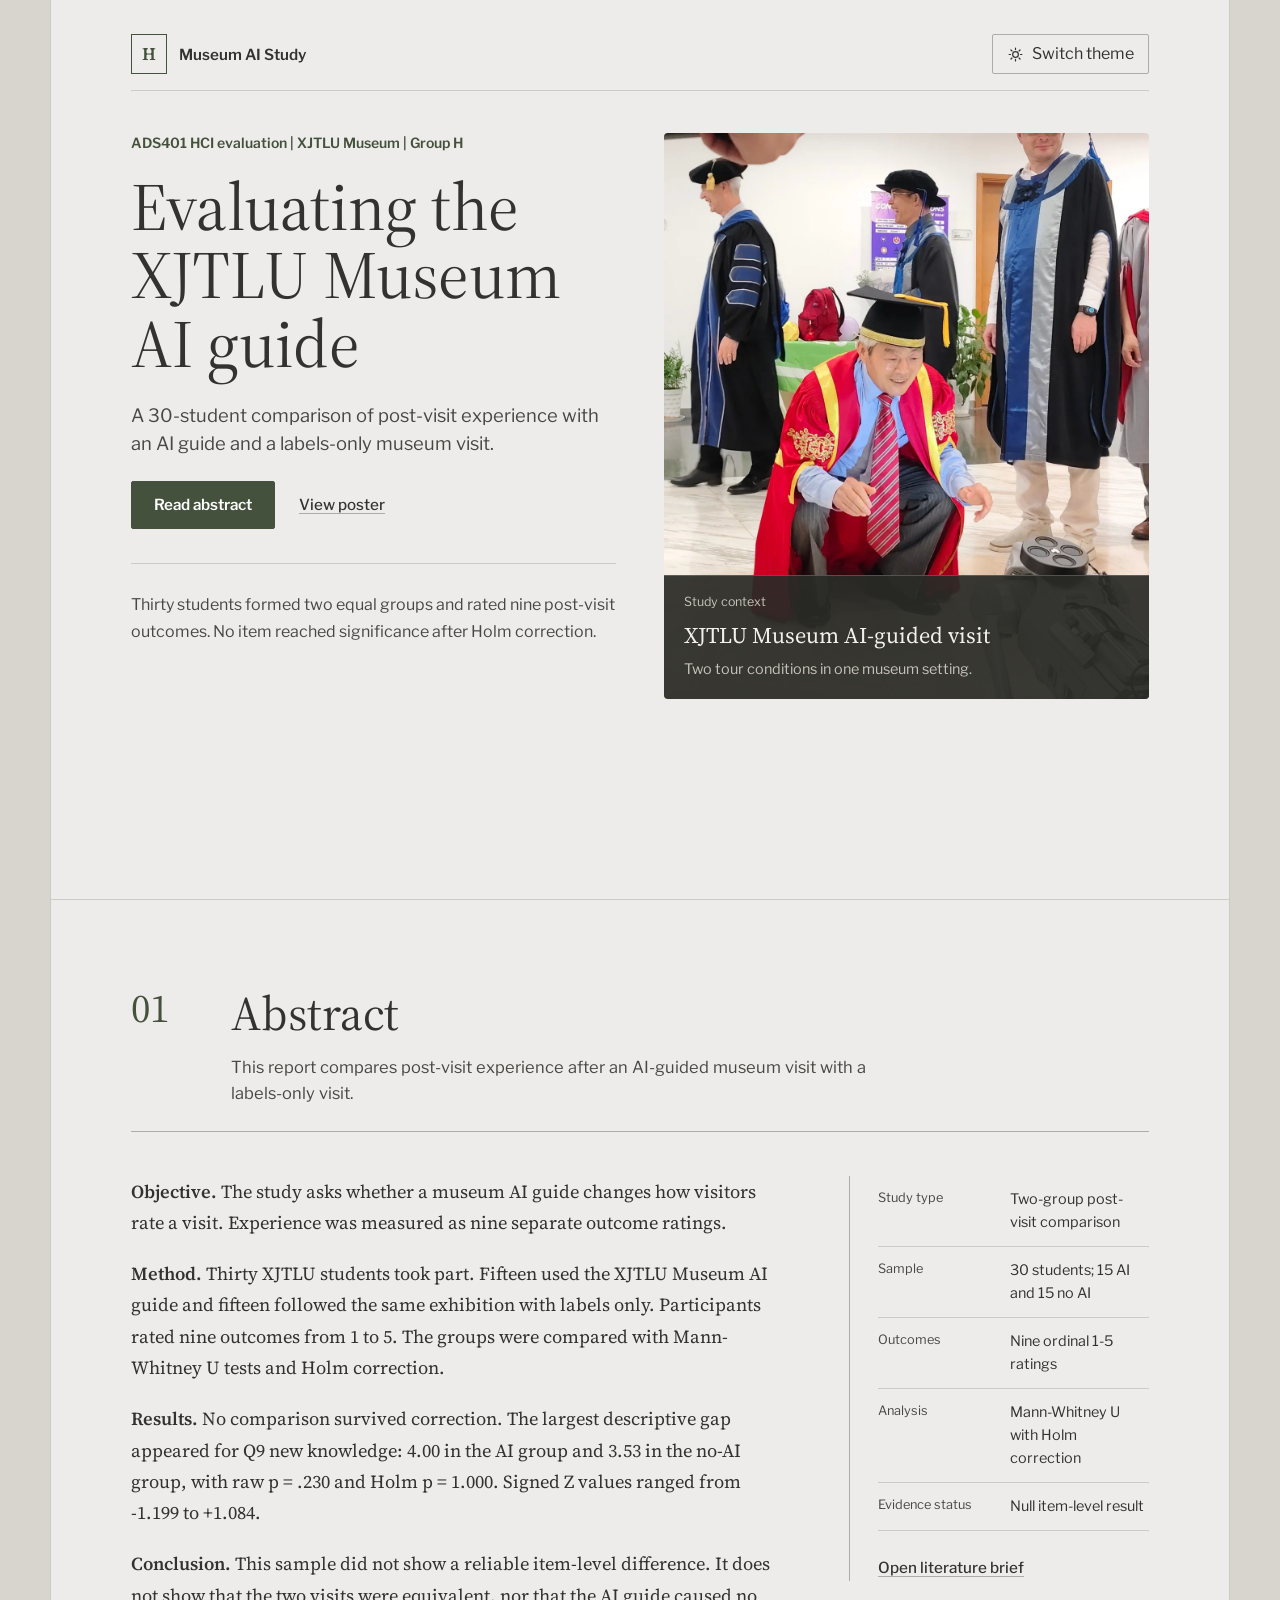
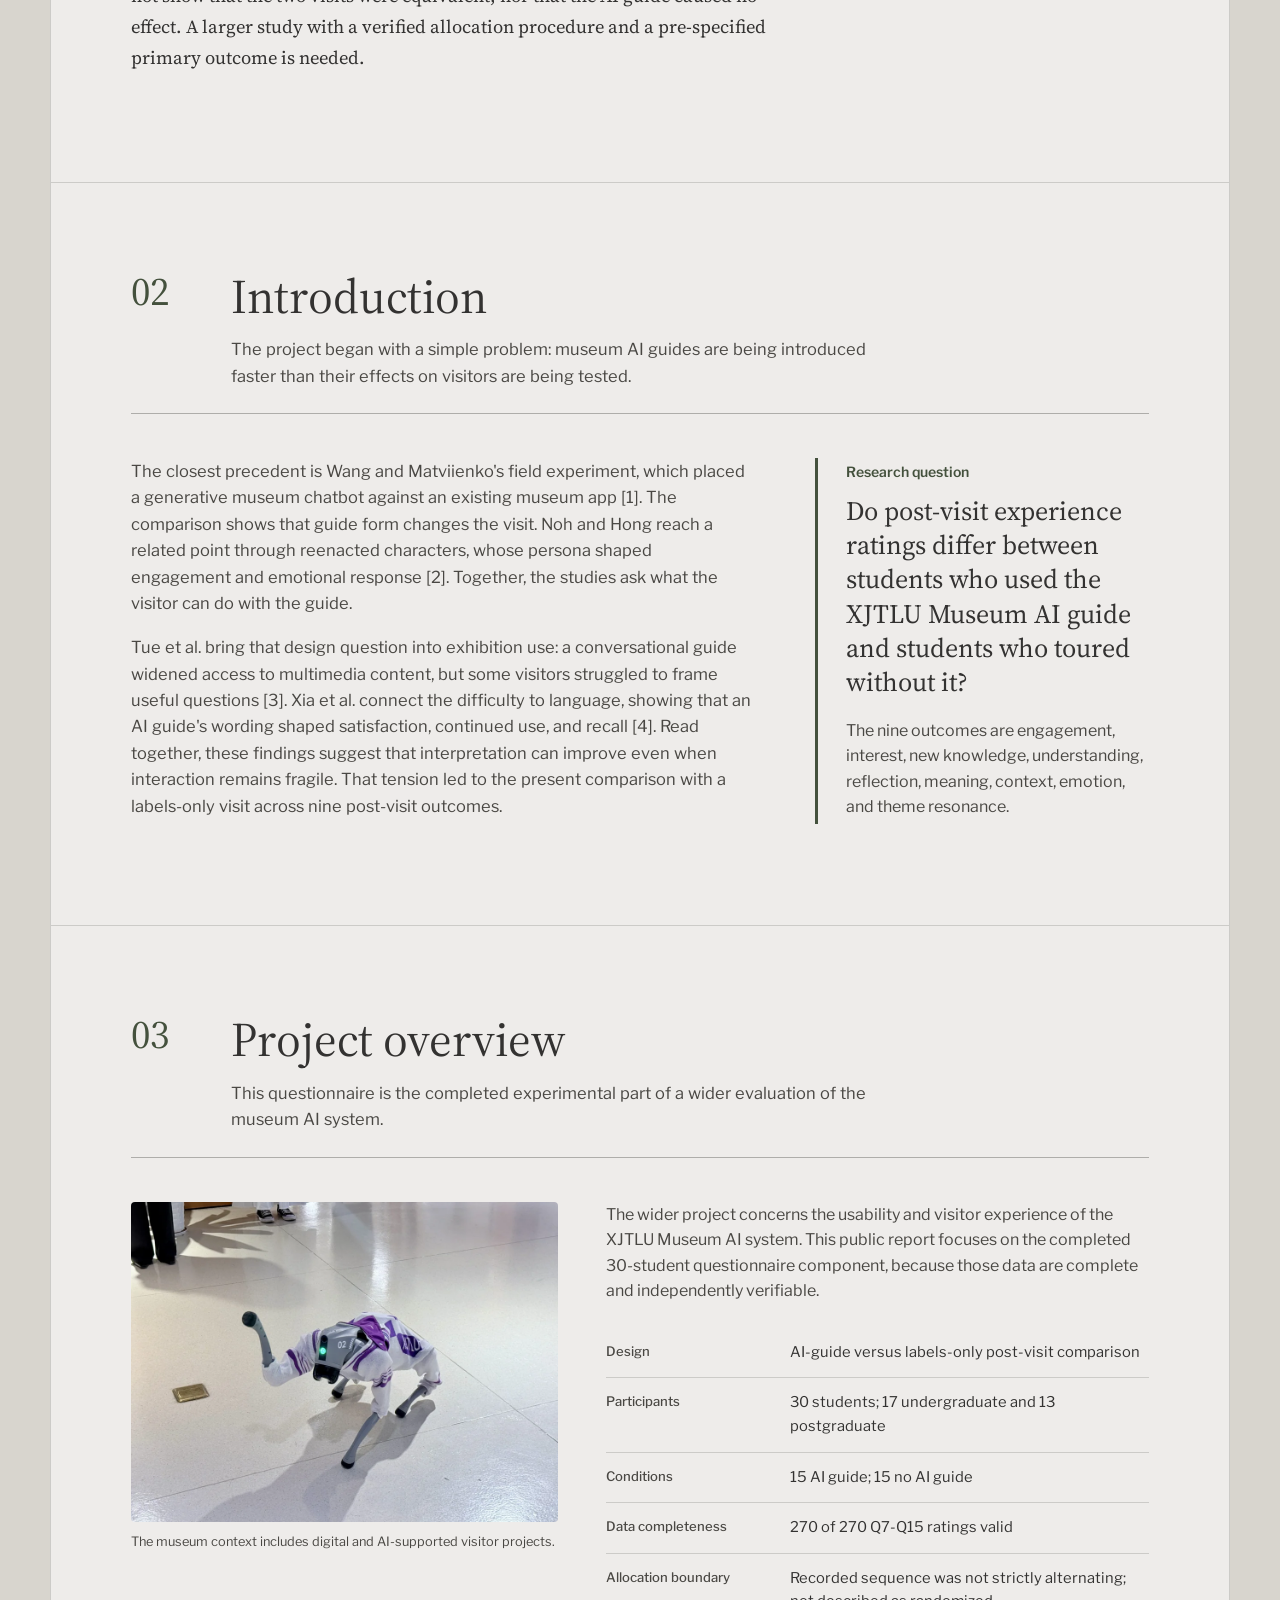
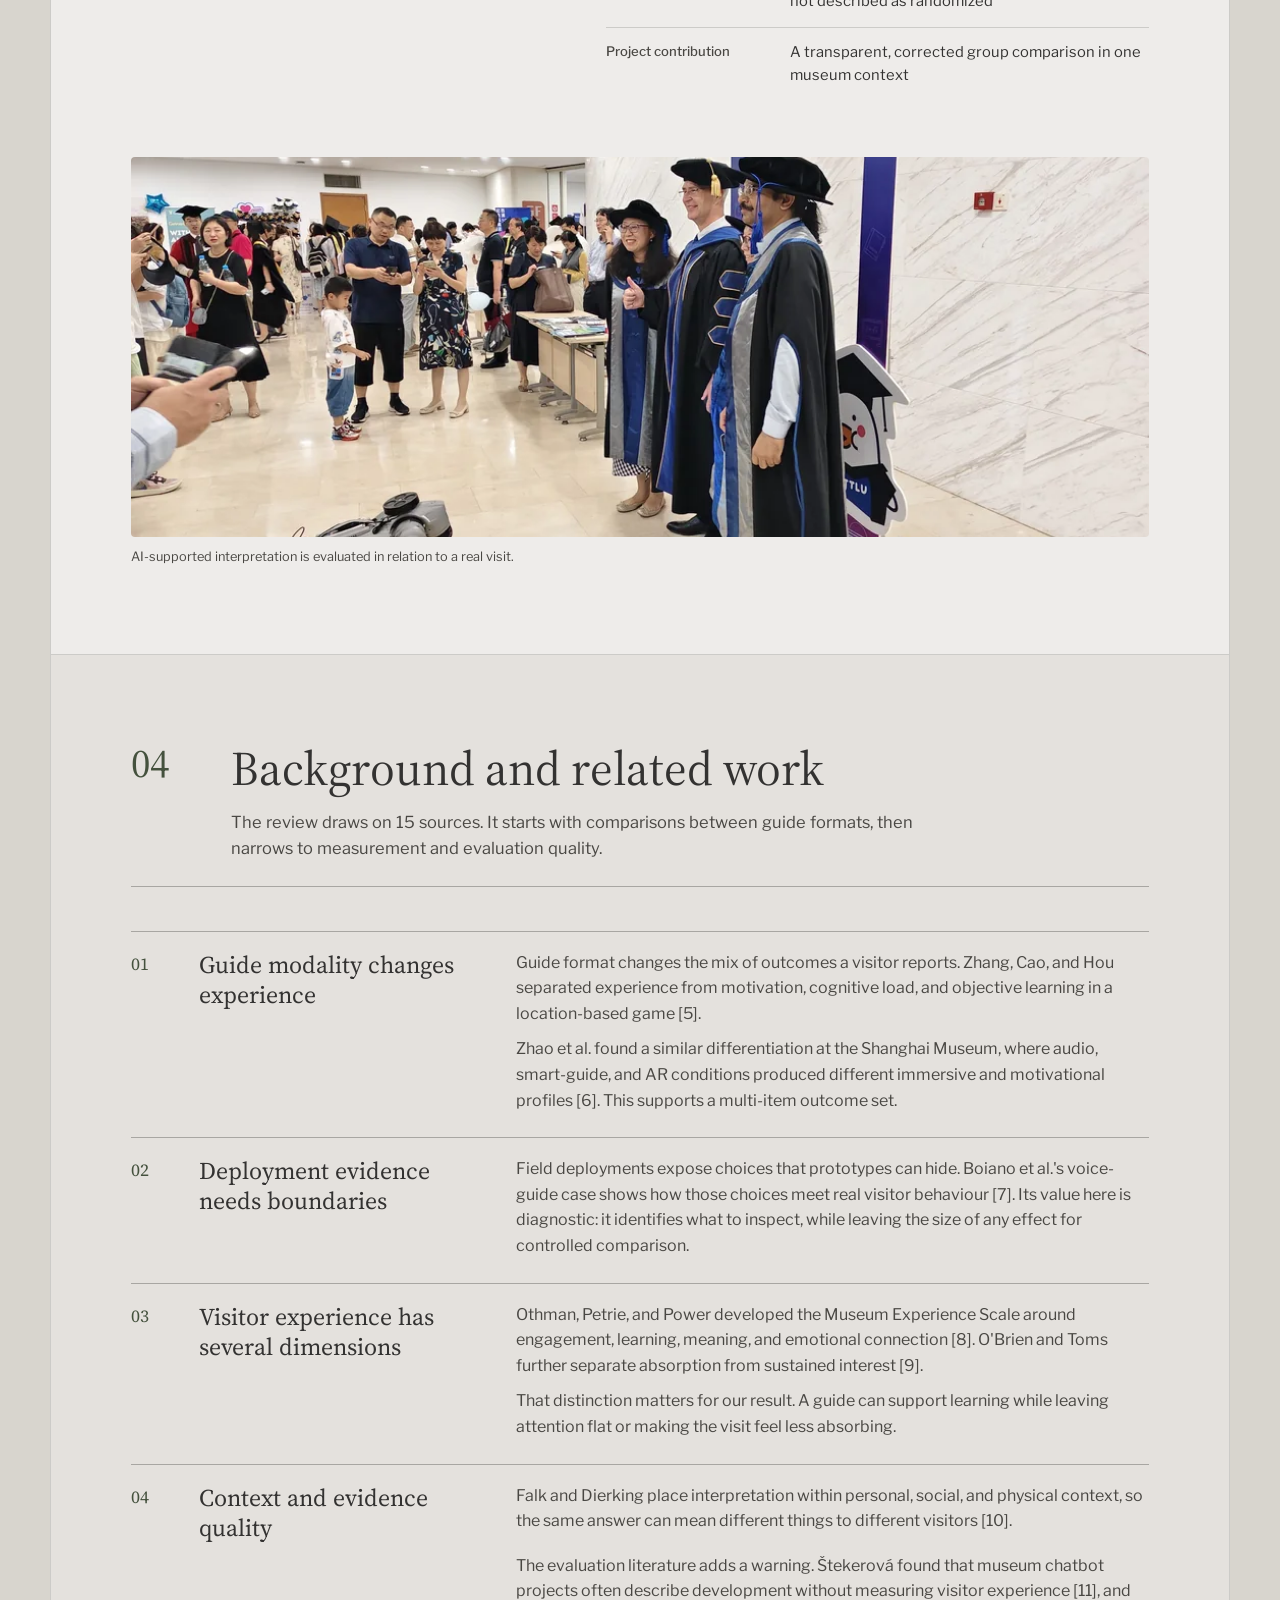
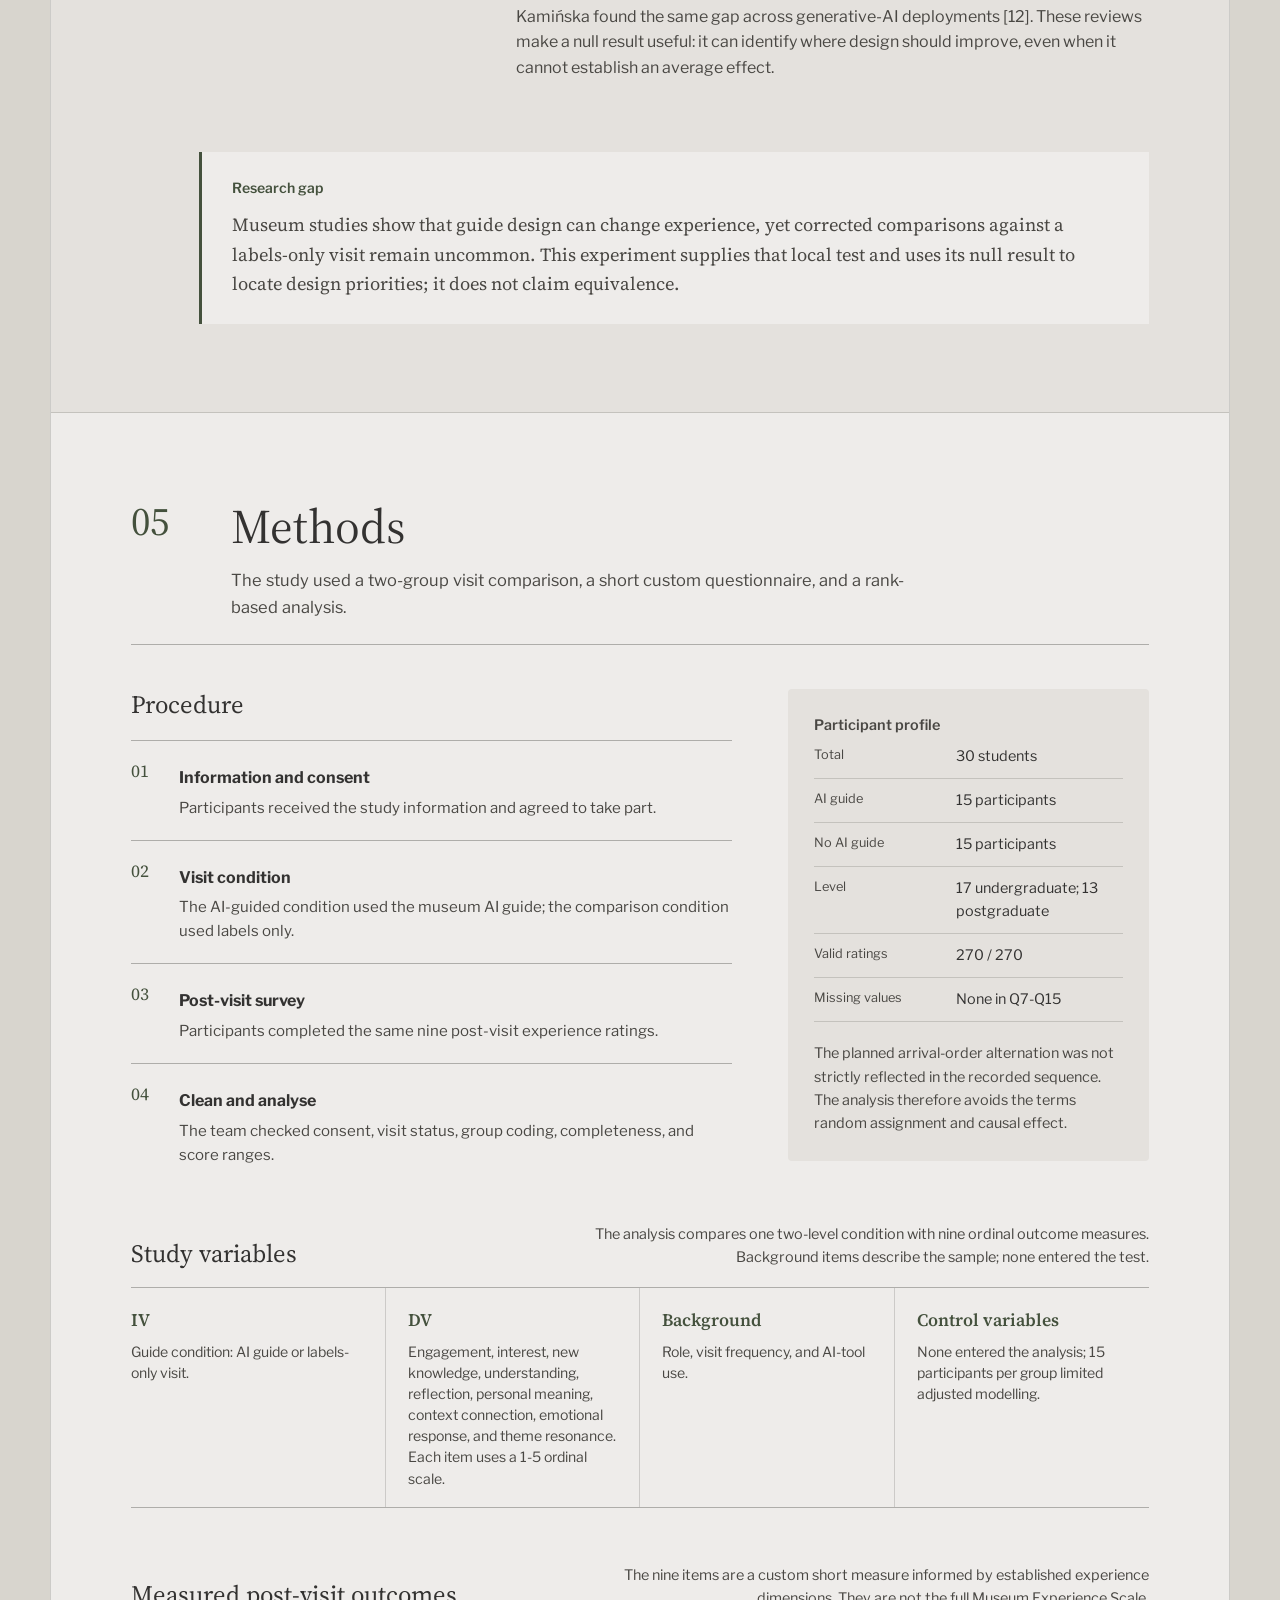
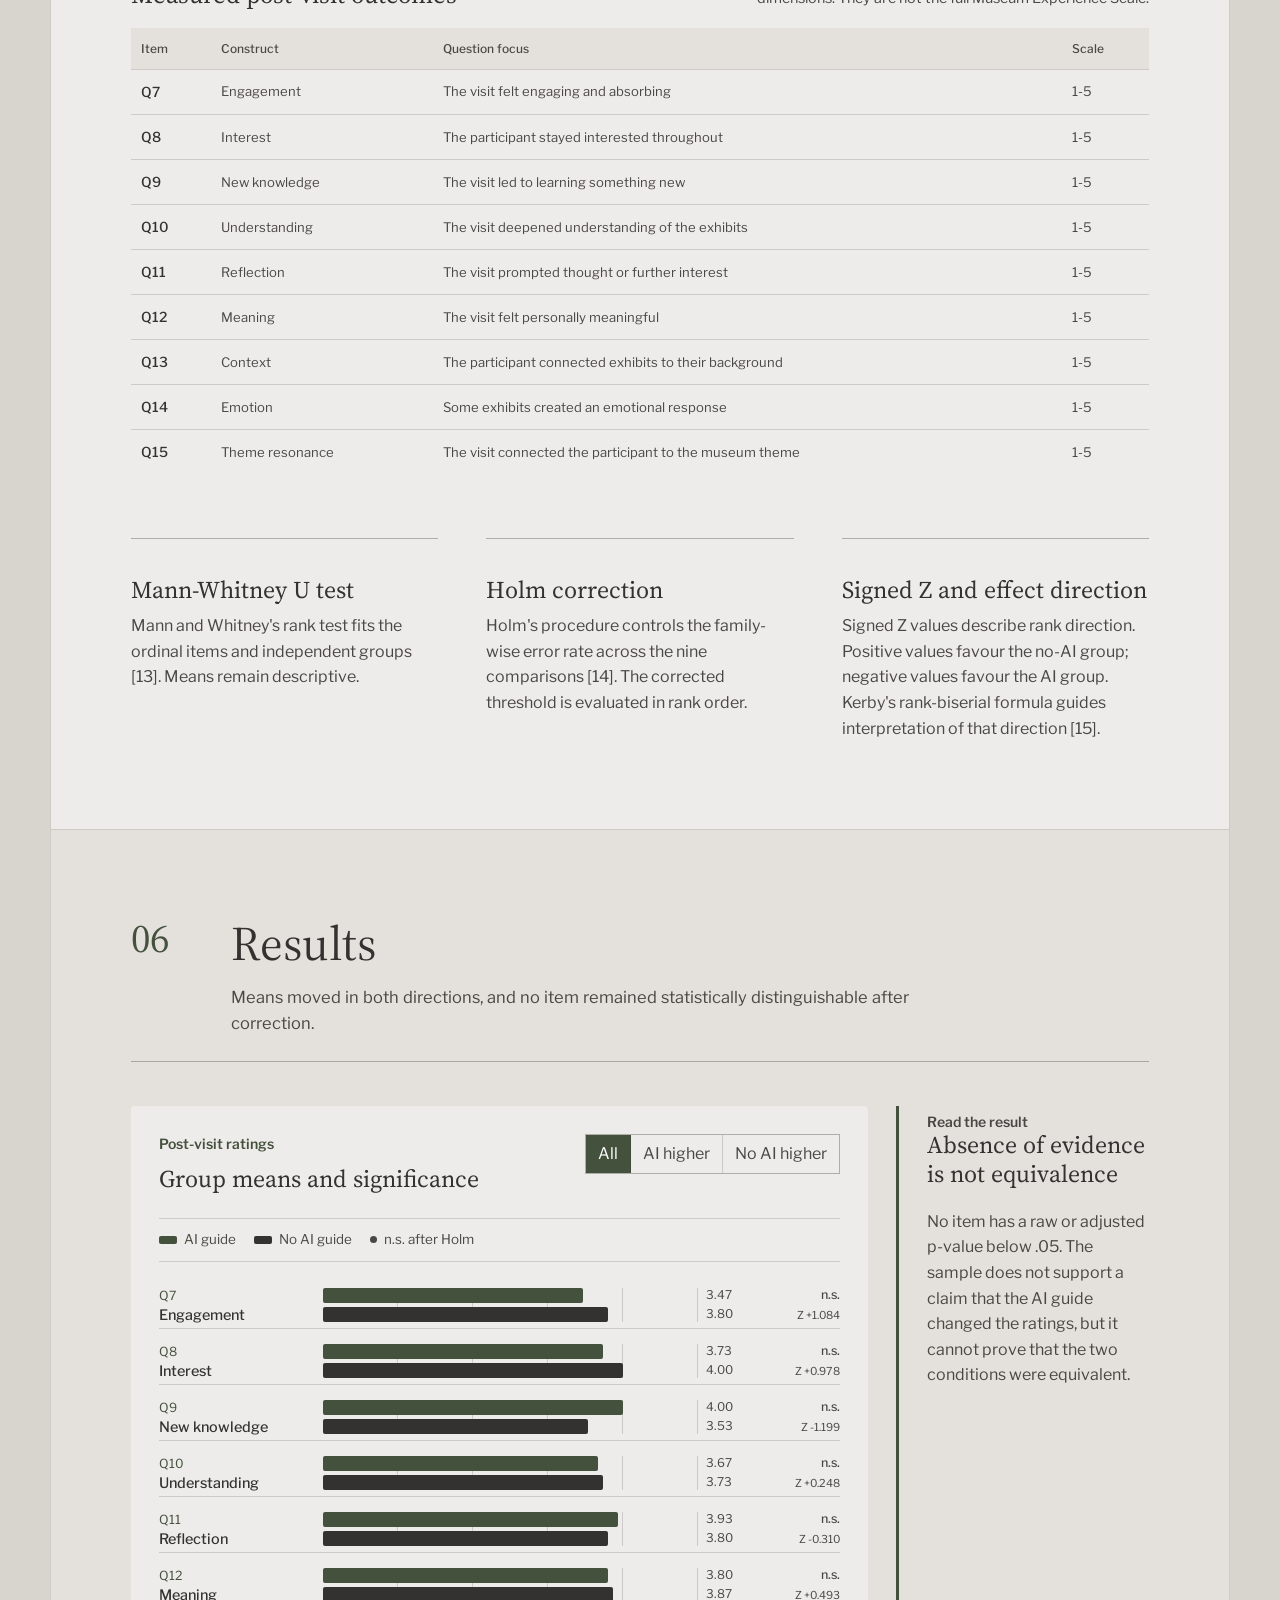
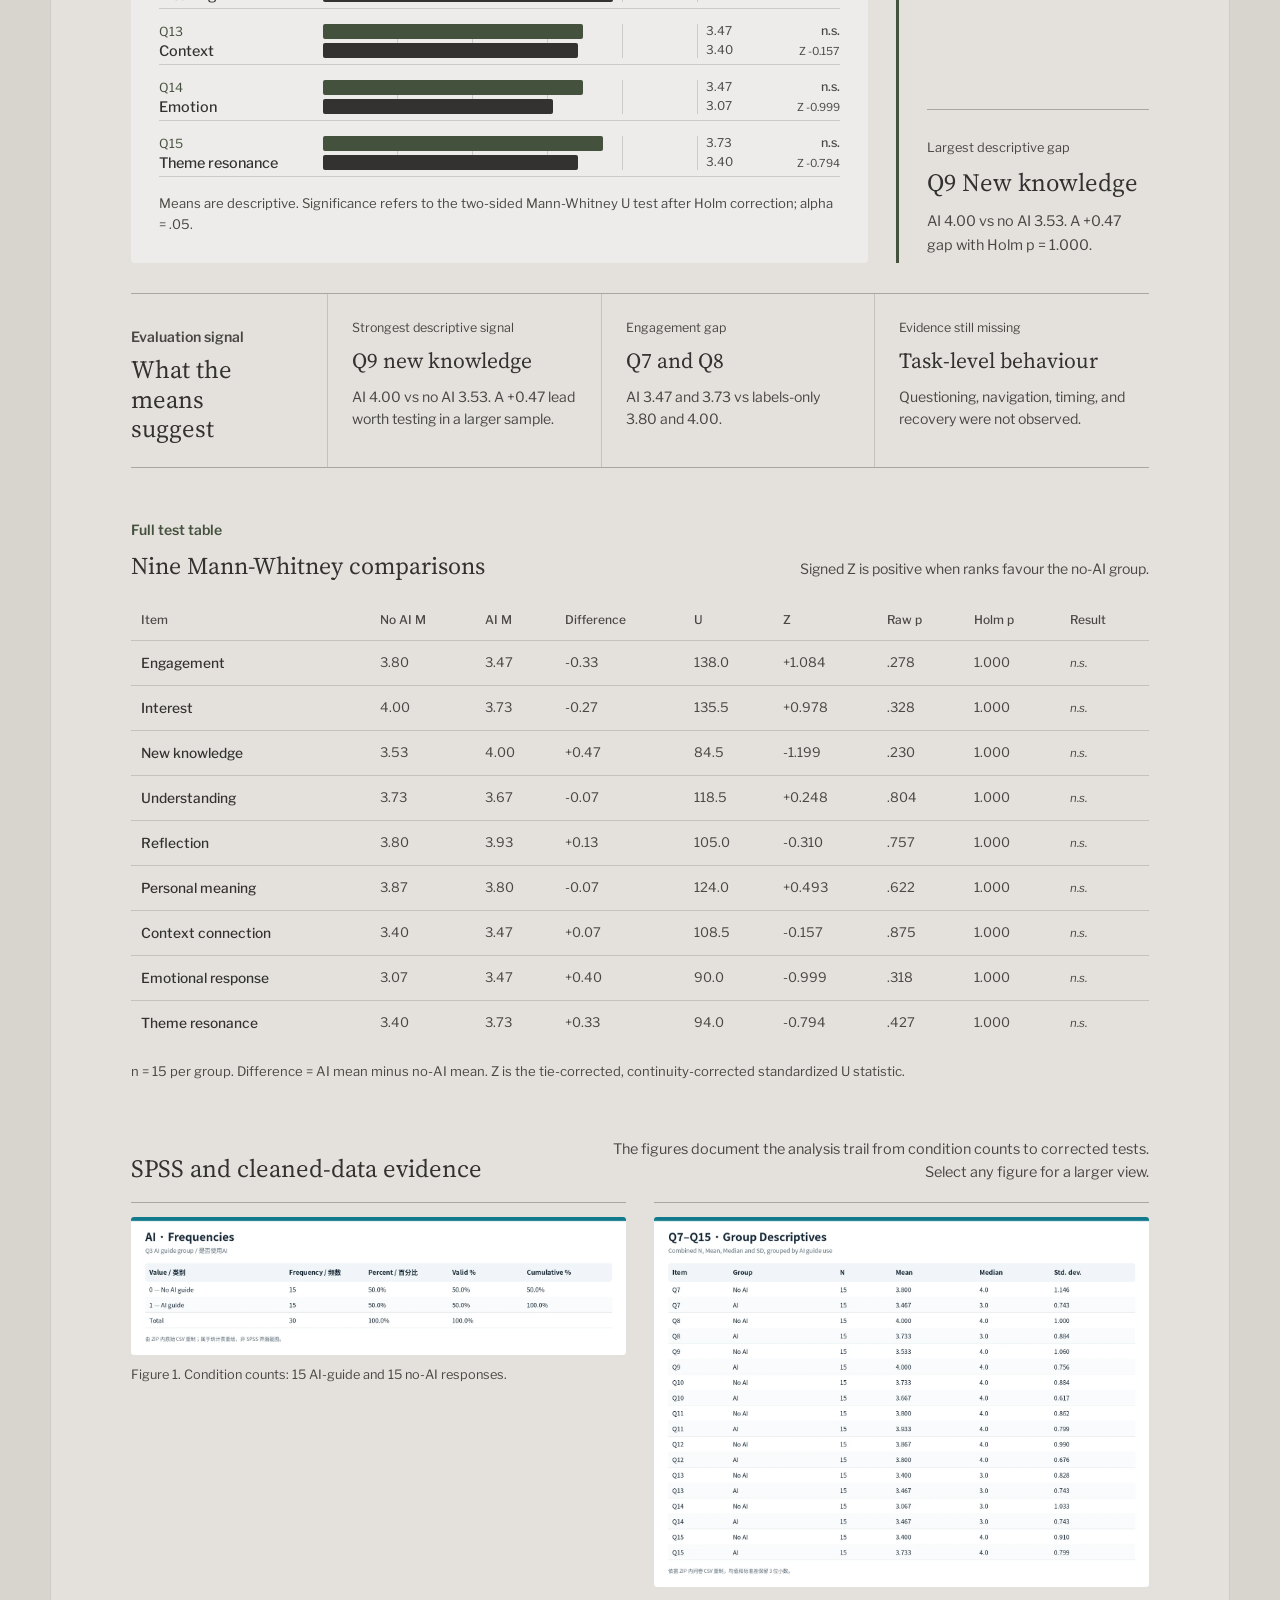
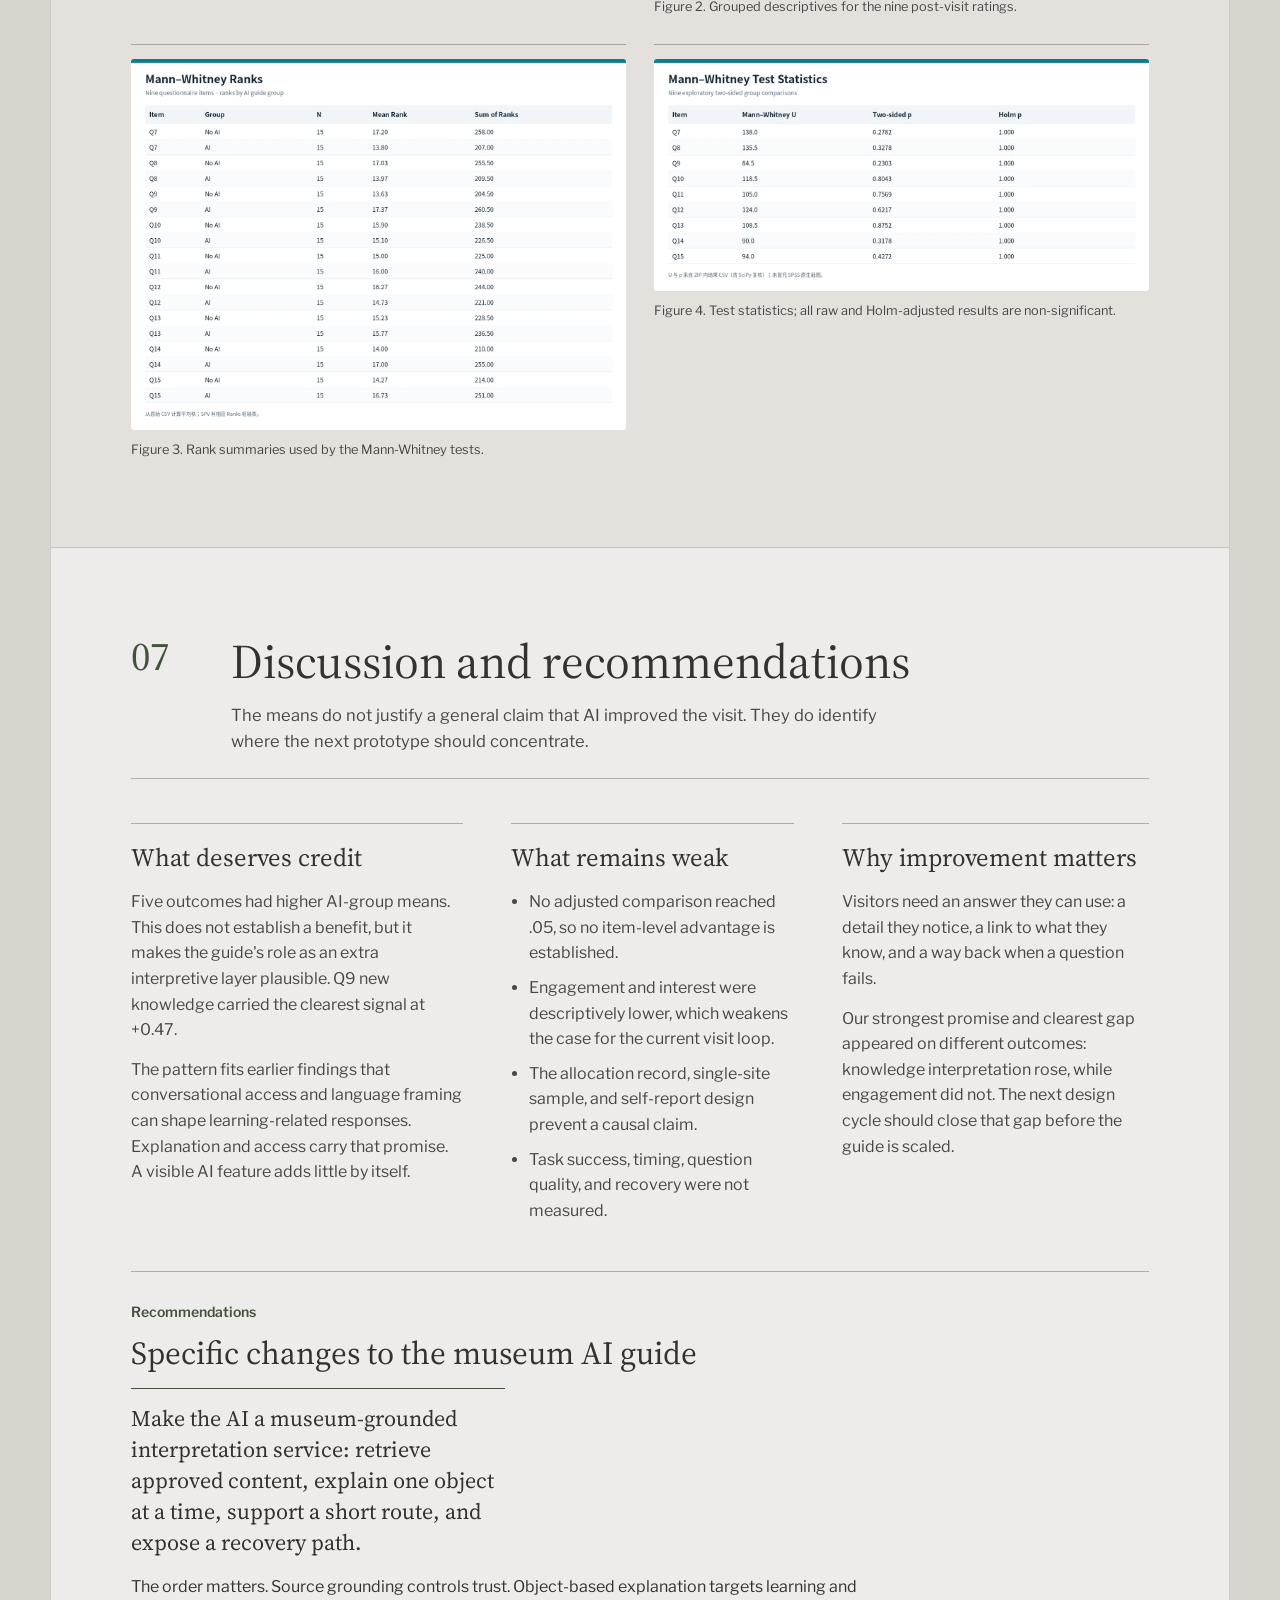
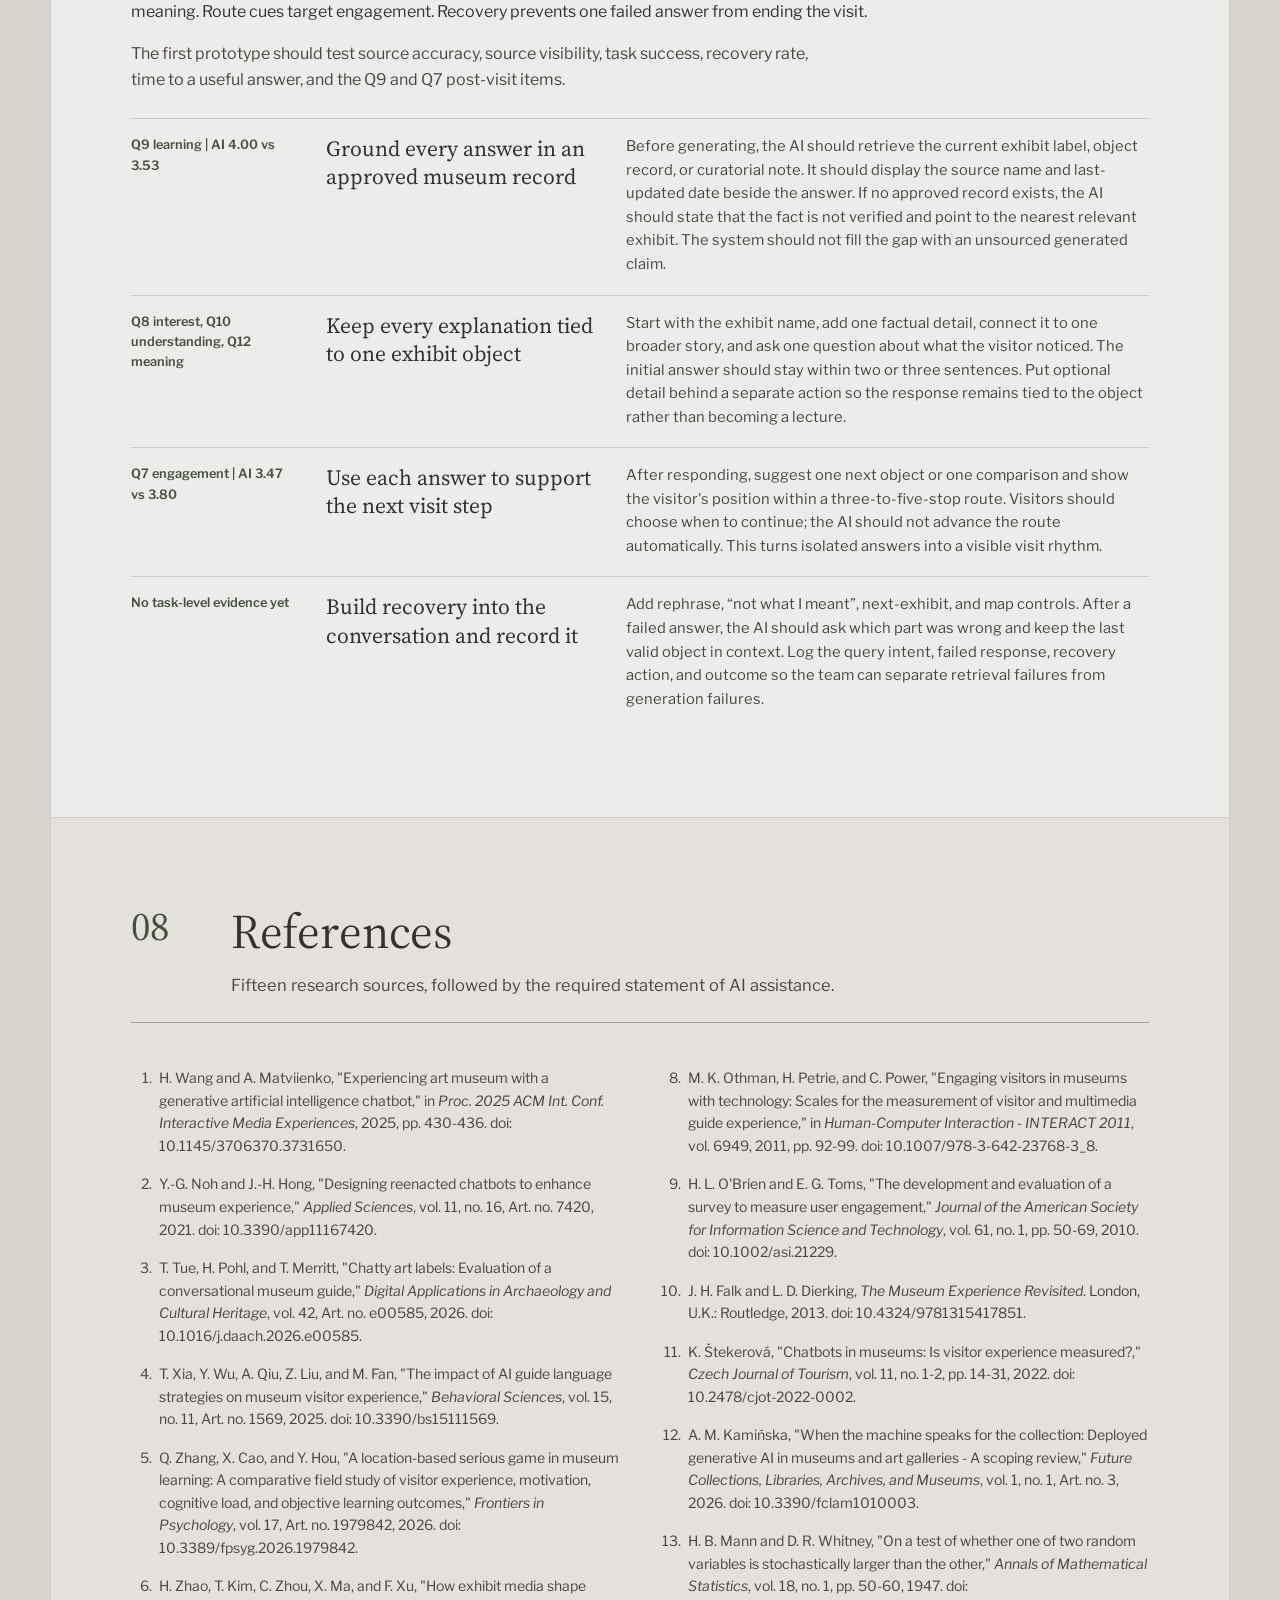
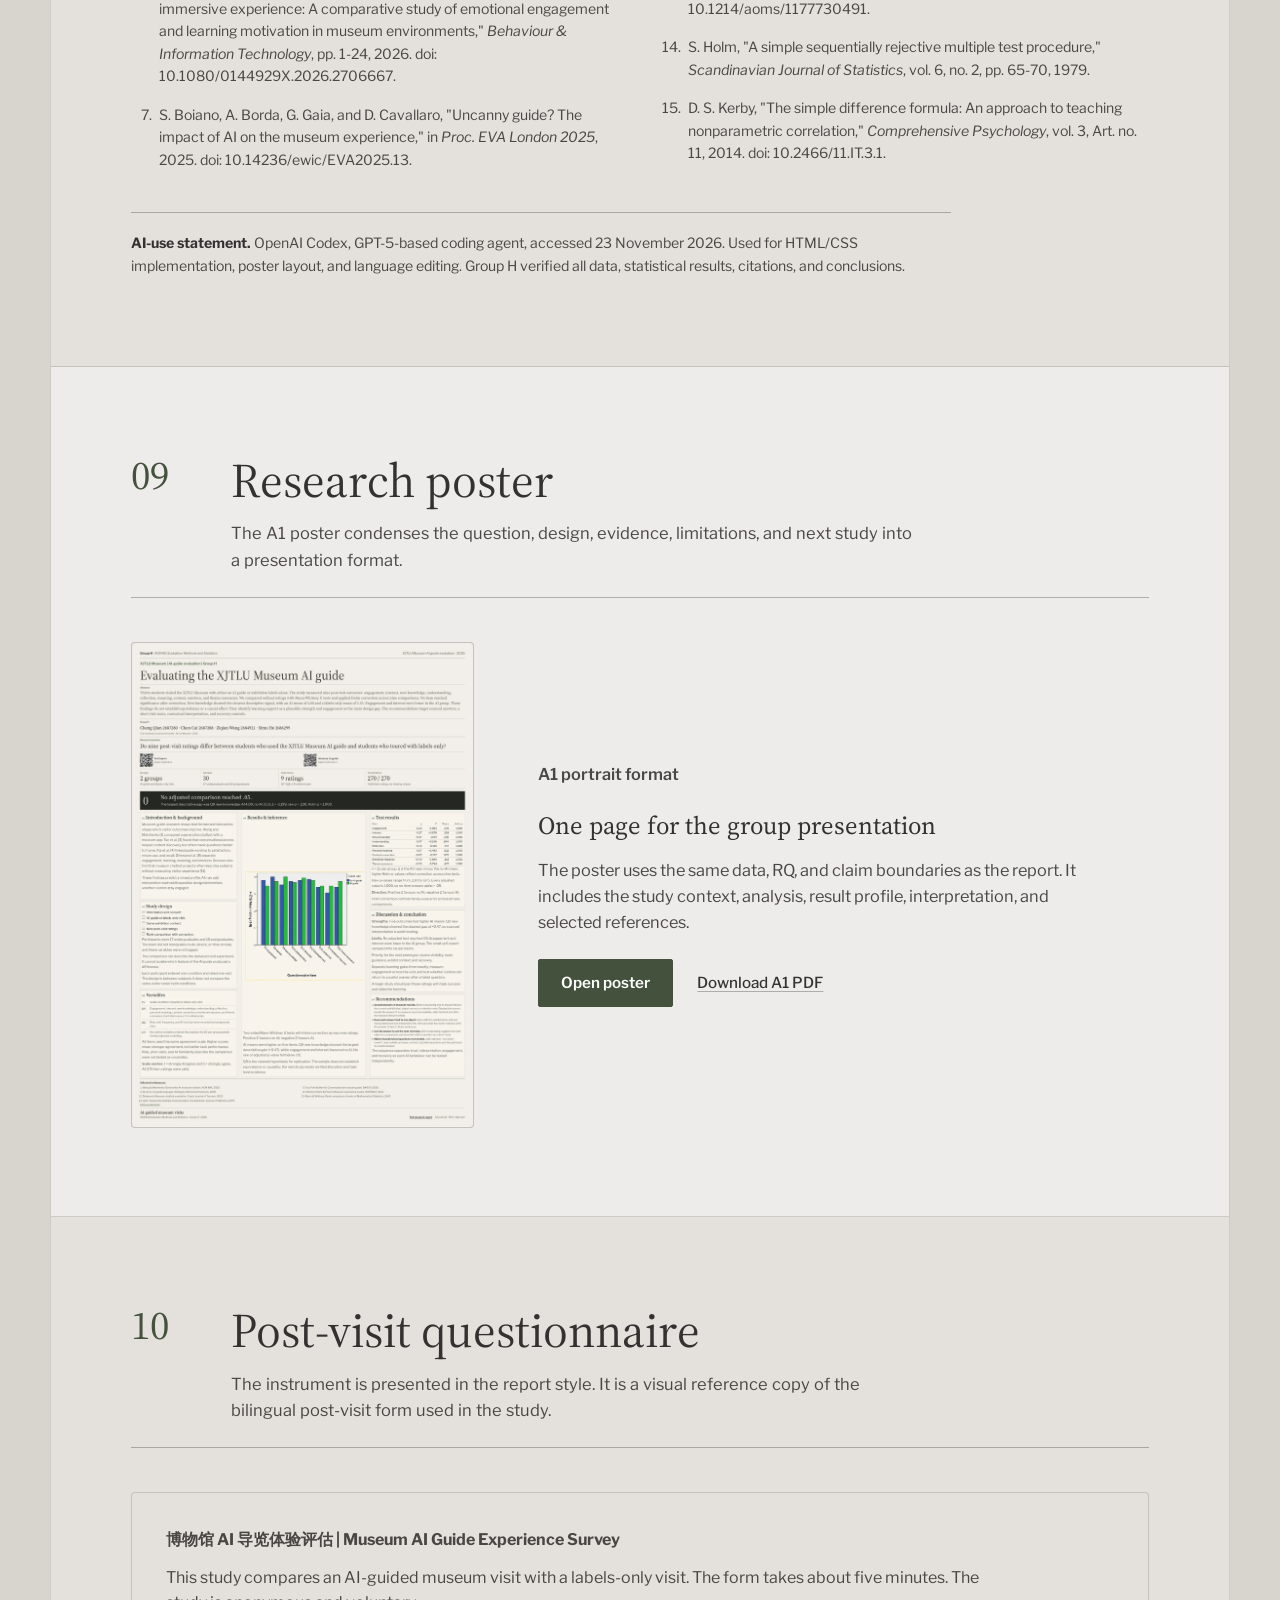
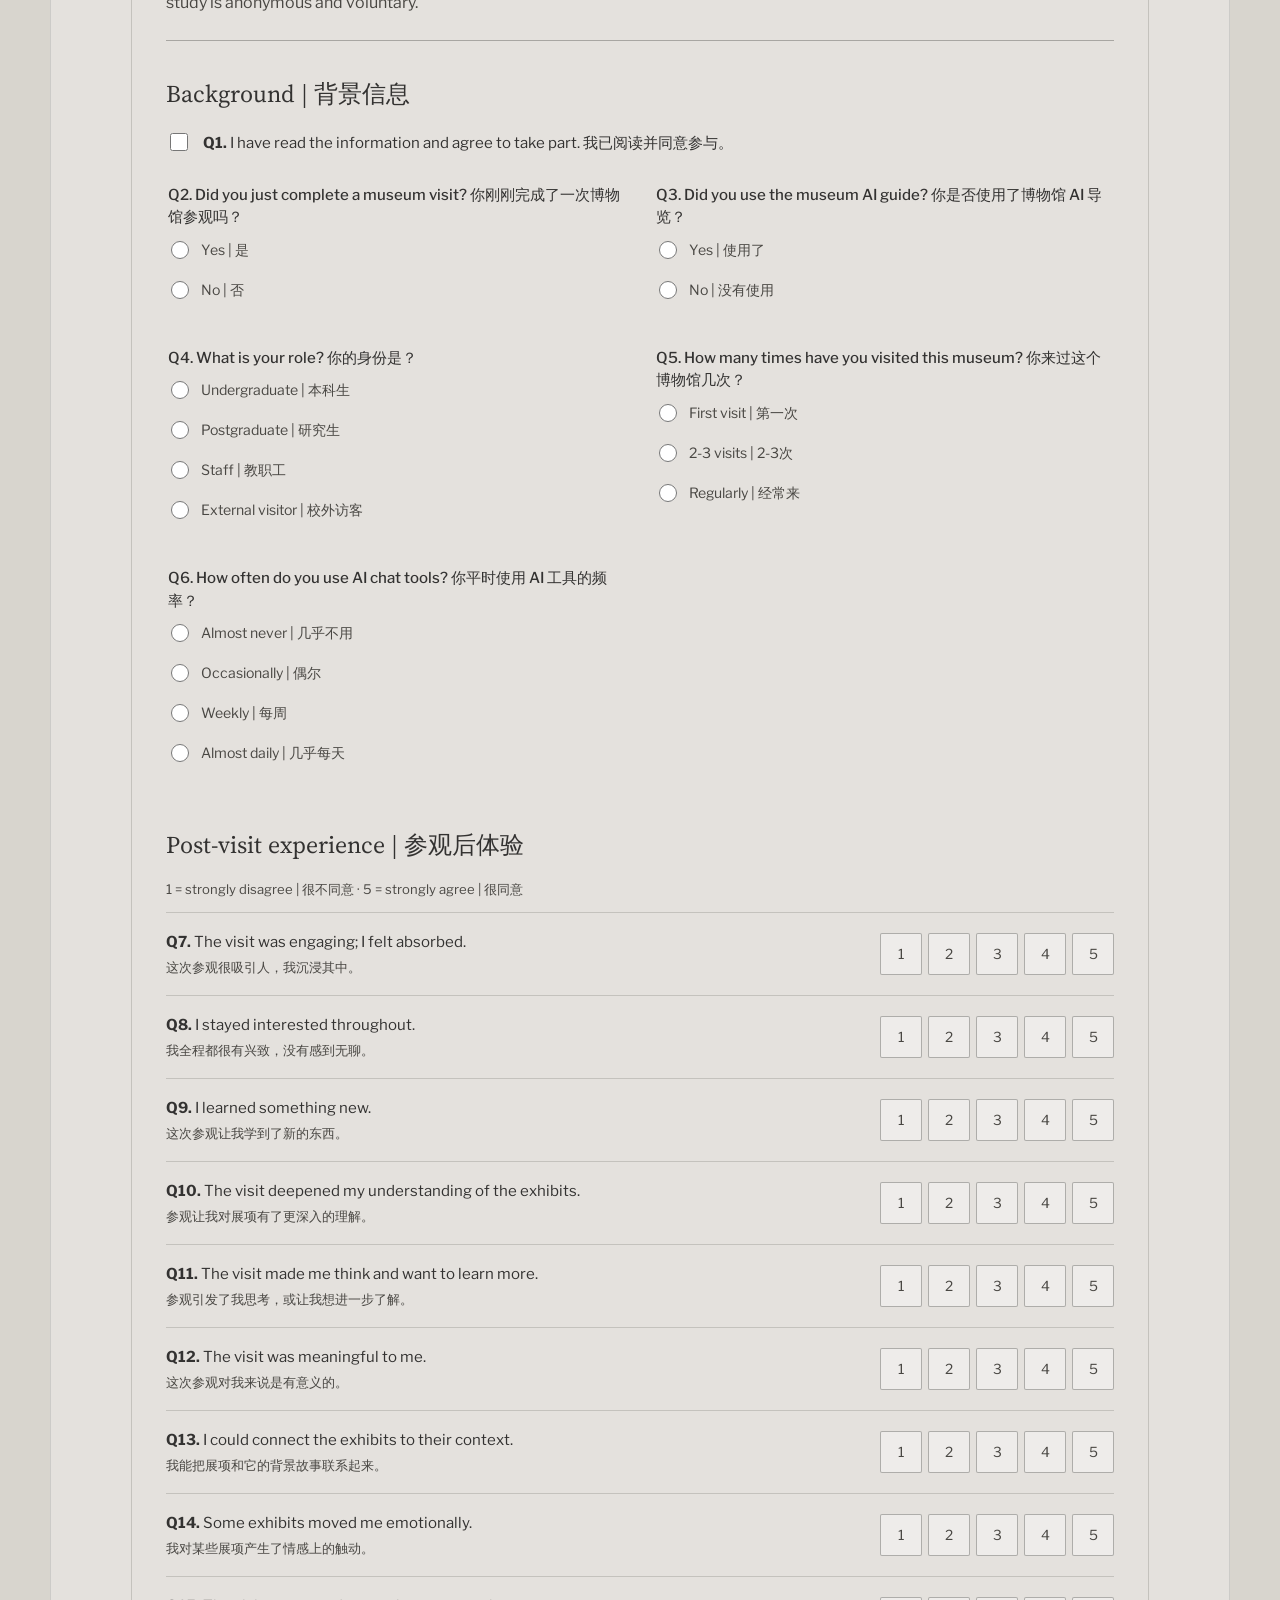
==== commit 4d828549: "Synchronize detailed web recommendations and poster" ====
--- a/ADS401_GroupH_Report.html
+++ b/ADS401_GroupH_Report.html
@@ -385,7 +385,7 @@
             </div>
             <dl class="variable-grid">
               <div><dt>IV</dt><dd>Guide condition: AI guide or labels-only visit.</dd></div>
-              <div><dt>DV</dt><dd>Nine post-visit ratings, Q7-Q15, each measured from 1 to 5.</dd></div>
+              <div><dt>DV</dt><dd>Engagement, interest, new knowledge, understanding, reflection, personal meaning, context connection, emotional response, and theme resonance. Each item uses a 1-5 ordinal scale.</dd></div>
               <div><dt>Background</dt><dd>Role, visit frequency, and AI-tool use.</dd></div>
               <div><dt>Control variables</dt><dd>None entered the analysis; 15 participants per group limited adjusted modelling.</dd></div>
             </dl>
@@ -549,15 +549,15 @@
                   <tr><th scope="col">Item</th><th scope="col">No AI M</th><th scope="col">AI M</th><th scope="col">Difference</th><th scope="col">U</th><th scope="col">Z</th><th scope="col">Raw p</th><th scope="col">Holm p</th><th scope="col">Result</th></tr>
                 </thead>
                 <tbody>
-                  <tr><th scope="row">Q7 Engagement</th><td>3.80</td><td>3.47</td><td>-0.33</td><td>138.0</td><td>+1.084</td><td>.278</td><td>1.000</td><td><span class="result-tag">n.s.</span></td></tr>
-                  <tr><th scope="row">Q8 Interest</th><td>4.00</td><td>3.73</td><td>-0.27</td><td>135.5</td><td>+0.978</td><td>.328</td><td>1.000</td><td><span class="result-tag">n.s.</span></td></tr>
-                  <tr><th scope="row">Q9 New knowledge</th><td>3.53</td><td>4.00</td><td>+0.47</td><td>84.5</td><td>-1.199</td><td>.230</td><td>1.000</td><td><span class="result-tag">n.s.</span></td></tr>
-                  <tr><th scope="row">Q10 Understanding</th><td>3.73</td><td>3.67</td><td>-0.07</td><td>118.5</td><td>+0.248</td><td>.804</td><td>1.000</td><td><span class="result-tag">n.s.</span></td></tr>
-                  <tr><th scope="row">Q11 Reflection</th><td>3.80</td><td>3.93</td><td>+0.13</td><td>105.0</td><td>-0.310</td><td>.757</td><td>1.000</td><td><span class="result-tag">n.s.</span></td></tr>
-                  <tr><th scope="row">Q12 Meaning</th><td>3.87</td><td>3.80</td><td>-0.07</td><td>124.0</td><td>+0.493</td><td>.622</td><td>1.000</td><td><span class="result-tag">n.s.</span></td></tr>
-                  <tr><th scope="row">Q13 Context</th><td>3.40</td><td>3.47</td><td>+0.07</td><td>108.5</td><td>-0.157</td><td>.875</td><td>1.000</td><td><span class="result-tag">n.s.</span></td></tr>
-                  <tr><th scope="row">Q14 Emotion</th><td>3.07</td><td>3.47</td><td>+0.40</td><td>90.0</td><td>-0.999</td><td>.318</td><td>1.000</td><td><span class="result-tag">n.s.</span></td></tr>
-                  <tr><th scope="row">Q15 Theme resonance</th><td>3.40</td><td>3.73</td><td>+0.33</td><td>94.0</td><td>-0.794</td><td>.427</td><td>1.000</td><td><span class="result-tag">n.s.</span></td></tr>
+                  <tr><th scope="row">Engagement</th><td>3.80</td><td>3.47</td><td>-0.33</td><td>138.0</td><td>+1.084</td><td>.278</td><td>1.000</td><td><span class="result-tag">n.s.</span></td></tr>
+                  <tr><th scope="row">Interest</th><td>4.00</td><td>3.73</td><td>-0.27</td><td>135.5</td><td>+0.978</td><td>.328</td><td>1.000</td><td><span class="result-tag">n.s.</span></td></tr>
+                  <tr><th scope="row">New knowledge</th><td>3.53</td><td>4.00</td><td>+0.47</td><td>84.5</td><td>-1.199</td><td>.230</td><td>1.000</td><td><span class="result-tag">n.s.</span></td></tr>
+                  <tr><th scope="row">Understanding</th><td>3.73</td><td>3.67</td><td>-0.07</td><td>118.5</td><td>+0.248</td><td>.804</td><td>1.000</td><td><span class="result-tag">n.s.</span></td></tr>
+                  <tr><th scope="row">Reflection</th><td>3.80</td><td>3.93</td><td>+0.13</td><td>105.0</td><td>-0.310</td><td>.757</td><td>1.000</td><td><span class="result-tag">n.s.</span></td></tr>
+                  <tr><th scope="row">Personal meaning</th><td>3.87</td><td>3.80</td><td>-0.07</td><td>124.0</td><td>+0.493</td><td>.622</td><td>1.000</td><td><span class="result-tag">n.s.</span></td></tr>
+                  <tr><th scope="row">Context connection</th><td>3.40</td><td>3.47</td><td>+0.07</td><td>108.5</td><td>-0.157</td><td>.875</td><td>1.000</td><td><span class="result-tag">n.s.</span></td></tr>
+                  <tr><th scope="row">Emotional response</th><td>3.07</td><td>3.47</td><td>+0.40</td><td>90.0</td><td>-0.999</td><td>.318</td><td>1.000</td><td><span class="result-tag">n.s.</span></td></tr>
+                  <tr><th scope="row">Theme resonance</th><td>3.40</td><td>3.73</td><td>+0.33</td><td>94.0</td><td>-0.794</td><td>.427</td><td>1.000</td><td><span class="result-tag">n.s.</span></td></tr>
                 </tbody>
               </table>
             </div>
@@ -654,56 +654,59 @@
               <p class="small-label">Recommendations</p>
               <h3 id="recommendation-title">Specific changes to the museum AI guide</h3>
               <p class="recommendation-decision">
-                Keep AI as a traceable interpretation layer. Rebuild the visit around questions,
-                sources, and recovery.
-              </p>
-              <p>
-                The earlier studies place question formulation and language at the centre of guide
-                experience. Our means add a local constraint: knowledge interpretation is the
-                clearest promise, while engagement and interest need more work.
-              </p>
-              <p>
-                Each change names its evidence. Treat them as hypotheses for the next prototype and
-                task-based test; none depends on claiming a statistically significant effect.
+                Make the AI a museum-grounded interpretation service: retrieve approved content,
+                explain one object at a time, support a short route, and expose a recovery path.
+              </p>
+              <p>
+                The order matters. Source grounding controls trust. Object-based explanation targets
+                learning and meaning. Route cues target engagement. Recovery prevents one failed
+                answer from ending the visit.
+              </p>
+              <p>
+                The first prototype should test source accuracy, source visibility, task success,
+                recovery rate, time to a useful answer, and the Q9 and Q7 post-visit items.
               </p>
             </div>
             <div class="recommendation-grid">
               <article>
                 <span>Q9 learning | AI 4.00 vs 3.53</span>
-                <h4>Show the source behind each answer</h4>
+                <h4>Ground every answer in an approved museum record</h4>
                 <p>
-                  Keep exhibit-specific facts, then show the matching label, object, or collection
-                  source beside every answer. Limit the reply to two or three sentences and end with
-                  one follow-up question. This protects the learning promise while making generated
-                  content easier to trust.
+                  Before generating, the AI should retrieve the current exhibit label, object record,
+                  or curatorial note. It should display the source name and last-updated date beside
+                  the answer. If no approved record exists, the AI should state that the fact is not
+                  verified and point to the nearest relevant exhibit. The system should not fill the
+                  gap with an unsourced generated claim.
+                </p>
+              </article>
+              <article>
+                <span>Q8 interest, Q10 understanding, Q12 meaning</span>
+                <h4>Keep every explanation tied to one exhibit object</h4>
+                <p>
+                  Start with the exhibit name, add one factual detail, connect it to one broader
+                  story, and ask one question about what the visitor noticed. The initial answer
+                  should stay within two or three sentences. Put optional detail behind a separate
+                  action so the response remains tied to the object rather than becoming a lecture.
                 </p>
               </article>
               <article>
                 <span>Q7 engagement | AI 3.47 vs 3.80</span>
-                <h4>Guide visitors through a short route</h4>
+                <h4>Use each answer to support the next visit step</h4>
                 <p>
-                  Offer a three-to-five-stop route, prompt visitors to look closely or compare two
-                  objects, and show progress between stops. Add one reason to continue after each
-                  answer. The guide needs a visit rhythm beyond its search field.
-                </p>
-              </article>
-              <article>
-                <span>Q8 interest, Q10 understanding, Q12 meaning</span>
-                <h4>Connect each answer to object and visitor</h4>
-                <p>
-                  Repeat the relevant label, connect one factual detail to a broader story, and ask
-                  what the visitor already noticed. Keep that bridge short. A long response can pull
-                  attention away from the object.
+                  After responding, suggest one next object or one comparison and show the visitor's
+                  position within a three-to-five-stop route. Visitors should choose when to continue;
+                  the AI should not advance the route automatically. This turns isolated answers into
+                  a visible visit rhythm.
                 </p>
               </article>
               <article>
                 <span>No task-level evidence yet</span>
-                <h4>Make misunderstanding easy to repair</h4>
+                <h4>Build recovery into the conversation and record it</h4>
                 <p>
-                  Add rephrase, “not what I meant”, next exhibit, and location controls. Log failed
-                  questions and the path back to a useful answer. The next study should verify
-                  allocation, pre-specify one primary outcome, and pair task success with the
-                  questionnaire.
+                  Add rephrase, “not what I meant”, next-exhibit, and map controls. After a failed
+                  answer, the AI should ask which part was wrong and keep the last valid object in
+                  context. Log the query intent, failed response, recovery action, and outcome so the
+                  team can separate retrieval failures from generation failures.
                 </p>
               </article>
             </div>
@@ -764,7 +767,7 @@
 
           <div class="poster-layout">
             <a class="poster-preview" href="./poster.html" aria-label="Open the interactive research poster">
-              <img src="./assets/poster-preview.webp?v=final3" width="1400" height="1983" loading="lazy" alt="Preview of the ADS401 Group H research poster" />
+              <img src="./assets/poster-preview.webp?v=sync3" width="1400" height="1983" loading="lazy" alt="Preview of the ADS401 Group H research poster" />
             </a>
             <div class="poster-copy">
               <p class="small-label">A1 portrait format</p>
@@ -776,7 +779,7 @@
               </p>
               <div class="poster-actions">
                 <a class="button" href="./poster.html">Open poster</a>
-                <a class="text-link" href="./ADS401_GroupH_Poster.pdf?v=final3">Download A1 PDF</a>
+                <a class="text-link" href="./ADS401_GroupH_Poster.pdf?v=sync3">Download A1 PDF</a>
               </div>
             </div>
           </div>
@@ -918,7 +921,7 @@
               <a href="./ADS401_GroupH_Q7-Q15_results_01.csv">Result table</a>
               <a href="./ADS401_GroupH_questionnaire_analysis_01.sps">Analysis syntax</a>
               <a href="./ADS401_GroupH_Presentation3Slides.pdf">Presentation 3</a>
-              <a href="./ADS401_GroupH_Poster.pdf?v=final3">A1 poster</a>
+              <a href="./ADS401_GroupH_Poster.pdf?v=sync3">A1 poster</a>
             </div>
           </div>
           <div class="footer-lead">
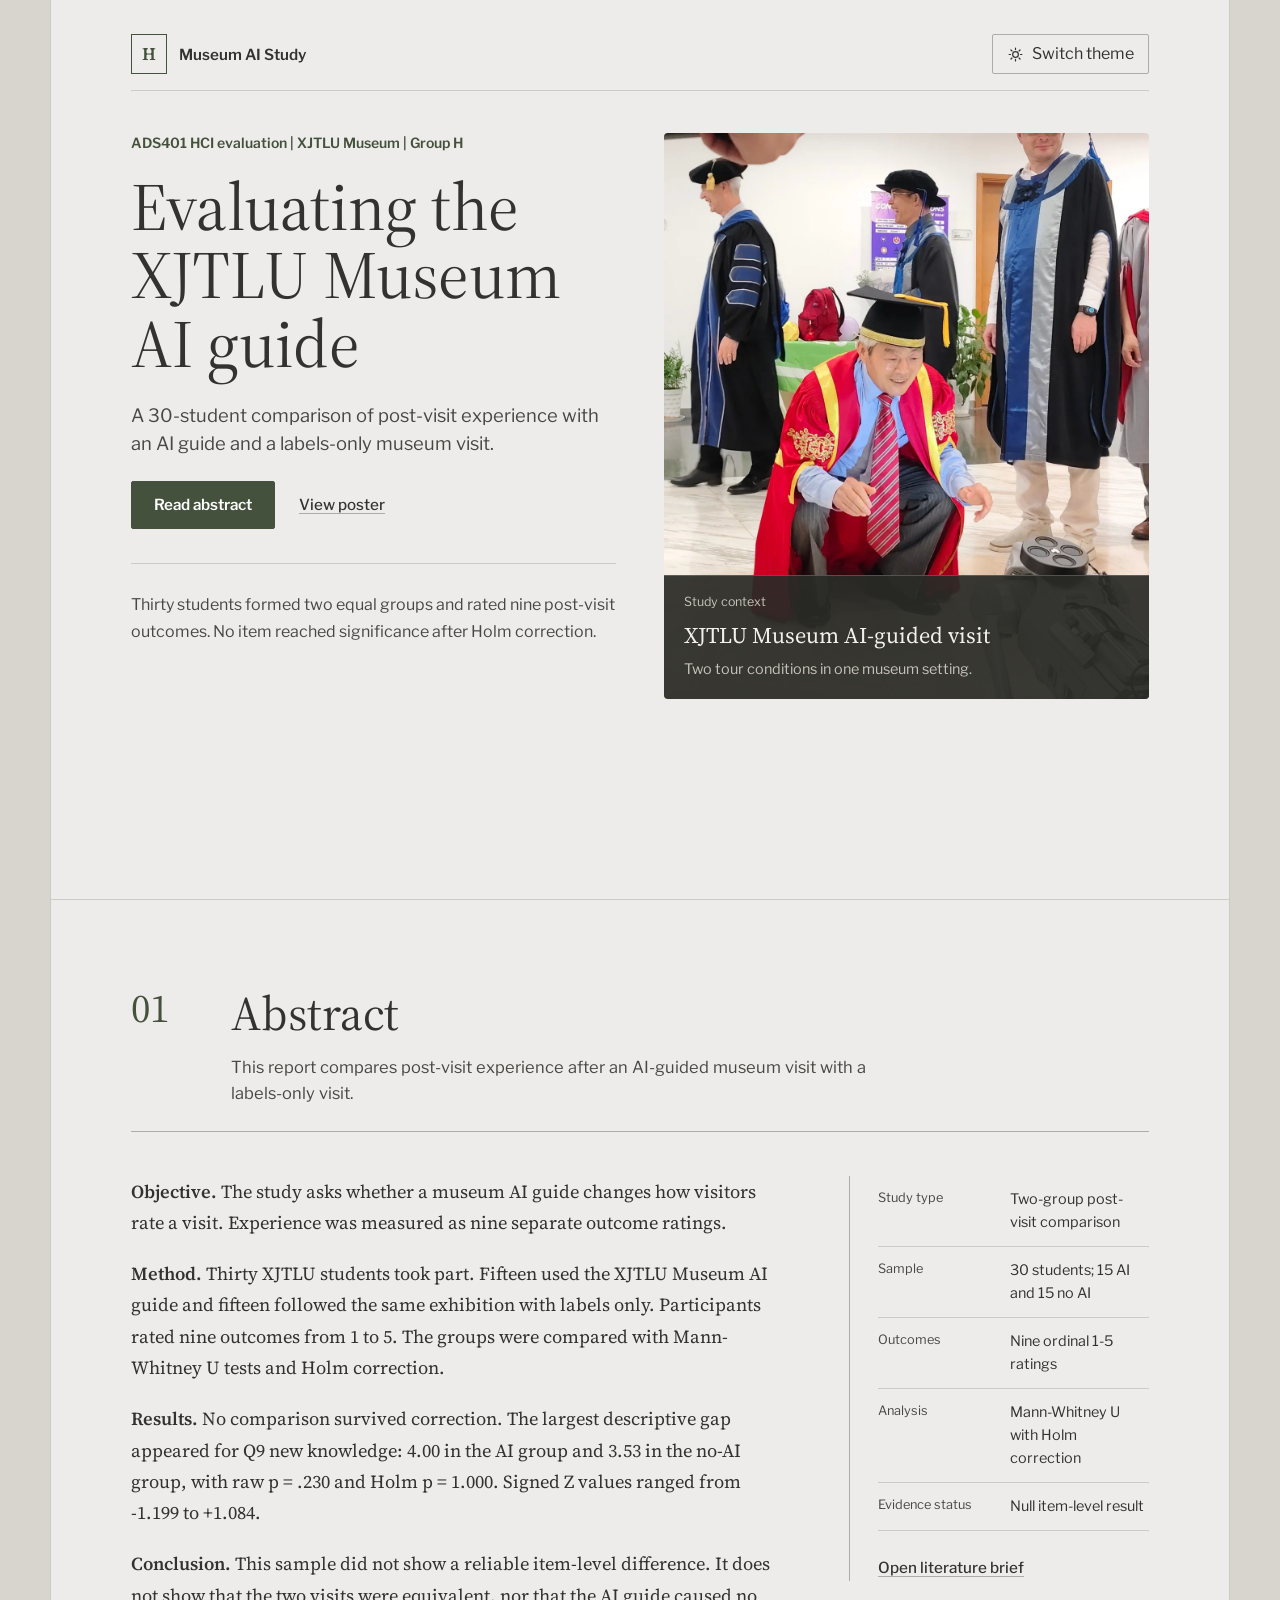
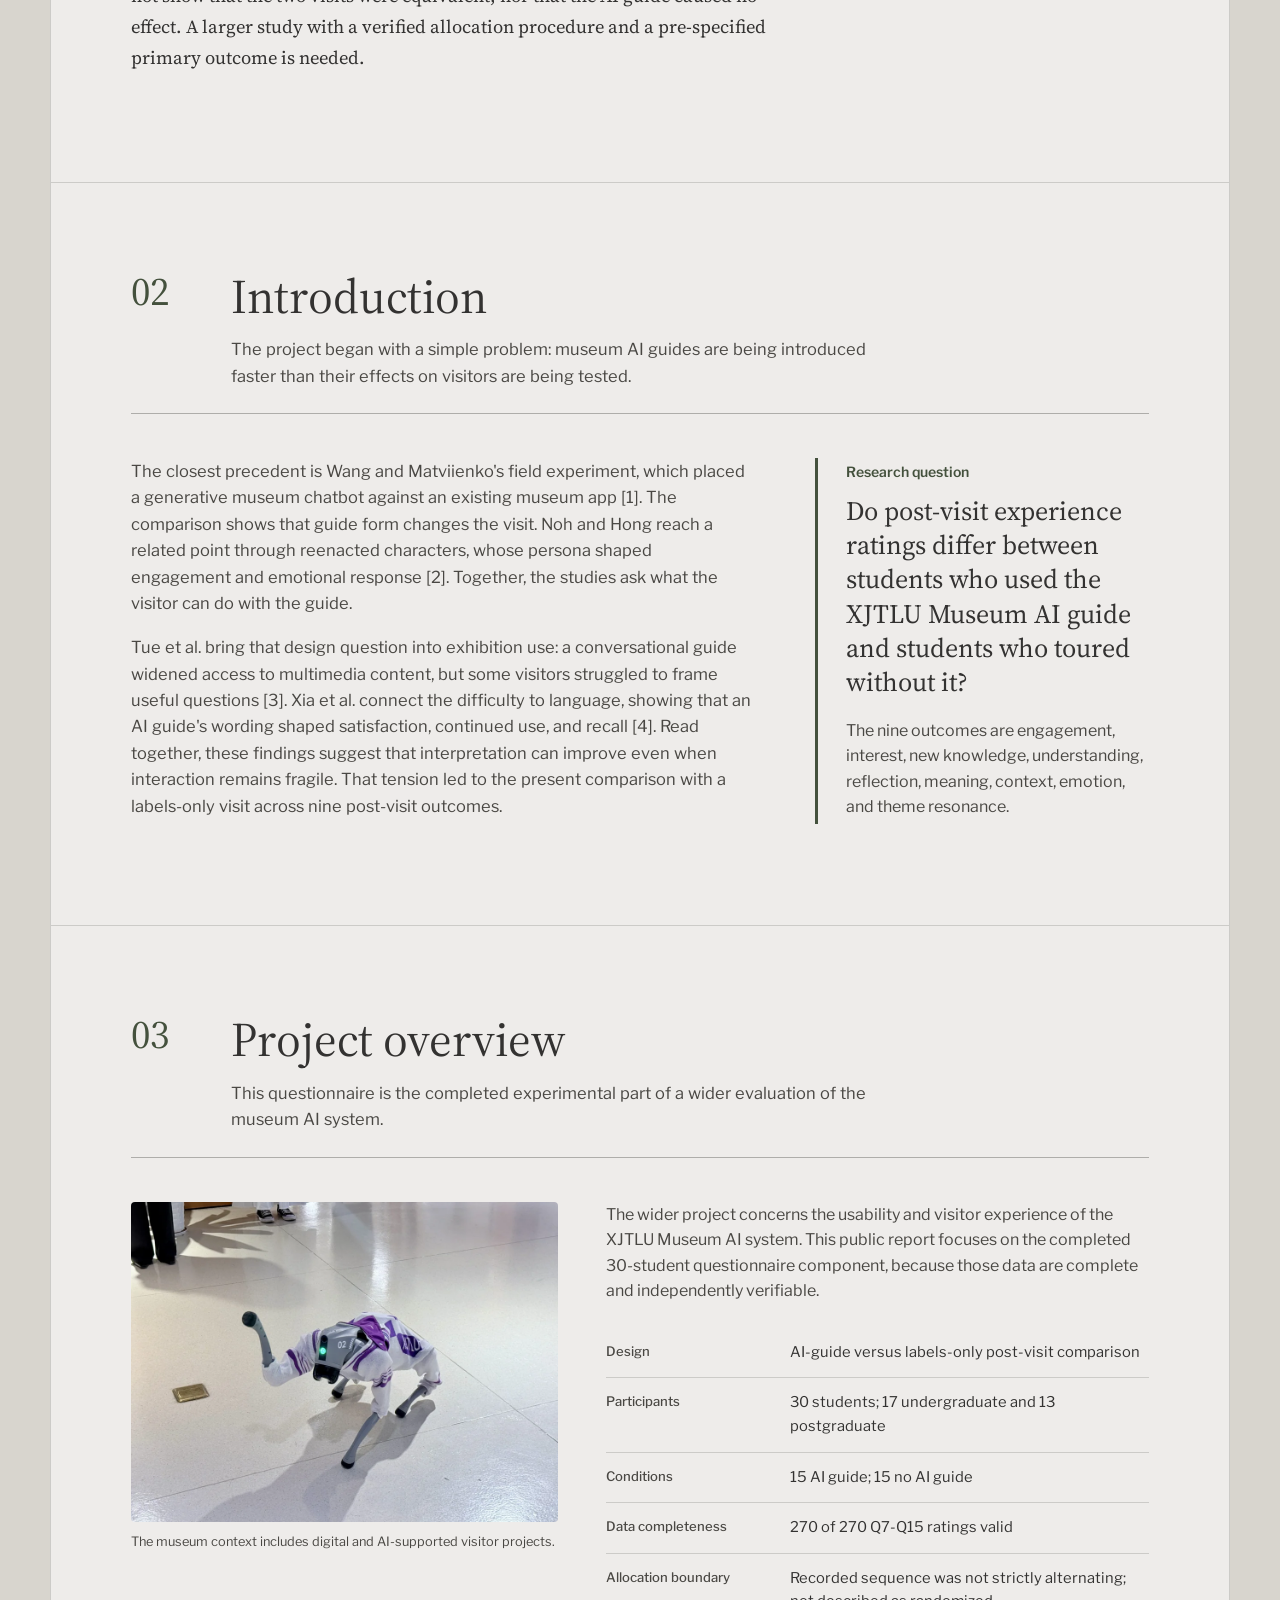
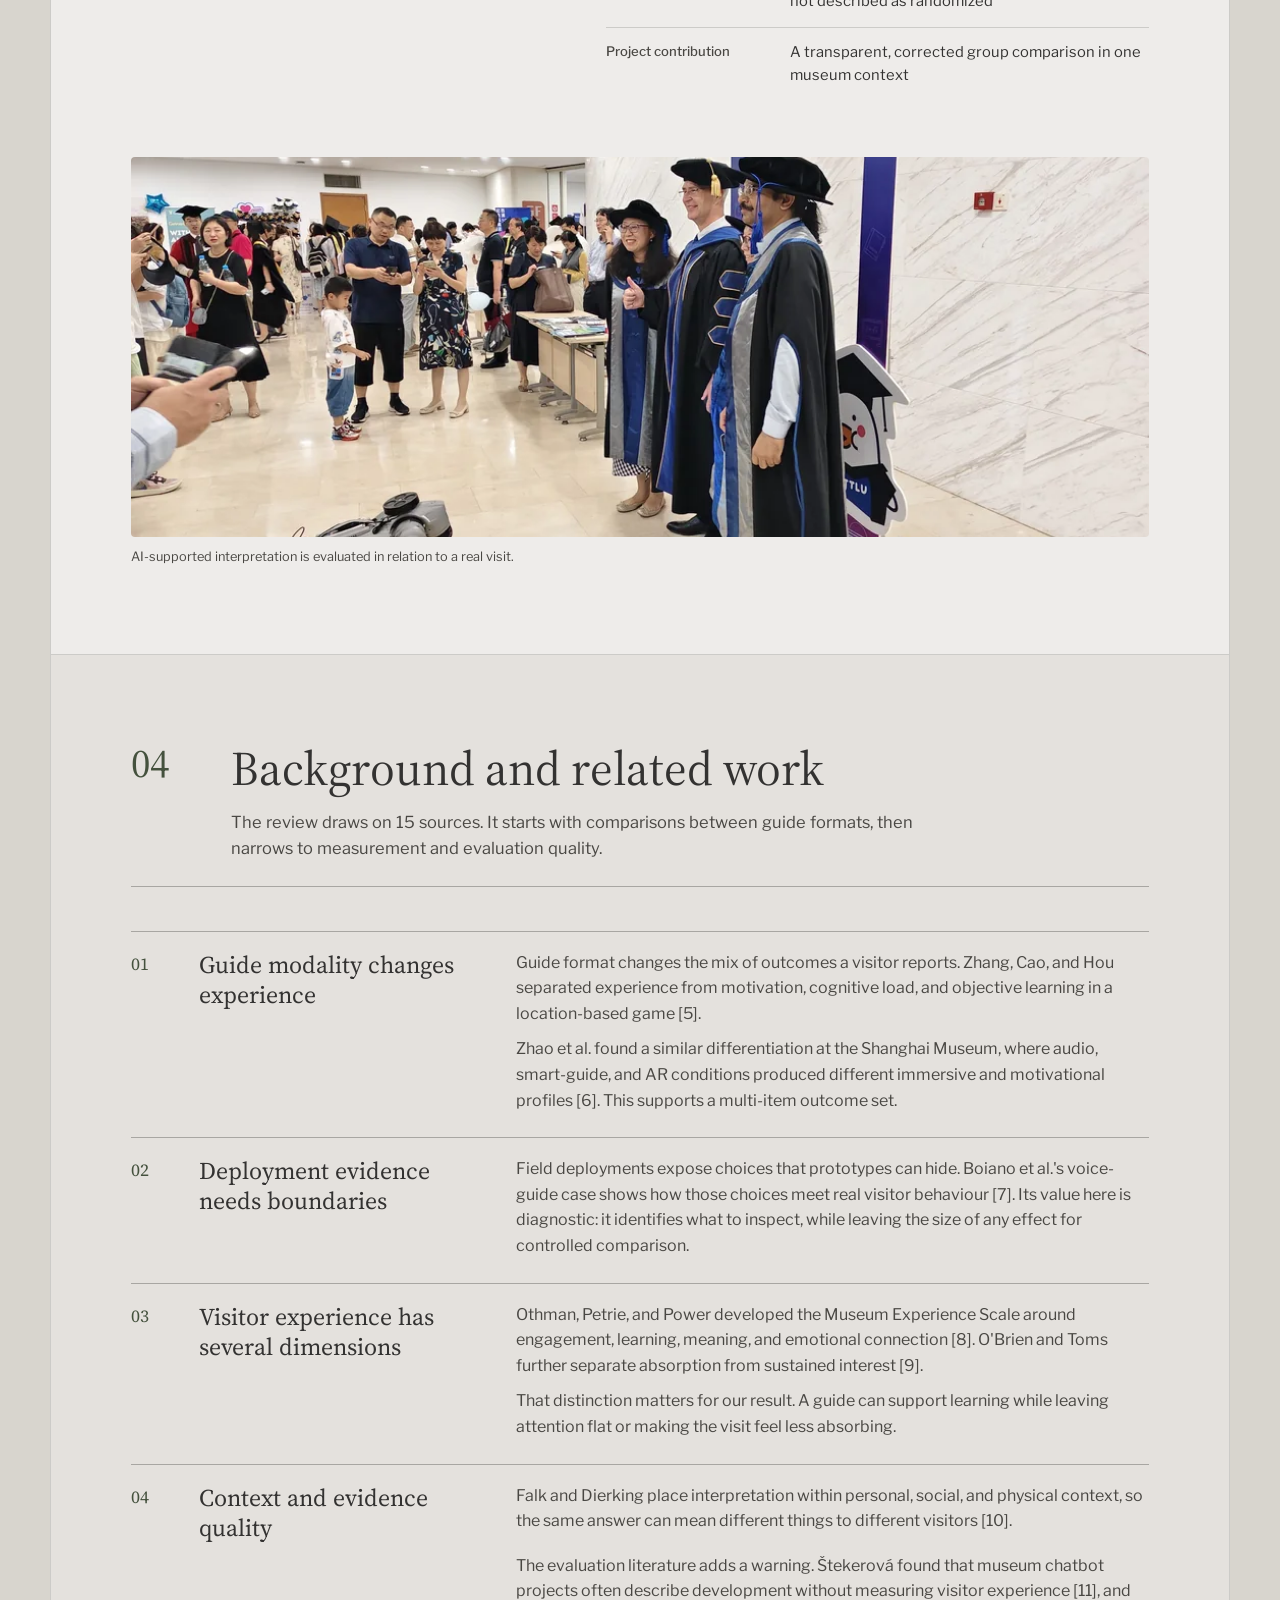
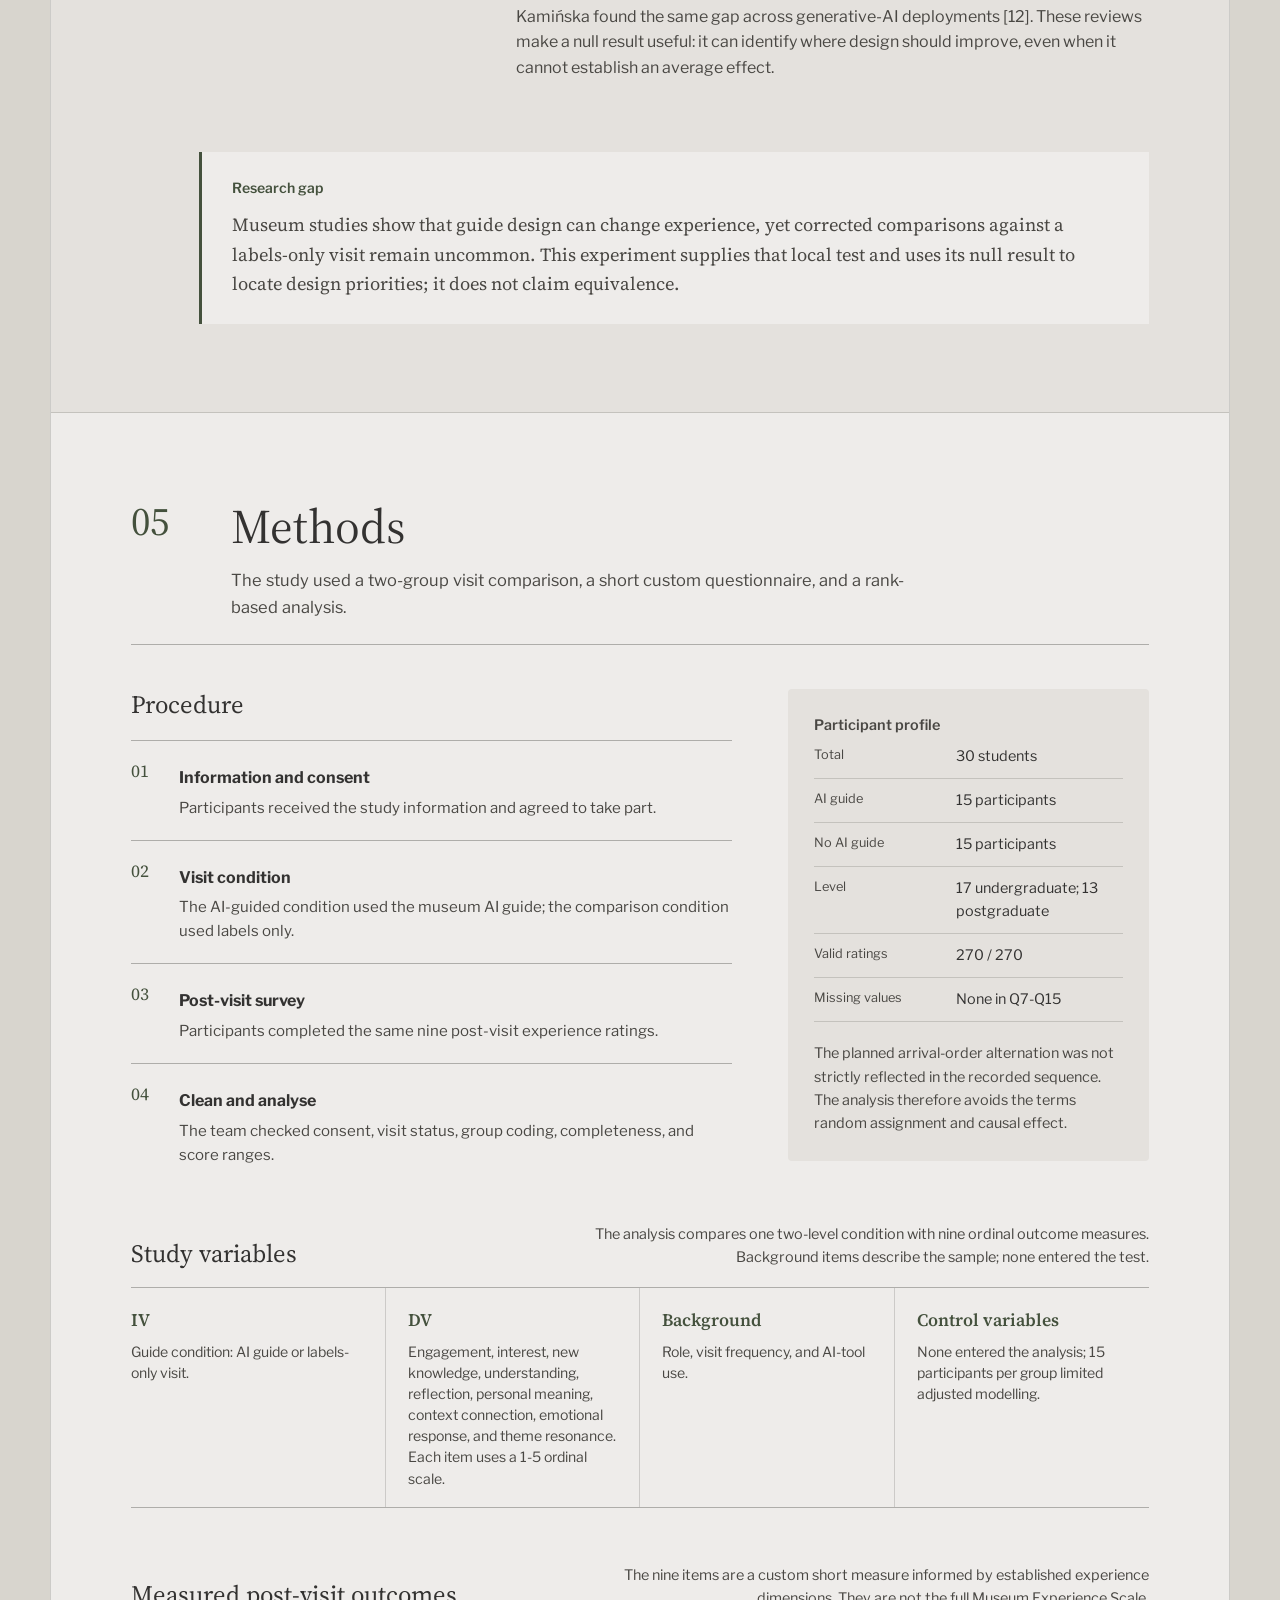
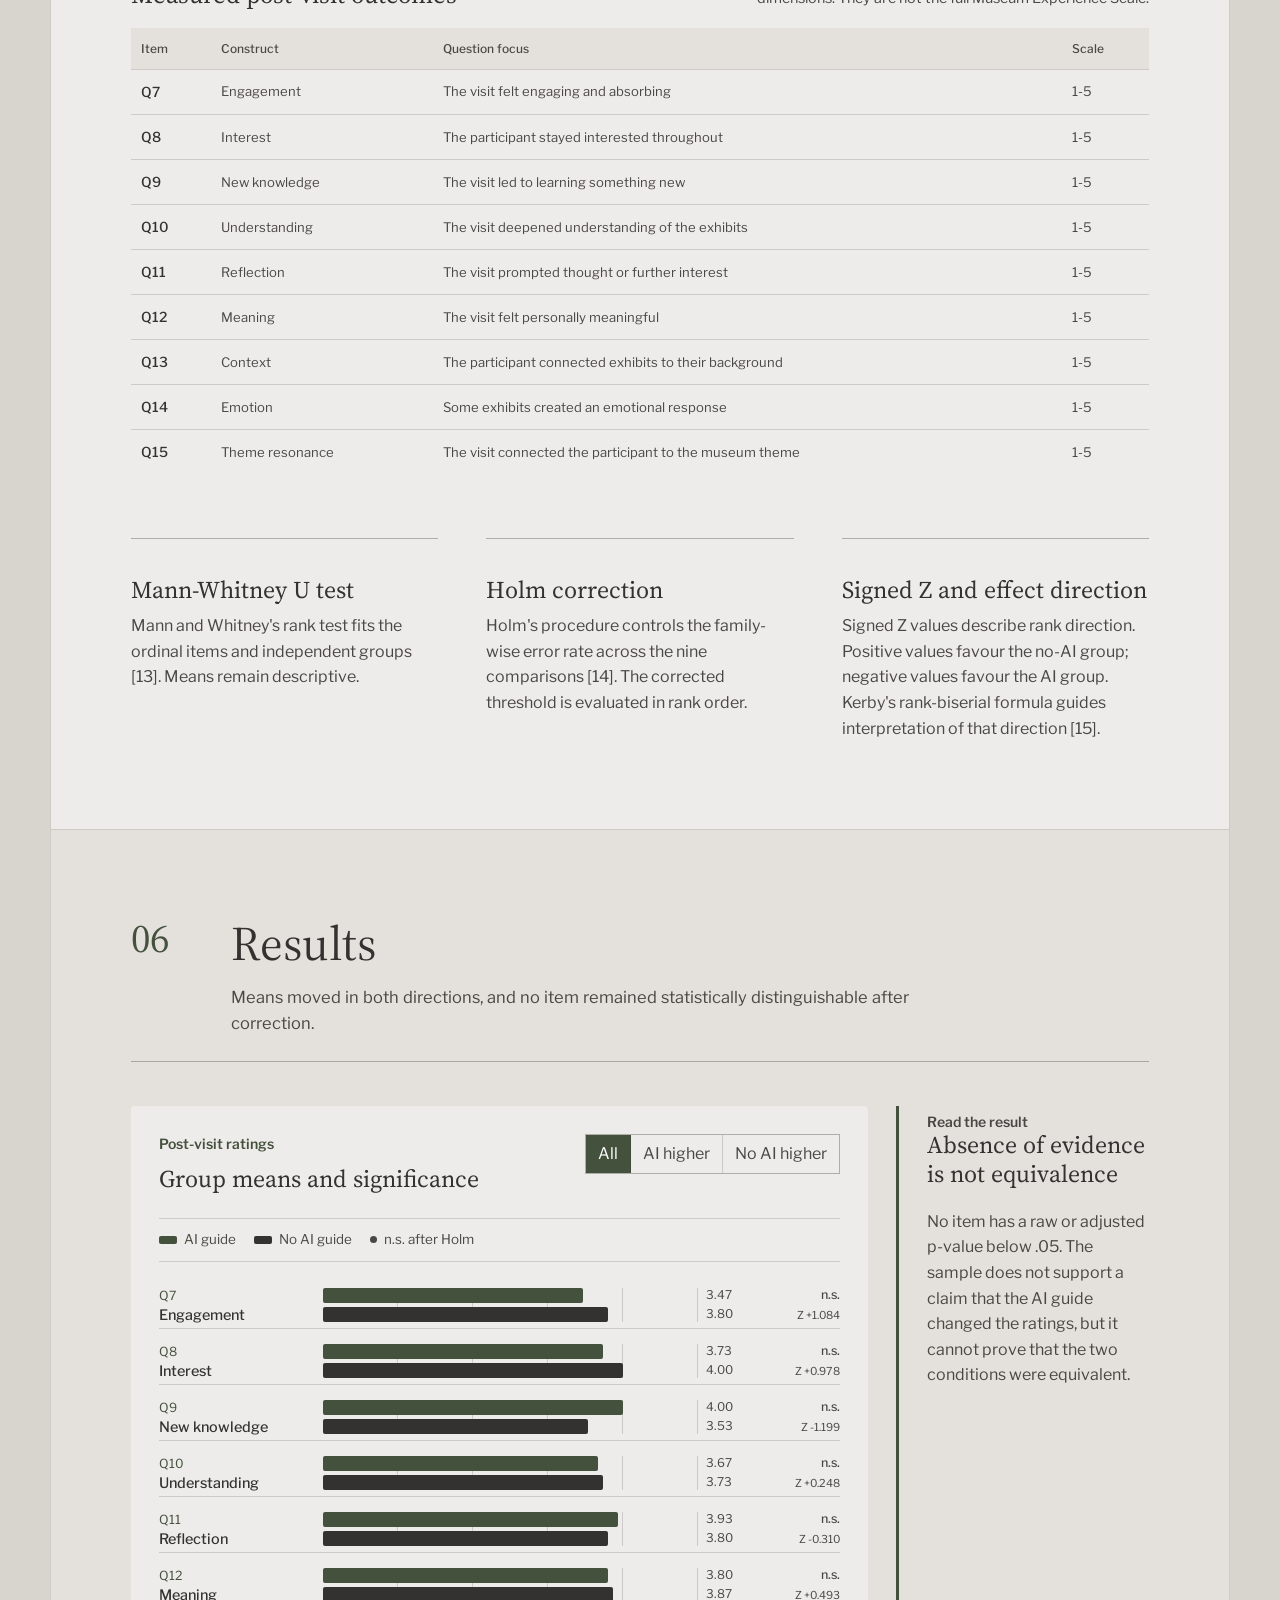
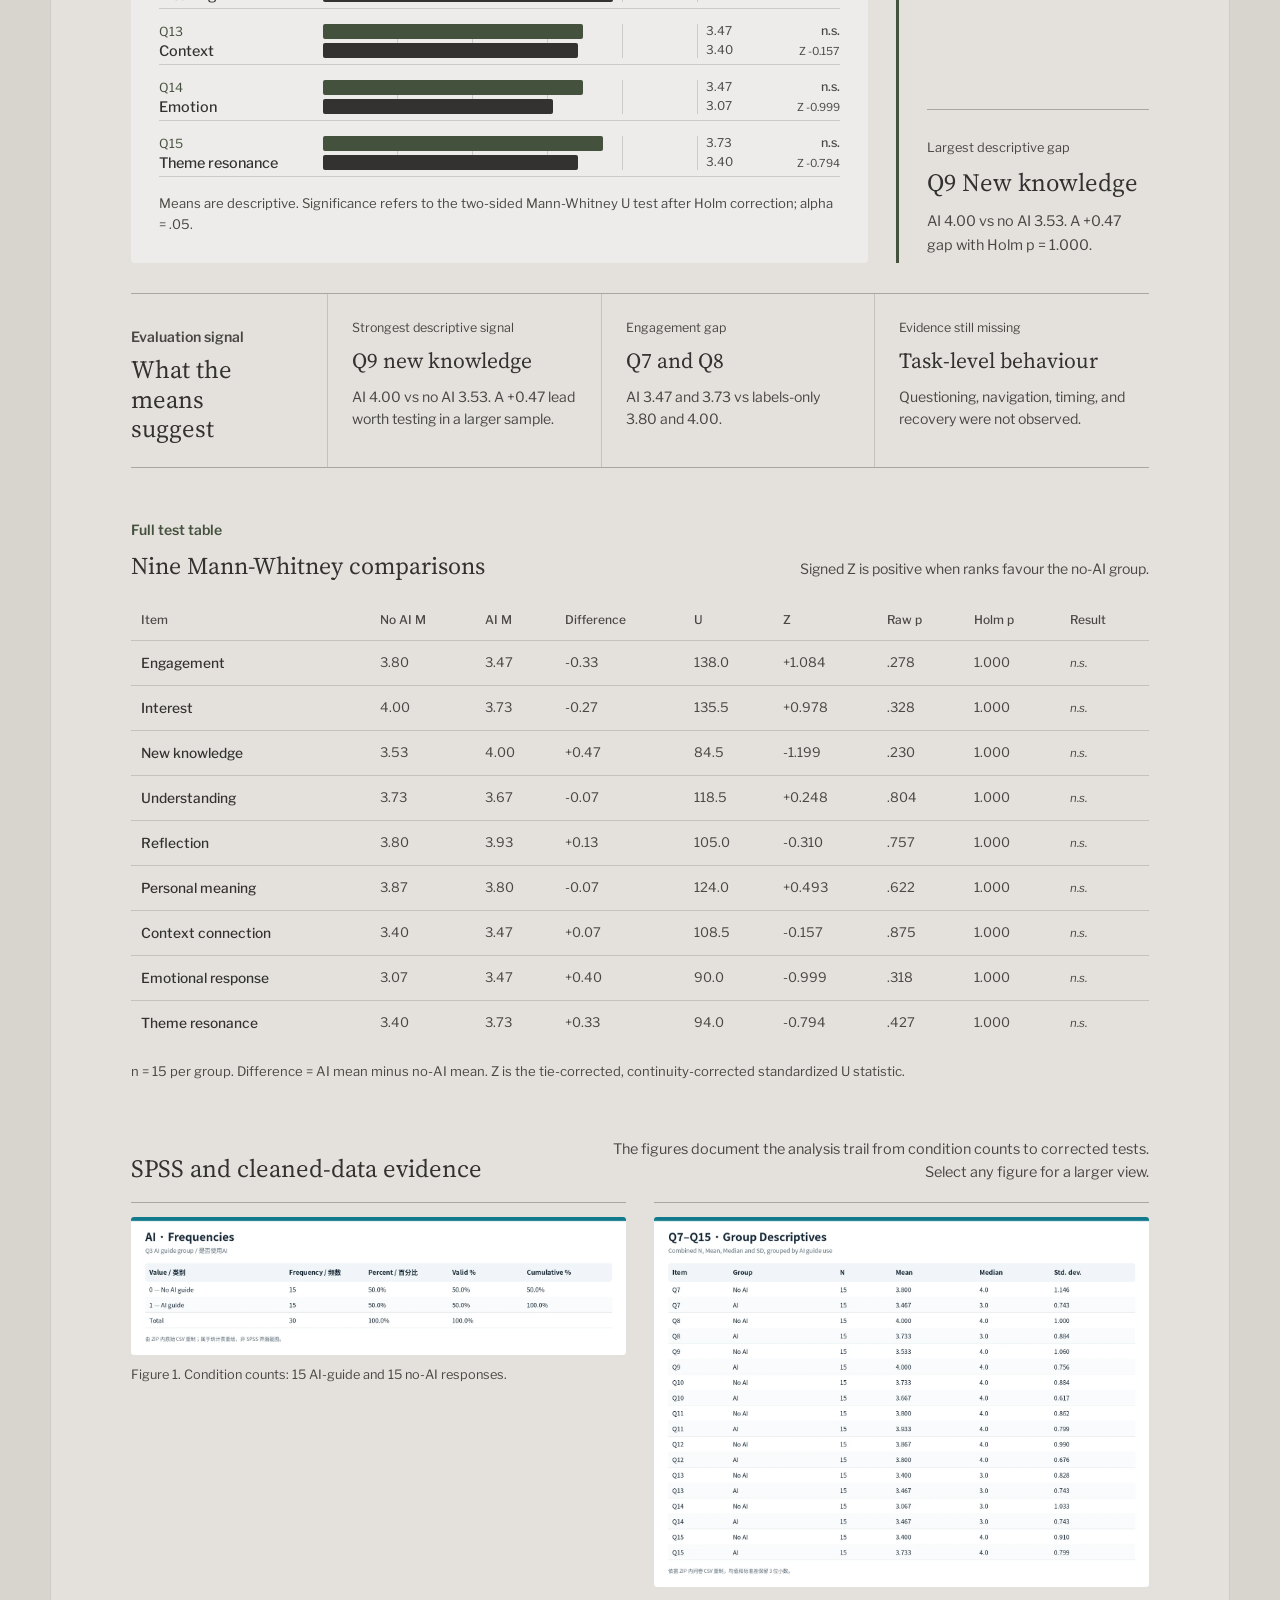
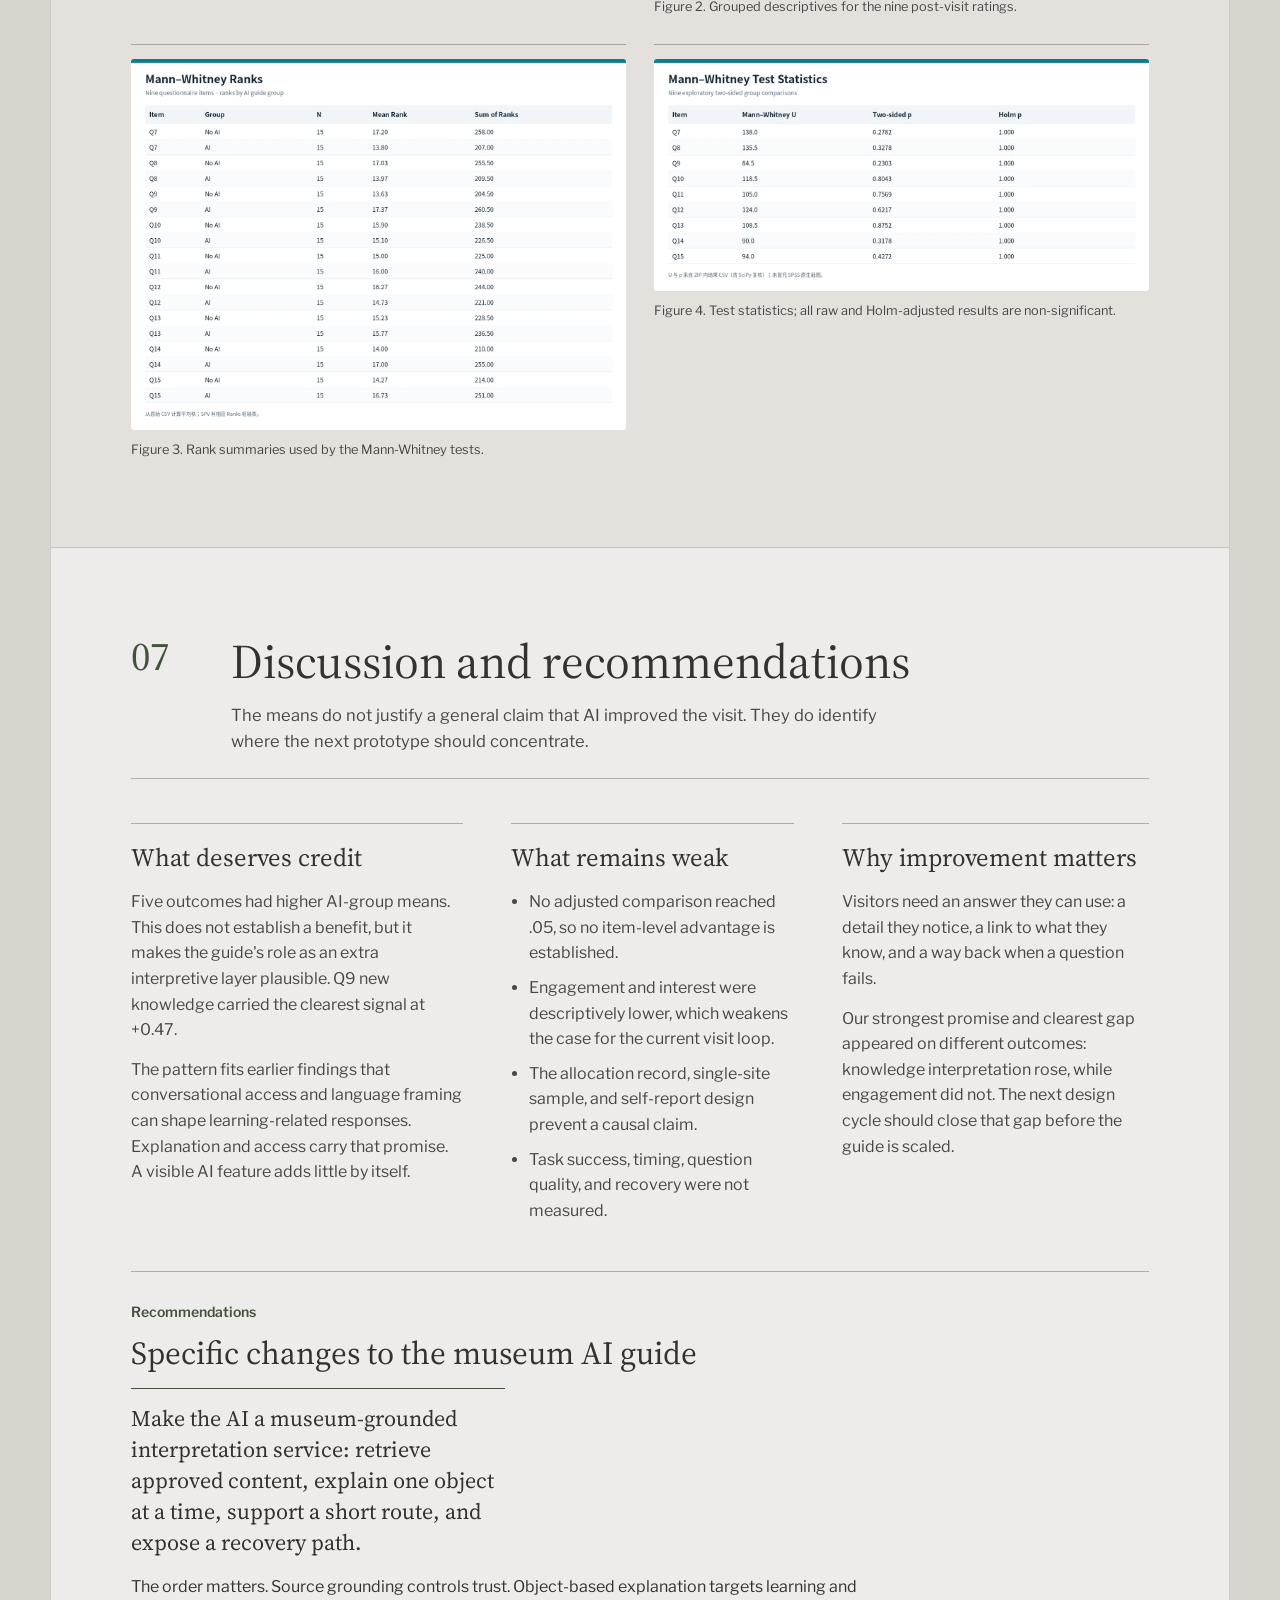
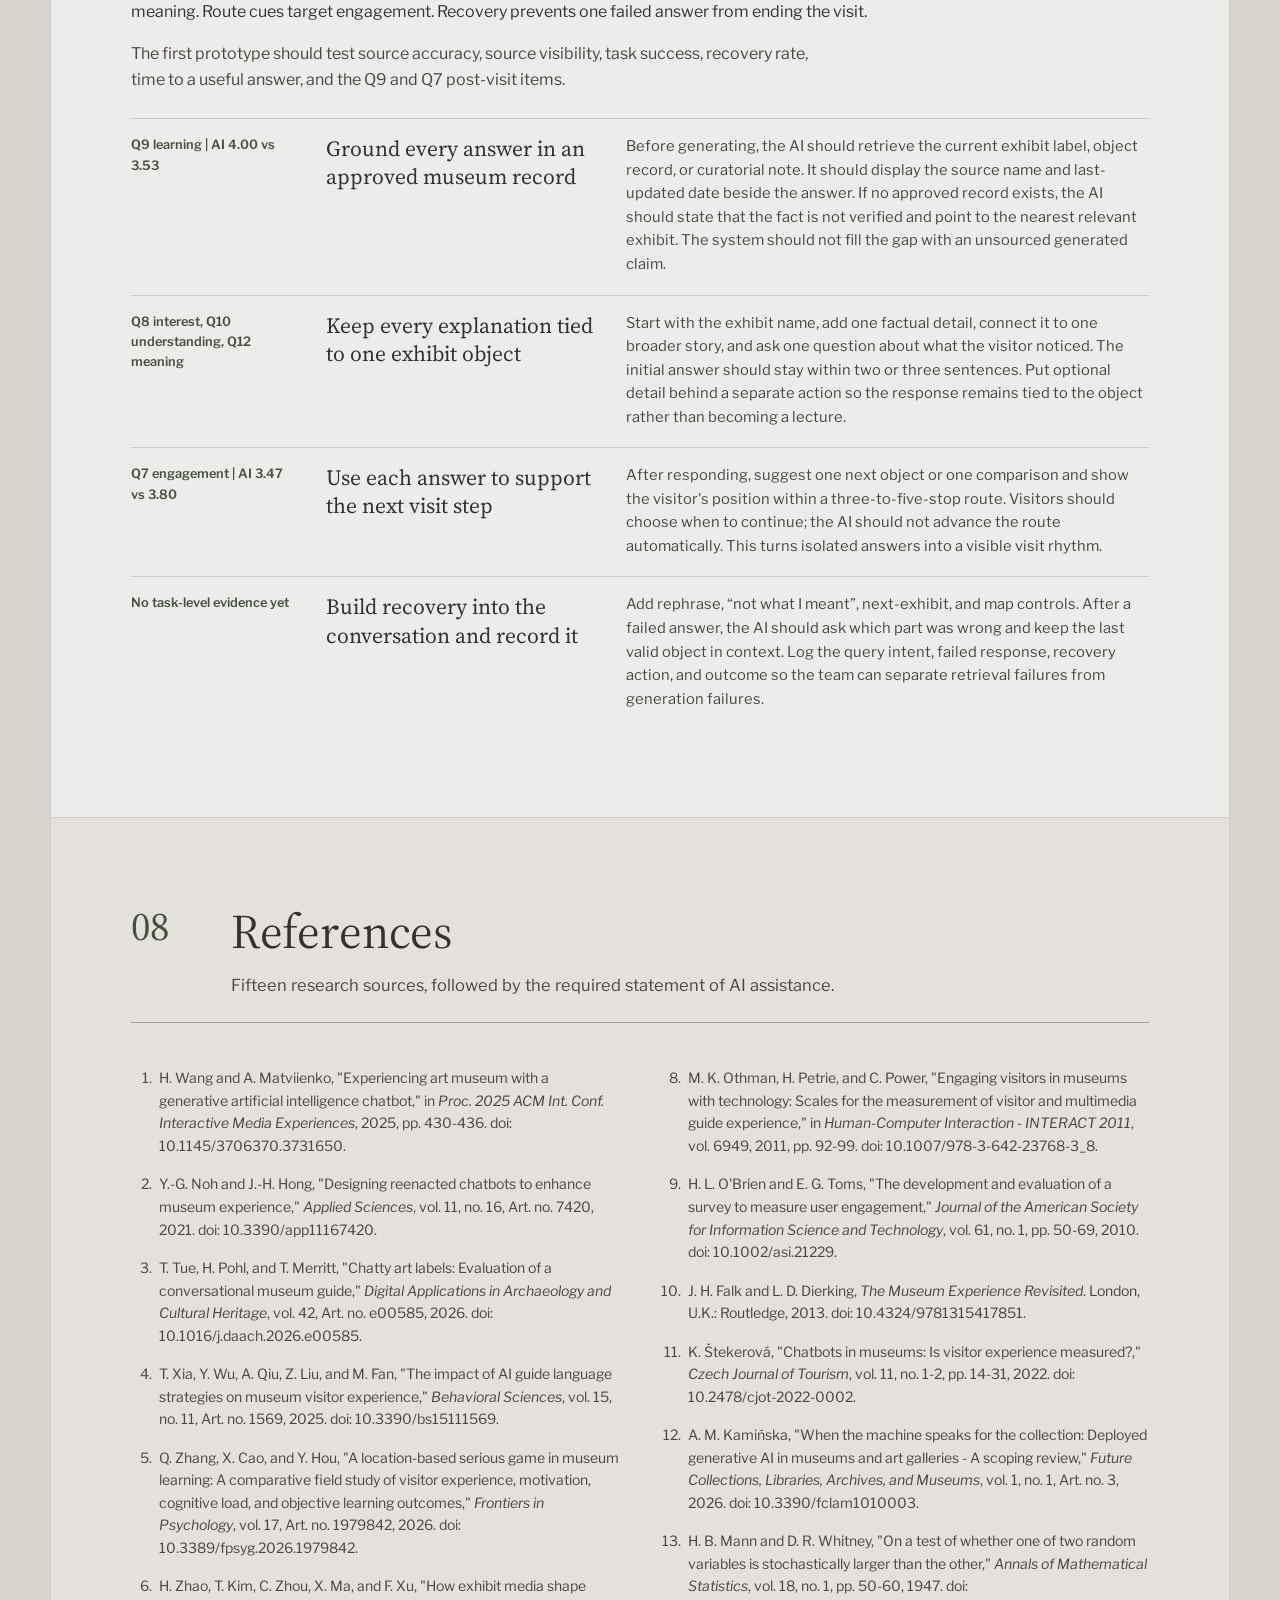
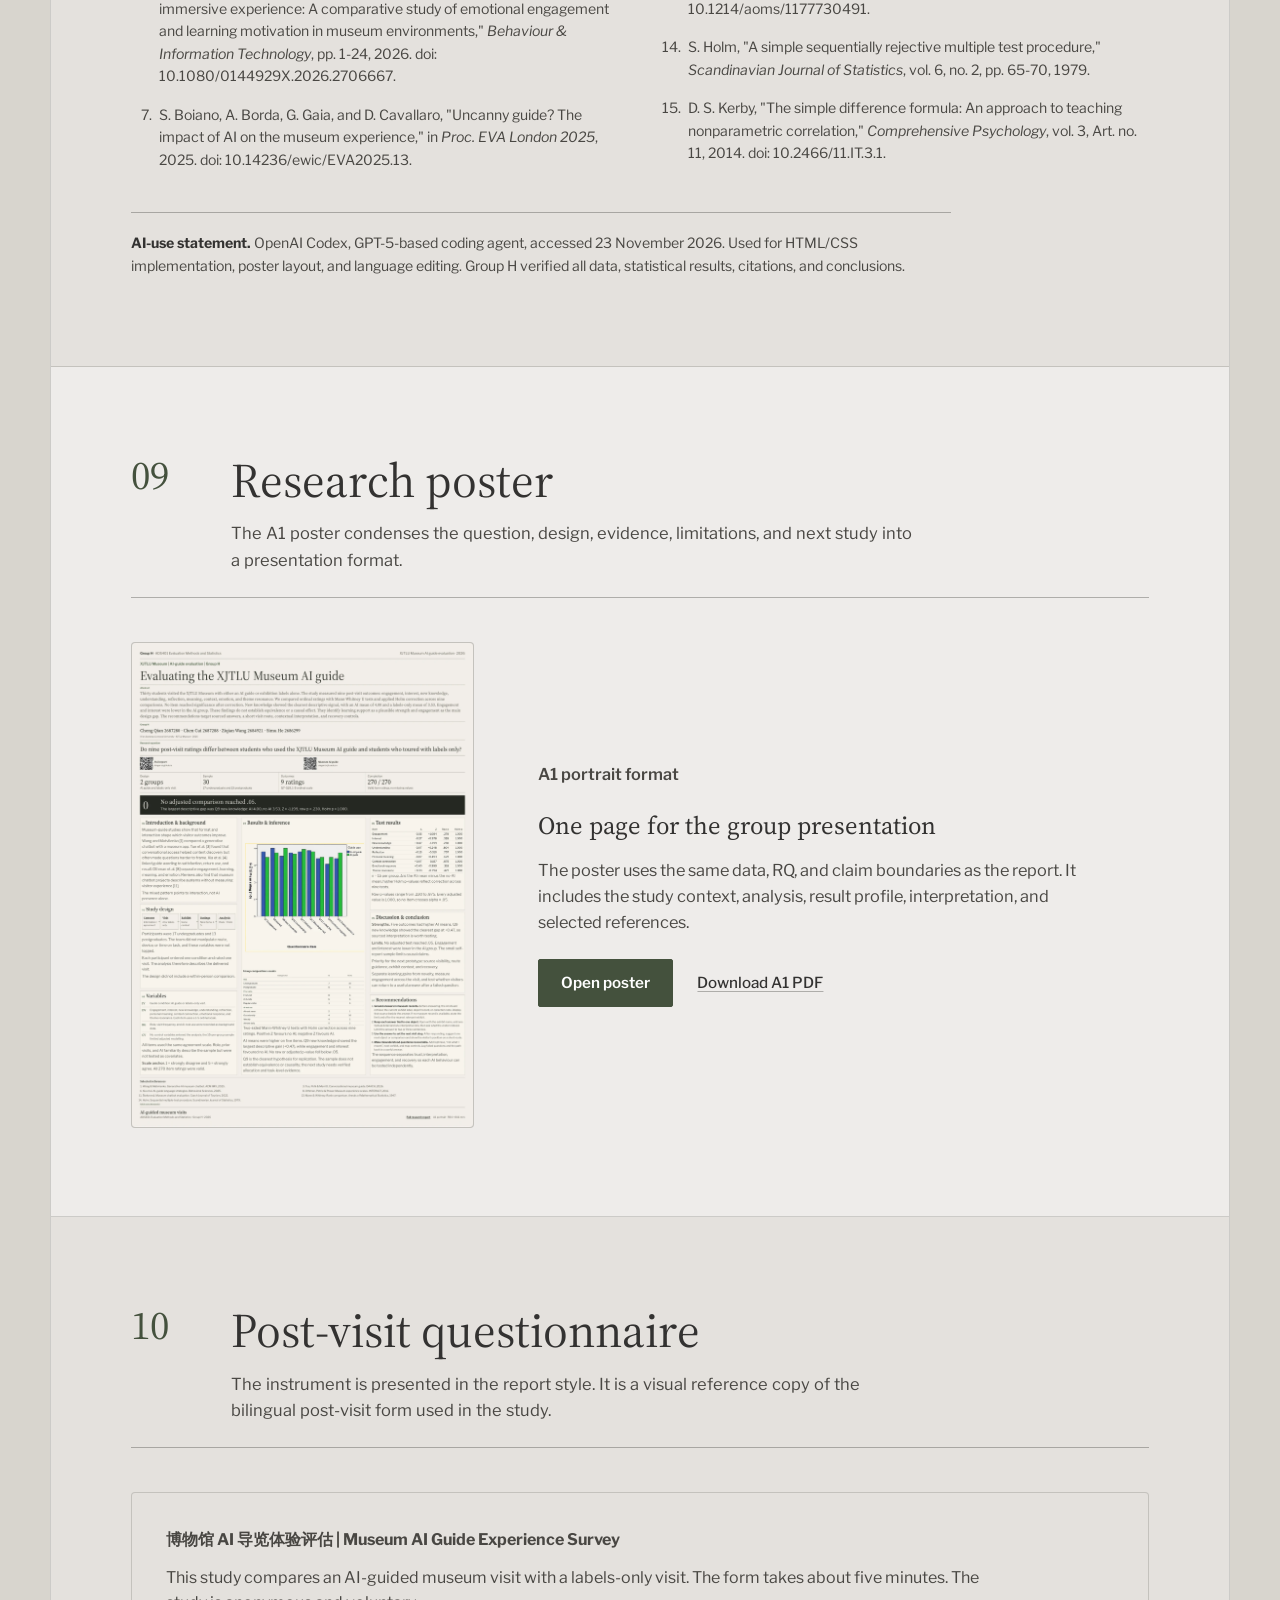
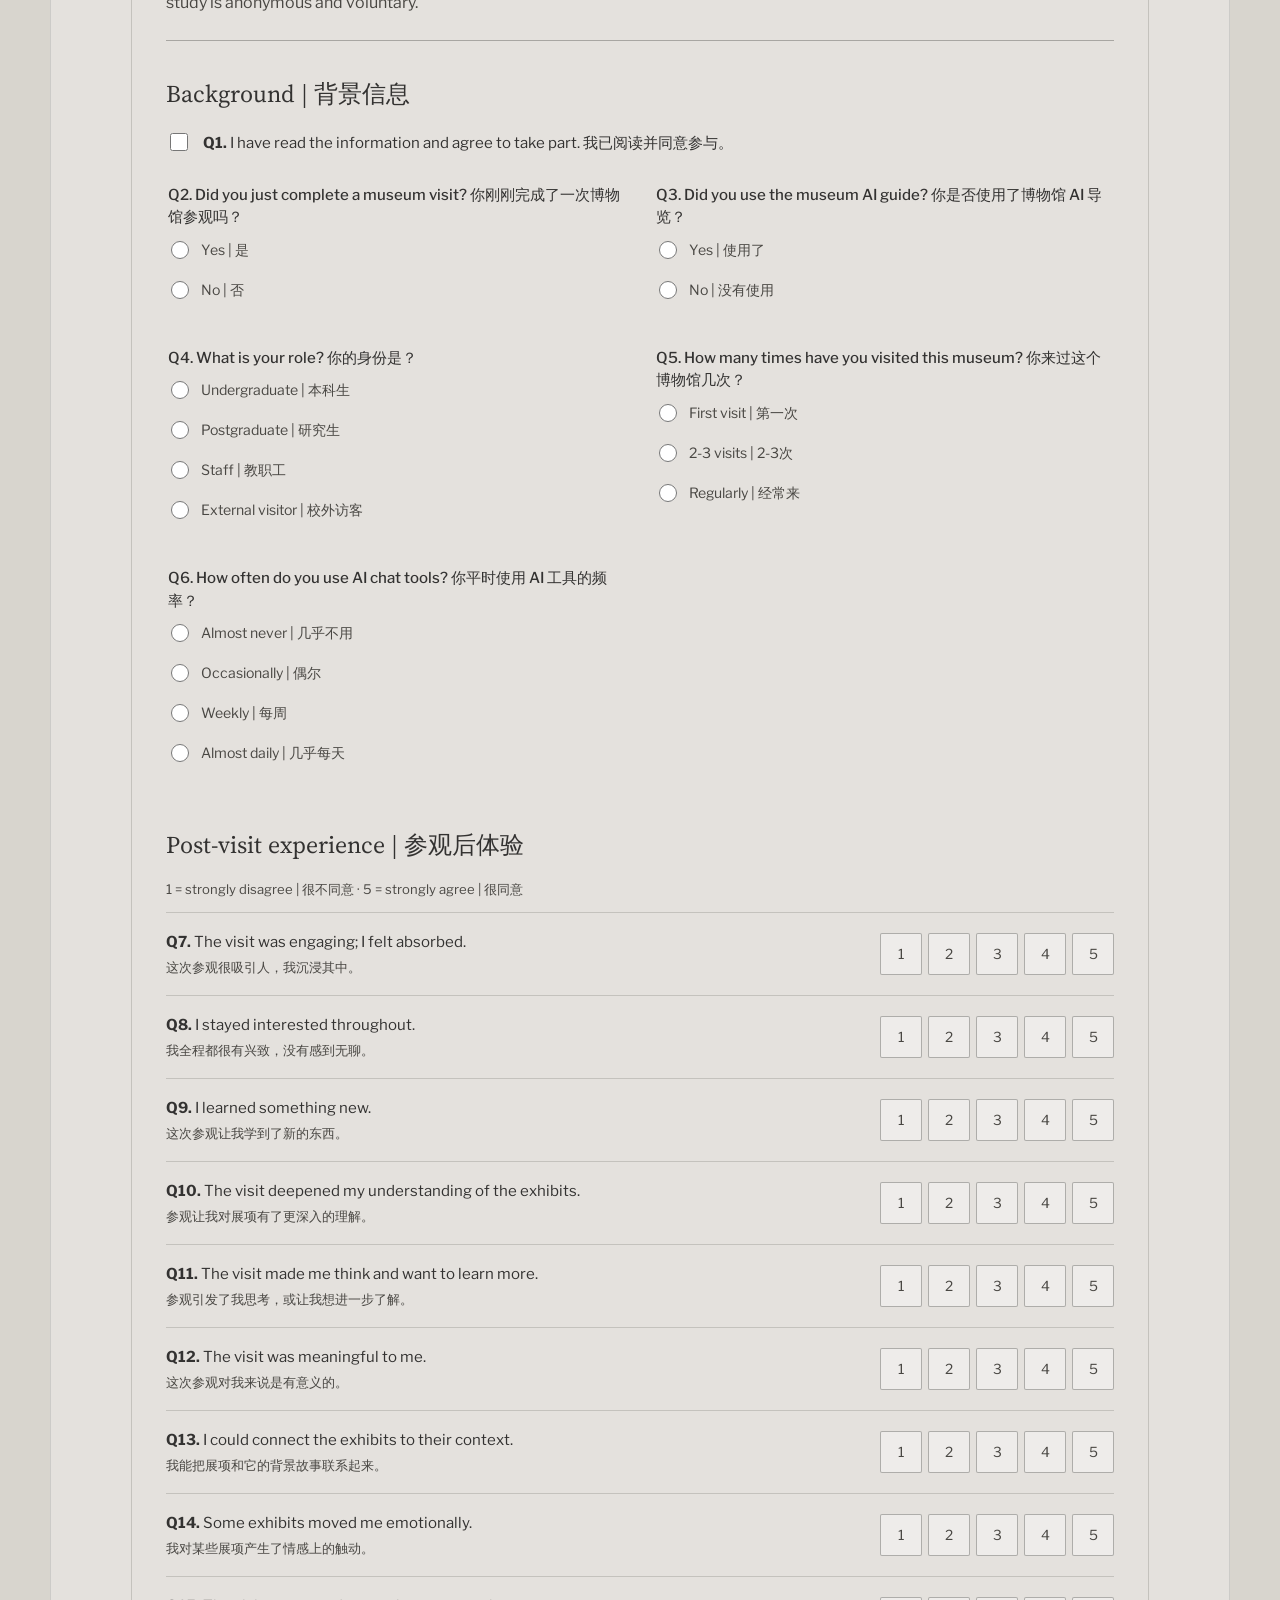
==== commit 56115e19: "Rework poster results and procedure visuals" ====
--- a/ADS401_GroupH_Report.html
+++ b/ADS401_GroupH_Report.html
@@ -767,7 +767,7 @@
 
           <div class="poster-layout">
             <a class="poster-preview" href="./poster.html" aria-label="Open the interactive research poster">
-              <img src="./assets/poster-preview.webp?v=sync3" width="1400" height="1983" loading="lazy" alt="Preview of the ADS401 Group H research poster" />
+              <img src="./assets/poster-preview.webp?v=sync5" width="1400" height="1983" loading="lazy" alt="Preview of the ADS401 Group H research poster" />
             </a>
             <div class="poster-copy">
               <p class="small-label">A1 portrait format</p>
@@ -779,7 +779,7 @@
               </p>
               <div class="poster-actions">
                 <a class="button" href="./poster.html">Open poster</a>
-                <a class="text-link" href="./ADS401_GroupH_Poster.pdf?v=sync3">Download A1 PDF</a>
+                <a class="text-link" href="./ADS401_GroupH_Poster.pdf?v=sync5">Download A1 PDF</a>
               </div>
             </div>
           </div>
@@ -921,7 +921,7 @@
               <a href="./ADS401_GroupH_Q7-Q15_results_01.csv">Result table</a>
               <a href="./ADS401_GroupH_questionnaire_analysis_01.sps">Analysis syntax</a>
               <a href="./ADS401_GroupH_Presentation3Slides.pdf">Presentation 3</a>
-              <a href="./ADS401_GroupH_Poster.pdf?v=sync3">A1 poster</a>
+              <a href="./ADS401_GroupH_Poster.pdf?v=sync5">A1 poster</a>
             </div>
           </div>
           <div class="footer-lead">
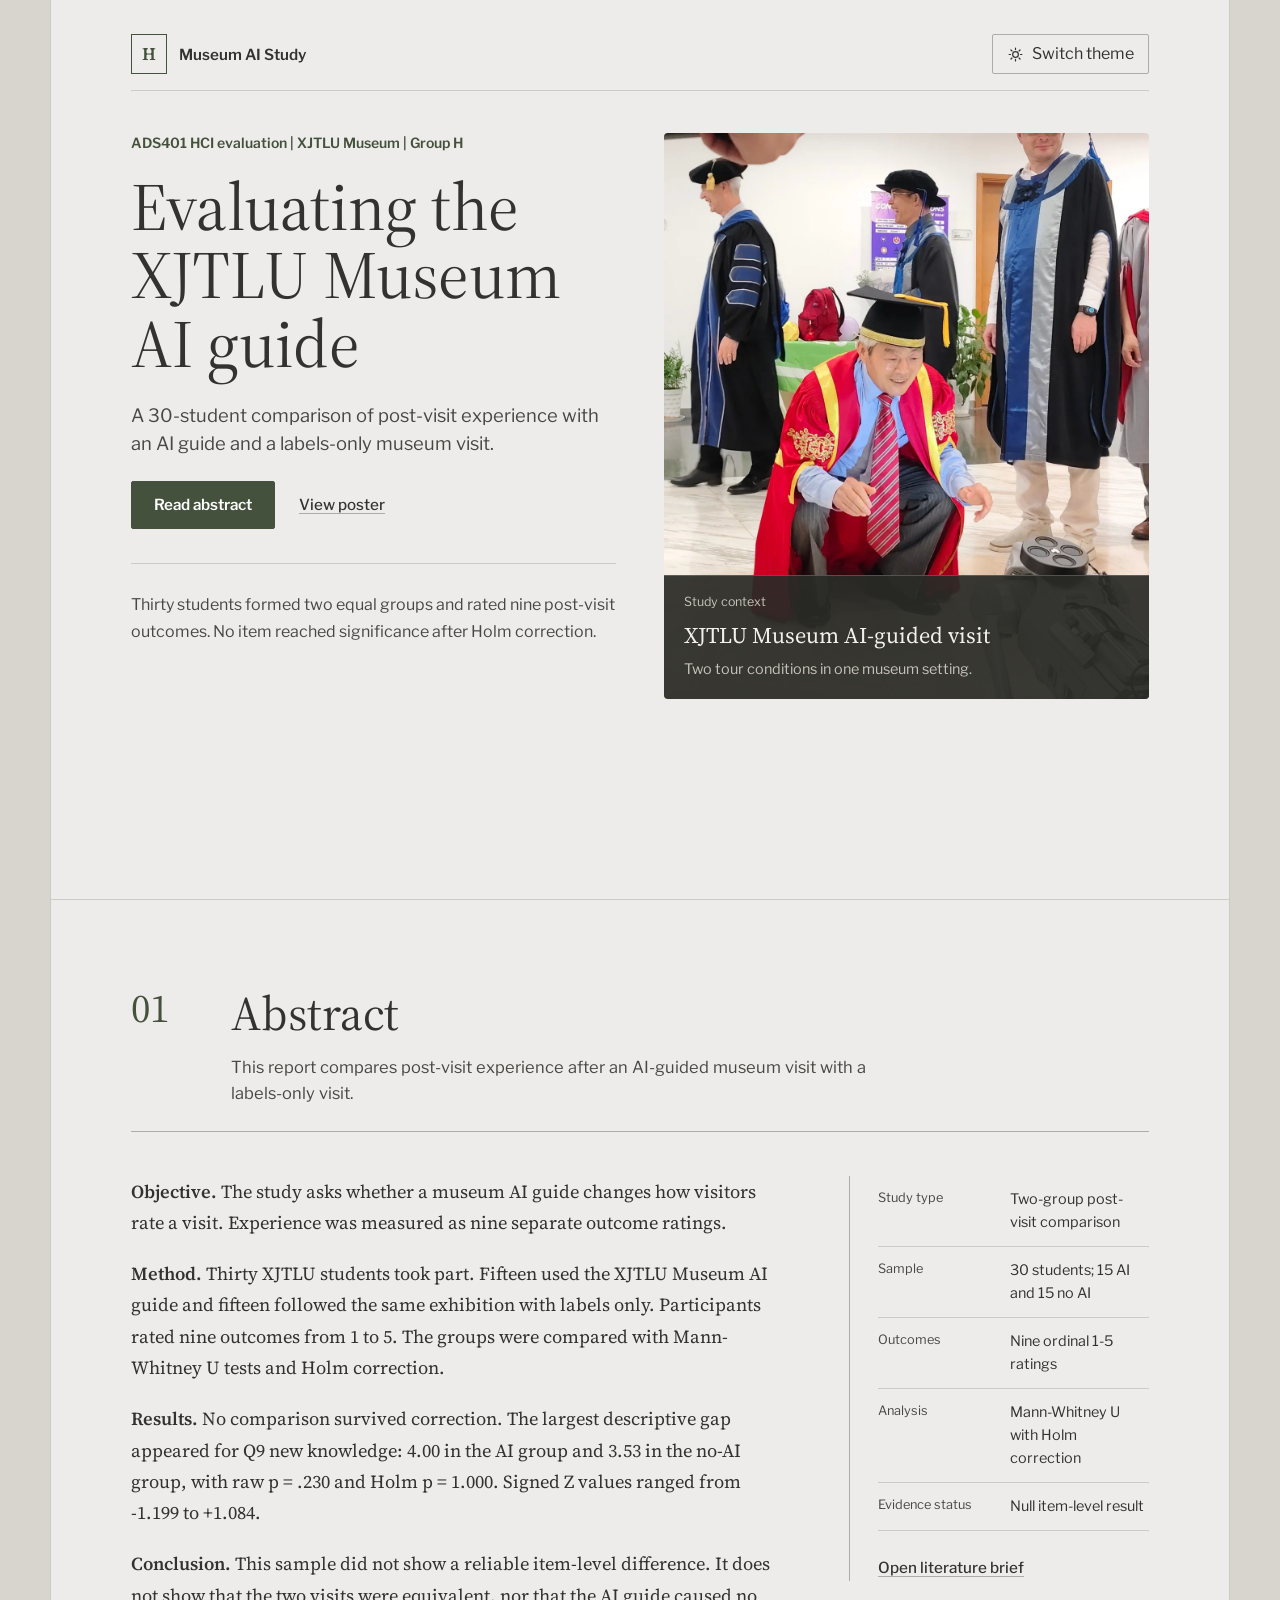
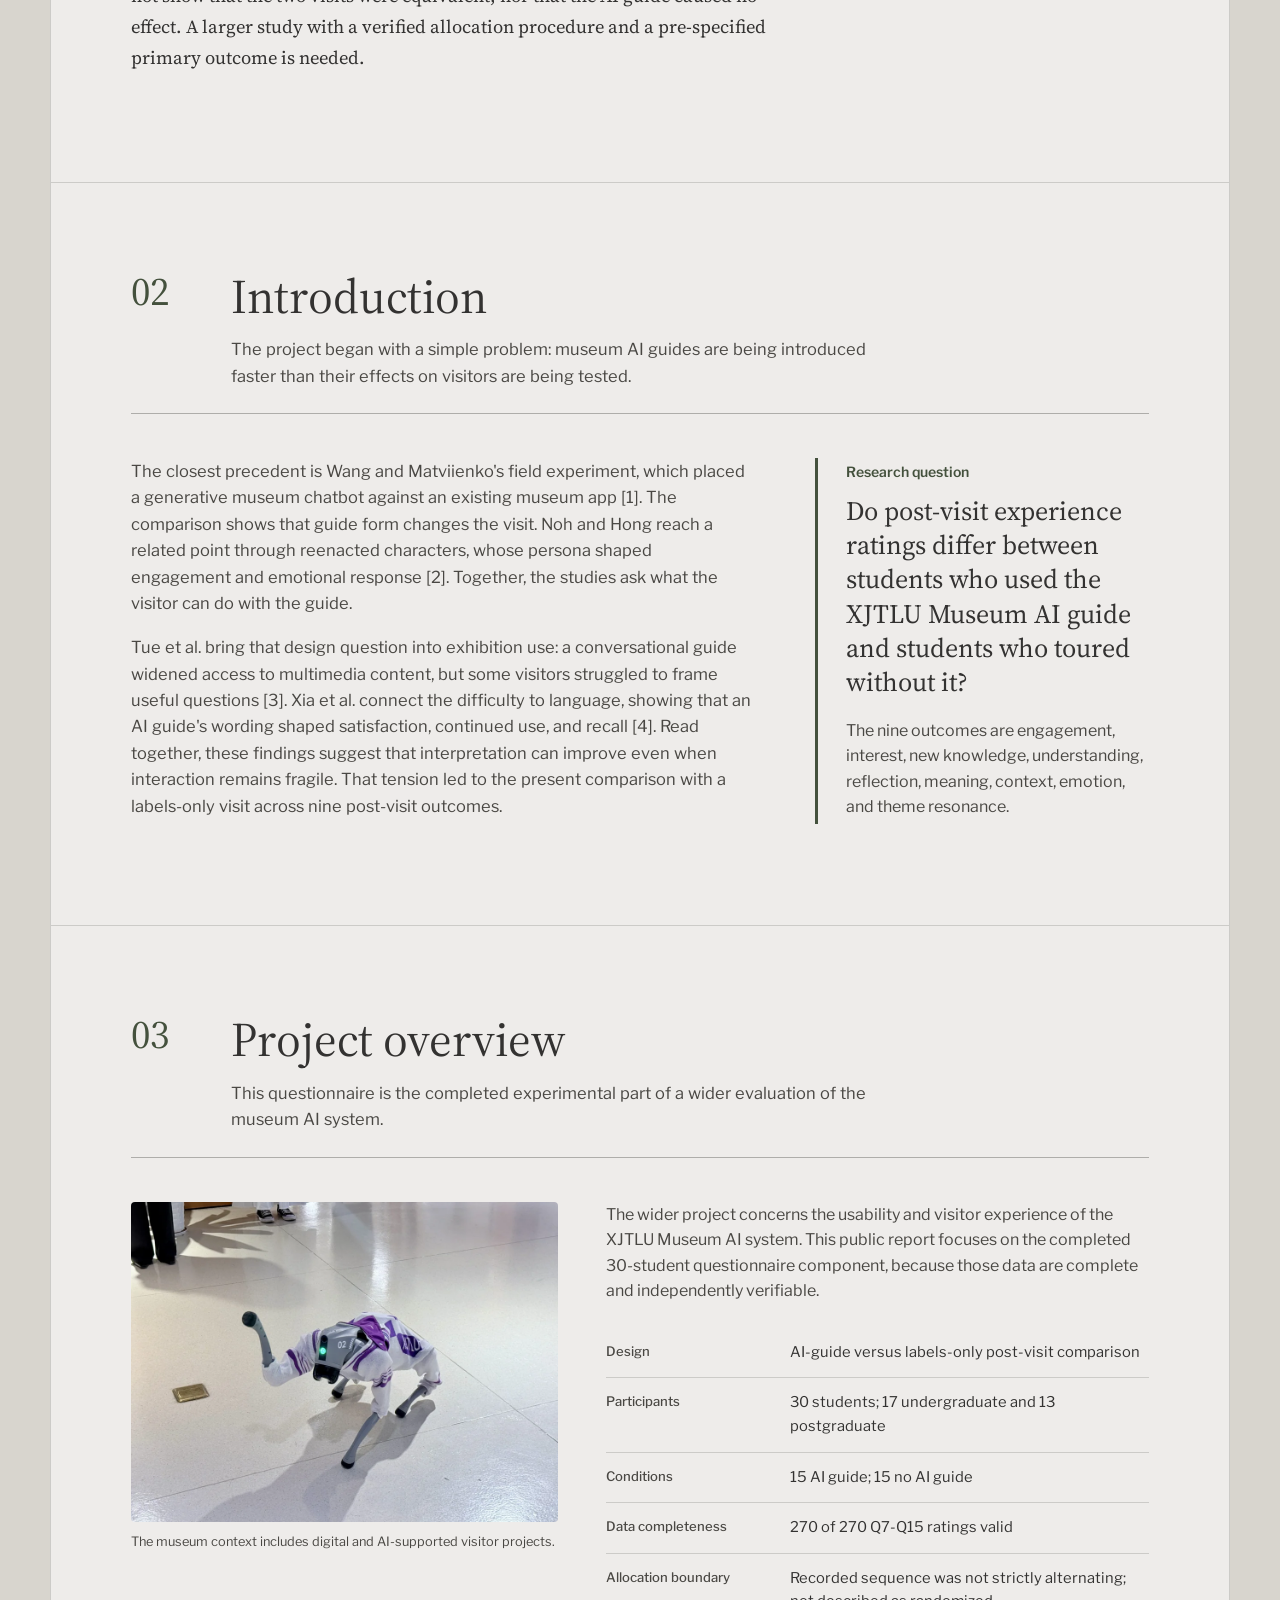
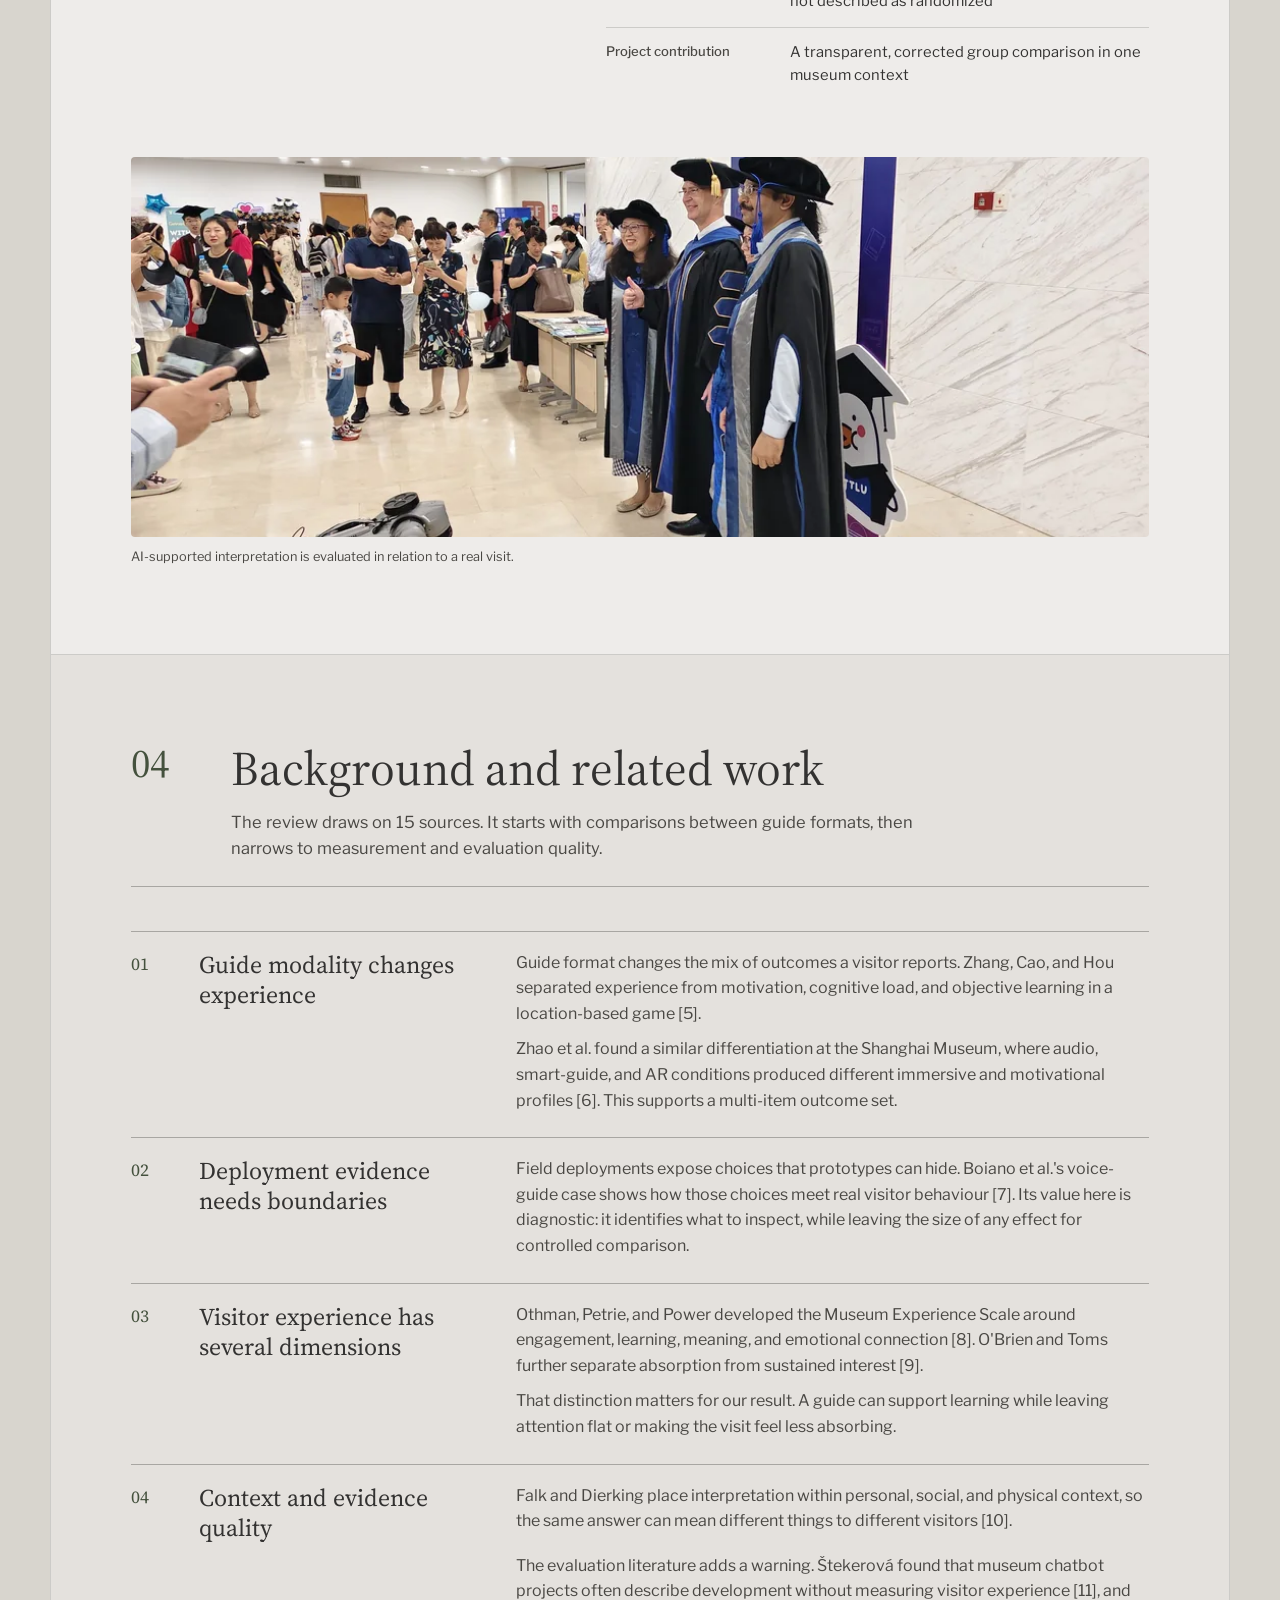
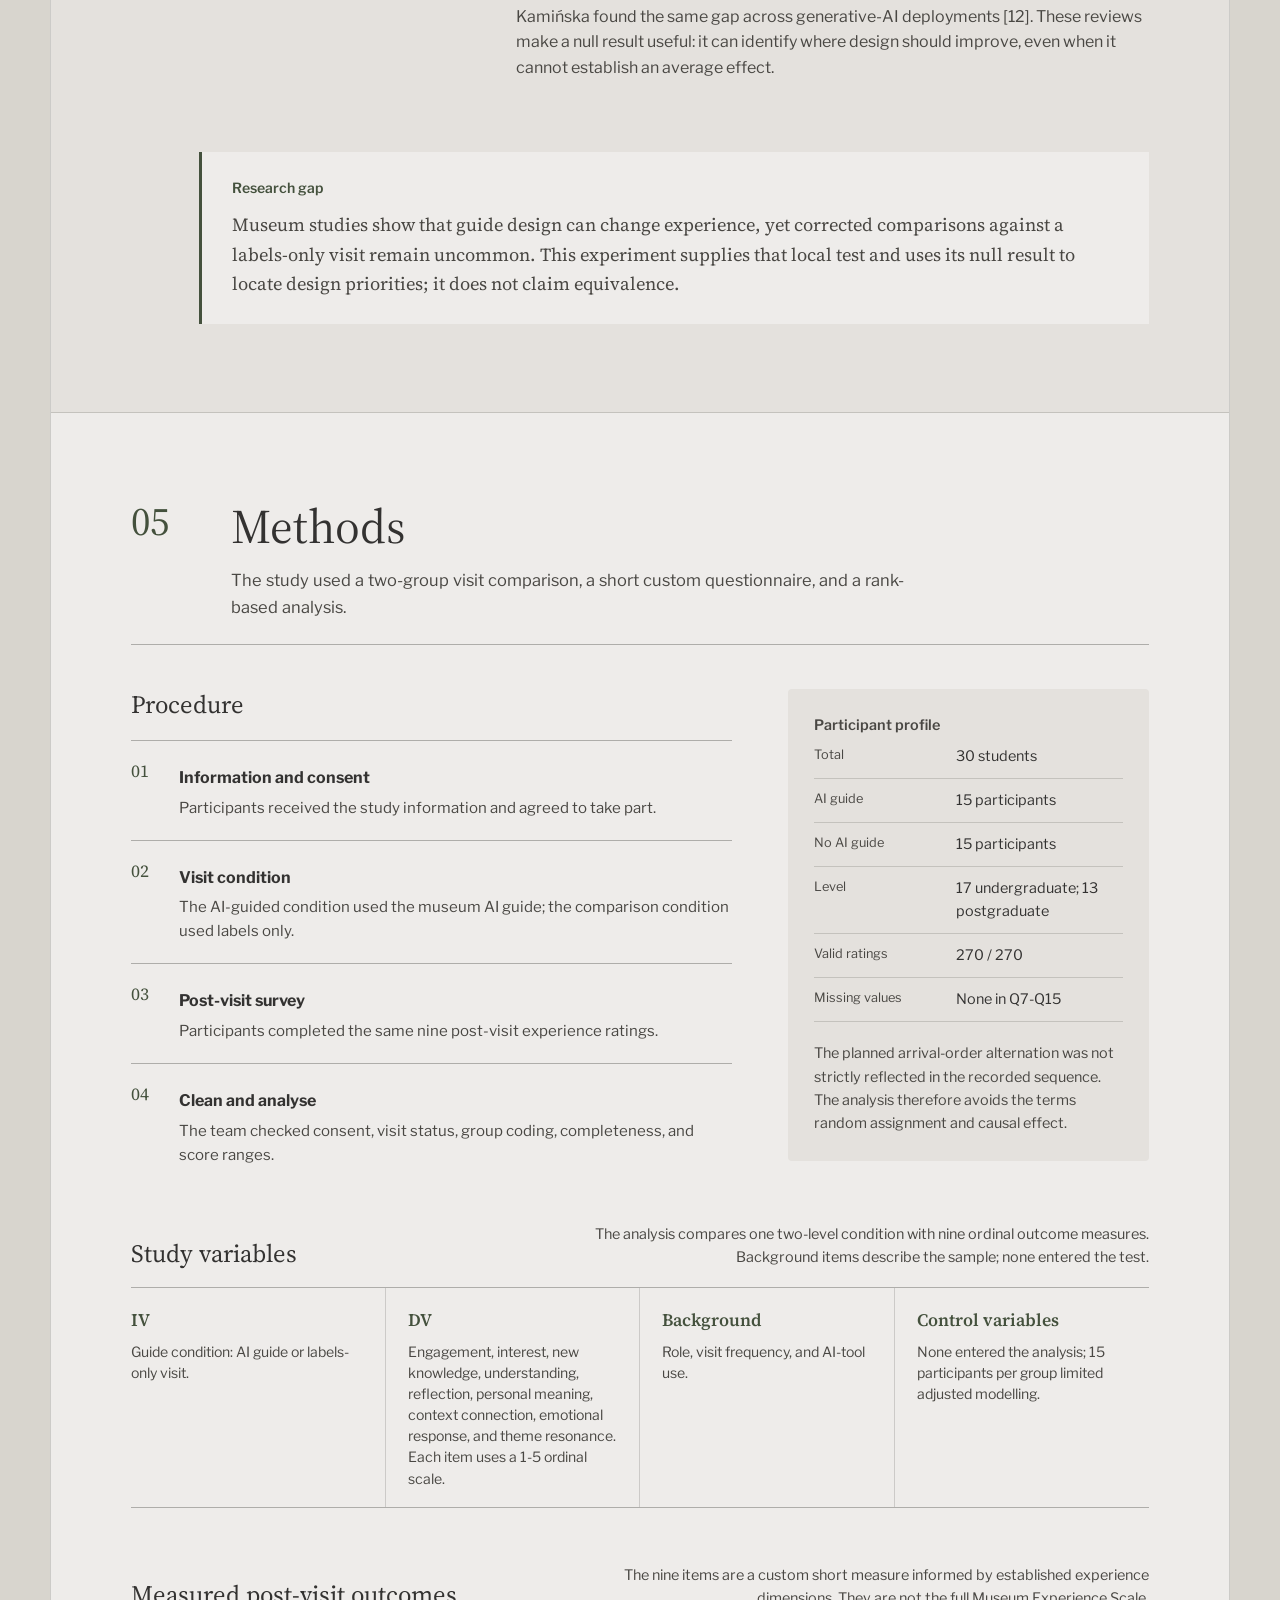
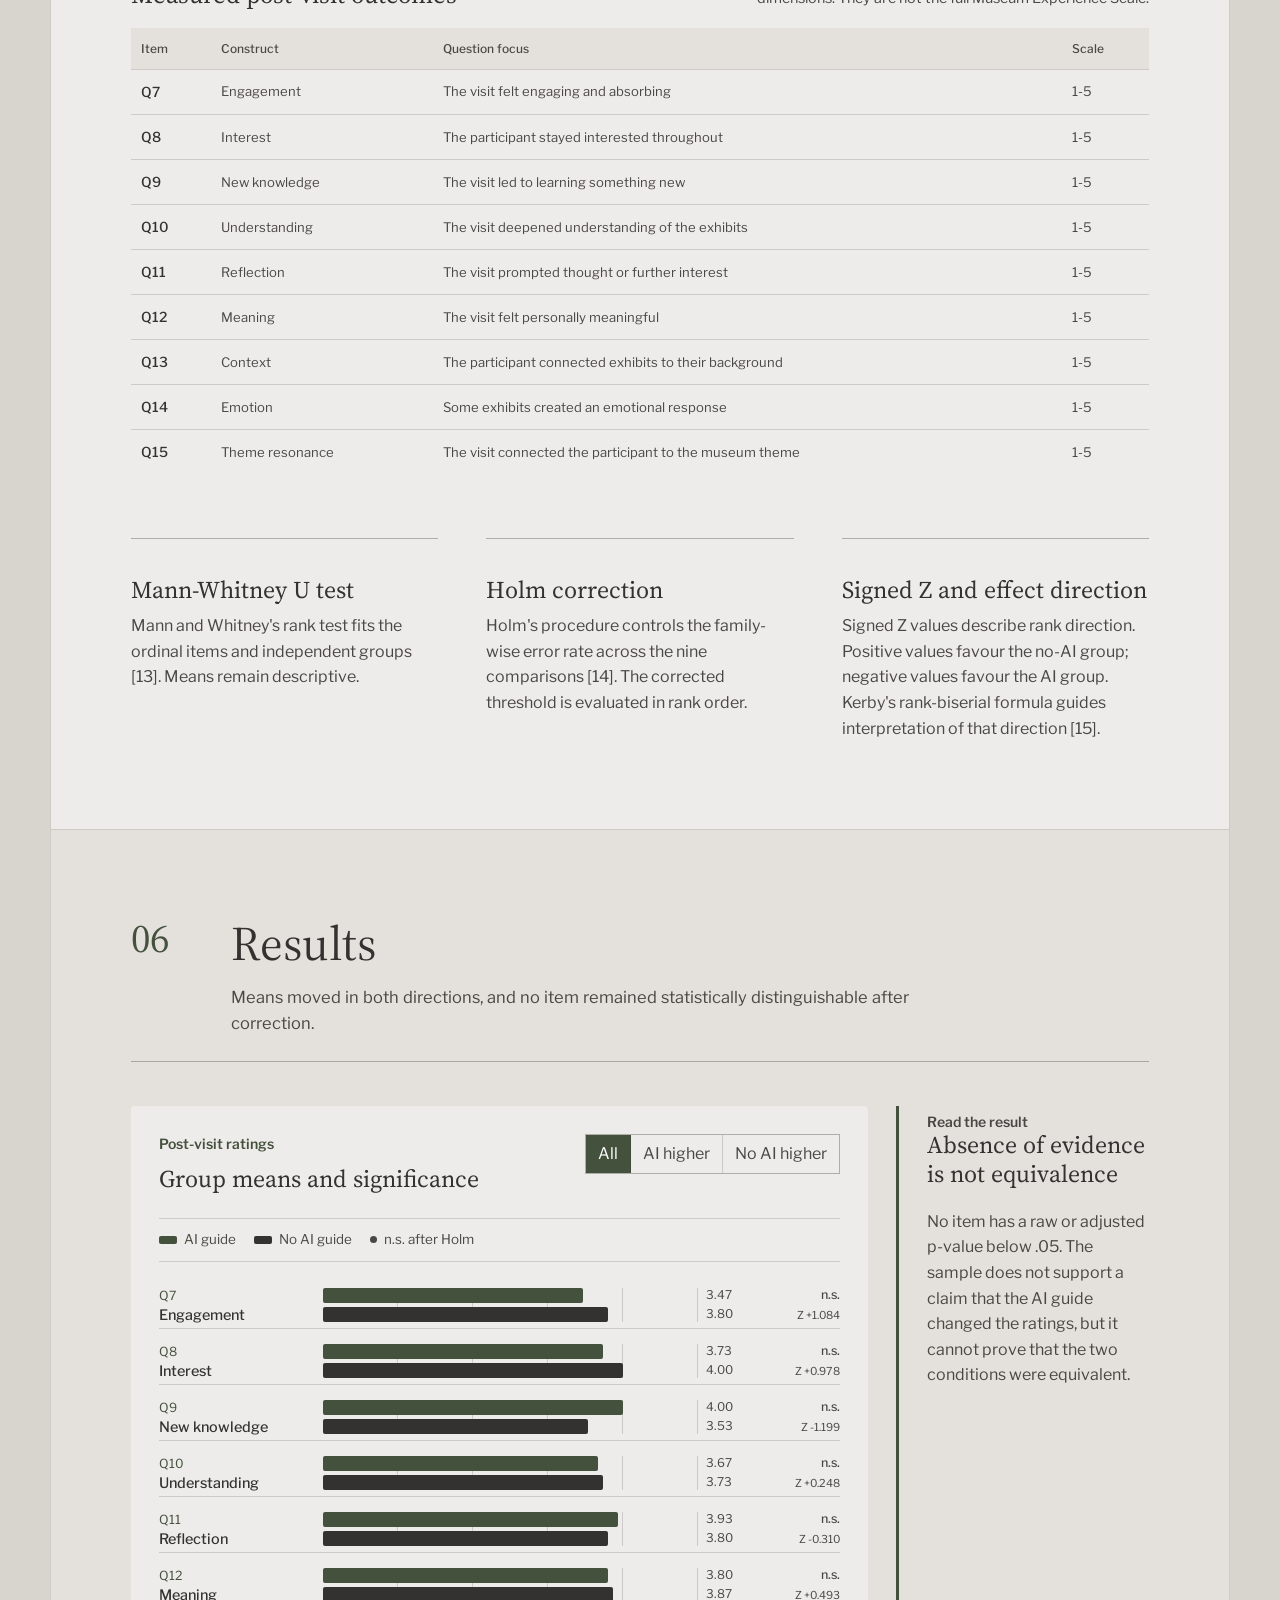
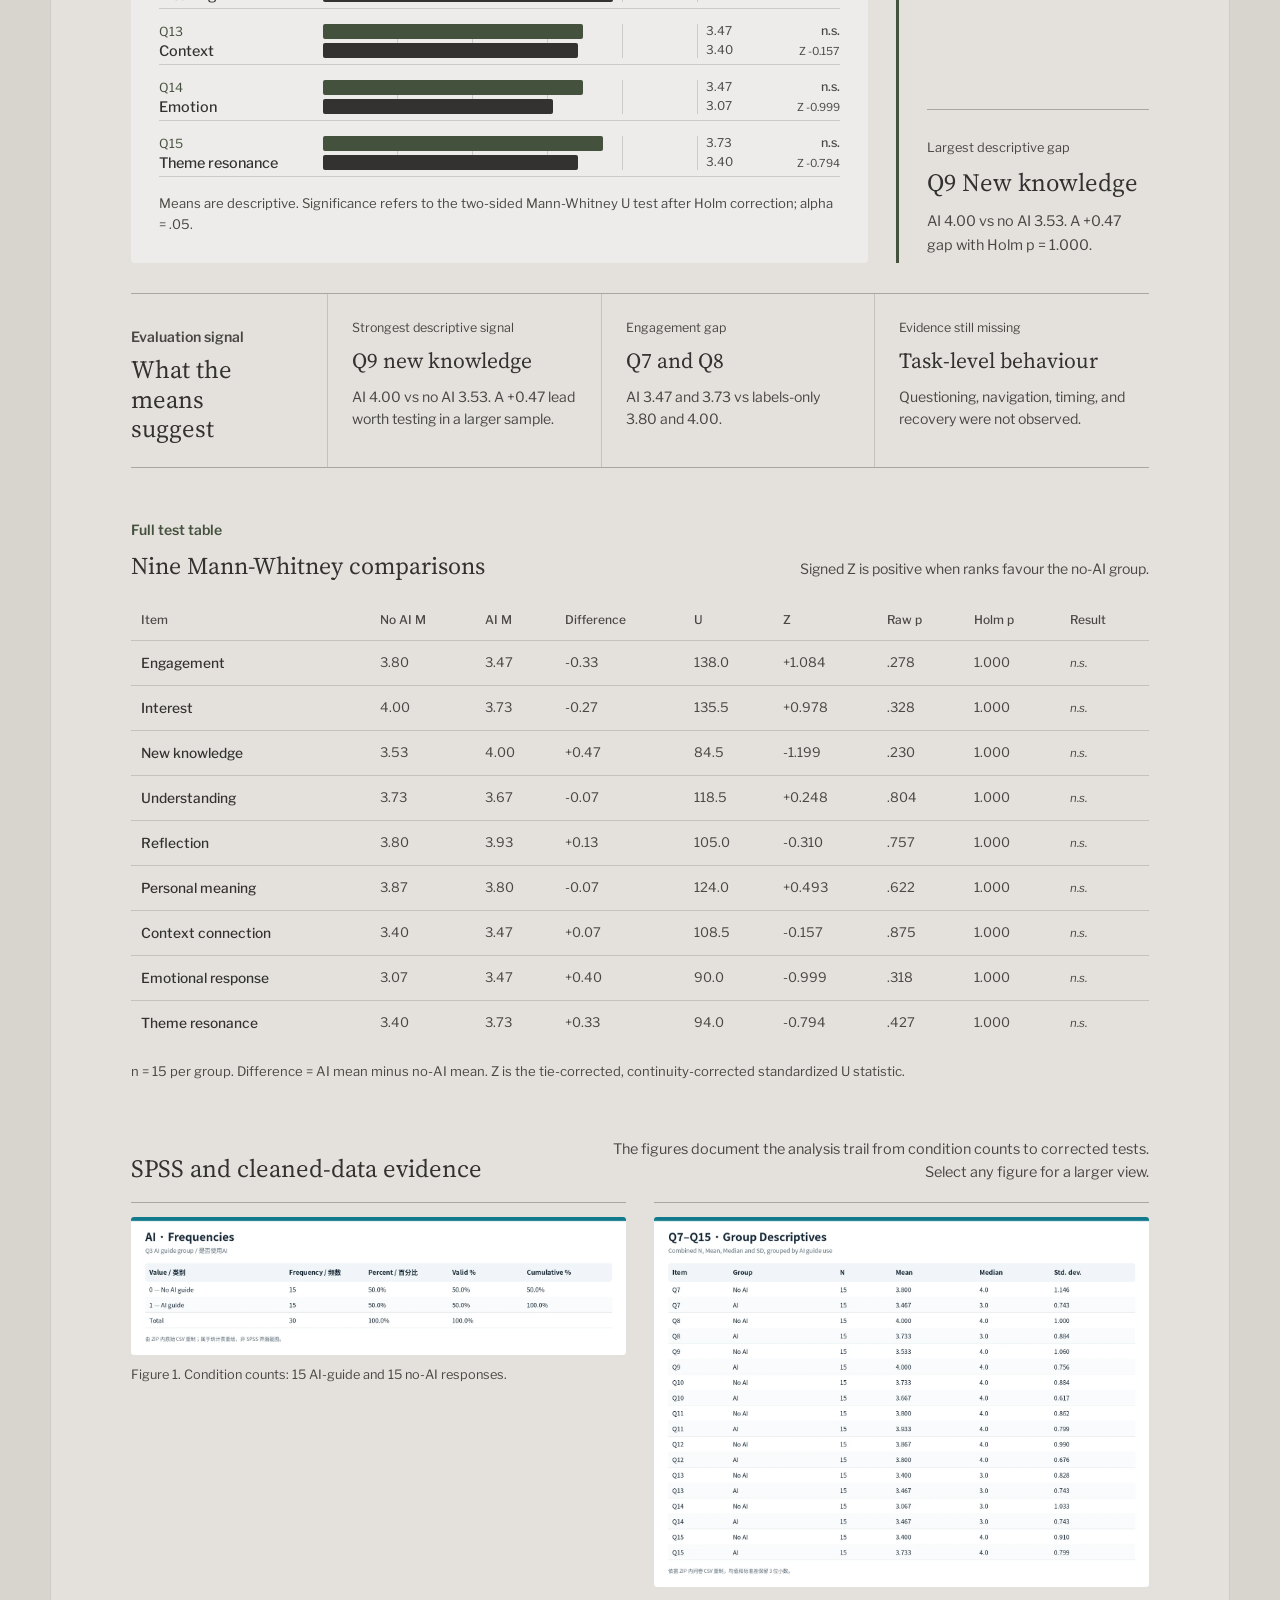
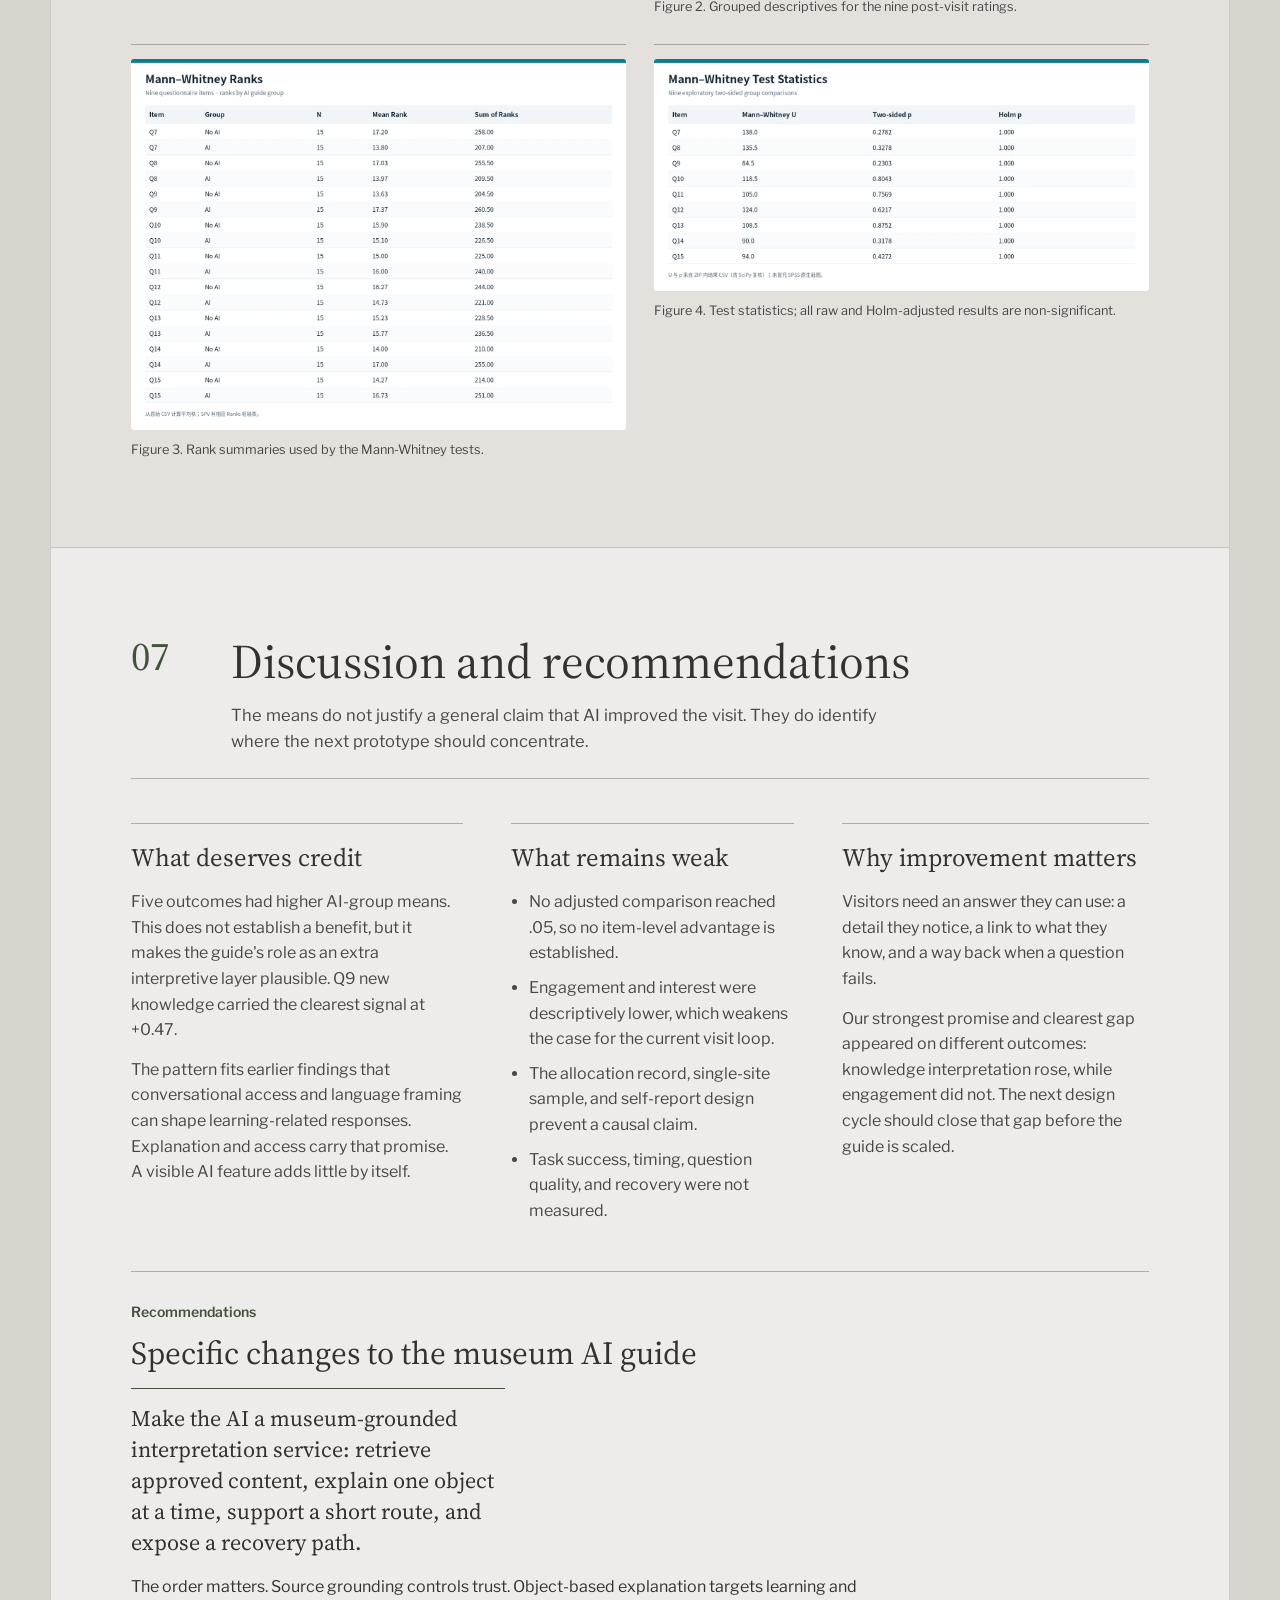
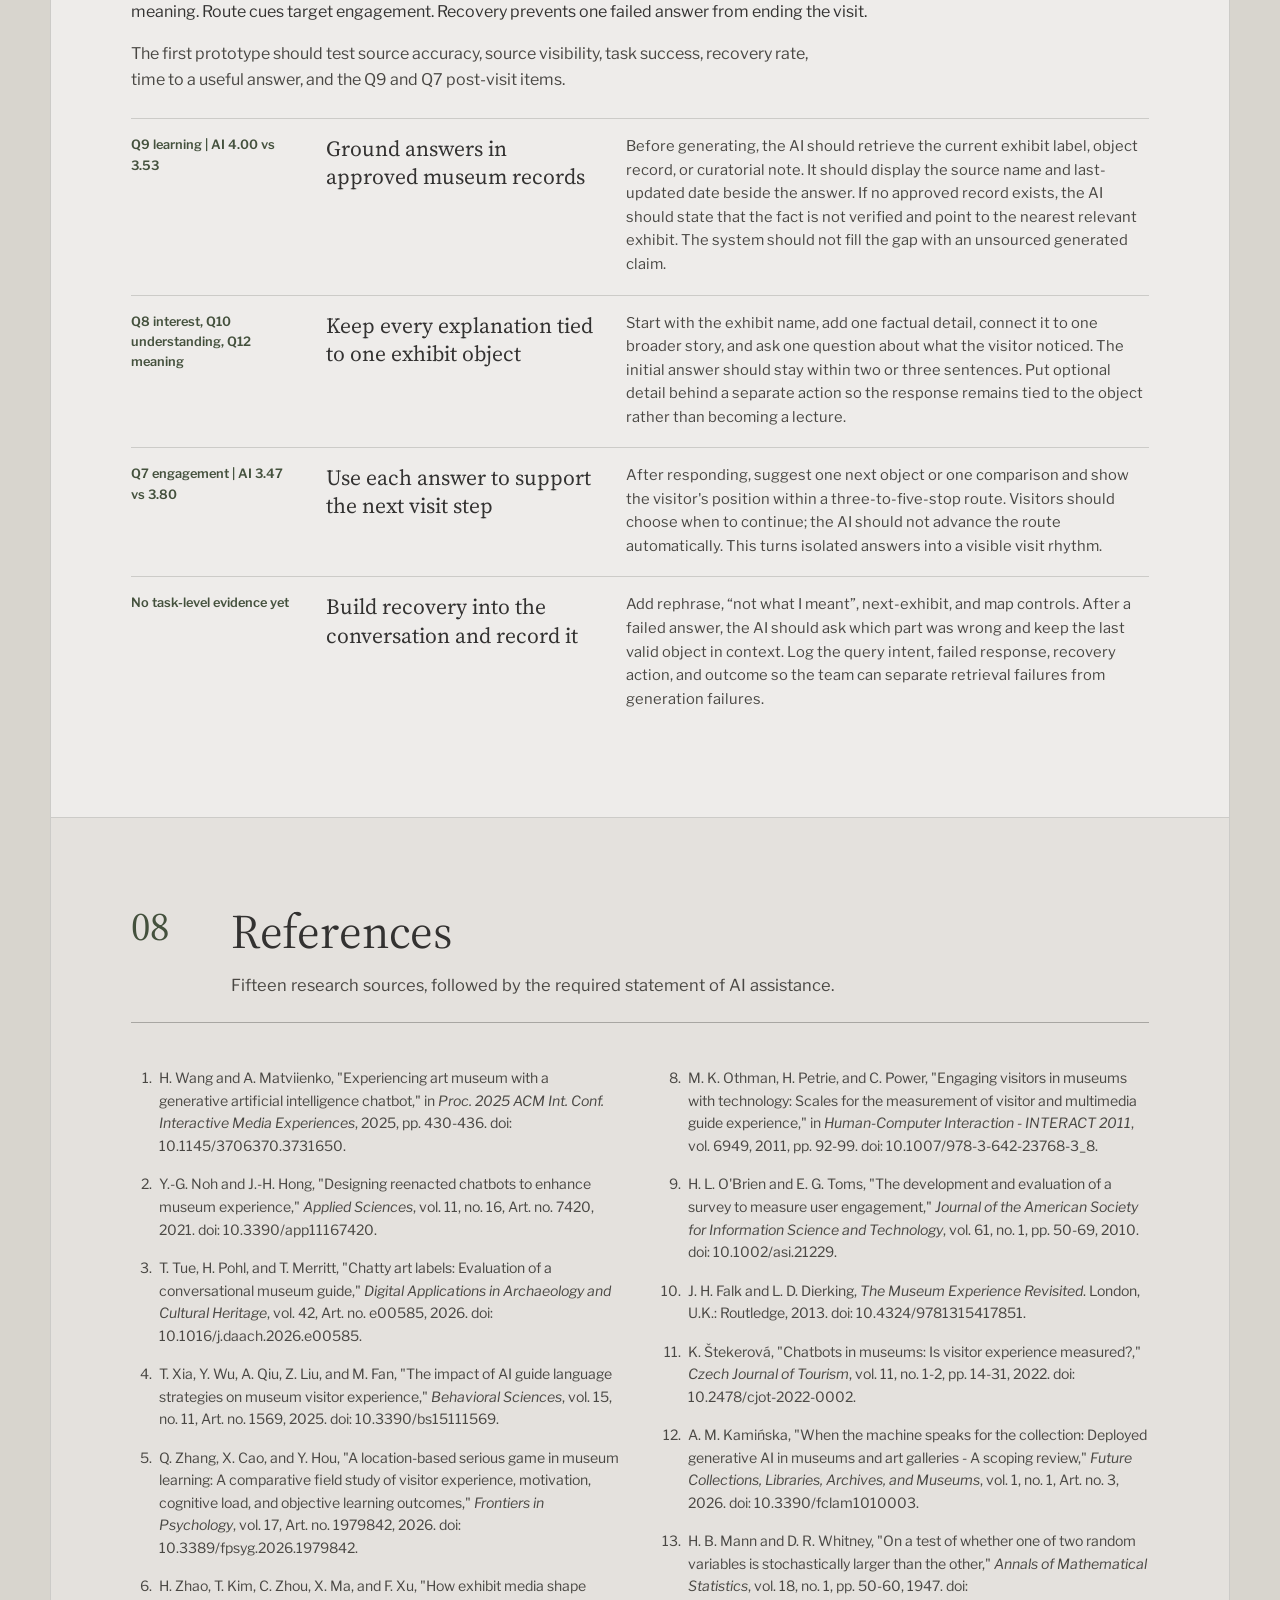
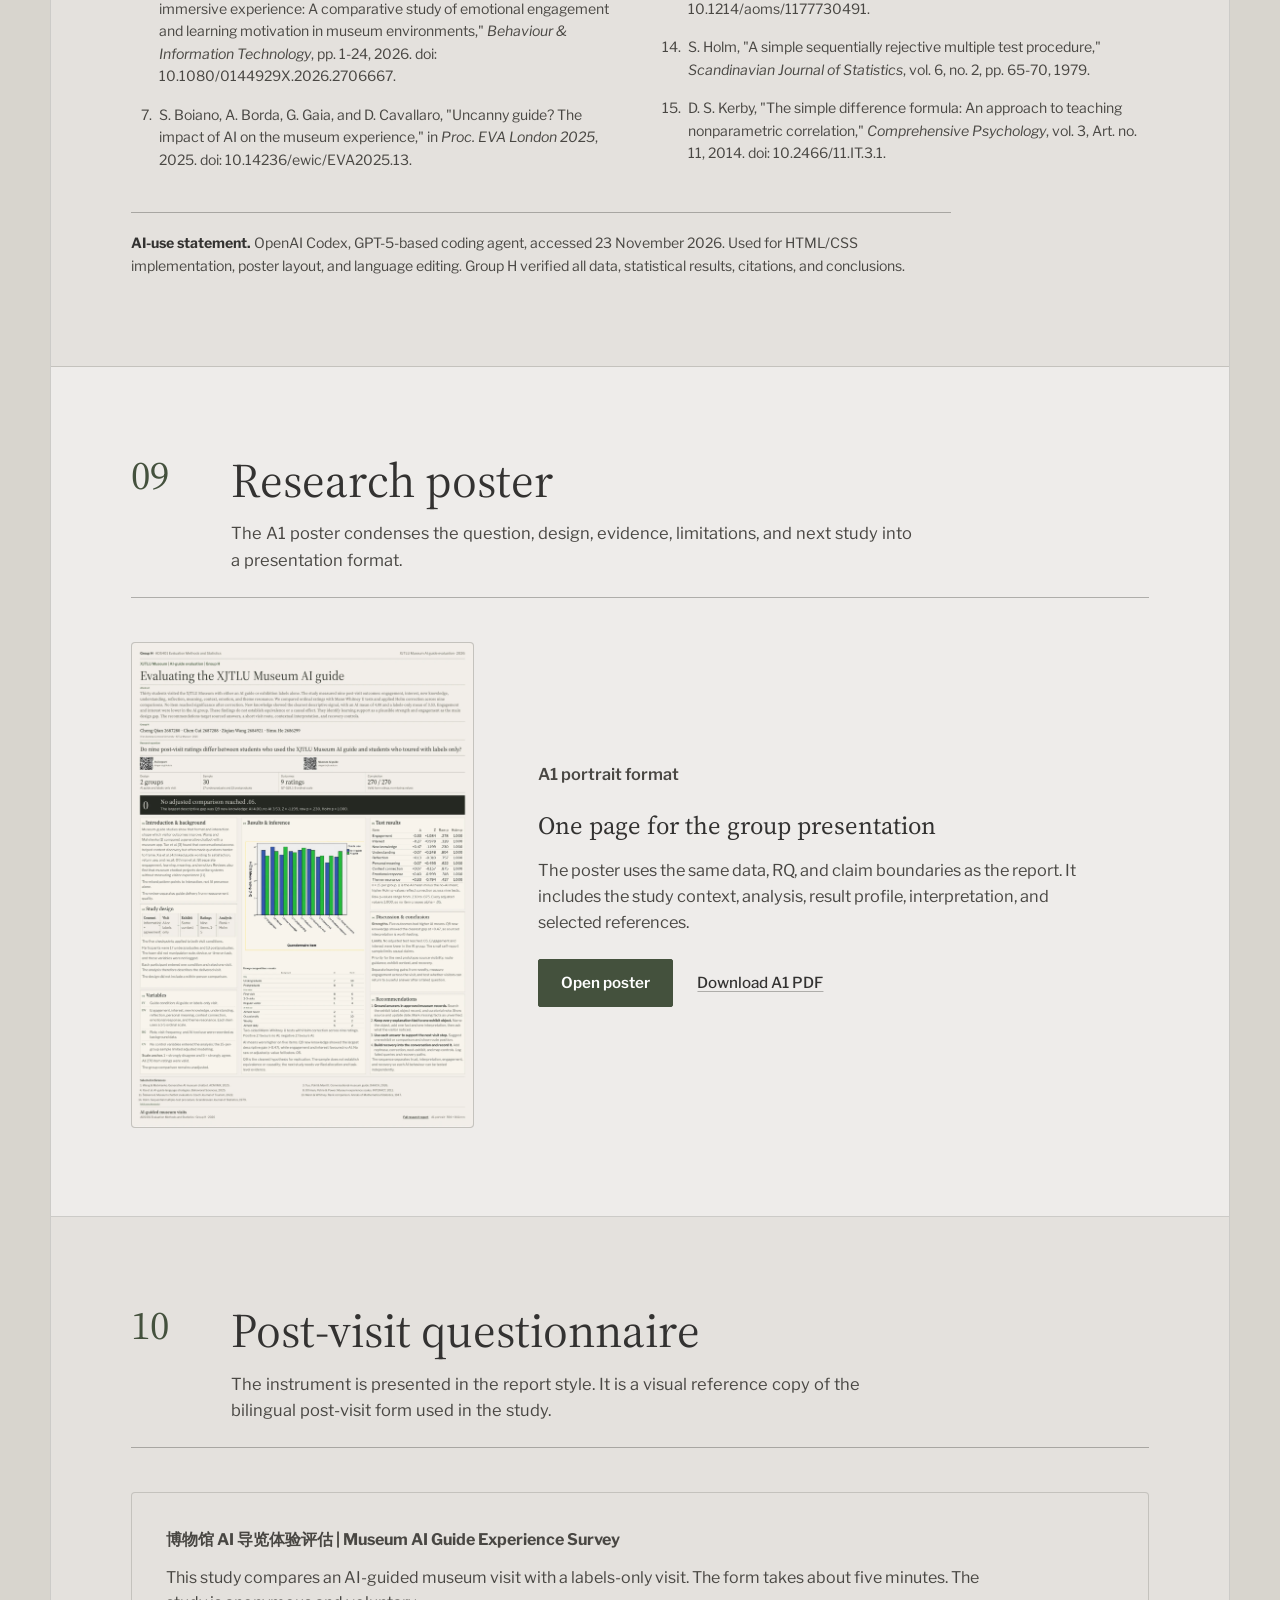
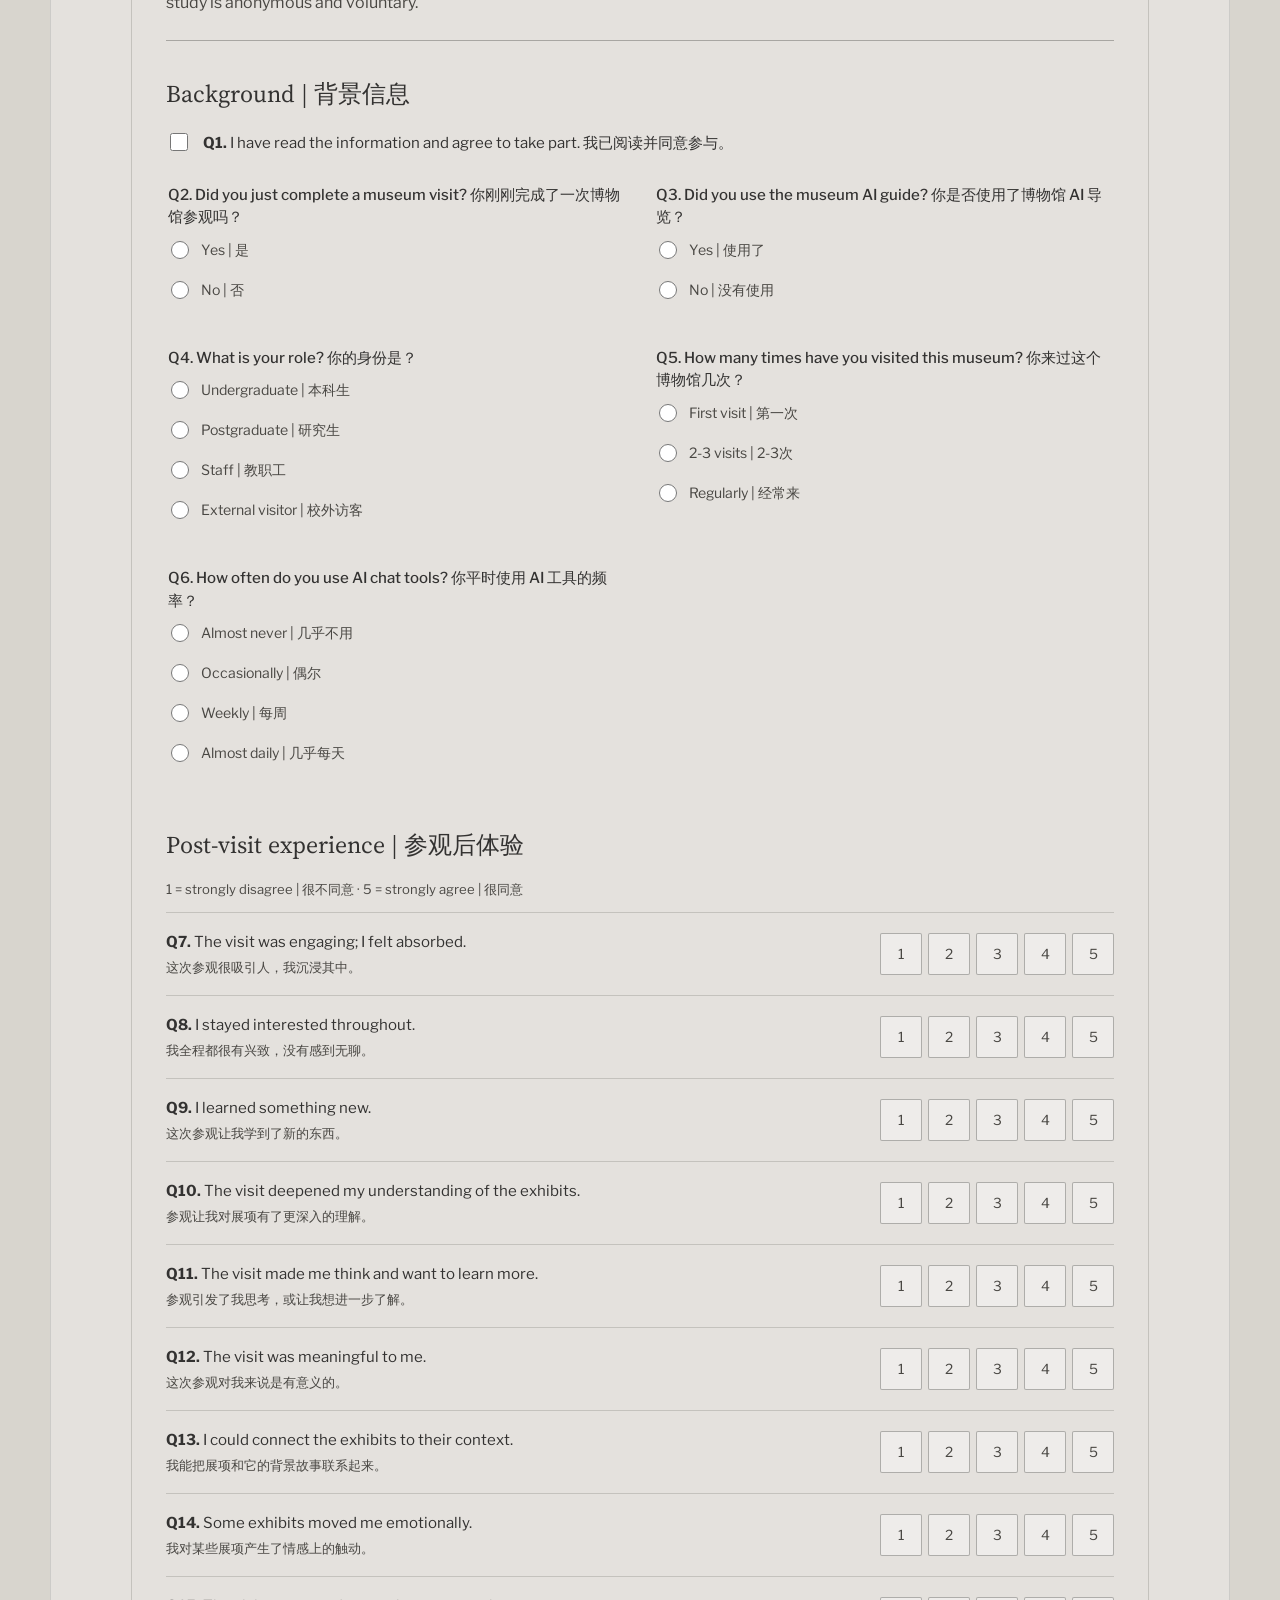
==== commit 681cb81b: "Align detailed web and poster recommendations" ====
--- a/ADS401_GroupH_Report.html
+++ b/ADS401_GroupH_Report.html
@@ -670,7 +670,7 @@
             <div class="recommendation-grid">
               <article>
                 <span>Q9 learning | AI 4.00 vs 3.53</span>
-                <h4>Ground every answer in an approved museum record</h4>
+                <h4>Ground answers in approved museum records</h4>
                 <p>
                   Before generating, the AI should retrieve the current exhibit label, object record,
                   or curatorial note. It should display the source name and last-updated date beside
@@ -767,7 +767,7 @@
 
           <div class="poster-layout">
             <a class="poster-preview" href="./poster.html" aria-label="Open the interactive research poster">
-              <img src="./assets/poster-preview.webp?v=sync5" width="1400" height="1983" loading="lazy" alt="Preview of the ADS401 Group H research poster" />
+              <img src="./assets/poster-preview.webp?v=sync6" width="1400" height="1983" loading="lazy" alt="Preview of the ADS401 Group H research poster" />
             </a>
             <div class="poster-copy">
               <p class="small-label">A1 portrait format</p>
@@ -779,7 +779,7 @@
               </p>
               <div class="poster-actions">
                 <a class="button" href="./poster.html">Open poster</a>
-                <a class="text-link" href="./ADS401_GroupH_Poster.pdf?v=sync5">Download A1 PDF</a>
+                <a class="text-link" href="./ADS401_GroupH_Poster.pdf?v=sync6">Download A1 PDF</a>
               </div>
             </div>
           </div>
@@ -921,7 +921,7 @@
               <a href="./ADS401_GroupH_Q7-Q15_results_01.csv">Result table</a>
               <a href="./ADS401_GroupH_questionnaire_analysis_01.sps">Analysis syntax</a>
               <a href="./ADS401_GroupH_Presentation3Slides.pdf">Presentation 3</a>
-              <a href="./ADS401_GroupH_Poster.pdf?v=sync5">A1 poster</a>
+              <a href="./ADS401_GroupH_Poster.pdf?v=sync6">A1 poster</a>
             </div>
           </div>
           <div class="footer-lead">
